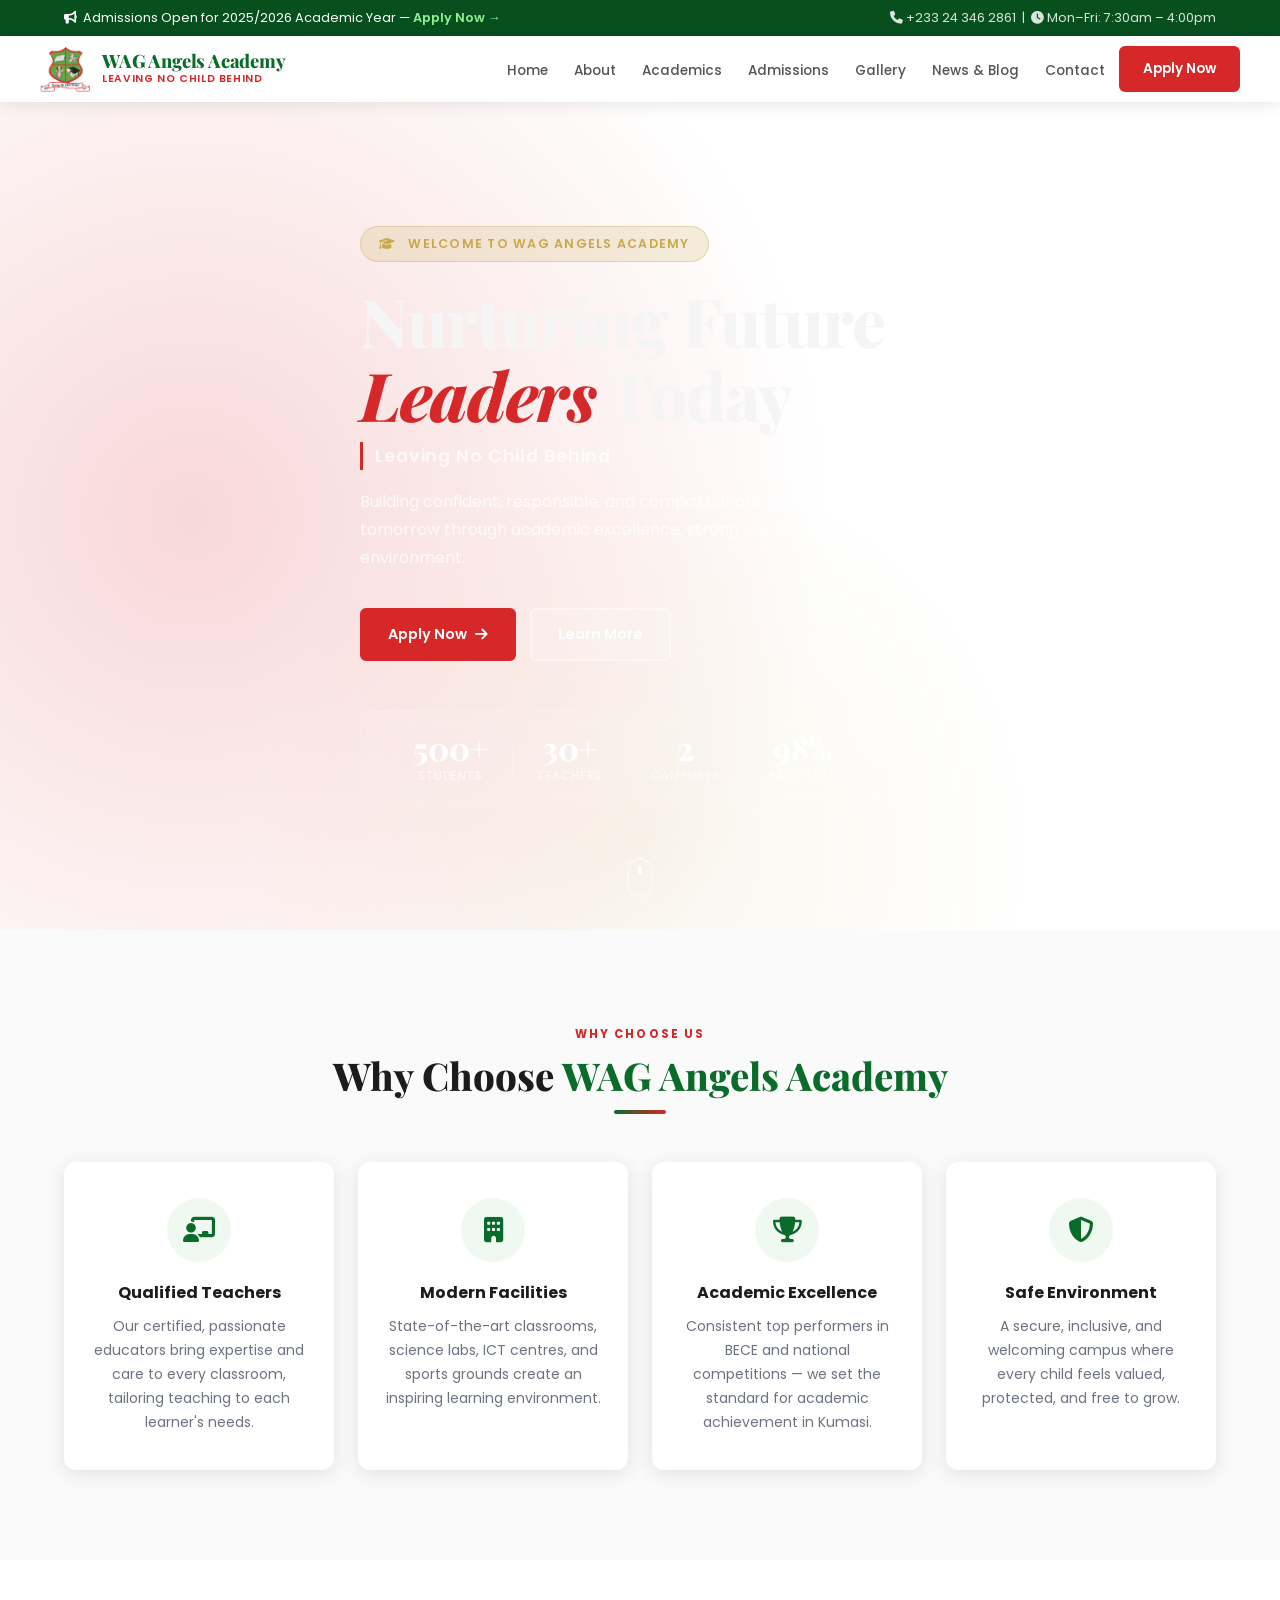
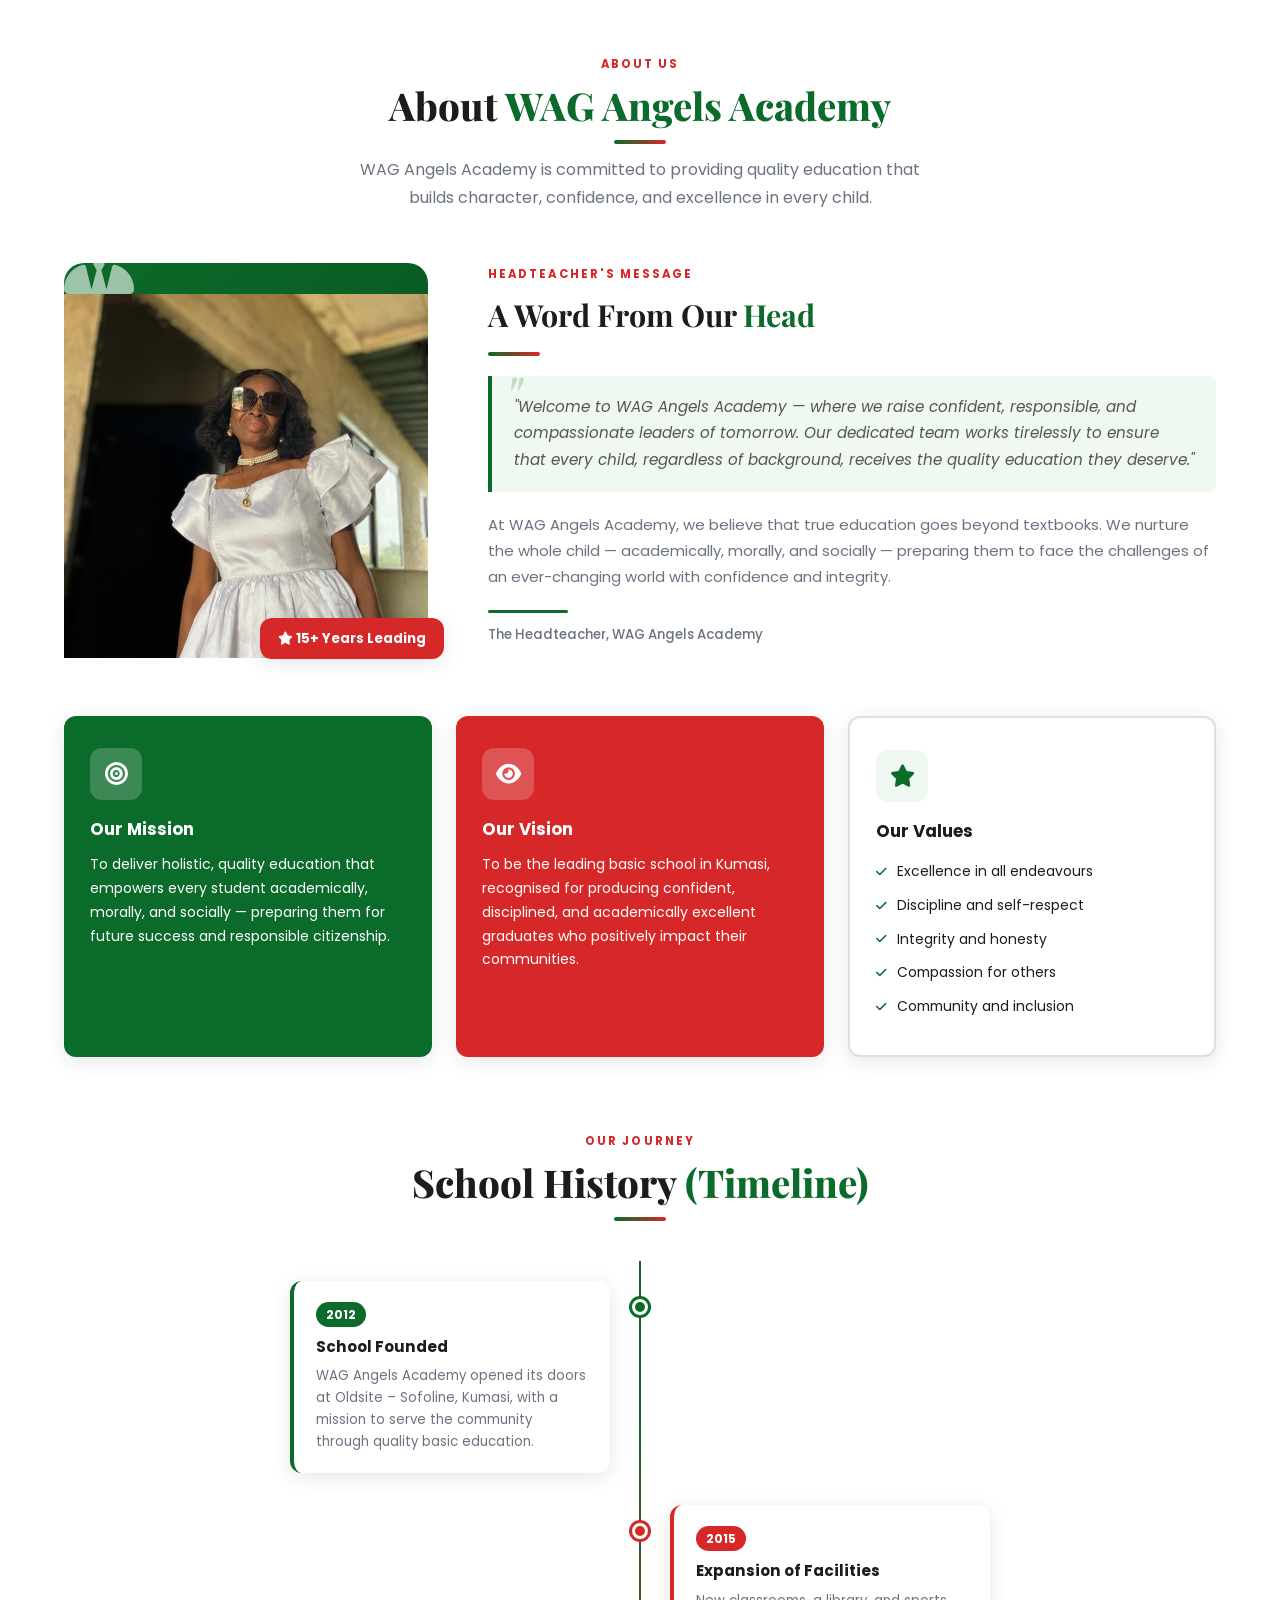
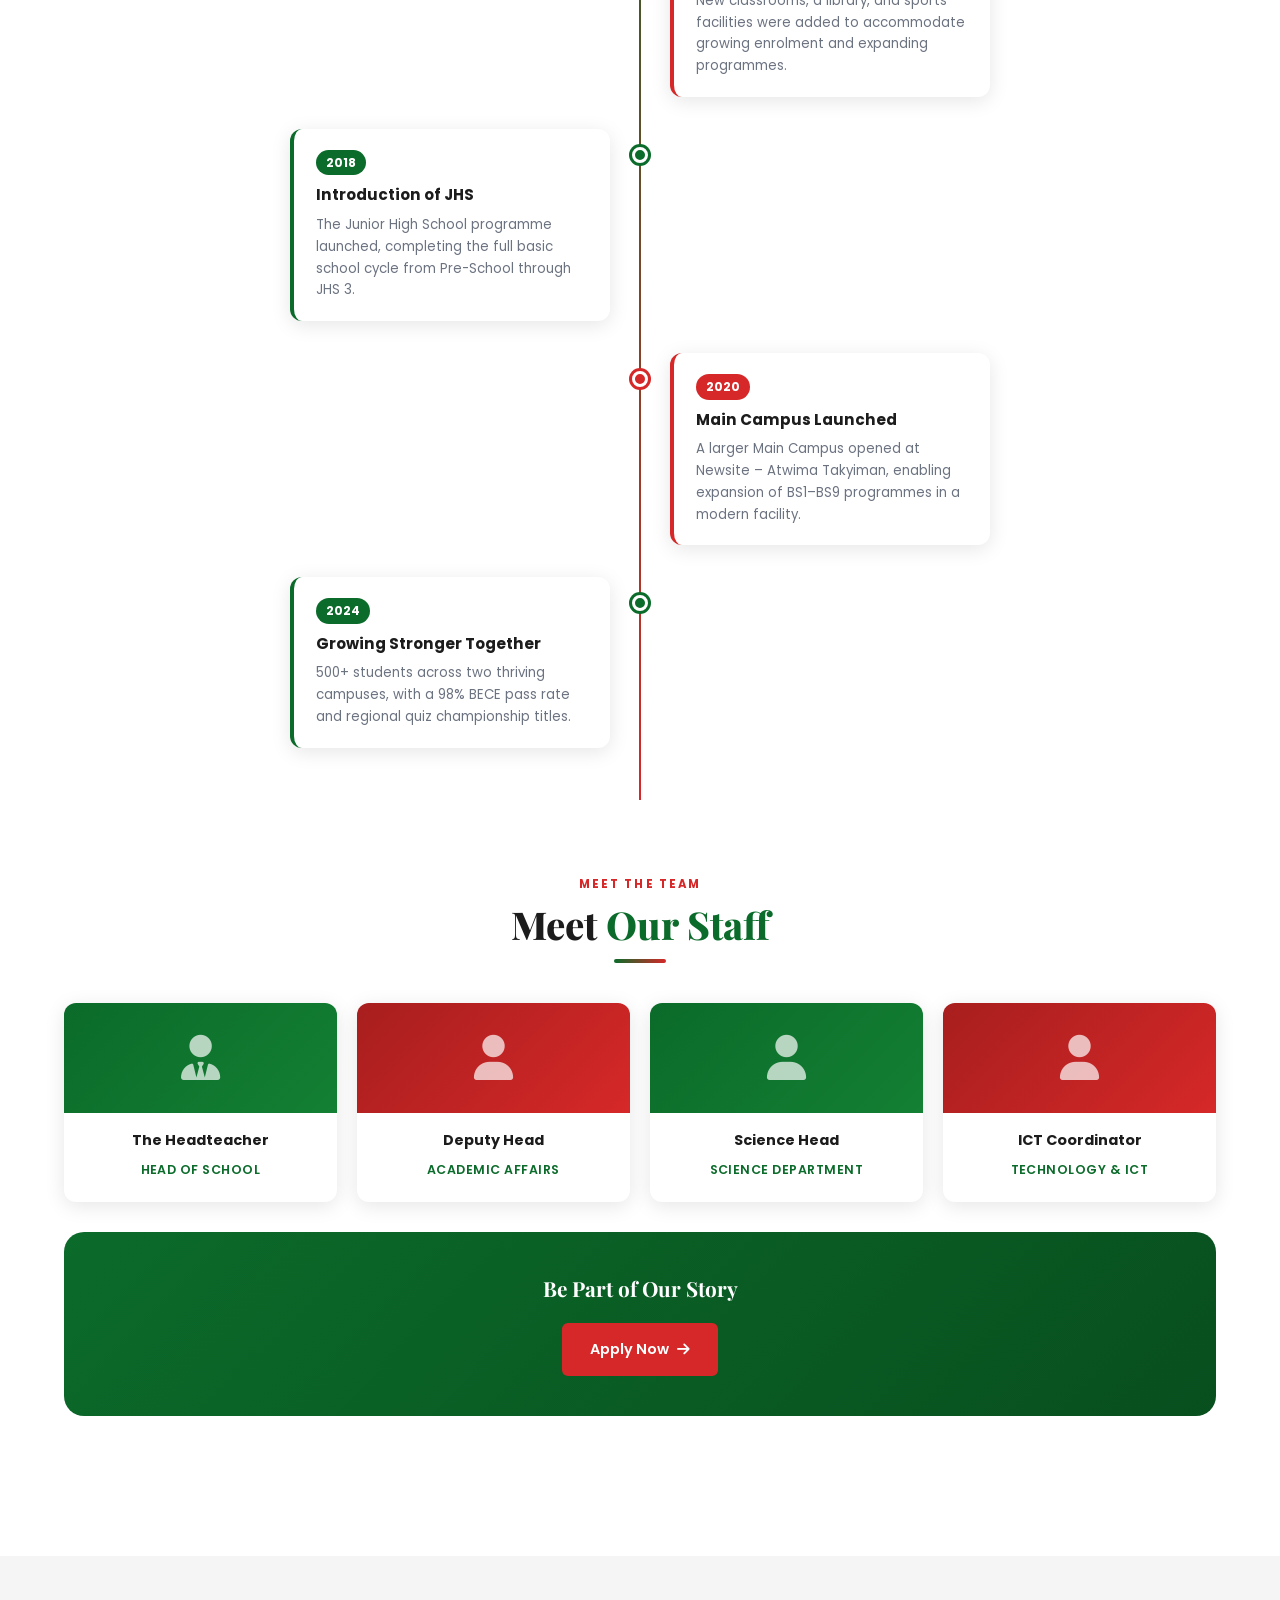
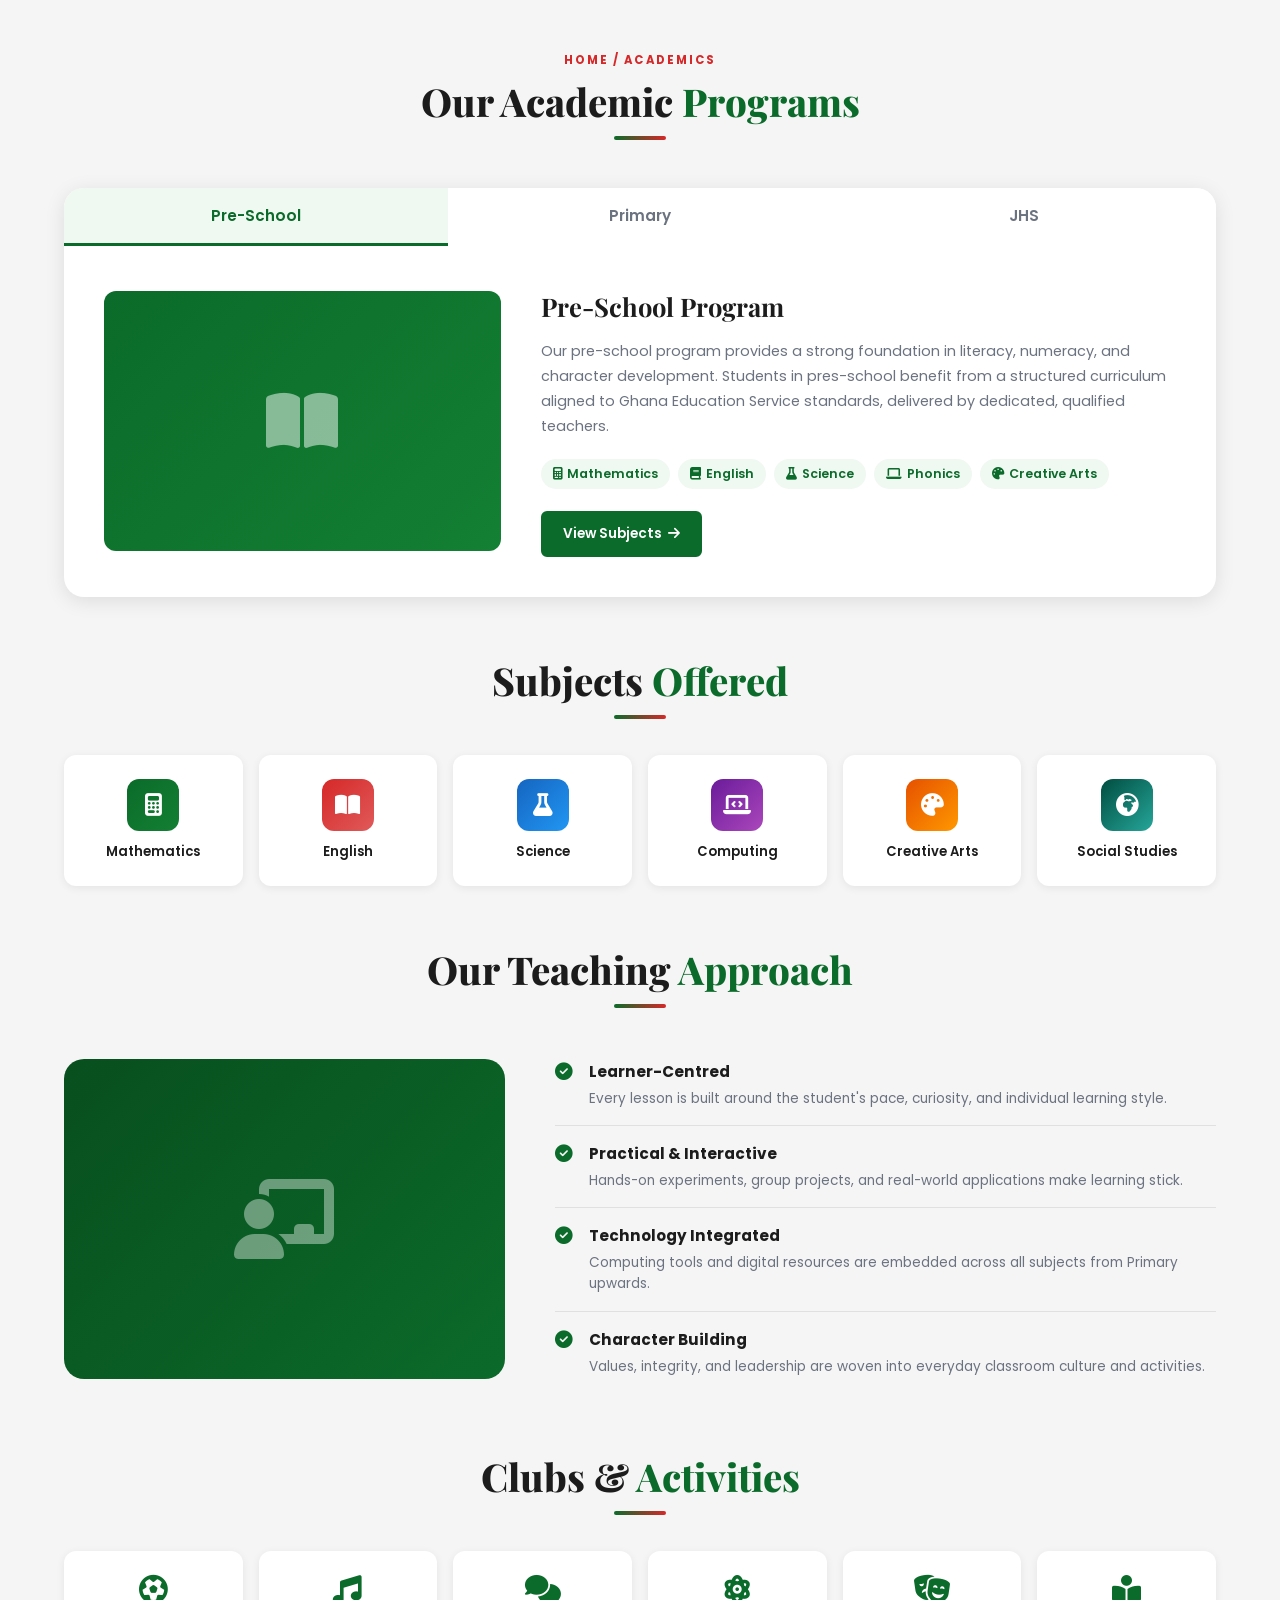
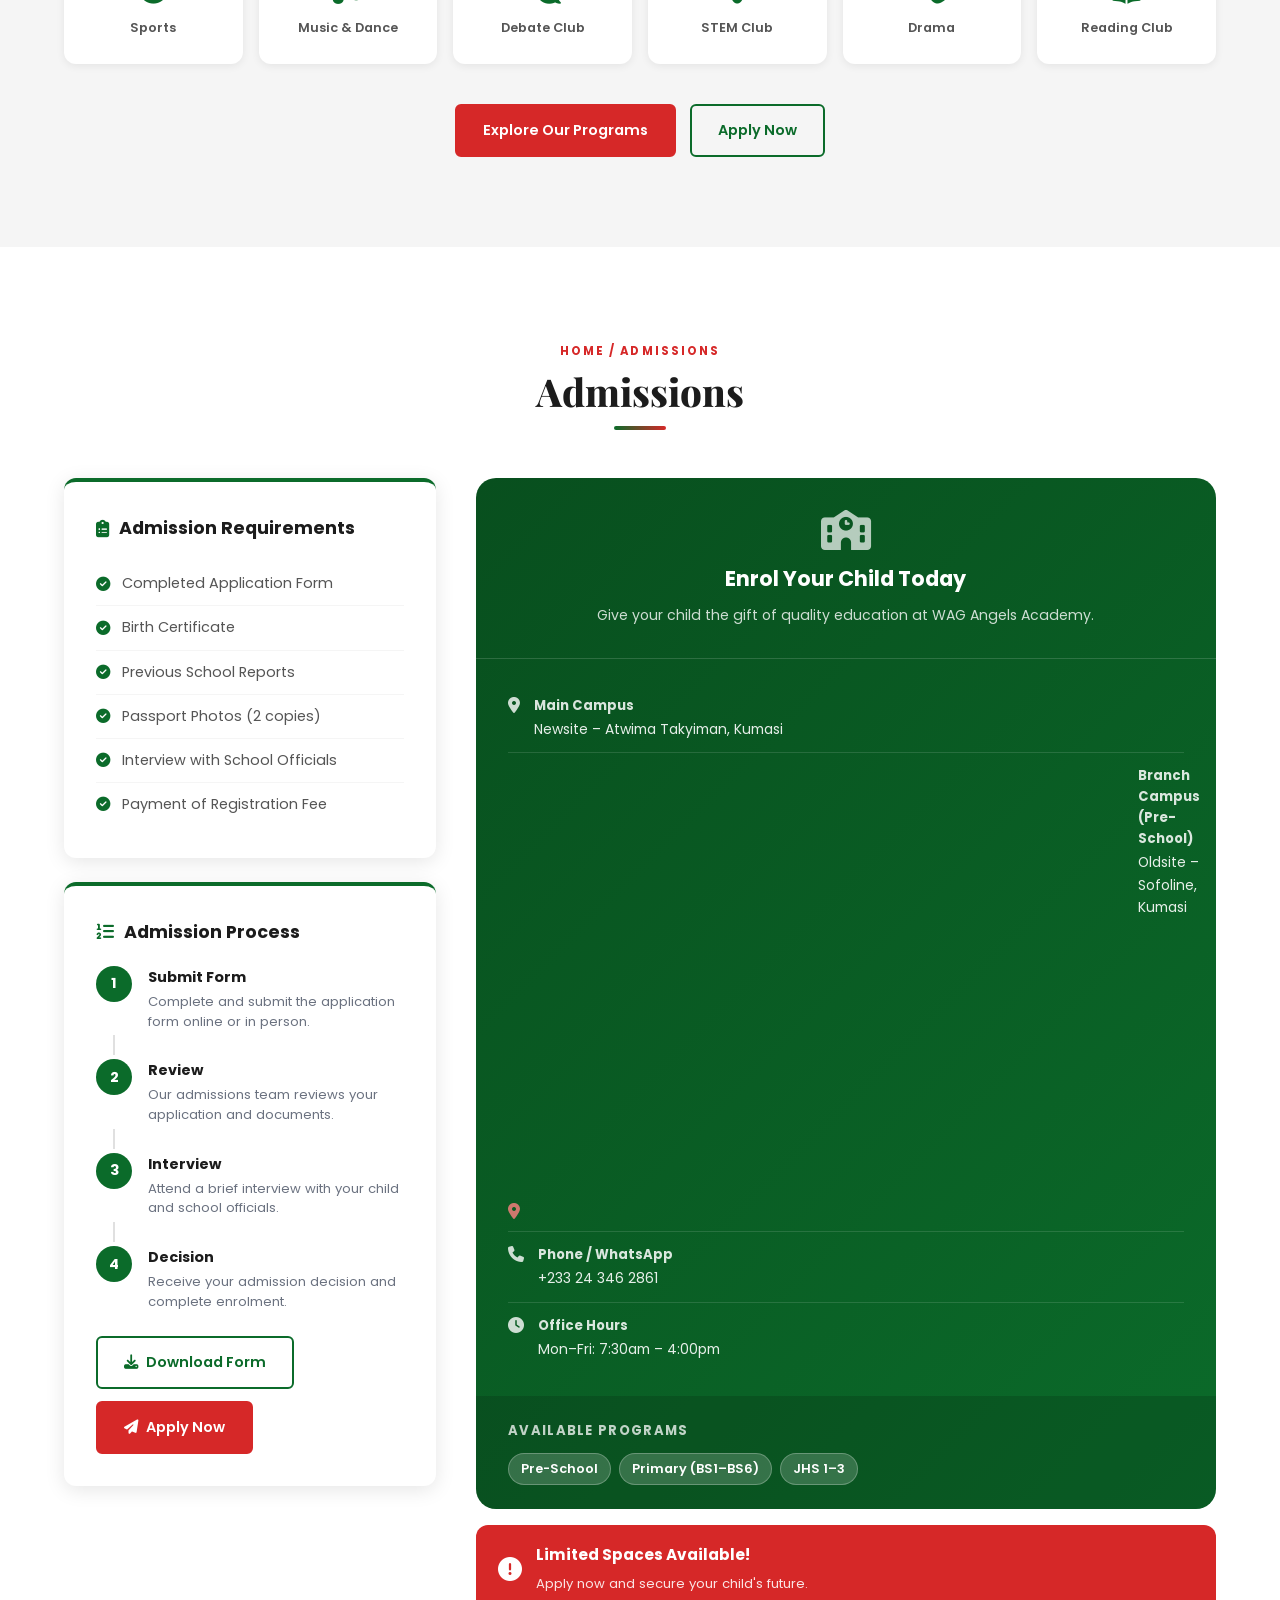
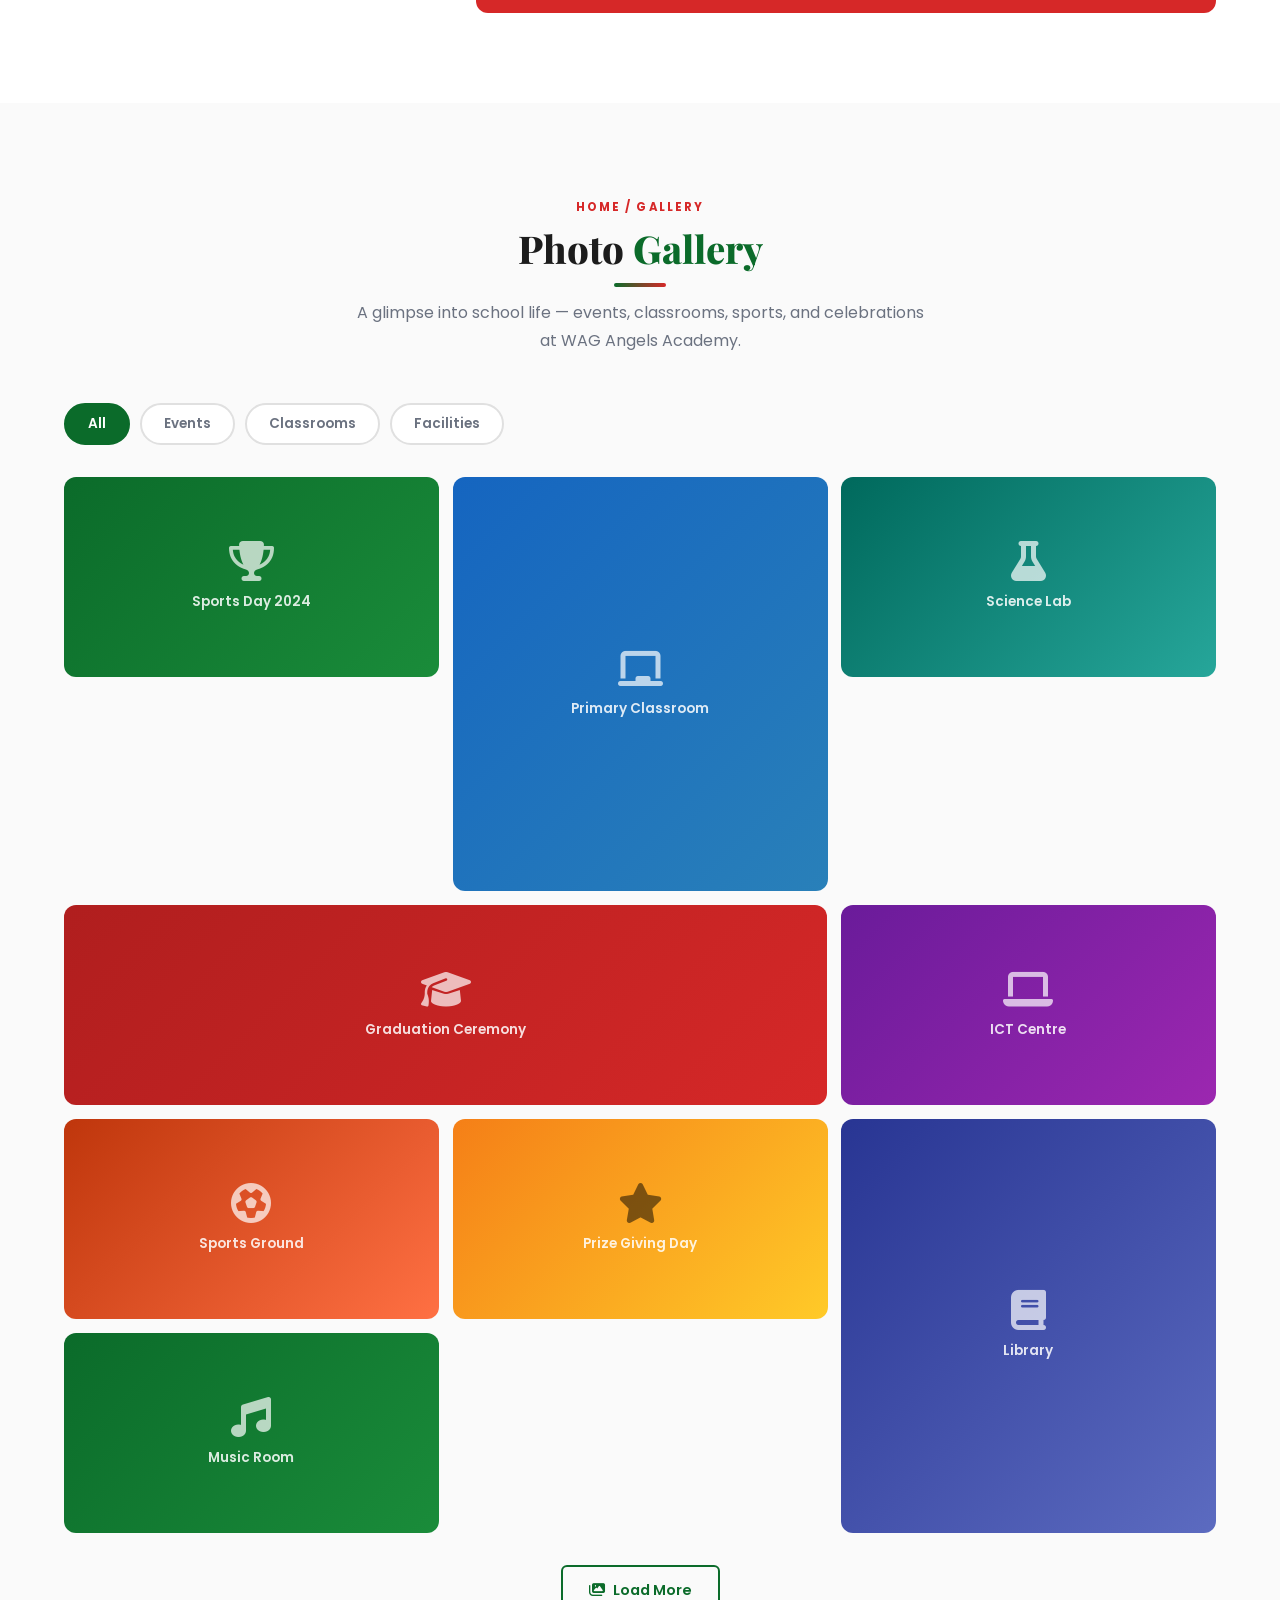
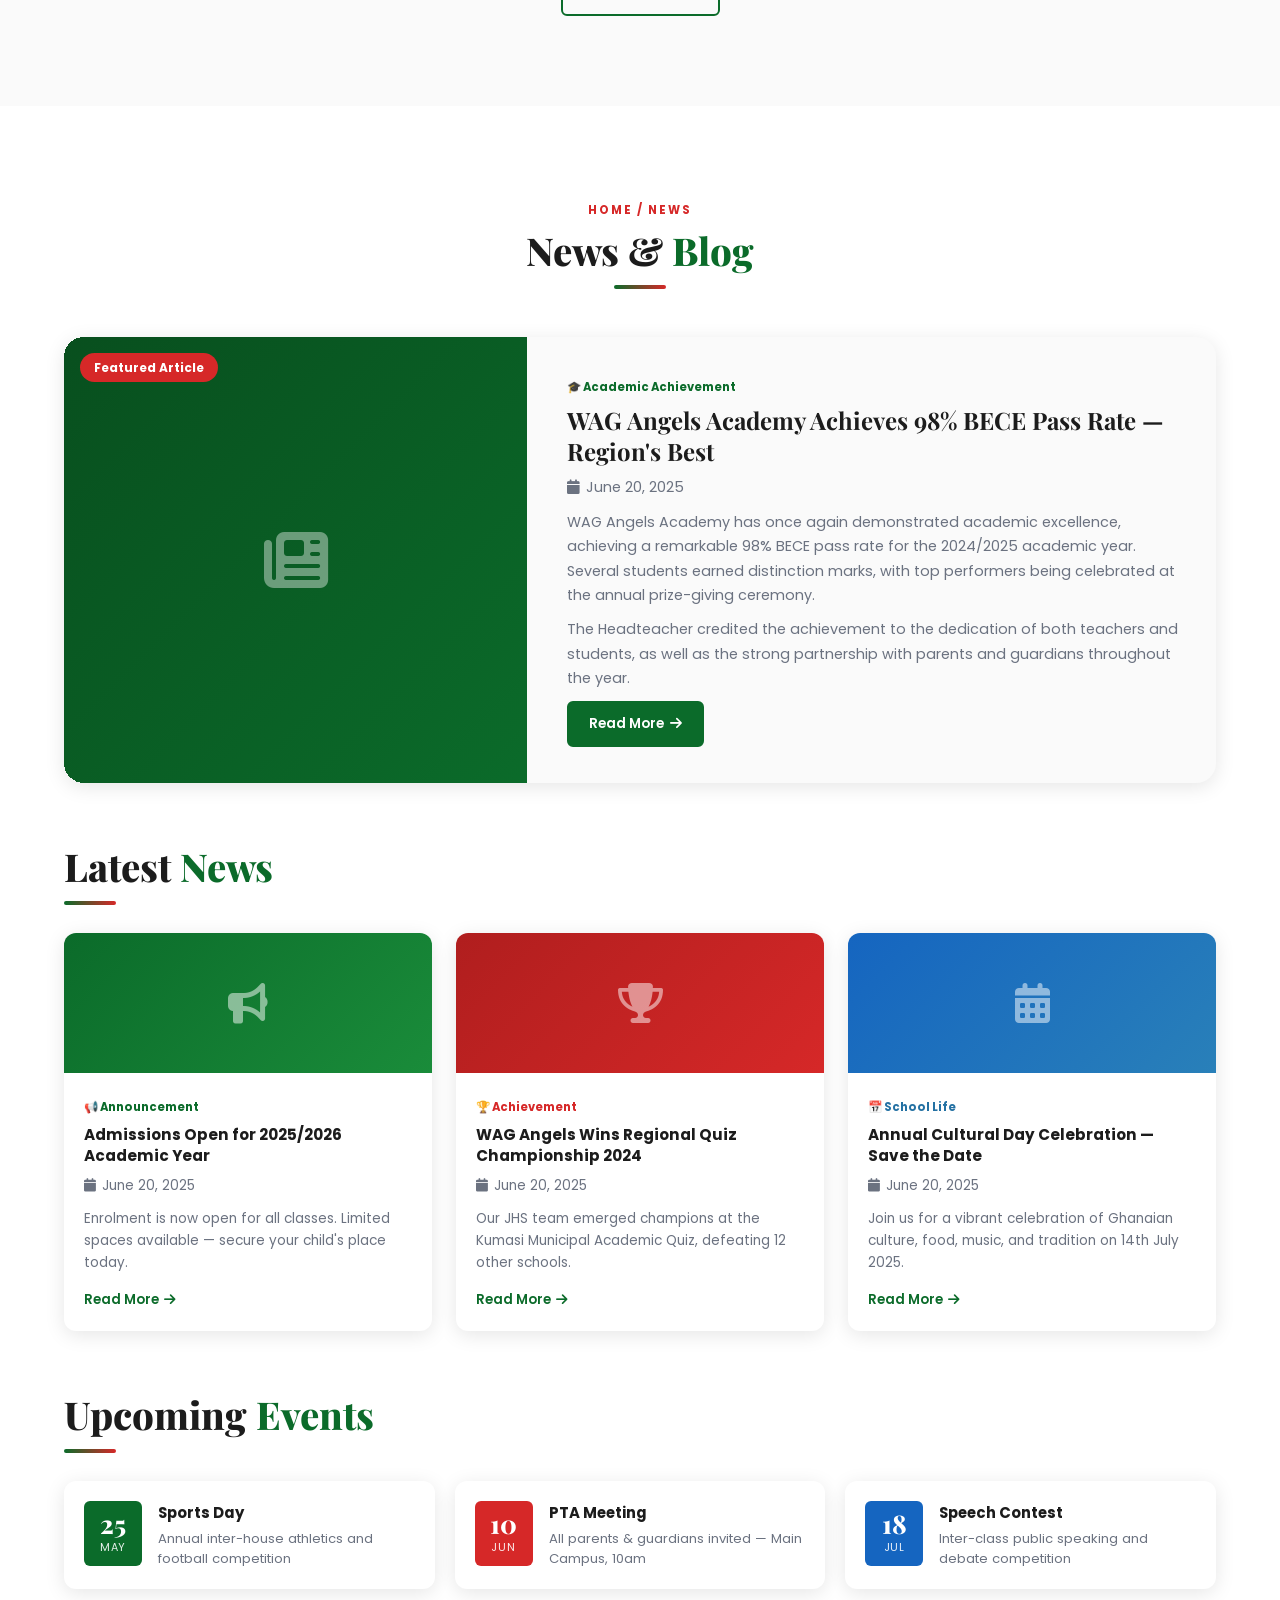
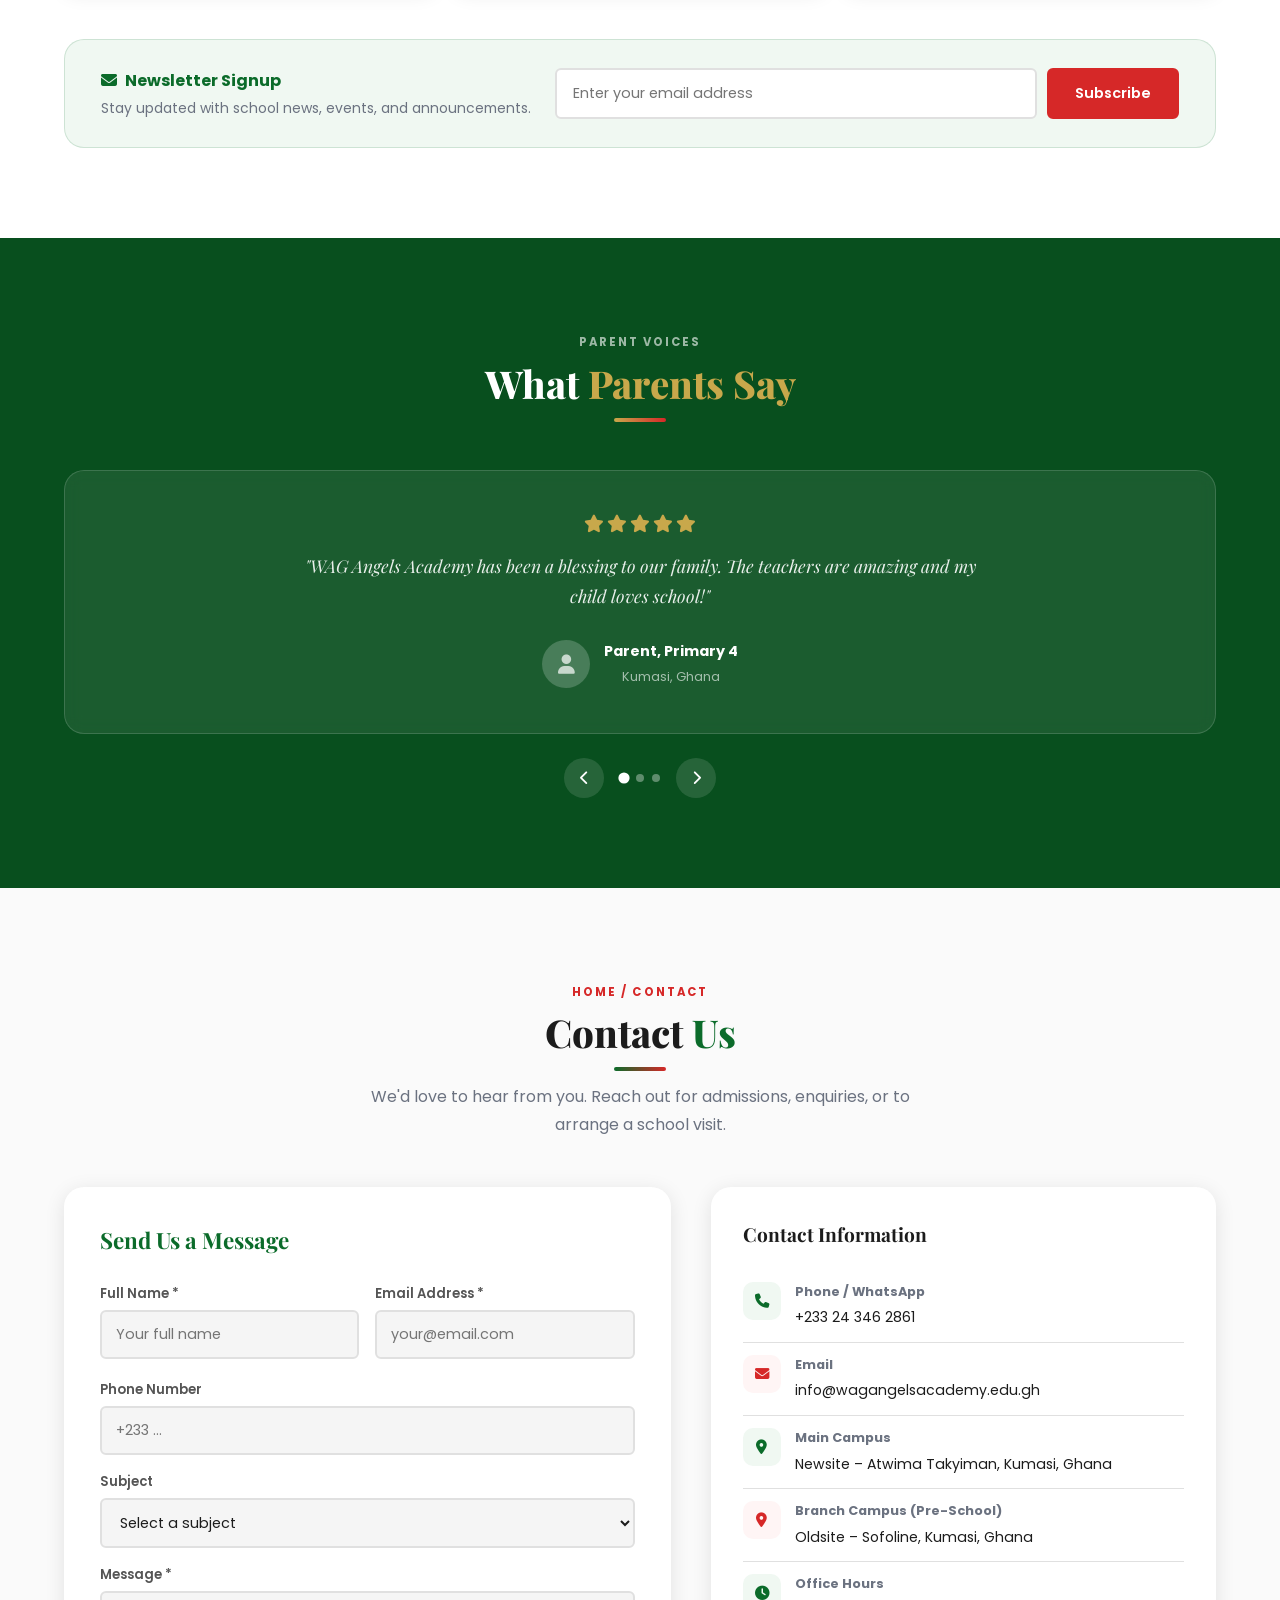
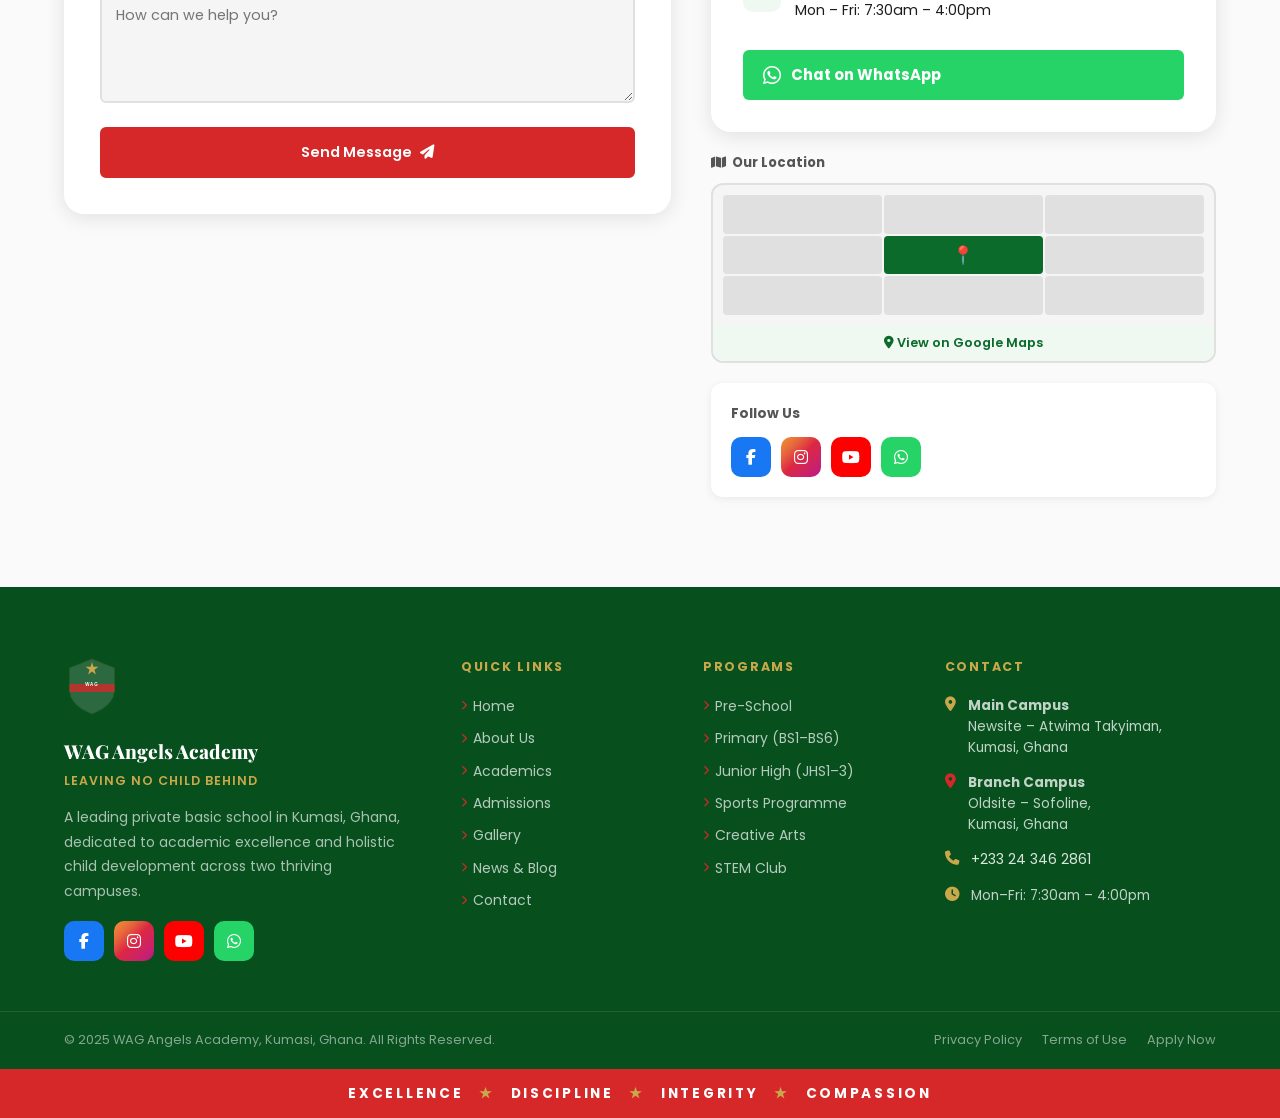
==== index.html @ b5aac41c "Initial commit" ====
<!DOCTYPE html>
<html lang="en">
<head>
    <meta charset="UTF-8" />
    <meta name="viewport" content="width=device-width, initial-scale=1.0" />
    <title>WAG Angels Academy – Leaving No Child Behind</title>
    <link rel="stylesheet" href="assets/styles.css" />
    <link href="https://fonts.googleapis.com/css2?family=Poppins:wght@300;400;500;600;700;800&family=Playfair+Display:wght@700;800&display=swap" rel="stylesheet" />
    <link rel="stylesheet" href="https://cdnjs.cloudflare.com/ajax/libs/font-awesome/6.5.0/css/all.min.css" />
    </head>
    <body>

    <!-- ========== ANNOUNCEMENT BAR ========== -->
    <div class="announcement-bar">
        <div class="container">
        <span><i class="fas fa-bullhorn"></i>&nbsp; Admissions Open for 2025/2026 Academic Year — <a href="#admissions">Apply Now →</a></span>
        <span class="ann-right"><i class="fas fa-phone"></i> +233 24 346 2861 &nbsp;|&nbsp; <i class="fas fa-clock"></i> Mon–Fri: 7:30am – 4:00pm</span>
        </div>
    </div>

    <!-- ========== NAVBAR ========== -->
    <nav class="navbar" id="navbar">
        <div class="container nav-inner">

        <a href="#home" class="nav-brand">
            <!-- SVG CREST -->
            <img src="assets/media/LOGO1-removebg-preview.png" alt="wag_logo" width="50">
            <div class="brand-text">
            <span class="brand-name">WAG Angels Academy</span>
            <span class="brand-motto">Leaving No Child Behind</span>
            </div>
        </a>

        <ul class="nav-links" id="navLinks">
            <li><a href="#home" class="nav-link active">Home</a></li>
            <li><a href="#about" class="nav-link">About</a></li>
            <li><a href="#academics" class="nav-link">Academics</a></li>
            <li><a href="#admissions" class="nav-link">Admissions</a></li>
            <li><a href="#gallery" class="nav-link">Gallery</a></li>
            <li><a href="#news" class="nav-link">News &amp; Blog</a></li>
            <li><a href="#contact" class="nav-link">Contact</a></li>
            <li><a href="#admissions" class="btn btn-apply">Apply Now</a></li>
        </ul>

        <button class="hamburger" id="hamburger" aria-label="Toggle menu" aria-expanded="false">
            <span></span><span></span><span></span>
        </button>
        </div>
    </nav>

    <!-- ========== HERO ========== -->
    <section id="home" class="hero">
        <div class="hero-overlay"></div>
        <div class="hero-bg-pattern"></div>
        <div class="container hero-content reveal">
        <span class="hero-eyebrow"><i class="fas fa-graduation-cap"></i> &nbsp;Welcome to WAG Angels Academy</span>
        <div class="overlay"></div>
        <h1 class="hero-title">Nurturing Future<br><span class="hero-highlight">Leaders</span> Today</h1>
        <p class="hero-sub">Leaving No Child Behind</p>
        <p class="hero-desc">Building confident, responsible, and compassionate leaders of tomorrow through academic excellence, strong values, and a nurturing environment.</p>
        <div class="hero-btns">
            <a href="#admissions" class="btn btn-primary">Apply Now <i class="fas fa-arrow-right"></i></a>
            <a href="#about" class="btn btn-ghost">Learn More</a>
        </div>
        <div class="hero-stats">
            <div class="h-stat"><span class="h-num">500+</span><span class="h-lbl">Students</span></div>
            <div class="h-stat-div"></div>
            <div class="h-stat"><span class="h-num">30+</span><span class="h-lbl">Teachers</span></div>
            <div class="h-stat-div"></div>
            <div class="h-stat"><span class="h-num">2</span><span class="h-lbl">Campuses</span></div>
            <div class="h-stat-div"></div>
            <div class="h-stat"><span class="h-num">98%</span><span class="h-lbl">Pass Rate</span></div>
        </div>
        </div>
        <div class="hero-scroll-hint"><span></span></div>
    </section>

    <!-- ========== WHY CHOOSE US ========== -->
    <section class="why-section section-pad" id="why">
        <div class="container">
        <div class="section-header center reveal">
            <span class="eyebrow">Why Choose Us</span>
            <h2 class="section-title">Why Choose <span>WAG Angels Academy</span></h2>
            <div class="title-bar"></div>
        </div>
        <div class="why-grid">
            <div class="why-card reveal">
            <div class="why-icon"><i class="fas fa-chalkboard-teacher"></i></div>
            <h3>Qualified Teachers</h3>
            <p>Our certified, passionate educators bring expertise and care to every classroom, tailoring teaching to each learner's needs.</p>
            </div>
            <div class="why-card reveal">
            <div class="why-icon"><i class="fas fa-building"></i></div>
            <h3>Modern Facilities</h3>
            <p>State-of-the-art classrooms, science labs, ICT centres, and sports grounds create an inspiring learning environment.</p>
            </div>
            <div class="why-card reveal">
            <div class="why-icon"><i class="fas fa-trophy"></i></div>
            <h3>Academic Excellence</h3>
            <p>Consistent top performers in BECE and national competitions — we set the standard for academic achievement in Kumasi.</p>
            </div>
            <div class="why-card reveal">
            <div class="why-icon"><i class="fas fa-shield-alt"></i></div>
            <h3>Safe Environment</h3>
            <p>A secure, inclusive, and welcoming campus where every child feels valued, protected, and free to grow.</p>
            </div>
        </div>
        </div>
    </section>

    <!-- ========== ABOUT ========== -->
    <section id="about" class="about-section section-pad">
        <div class="container">
        <div class="section-header center reveal">
            <span class="eyebrow">About Us</span>
            <h2 class="section-title">About <span>WAG Angels Academy</span></h2>
            <div class="title-bar"></div>
            <p class="section-desc">WAG Angels Academy is committed to providing quality education that builds character, confidence, and excellence in every child.</p>
        </div>

        <!-- Headteacher Message -->
        <div class="headteacher-block reveal">
            <div class="ht-image-col">
            <div class="ht-img-wrap">
                <div class="ht-img-placeholder">
                <i class="fas fa-user-tie"><img src="assets/media/HAED.jpeg" alt=""></i>
                <span>Headteacher</span>
                </div>
                <div class="ht-badge"><i class="fas fa-star"></i> 15+ Years Leading</div>
            </div>
            </div>
            <div class="ht-text-col">
            <span class="eyebrow">Headteacher's Message</span>
            <h3>A Word From Our <span>Head</span></h3>
            <div class="title-bar left"></div>
            <blockquote class="ht-quote">
                "Welcome to WAG Angels Academy — where we raise confident, responsible, and compassionate leaders of tomorrow. Our dedicated team works tirelessly to ensure that every child, regardless of background, receives the quality education they deserve."
            </blockquote>
            <p>At WAG Angels Academy, we believe that true education goes beyond textbooks. We nurture the whole child — academically, morally, and socially — preparing them to face the challenges of an ever-changing world with confidence and integrity.</p>
            <div class="ht-sig">
                <div class="ht-sig-line"></div>
                <span>The Headteacher, WAG Angels Academy</span>
            </div>
            </div>
        </div>

        <!-- Mission Vision Values -->
        <div class="mvv-grid reveal">
            <div class="mvv-card mission">
            <div class="mvv-icon"><i class="fas fa-bullseye"></i></div>
            <h4>Our Mission</h4>
            <p>To deliver holistic, quality education that empowers every student academically, morally, and socially — preparing them for future success and responsible citizenship.</p>
            </div>
            <div class="mvv-card vision">
            <div class="mvv-icon"><i class="fas fa-eye"></i></div>
            <h4>Our Vision</h4>
            <p>To be the leading basic school in Kumasi, recognised for producing confident, disciplined, and academically excellent graduates who positively impact their communities.</p>
            </div>
            <div class="mvv-card values">
            <div class="mvv-icon"><i class="fas fa-star"></i></div>
            <h4>Our Values</h4>
            <ul class="values-list">
                <li><i class="fas fa-check"></i> Excellence in all endeavours</li>
                <li><i class="fas fa-check"></i> Discipline and self-respect</li>
                <li><i class="fas fa-check"></i> Integrity and honesty</li>
                <li><i class="fas fa-check"></i> Compassion for others</li>
                <li><i class="fas fa-check"></i> Community and inclusion</li>
            </ul>
            </div>
        </div>

        <!-- School History Timeline -->
        <div class="history-block reveal">
            <div class="section-header center" style="margin-bottom:40px;">
            <span class="eyebrow">Our Journey</span>
            <h3 class="section-title">School History <span>(Timeline)</span></h3>
            <div class="title-bar"></div>
            </div>
            <div class="timeline">
            <div class="tl-item left">
                <div class="tl-dot"></div>
                <div class="tl-card">
                <span class="tl-year">2012</span>
                <h5>School Founded</h5>
                <p>WAG Angels Academy opened its doors at Oldsite – Sofoline, Kumasi, with a mission to serve the community through quality basic education.</p>
                </div>
            </div>
            <div class="tl-item right">
                <div class="tl-dot"></div>
                <div class="tl-card">
                <span class="tl-year">2015</span>
                <h5>Expansion of Facilities</h5>
                <p>New classrooms, a library, and sports facilities were added to accommodate growing enrolment and expanding programmes.</p>
                </div>
            </div>
            <div class="tl-item left">
                <div class="tl-dot"></div>
                <div class="tl-card">
                <span class="tl-year">2018</span>
                <h5>Introduction of JHS</h5>
                <p>The Junior High School programme launched, completing the full basic school cycle from Pre-School through JHS 3.</p>
                </div>
            </div>
            <div class="tl-item right">
                <div class="tl-dot"></div>
                <div class="tl-card">
                <span class="tl-year">2020</span>
                <h5>Main Campus Launched</h5>
                <p>A larger Main Campus opened at Newsite – Atwima Takyiman, enabling expansion of BS1–BS9 programmes in a modern facility.</p>
                </div>
            </div>
            <div class="tl-item left">
                <div class="tl-dot"></div>
                <div class="tl-card">
                <span class="tl-year">2024</span>
                <h5>Growing Stronger Together</h5>
                <p>500+ students across two thriving campuses, with a 98% BECE pass rate and regional quiz championship titles.</p>
                </div>
            </div>
            </div>
        </div>

        <!-- Our Staff -->
        <div class="staff-block reveal">
            <div class="section-header center" style="margin-bottom:40px;">
            <span class="eyebrow">Meet the Team</span>
            <h3 class="section-title">Meet <span>Our Staff</span></h3>
            <div class="title-bar"></div>
            </div>
            <div class="staff-grid">
            <div class="staff-card">
                <div class="staff-avatar"><i class="fas fa-user-tie"></i></div>
                <div class="staff-info">
                <h5>The Headteacher</h5>
                <span>Head of School</span>
                </div>
            </div>
            <div class="staff-card">
                <div class="staff-avatar female"><i class="fas fa-user"></i></div>
                <div class="staff-info">
                <h5>Deputy Head</h5>
                <span>Academic Affairs</span>
                </div>
            </div>
            <div class="staff-card">
                <div class="staff-avatar"><i class="fas fa-user"></i></div>
                <div class="staff-info">
                <h5>Science Head</h5>
                <span>Science Department</span>
                </div>
            </div>
            <div class="staff-card">
                <div class="staff-avatar female"><i class="fas fa-user"></i></div>
                <div class="staff-info">
                <h5>ICT Coordinator</h5>
                <span>Technology &amp; ICT</span>
                </div>
            </div>
            </div>
            <div class="about-cta reveal">
            <p>Be Part of Our Story</p>
            <a href="#admissions" class="btn btn-primary">Apply Now <i class="fas fa-arrow-right"></i></a>
            </div>
        </div>
        </div>
    </section>

    <!-- ========== ACADEMICS ========== -->
    <section id="academics" class="academics-section section-pad">
        <div class="container">
        <div class="section-header center reveal">
            <span class="eyebrow">Home / Academics</span>
            <h2 class="section-title">Our Academic <span>Programs</span></h2>
            <div class="title-bar"></div>
        </div>

        <!-- Program Tabs -->
        <div class="program-tabs reveal">
            <div class="tab-btns">
            <button class="tab-btn active" data-tab="primary">Pre-School</button>
            <button class="tab-btn" data-tab="jhs">Primary</button>
            <button class="tab-btn" data-tab="shs">JHS</button>
            </div>
            <div class="tab-panels">
            <div class="tab-panel active" id="tab-primary">
                <div class="tab-layout">
                <div class="tab-img-col">
                    <div class="tab-img-placeholder"><i class="fas fa-book-open"></i></div>
                </div>
                <div class="tab-content-col">
                    <h3>Pre-School Program</h3>
                    <p class="tab-desc">Our pre-school program provides a strong foundation in literacy, numeracy, and character development. Students in pres-school benefit from a structured curriculum aligned to Ghana Education Service standards, delivered by dedicated, qualified teachers.</p>
                    <div class="subjects-mini">
                    <span><i class="fas fa-calculator"></i> Mathematics</span>
                    <span><i class="fas fa-book"></i> English</span>
                    <span><i class="fas fa-flask"></i> Science</span>
                    <span><i class="fas fa-laptop"></i> Phonics</span>
                    <span><i class="fas fa-palette"></i> Creative Arts</span>
                    </div>
                    <a href="#admissions" class="btn btn-primary-sm">View Subjects <i class="fas fa-arrow-right"></i></a>
                </div>
                </div>
            </div>
            <div class="tab-panel" id="tab-jhs">
                <div class="tab-layout">
                <div class="tab-img-col">
                    <div class="tab-img-placeholder jhs"><i class="fas fa-graduation-cap"></i></div>
                </div>
                <div class="tab-content-col">
                    <h3>Primary Program</h3>
                    <p class="tab-desc">Our primary program provides a strong foundation in literacy, numeracy, and character development. Students in Basic 1–6 benefit from a structured curriculum aligned to Ghana Education Service standards, delivered by dedicated, qualified teachers.</p>
                    <div class="subjects-mini">
                    <span><i class="fas fa-calculator"></i> Mathematics</span>
                    <span><i class="fas fa-book"></i> English</span>
                    <span><i class="fas fa-flask"></i> Science</span>
                    <span><i class="fas fa-laptop"></i> Computing</span>
                    <span><i class="fas fa-landmark"></i> Phonics</span>
                    <span><i class="fas fa-language"></i> Ghanaian Language</span>
                    </div>
                    <a href="#admissions" class="btn btn-primary-sm">View Subjects <i class="fas fa-arrow-right"></i></a>
                </div>
                </div>
            </div>
            <div class="tab-panel" id="tab-shs">
                <div class="tab-layout">
                <div class="tab-img-col">
                    <div class="tab-img-placeholder shs"><i class="fas fa-university"></i></div>
                </div>
                <div class="tab-content-col">
                    <h3>JHS Program</h3>
                    <p class="tab-desc">Our Junior High School programme prepares students in JHS 1–3 for the Basic Education Certificate Examination (BECE). With experienced teachers, science lab practicals, and robust revision support, we consistently achieve a 98% pass rate.</p>
                    <div class="subjects-mini">
                    <span><i class="fas fa-calculator"></i> Mathematics</span>
                    <span><i class="fas fa-book"></i> English</span>
                    <span><i class="fas fa-flask"></i> Integrated Science</span>
                    <span><i class="fas fa-laptop"></i> Computing</span>
                    <span><i class="fas fa-landmark"></i> Social Studies</span>
                    <span><i class="fas fa-language"></i> Ghanaian Language</span>
                    </div>
                    <a href="#admissions" class="btn btn-primary-sm">Learn More <i class="fas fa-arrow-right"></i></a>
                </div>
                </div>
            </div>
            </div>
        </div>

        <!-- Subjects Grid -->
        <div class="subjects-section reveal">
            <div class="section-header center" style="margin:60px 0 36px;">
            <h3 class="section-title">Subjects <span>Offered</span></h3>
            <div class="title-bar"></div>
            </div>
            <div class="subjects-grid">
            <div class="subject-card">
                <div class="subj-icon math"><i class="fas fa-calculator"></i></div>
                <h5>Mathematics</h5>
            </div>
            <div class="subject-card">
                <div class="subj-icon eng"><i class="fas fa-book-open"></i></div>
                <h5>English</h5>
            </div>
            <div class="subject-card">
                <div class="subj-icon sci"><i class="fas fa-flask"></i></div>
                <h5>Science</h5>
            </div>
            <div class="subject-card">
                <div class="subj-icon ict"><i class="fas fa-laptop-code"></i></div>
                <h5>Computing</h5>
            </div>
            <div class="subject-card">
                <div class="subj-icon art"><i class="fas fa-palette"></i></div>
                <h5>Creative Arts</h5>
            </div>
            <div class="subject-card">
                <div class="subj-icon soc"><i class="fas fa-globe-africa"></i></div>
                <h5>Social Studies</h5>
            </div>
            </div>
        </div>

        <!-- Teaching Approach -->
        <div class="teaching-block reveal">
            <div class="section-header center" style="margin:60px 0 36px;">
            <h3 class="section-title">Our Teaching <span>Approach</span></h3>
            <div class="title-bar"></div>
            </div>
            <div class="approach-layout">
            <div class="approach-img-col">
                <div class="approach-img-placeholder"><i class="fas fa-chalkboard-teacher"></i></div>
            </div>
            <div class="approach-list-col">
                <ul class="approach-list">
                <li><i class="fas fa-check-circle"></i><div><strong>Learner-Centred</strong><p>Every lesson is built around the student's pace, curiosity, and individual learning style.</p></div></li>
                <li><i class="fas fa-check-circle"></i><div><strong>Practical &amp; Interactive</strong><p>Hands-on experiments, group projects, and real-world applications make learning stick.</p></div></li>
                <li><i class="fas fa-check-circle"></i><div><strong>Technology Integrated</strong><p>Computing tools and digital resources are embedded across all subjects from Primary upwards.</p></div></li>
                <li><i class="fas fa-check-circle"></i><div><strong>Character Building</strong><p>Values, integrity, and leadership are woven into everyday classroom culture and activities.</p></div></li>
                </ul>
            </div>
            </div>
        </div>

        <!-- Clubs & Activities -->
        <div class="clubs-block reveal">
            <div class="section-header center" style="margin:60px 0 36px;">
            <h3 class="section-title">Clubs &amp; <span>Activities</span></h3>
            <div class="title-bar"></div>
            </div>
            <div class="clubs-grid">
            <div class="club-card"><i class="fas fa-futbol"></i><span>Sports</span></div>
            <div class="club-card"><i class="fas fa-music"></i><span>Music &amp; Dance</span></div>
            <div class="club-card"><i class="fas fa-comments"></i><span>Debate Club</span></div>
            <div class="club-card"><i class="fas fa-atom"></i><span>STEM Club</span></div>
            <div class="club-card"><i class="fas fa-theater-masks"></i><span>Drama</span></div>
            <div class="club-card"><i class="fas fa-book-reader"></i><span>Reading Club</span></div>
            </div>
            <div class="academics-cta reveal">
            <a href="#admissions" class="btn btn-primary">Explore Our Programs</a>
            <a href="#admissions" class="btn btn-outline-green">Apply Now</a>
            </div>
        </div>
        </div>
    </section>

    <!-- ========== ADMISSIONS ========== -->
    <section id="admissions" class="admissions-section section-pad">
        <div class="container">
        <div class="section-header center reveal">
            <span class="eyebrow">Home / Admissions</span>
            <h2 class="section-title">Admissions</h2>
            <div class="title-bar"></div>
        </div>
        <div class="admissions-layout">
            <div class="adm-left reveal">

            <!-- Requirements -->
            <div class="adm-card">
                <h3><i class="fas fa-clipboard-list"></i> Admission Requirements</h3>
                <ul class="req-list">
                <li><i class="fas fa-check-circle"></i> Completed Application Form</li>
                <li><i class="fas fa-check-circle"></i> Birth Certificate</li>
                <li><i class="fas fa-check-circle"></i> Previous School Reports</li>
                <li><i class="fas fa-check-circle"></i> Passport Photos (2 copies)</li>
                <li><i class="fas fa-check-circle"></i> Interview with School Officials</li>
                <li><i class="fas fa-check-circle"></i> Payment of Registration Fee</li>
                </ul>
            </div>

            <!-- Process Steps -->
            <div class="adm-card">
                <h3><i class="fas fa-list-ol"></i> Admission Process</h3>
                <div class="process-steps">
                <div class="step">
                    <div class="step-num">1</div>
                    <div class="step-info"><strong>Submit Form</strong><p>Complete and submit the application form online or in person.</p></div>
                </div>
                <div class="step-connector"></div>
                <div class="step">
                    <div class="step-num">2</div>
                    <div class="step-info"><strong>Review</strong><p>Our admissions team reviews your application and documents.</p></div>
                </div>
                <div class="step-connector"></div>
                <div class="step">
                    <div class="step-num">3</div>
                    <div class="step-info"><strong>Interview</strong><p>Attend a brief interview with your child and school officials.</p></div>
                </div>
                <div class="step-connector"></div>
                <div class="step">
                    <div class="step-num">4</div>
                    <div class="step-info"><strong>Decision</strong><p>Receive your admission decision and complete enrolment.</p></div>
                </div>
                </div>
                <div class="adm-btns">
                <a href="#contact" class="btn btn-outline-green"><i class="fas fa-download"></i> Download Form</a>
                <a href="#contact" class="btn btn-primary"><i class="fas fa-paper-plane"></i> Apply Now</a>
                </div>
            </div>
            </div>

            <div class="adm-right reveal">
            <div class="adm-info-card">
                <div class="adm-info-header">
                <i class="fas fa-school"></i>
                <h3>Enrol Your Child Today</h3>
                <p>Give your child the gift of quality education at WAG Angels Academy.</p>
                </div>
                <div class="adm-details">
                <div class="adm-detail-item">
                    <i class="fas fa-map-marker-alt"></i>
                    <div>
                    <strong>Main Campus</strong>
                    <span>Newsite – Atwima Takyiman, Kumasi</span>
                    </div>
                </div>
                <div class="adm-detail-item">
                    <i class="fas fa-map-marker-alt red">
                        <iframe src="https://www.google.com/maps/embed?pb=!1m18!1m12!1m3!1d3962.543988419548!2d-1.6573135264344356!3d6.7032565932923545!2m3!1f0!2f0!3f0!3m2!1i1024!2i768!4f13.1!3m3!1m2!1s0xfdb974631ba6e31%3A0xd7dd93be14901a59!2sWAG%20ANGEL'S%20ACADEMY%20(Old%20Site)!5e0!3m2!1sen!2sgh!4v1786103499901!5m2!1sen!2sgh" width="600" height="450" style="border:0;" allowfullscreen="" loading="lazy" referrerpolicy="strict-origin-when-cross-origin"></iframe>
                    </i>
                    <div>
                    <strong>Branch Campus (Pre-School)</strong>
                    <span>Oldsite – Sofoline, Kumasi</span>
                    </div>
                </div>
                <div class="adm-detail-item">
                    <i class="fas fa-phone"></i>
                    <div>
                    <strong>Phone / WhatsApp</strong>
                    <a href="tel:+233243462861">+233 24 346 2861</a>
                    </div>
                </div>
                <div class="adm-detail-item">
                    <i class="fas fa-clock"></i>
                    <div>
                    <strong>Office Hours</strong>
                    <span>Mon–Fri: 7:30am – 4:00pm</span>
                    </div>
                </div>
                </div>
                <div class="adm-levels">
                <h4>Available Programs</h4>
                <div class="level-tags">
                    <span>Pre-School</span>
                    <span>Primary (BS1–BS6)</span>
                    <span>JHS 1–3</span>
                </div>
                </div>
            </div>
            <div class="adm-banner">
                <i class="fas fa-exclamation-circle"></i>
                <div>
                <strong>Limited Spaces Available!</strong>
                <span>Apply now and secure your child's future.</span>
                </div>
            </div>
            </div>
        </div>
        </div>
    </section>

    <!-- ========== GALLERY ========== -->
    <section id="gallery" class="gallery-section section-pad">
        <div class="container">
        <div class="section-header center reveal">
            <span class="eyebrow">Home / Gallery</span>
            <h2 class="section-title">Photo <span>Gallery</span></h2>
            <div class="title-bar"></div>
            <p class="section-desc">A glimpse into school life — events, classrooms, sports, and celebrations at WAG Angels Academy.</p>
        </div>

        <div class="gallery-filters reveal">
            <button class="gal-btn active" data-filter="all">All</button>
            <button class="gal-btn" data-filter="events">Events</button>
            <button class="gal-btn" data-filter="classrooms">Classrooms</button>
            <button class="gal-btn" data-filter="facilities">Facilities</button>
        </div>

        <div class="gallery-grid" id="galleryGrid">
            <div class="gal-item" data-category="events">
            <div class="gal-img green-tile"><i class="fas fa-trophy"></i><span>Sports Day 2024</span></div>
            <div class="gal-overlay"><i class="fas fa-search-plus"></i></div>
            </div>
            <div class="gal-item tall" data-category="classrooms">
            <div class="gal-img blue-tile"><i class="fas fa-chalkboard"></i><span>Primary Classroom</span></div>
            <div class="gal-overlay"><i class="fas fa-search-plus"></i></div>
            </div>
            <div class="gal-item" data-category="facilities">
            <div class="gal-img teal-tile"><i class="fas fa-flask"></i><span>Science Lab</span></div>
            <div class="gal-overlay"><i class="fas fa-search-plus"></i></div>
            </div>
            <div class="gal-item wide" data-category="events">
            <div class="gal-img red-tile"><i class="fas fa-graduation-cap"></i><span>Graduation Ceremony</span></div>
            <div class="gal-overlay"><i class="fas fa-search-plus"></i></div>
            </div>
            <div class="gal-item" data-category="classrooms">
            <div class="gal-img purple-tile"><i class="fas fa-laptop"></i><span>ICT Centre</span></div>
            <div class="gal-overlay"><i class="fas fa-search-plus"></i></div>
            </div>
            <div class="gal-item" data-category="facilities">
            <div class="gal-img orange-tile"><i class="fas fa-futbol"></i><span>Sports Ground</span></div>
            <div class="gal-overlay"><i class="fas fa-search-plus"></i></div>
            </div>
            <div class="gal-item" data-category="events">
            <div class="gal-img yellow-tile"><i class="fas fa-star"></i><span>Prize Giving Day</span></div>
            <div class="gal-overlay"><i class="fas fa-search-plus"></i></div>
            </div>
            <div class="gal-item tall" data-category="classrooms">
            <div class="gal-img indigo-tile"><i class="fas fa-book"></i><span>Library</span></div>
            <div class="gal-overlay"><i class="fas fa-search-plus"></i></div>
            </div>
            <div class="gal-item" data-category="facilities">
            <div class="gal-img green-tile"><i class="fas fa-music"></i><span>Music Room</span></div>
            <div class="gal-overlay"><i class="fas fa-search-plus"></i></div>
            </div>
        </div>

        <div class="gallery-load reveal">
            <button class="btn btn-outline-green" id="loadMore"><i class="fas fa-images"></i> Load More</button>
        </div>
        </div>
    </section>

    <!-- Lightbox -->
    <div class="lightbox" id="lightbox">
        <button class="lb-close" id="lbClose"><i class="fas fa-times"></i></button>
        <div class="lb-content">
        <div class="lb-img-wrap" id="lbImgWrap"></div>
        </div>
    </div>

    <!-- ========== NEWS & BLOG ========== -->
    <section id="news" class="news-section section-pad">
        <div class="container">
        <div class="section-header center reveal">
            <span class="eyebrow">Home / News</span>
            <h2 class="section-title">News &amp; <span>Blog</span></h2>
            <div class="title-bar"></div>
        </div>

        <!-- Featured Article -->
        <div class="featured-article reveal">
            <div class="fa-image-col">
            <div class="fa-img-placeholder"><i class="fas fa-newspaper"></i></div>
            <span class="fa-badge">Featured Article</span>
            </div>
            <div class="fa-content-col">
            <span class="news-tag">🎓 Academic Achievement</span>
            <h3>WAG Angels Academy Achieves 98% BECE Pass Rate — Region's Best</h3>
            <p class="fa-date"><i class="fas fa-calendar"></i> June 20, 2025</p>
            <p>WAG Angels Academy has once again demonstrated academic excellence, achieving a remarkable 98% BECE pass rate for the 2024/2025 academic year. Several students earned distinction marks, with top performers being celebrated at the annual prize-giving ceremony.</p>
            <p>The Headteacher credited the achievement to the dedication of both teachers and students, as well as the strong partnership with parents and guardians throughout the year.</p>
            <a href="#" class="btn btn-primary-sm">Read More <i class="fas fa-arrow-right"></i></a>
            </div>
        </div>

        <!-- Latest News Cards -->
        <div class="section-header" style="margin:50px 0 28px;">
            <h3 class="section-title">Latest <span>News</span></h3>
            <div class="title-bar left"></div>
        </div>
        <div class="news-grid reveal">
            <div class="news-card">
            <div class="nc-img green-tile"><i class="fas fa-bullhorn"></i></div>
            <div class="nc-body">
                <span class="news-tag">📢 Announcement</span>
                <h4>Admissions Open for 2025/2026 Academic Year</h4>
                <p class="nc-date"><i class="fas fa-calendar"></i> June 20, 2025</p>
                <p>Enrolment is now open for all classes. Limited spaces available — secure your child's place today.</p>
                <a href="#admissions" class="nc-link">Read More <i class="fas fa-arrow-right"></i></a>
            </div>
            </div>
            <div class="news-card">
            <div class="nc-img red-tile"><i class="fas fa-trophy"></i></div>
            <div class="nc-body">
                <span class="news-tag" style="color:var(--red);">🏆 Achievement</span>
                <h4>WAG Angels Wins Regional Quiz Championship 2024</h4>
                <p class="nc-date"><i class="fas fa-calendar"></i> June 20, 2025</p>
                <p>Our JHS team emerged champions at the Kumasi Municipal Academic Quiz, defeating 12 other schools.</p>
                <a href="#" class="nc-link">Read More <i class="fas fa-arrow-right"></i></a>
            </div>
            </div>
            <div class="news-card">
            <div class="nc-img blue-tile"><i class="fas fa-calendar-alt"></i></div>
            <div class="nc-body">
                <span class="news-tag" style="color:#2471a3;">📅 School Life</span>
                <h4>Annual Cultural Day Celebration — Save the Date</h4>
                <p class="nc-date"><i class="fas fa-calendar"></i> June 20, 2025</p>
                <p>Join us for a vibrant celebration of Ghanaian culture, food, music, and tradition on 14th July 2025.</p>
                <a href="#" class="nc-link">Read More <i class="fas fa-arrow-right"></i></a>
            </div>
            </div>
        </div>

        <!-- Upcoming Events -->
        <div class="events-block reveal">
            <div class="section-header" style="margin:50px 0 28px;">
            <h3 class="section-title">Upcoming <span>Events</span></h3>
            <div class="title-bar left"></div>
            </div>
            <div class="events-row">
            <div class="event-card">
                <div class="ev-date"><span class="ev-day">25</span><span class="ev-mon">MAY</span></div>
                <div class="ev-info"><strong>Sports Day</strong><p>Annual inter-house athletics and football competition</p></div>
            </div>
            <div class="event-card">
                <div class="ev-date red-date"><span class="ev-day">10</span><span class="ev-mon">JUN</span></div>
                <div class="ev-info"><strong>PTA Meeting</strong><p>All parents &amp; guardians invited — Main Campus, 10am</p></div>
            </div>
            <div class="event-card">
                <div class="ev-date blue-date"><span class="ev-day">18</span><span class="ev-mon">JUL</span></div>
                <div class="ev-info"><strong>Speech Contest</strong><p>Inter-class public speaking and debate competition</p></div>
            </div>
            </div>
        </div>

        <!-- Newsletter -->
        <div class="newsletter-block reveal">
            <div class="nl-inner">
            <div class="nl-text">
                <h4><i class="fas fa-envelope"></i> Newsletter Signup</h4>
                <p>Stay updated with school news, events, and announcements.</p>
            </div>
            <div class="nl-form">
                <input type="email" id="nlEmail" placeholder="Enter your email address" />
                <button class="btn btn-primary" onclick="handleNewsletter()">Subscribe</button>
            </div>
            </div>
        </div>
        </div>
    </section>

    <!-- ========== TESTIMONIALS ========== -->
    <section class="testimonials-section section-pad">
        <div class="container">
        <div class="section-header center reveal">
            <span class="eyebrow">Parent Voices</span>
            <h2 class="section-title">What <span>Parents Say</span></h2>
            <div class="title-bar"></div>
        </div>
        <div class="testimonials-slider" id="testimonialsSlider">
            <div class="testi-track" id="testiTrack">
            <div class="testi-card">
                <div class="testi-stars"><i class="fas fa-star"></i><i class="fas fa-star"></i><i class="fas fa-star"></i><i class="fas fa-star"></i><i class="fas fa-star"></i></div>
                <p class="testi-text">"WAG Angels Academy has been a blessing to our family. The teachers are amazing and my child loves school!"</p>
                <div class="testi-author"><div class="testi-avatar"><i class="fas fa-user"></i></div><div><strong>Parent, Primary 4</strong><span>Kumasi, Ghana</span></div></div>
            </div>
            <div class="testi-card">
                <div class="testi-stars"><i class="fas fa-star"></i><i class="fas fa-star"></i><i class="fas fa-star"></i><i class="fas fa-star"></i><i class="fas fa-star"></i></div>
                <p class="testi-text">"The academic standards here are exceptional. My daughter passed her BECE with distinction — we are so proud!"</p>
                <div class="testi-author"><div class="testi-avatar"><i class="fas fa-user"></i></div><div><strong>Parent, JHS Graduate</strong><span>Atwima Takyiman</span></div></div>
            </div>
            <div class="testi-card">
                <div class="testi-stars"><i class="fas fa-star"></i><i class="fas fa-star"></i><i class="fas fa-star"></i><i class="fas fa-star"></i><i class="fas fa-star-half-alt"></i></div>
                <p class="testi-text">"The values instilled in my son — discipline, respect, and hard work — have made a visible difference in his life."</p>
                <div class="testi-author"><div class="testi-avatar"><i class="fas fa-user"></i></div><div><strong>Parent, JHS 2</strong><span>Sofoline, Kumasi</span></div></div>
            </div>
            </div>
            <div class="testi-controls">
            <button class="testi-prev" id="testiPrev"><i class="fas fa-chevron-left"></i></button>
            <div class="testi-dots" id="testiDots">
                <span class="dot active"></span>
                <span class="dot"></span>
                <span class="dot"></span>
            </div>
            <button class="testi-next" id="testiNext"><i class="fas fa-chevron-right"></i></button>
            </div>
        </div>
        </div>
    </section>

    <!-- ========== CONTACT ========== -->
    <section id="contact" class="contact-section section-pad">
        <div class="container">
        <div class="section-header center reveal">
            <span class="eyebrow">Home / Contact</span>
            <h2 class="section-title">Contact <span>Us</span></h2>
            <div class="title-bar"></div>
            <p class="section-desc">We'd love to hear from you. Reach out for admissions, enquiries, or to arrange a school visit.</p>
        </div>

        <div class="contact-layout">
            <div class="contact-form-col reveal">
            <div class="contact-card">
                <h3>Send Us a Message</h3>
                <form id="contactForm" onsubmit="handleContact(event)" novalidate>
                <div class="form-row">
                    <div class="form-group">
                    <label for="cName">Full Name *</label>
                    <input type="text" id="cName" placeholder="Your full name" required />
                    <span class="err" id="errName"></span>
                    </div>
                    <div class="form-group">
                    <label for="cEmail">Email Address *</label>
                    <input type="email" id="cEmail" placeholder="your@email.com" required />
                    <span class="err" id="errEmail"></span>
                    </div>
                </div>
                <div class="form-group">
                    <label for="cPhone">Phone Number</label>
                    <input type="tel" id="cPhone" placeholder="+233 ..." />
                </div>
                <div class="form-group">
                    <label for="cSubject">Subject</label>
                    <select id="cSubject">
                    <option value="">Select a subject</option>
                    <option>Admissions / Enrolment</option>
                    <option>General Enquiry</option>
                    <option>Fee Structure</option>
                    <option>Book a School Visit</option>
                    <option>Other</option>
                    </select>
                </div>
                <div class="form-group">
                    <label for="cMsg">Message *</label>
                    <textarea id="cMsg" rows="4" placeholder="How can we help you?" required></textarea>
                    <span class="err" id="errMsg"></span>
                </div>
                <button type="submit" class="btn btn-primary full-w">Send Message <i class="fas fa-paper-plane"></i></button>
                </form>
                <div class="form-success" id="formSuccess">
                <i class="fas fa-check-circle"></i>
                <p>Thank you! We've received your message and will be in touch shortly.</p>
                </div>
            </div>
            </div>

            <div class="contact-info-col reveal">
            <div class="contact-info-card">
                <h3>Contact Information</h3>
                <div class="ci-item">
                <div class="ci-icon"><i class="fas fa-phone"></i></div>
                <div><strong>Phone / WhatsApp</strong><a href="tel:+233243462861">+233 24 346 2861</a></div>
                </div>
                <div class="ci-item">
                <div class="ci-icon red-ci"><i class="fas fa-envelope"></i></div>
                <div><strong>Email</strong><a href="mailto:info@wagangelsacademy.edu.gh">info@wagangelsacademy.edu.gh</a></div>
                </div>
                <div class="ci-item">
                <div class="ci-icon"><i class="fas fa-map-marker-alt"></i></div>
                <div>
                    <strong>Main Campus</strong>
                    <span>Newsite – Atwima Takyiman, Kumasi, Ghana</span>
                </div>
                </div>
                <div class="ci-item">
                <div class="ci-icon red-ci"><i class="fas fa-map-marker-alt"></i></div>
                <div>
                    <strong>Branch Campus (Pre-School)</strong>
                    <span>Oldsite – Sofoline, Kumasi, Ghana</span>
                </div>
                </div>
                <div class="ci-item">
                <div class="ci-icon"><i class="fas fa-clock"></i></div>
                <div><strong>Office Hours</strong><span>Mon – Fri: 7:30am – 4:00pm</span></div>
                </div>

                <a href="https://wa.me/233243462861" class="whatsapp-btn" target="_blank" rel="noopener">
                <i class="fab fa-whatsapp"></i> Chat on WhatsApp
                </a>
            </div>

            <!-- Map Placeholder -->
            <div class="map-block">
                <div class="our-location-label"><i class="fas fa-map"></i> Our Location</div>
                <a href="https://maps.google.com/?q=Atwima+Takyiman+Kumasi+Ghana" target="_blank" class="map-placeholder">
                <div class="map-grid">
                    <div></div><div></div><div></div>
                    <div></div><div class="map-center-dot"></div><div></div>
                    <div></div><div></div><div></div>
                </div>
                <div class="map-label"><i class="fas fa-map-marker-alt"></i> View on Google Maps</div>
                </a>
            </div>

            <!-- Social Media -->
            <div class="social-block">
                <strong>Follow Us</strong>
                <div class="social-icons">
                <a href="#" class="soc-icon fb" aria-label="Facebook"><i class="fab fa-facebook-f"></i></a>
                <a href="#" class="soc-icon ig" aria-label="Instagram"><i class="fab fa-instagram"></i></a>
                <a href="#" class="soc-icon yt" aria-label="YouTube"><i class="fab fa-youtube"></i></a>
                <a href="https://wa.me/233243462861" class="soc-icon wa" aria-label="WhatsApp"><i class="fab fa-whatsapp"></i></a>
                </div>
            </div>
            </div>
        </div>
        </div>
    </section>

    <!-- ========== FOOTER ========== -->
    <footer class="footer">
        <div class="footer-main">
        <div class="container footer-grid">
            <div class="footer-brand">
            <svg class="crest footer-crest" viewBox="0 0 110 120" xmlns="http://www.w3.org/2000/svg">
                <path d="M55 4 L100 22 L100 66 Q100 96 55 114 Q10 96 10 66 L10 22 Z" fill="#ffffff" opacity="0.15" stroke="#c8a84b" stroke-width="2"/>
                <path d="M10 54 L100 54 L100 70 L10 70 Z" fill="#D62828" opacity="0.8"/>
                <polygon points="55,10 57.8,19.6 67.8,19.6 59.9,25.4 62.7,35 55,29.2 47.3,35 50.1,25.4 42.2,19.6 52.2,19.6" fill="#c8a84b"/>
                <text x="55" y="58" text-anchor="middle" fill="#fff" font-size="9" font-weight="bold" font-family="sans-serif" letter-spacing="2">WAG</text>
            </svg>
            <h4>WAG Angels Academy</h4>
            <p class="footer-motto">Leaving No Child Behind</p>
            <p class="footer-desc">A leading private basic school in Kumasi, Ghana, dedicated to academic excellence and holistic child development across two thriving campuses.</p>
            <div class="footer-social">
                <a href="#" class="soc-icon fb"><i class="fab fa-facebook-f"></i></a>
                <a href="#" class="soc-icon ig"><i class="fab fa-instagram"></i></a>
                <a href="#" class="soc-icon yt"><i class="fab fa-youtube"></i></a>
                <a href="https://wa.me/233243462861" class="soc-icon wa"><i class="fab fa-whatsapp"></i></a>
            </div>
            </div>

            <div class="footer-col">
            <h5>Quick Links</h5>
            <ul>
                <li><a href="#home"><i class="fas fa-chevron-right"></i> Home</a></li>
                <li><a href="#about"><i class="fas fa-chevron-right"></i> About Us</a></li>
                <li><a href="#academics"><i class="fas fa-chevron-right"></i> Academics</a></li>
                <li><a href="#admissions"><i class="fas fa-chevron-right"></i> Admissions</a></li>
                <li><a href="#gallery"><i class="fas fa-chevron-right"></i> Gallery</a></li>
                <li><a href="#news"><i class="fas fa-chevron-right"></i> News &amp; Blog</a></li>
                <li><a href="#contact"><i class="fas fa-chevron-right"></i> Contact</a></li>
            </ul>
            </div>

            <div class="footer-col">
            <h5>Programs</h5>
            <ul>
                <li><a href="#academics"><i class="fas fa-chevron-right"></i> Pre-School</a></li>
                <li><a href="#academics"><i class="fas fa-chevron-right"></i> Primary (BS1–BS6)</a></li>
                <li><a href="#academics"><i class="fas fa-chevron-right"></i> Junior High (JHS1–3)</a></li>
                <li><a href="#academics"><i class="fas fa-chevron-right"></i> Sports Programme</a></li>
                <li><a href="#academics"><i class="fas fa-chevron-right"></i> Creative Arts</a></li>
                <li><a href="#academics"><i class="fas fa-chevron-right"></i> STEM Club</a></li>
            </ul>
            </div>

            <div class="footer-col">
            <h5>Contact</h5>
            <div class="footer-contact">
                <div class="fc-item"><i class="fas fa-map-marker-alt"></i><span><strong>Main Campus</strong><br>Newsite – Atwima Takyiman,<br>Kumasi, Ghana</span></div>
                <div class="fc-item"><i class="fas fa-map-marker-alt red-fc"></i><span><strong>Branch Campus</strong><br>Oldsite – Sofoline,<br>Kumasi, Ghana</span></div>
                <div class="fc-item"><i class="fas fa-phone"></i><a href="tel:+233243462861">+233 24 346 2861</a></div>
                <div class="fc-item"><i class="fas fa-clock"></i><span>Mon–Fri: 7:30am – 4:00pm</span></div>
            </div>
            </div>
        </div>
        </div>

        <div class="footer-divider"></div>

        <div class="footer-bottom">
        <div class="container footer-bottom-inner">
            <p>© 2025 WAG Angels Academy, Kumasi, Ghana. All Rights Reserved.</p>
            <div class="footer-bottom-links">
            <a href="#">Privacy Policy</a>
            <a href="#">Terms of Use</a>
            <a href="#admissions">Apply Now</a>
            </div>
        </div>
        </div>

        <div class="footer-values">
        Excellence <span>★</span> Discipline <span>★</span> Integrity <span>★</span> Compassion
        </div>
    </footer>

    <!-- Back to Top -->
    <button class="back-to-top" id="backToTop" aria-label="Back to top">
        <i class="fas fa-chevron-up"></i>
    </button>

    <script src="assets/script.js"></script>
</body>
</html>
---- assets/styles.css ----
/* ============================================================
    WAG ANGELS ACADEMY — style.css
    Brand: Green #0B6B2A | Red #D62828 | White #FFFFFF
    ============================================================ */

    /* ---- CSS CUSTOM PROPERTIES ---- */
    :root {
    --green:       #0B6B2A;
    --green-dk:    #084f1e;
    --green-lt:    #138033;
    --green-bg:    #f0f8f2;
    --red:         #D62828;
    --red-dk:      #a81e1e;
    --red-bg:      #fff5f5;
    --gold:        #c8a84b;
    --white:       #FFFFFF;
    --off-white:   #FAFAFA;
    --gray:        #F5F5F5;
    --gray-mid:    #E0E0E0;
    --gray-dk:     #555555;
    --text:        #1C1C1C;
    --muted:       #6B7280;
    --shadow-sm:   0 2px 8px rgba(0,0,0,.07);
    --shadow:      0 4px 20px rgba(0,0,0,.10);
    --shadow-lg:   0 8px 40px rgba(0,0,0,.14);
    --shadow-xl:   0 16px 60px rgba(0,0,0,.18);
    --radius-sm:   6px;
    --radius:      12px;
    --radius-lg:   20px;
    --radius-xl:   28px;
    --tr:          0.3s ease;
    --tr-fast:     0.18s ease;
    }

    /* ---- RESET & BASE ---- */
    *, *::before, *::after {
        box-sizing: border-box; 
        margin: 0; 
        padding: 0; }
    html { 
        scroll-behavior: smooth; 
        font-size: 16px; }
    body {
    font-family: 'Poppins', sans-serif;
    color: var(--text);
    background: var(--white);
    overflow-x: hidden;
    line-height: 1.6;
    }
    img { 
        max-width: 100%; 
        display: block; }
    a { 
        text-decoration: none; 
        color: inherit; }
    ul { 
        list-style: none; 
    }
    button { cursor: pointer; border: none; background: none; font-family: inherit; }
    input, textarea, select { font-family: inherit; }

    /* ---- CONTAINER ---- */
    .container {
    max-width: 1200px;
    margin: 0 auto;
    padding: 0 24px;
    }

    /* ---- SECTION PADDING ---- */
    .section-pad { padding: 90px 0; }

    /* ---- SECTION HEADER ---- */
    .section-header { margin-bottom: 48px; }
    .section-header.center { text-align: center; }

    .eyebrow {
    display: inline-block;
    font-size: 0.72rem;
    font-weight: 700;
    letter-spacing: 0.18em;
    text-transform: uppercase;
    color: var(--red);
    margin-bottom: 8px;
    }

    .section-title {
    font-family: 'Playfair Display', serif;
    font-size: clamp(1.75rem, 3vw, 2.5rem);
    font-weight: 800;
    color: var(--text);
    line-height: 1.2;
    margin-bottom: 8px;
    }
    .section-title span { color: var(--green); }

    .section-desc {
    color: var(--muted);
    font-size: 1rem;
    max-width: 580px;
    line-height: 1.75;
    }
    .center .section-desc { margin: 0 auto; }

    .title-bar {
    width: 52px;
    height: 4px;
    background: linear-gradient(to right, var(--green), var(--red));
    border-radius: 2px;
    margin: 12px auto;
    }
    .title-bar.left { margin: 12px 0; }

    /* ---- BUTTONS ---- */
    .btn {
    display: inline-flex;
    align-items: center;
    gap: 8px;
    padding: 13px 26px;
    border-radius: var(--radius-sm);
    font-weight: 600;
    font-size: 0.9rem;
    transition: all var(--tr);
    white-space: nowrap;
    cursor: pointer;
    }
    .btn-primary {
    background: var(--red);
    color: var(--white);
    border: 2px solid var(--red);
    }
    .btn-primary:hover {
    background: var(--red-dk);
    border-color: var(--red-dk);
    transform: translateY(-2px);
    box-shadow: 0 6px 20px rgba(214,40,40,.35);
    }
    .btn-ghost {
    background: rgba(255,255,255,0.12);
    color: var(--white);
    border: 2px solid rgba(255,255,255,0.45);
    backdrop-filter: blur(4px);
    }
    .btn-ghost:hover {
    background: rgba(255,255,255,0.22);
    border-color: var(--white);
    }
    .btn-outline-green {
    background: transparent;
    color: var(--green);
    border: 2px solid var(--green);
    }
    .btn-outline-green:hover {
    background: var(--green);
    color: var(--white);
    }
    .btn-primary-sm {
    display: inline-flex;
    align-items: center;
    gap: 6px;
    padding: 10px 20px;
    background: var(--green);
    color: var(--white);
    border: 2px solid var(--green);
    border-radius: var(--radius-sm);
    font-weight: 600;
    font-size: 0.85rem;
    transition: all var(--tr);
    }
    .btn-primary-sm:hover {
    background: var(--green-dk);
    border-color: var(--green-dk);
    transform: translateY(-2px);
    }
    .btn.btn-apply {
    background: var(--red);
    color: var(--white);
    border: 2px solid var(--red);
    padding: 10px 22px;
    font-size: 0.85rem;
    }
    .btn.btn-apply:hover { background: var(--red-dk); }
    .full-w { width: 100%; justify-content: center; }

    /* ============================================================
    ANNOUNCEMENT BAR
    ============================================================ */
    .announcement-bar {
    background: var(--green-dk);
    color: var(--white);
    padding: 8px 0;
    font-size: 0.8rem;
    }
    .announcement-bar .container {
    display: flex;
    justify-content: space-between;
    align-items: center;
    gap: 12px;
    flex-wrap: wrap;
    }
    .announcement-bar a { color: #90ee90; font-weight: 600; }
    .ann-right { opacity: 0.85; }

    /* ============================================================
    NAVBAR
    ============================================================ */
    .navbar {
    position: sticky;
    top: 0;
    z-index: 1000;
    background: var(--white);
    box-shadow: 0 2px 16px rgba(0,0,0,.10);
    transition: box-shadow var(--tr);
    }
    .navbar.scrolled { box-shadow: 0 4px 24px rgba(0,0,0,.14); }

    .nav-inner {
    display: flex;
    align-items: center;
    justify-content: space-between;
    padding: 10px 0;
    gap: 16px;
    }

    .nav-brand {
    display: flex;
    align-items: center;
    gap: 12px;
    flex-shrink: 0;
    }
    .crest { width: 58px; height: 63px; }
    .brand-text { display: flex; flex-direction: column; }
    .brand-name {
    font-family: 'Playfair Display', serif;
    font-size: 1.15rem;
    font-weight: 800;
    color: var(--green);
    line-height: 1.15;
    letter-spacing: -0.01em;
    }
    .brand-motto {
    font-size: 0.66rem;
    color: var(--red);
    font-weight: 600;
    letter-spacing: 0.06em;
    text-transform: uppercase;
    }

    .nav-links {
    display: flex;
    align-items: center;
    gap: 2px;
    flex-wrap: wrap;
    }
    .nav-link {
    padding: 9px 12px;
    border-radius: var(--radius-sm);
    font-size: 0.85rem;
    font-weight: 500;
    color: var(--gray-dk);
    transition: background var(--tr), color var(--tr);
    white-space: nowrap;
    }
    .nav-link:hover, .nav-link.active {
    color: var(--green);
    background: var(--green-bg);
    }

    /* Hamburger */
    .hamburger {
    display: none;
    flex-direction: column;
    gap: 5px;
    padding: 8px;
    border-radius: var(--radius-sm);
    }
    .hamburger span {
    display: block;
    width: 22px;
    height: 2px;
    background: var(--green);
    border-radius: 2px;
    transition: transform var(--tr), opacity var(--tr);
    }
    .hamburger.open span:nth-child(1) { transform: translateY(7px) rotate(45deg); }
    .hamburger.open span:nth-child(2) { opacity: 0; }
    .hamburger.open span:nth-child(3) { transform: translateY(-7px) rotate(-45deg); }

    /* Mobile nav overlay */
    @media (max-width: 900px) {
    .hamburger { display: flex; }
    .nav-links {
        position: fixed;
    top: 0;
    right: -100%;
    width: 280px;
    height: 100vh;
    background: var(--white);
    flex-direction: column;
    align-items: flex-start;
    padding: 80px 24px 24px;
    box-shadow: -4px 0 24px rgba(0,0,0,.15);
    transition: right var(--tr);
    gap: 4px;
    z-index: 999;
    overflow-y: auto;
}
    .nav-links.open { right: 0; }
    .nav-link { width: 100%; font-size: 1rem; padding: 12px 16px; }
    .btn.btn-apply { width: 100%; justify-content: center; margin-top: 8px; }
    }

    /* ============================================================
    HERO
    ============================================================ */
    .hero {
    position: relative;
    min-height: 92vh;
    display: flex;
    align-items: center;
    overflow: hidden;
    background-color: var(--green-dk);
    background: url('assets/media/LOGO.jpg') center/cover no-repeat, fixed;
    background-blend-mode: overlay;
    }

    .hero-bg-pattern {
    position: absolute;
    inset: 0;
    background-image:
        radial-gradient(circle at 15% 50%, rgba(214,40,40,0.18) 0%, transparent 55%),
        radial-gradient(circle at 85% 20%, rgba(255,255,255,0.06) 0%, transparent 50%),
        radial-gradient(circle at 50% 90%, rgba(200,168,75,0.10) 0%, transparent 40%);
    pointer-events: none;
    }
    .hero-overlay { position: absolute; inset: 0; pointer-events: none; }

    .hero-content {
    position: relative;
    z-index: 2;
    padding: 80px 0;
    max-width: 760px;
    }

    .hero-eyebrow {
    display: inline-flex;
    align-items: center;
    gap: 8px;
    background: rgba(200,168,75,0.18);
    border: 1px solid rgba(200,168,75,0.35);
    color: var(--gold);
    font-size: 0.78rem;
    font-weight: 600;
    letter-spacing: 0.1em;
    text-transform: uppercase;
    padding: 7px 18px;
    border-radius: 100px;
    margin-bottom: 22px;
    backdrop-filter: blur(4px);
    }

    .hero-title {
    font-family: 'Playfair Display', serif;
    font-size: clamp(2.5rem, 5.5vw, 4.2rem);
    font-weight: 800;
    color: var(--white);
    line-height: 1.1;
    margin-bottom: 10px;
    letter-spacing: -0.02em;
    color: var(--gray);
    }
    .hero-highlight {
    color: var(--red);
    font-style: italic;
    }

    .hero-sub {
    display: inline-block;
    font-size: 1.1rem;
    font-weight: 600;
    color: rgba(255,255,255,0.75);
    letter-spacing: 0.05em;
    margin-bottom: 18px;
    border-left: 3px solid var(--red);
    padding-left: 12px;
    }

    .hero-desc {
    font-size: 1rem;
    color: rgba(255,255,255,0.8);
    max-width: 560px;
    line-height: 1.75;
    margin-bottom: 36px;
    }

    .hero-btns { display: flex; gap: 14px; flex-wrap: wrap; margin-bottom: 50px; }

    .hero-stats {
    display: flex;
    align-items: center;
    gap: 0;
    flex-wrap: wrap;
    background: rgba(255,255,255,0.08);
    border: 1px solid rgba(255,255,255,0.14);
    border-radius: var(--radius);
    padding: 20px 28px;
    backdrop-filter: blur(8px);
    width: fit-content;
    }
    .h-stat { text-align: center; padding: 0 24px; }
    .h-num {
    display: block;
    font-family: 'Playfair Display', serif;
    font-size: 2rem;
    font-weight: 800;
    color: var(--white);
    line-height: 1;
    }
    .h-lbl {
    display: block;
    font-size: 0.72rem;
    color: rgba(255,255,255,0.65);
    text-transform: uppercase;
    letter-spacing: 0.08em;
    margin-top: 3px;
    }
    .h-stat-div {
    width: 1px;
    height: 40px;
    background: rgba(255,255,255,0.18);
    }

.hero-scroll-hint {
    position: absolute;
    bottom: 32px;
    left: 50%;
    transform: translateX(-50%);
    z-index: 2;
    }
    .hero-scroll-hint span {
    display: block;
    width: 26px;
    height: 40px;
    border: 2px solid rgba(255,255,255,0.4);
    border-radius: 13px;
    position: relative;
    }
    .hero-scroll-hint span::after {
    content: '';
    position: absolute;
    top: 6px;
    left: 50%;
    transform: translateX(-50%);
    width: 4px;
    height: 8px;
    background: var(--white);
    border-radius: 2px;
    animation: scroll-bounce 1.6s ease infinite;
    }
    @keyframes scroll-bounce {
    0%, 100% { top: 6px; opacity: 1; }
    50% { top: 18px; opacity: 0.4; }
    }

    /* ============================================================
    WHY CHOOSE US
    ============================================================ */
    .why-section { background: var(--off-white); }
    .why-grid {
    display: grid;
    grid-template-columns: repeat(4, 1fr);
    gap: 24px;
    }
    .why-card {
    background: var(--white);
    border-radius: var(--radius);
    padding: 36px 24px;
    box-shadow: var(--shadow);
    text-align: center;
    transition: transform var(--tr), box-shadow var(--tr);
    position: relative;
    overflow: hidden;
    }
    .why-card::before {
    content: '';
    position: absolute;
    bottom: 0; left: 0; right: 0;
    height: 4px;
    background: linear-gradient(to right, var(--green), var(--red));
    transform: scaleX(0);
    transform-origin: left;
    transition: transform var(--tr);
    }
    .why-card:hover::before { transform: scaleX(1); }
    .why-card:hover {
    transform: translateY(-8px);
    box-shadow: var(--shadow-lg);
    }
    .why-icon {
    width: 64px;
    height: 64px;
    border-radius: 50%;
    background: var(--green-bg);
    color: var(--green);
    display: flex;
    align-items: center;
    justify-content: center;
    font-size: 1.6rem;
    margin: 0 auto 18px;
    transition: background var(--tr), color var(--tr);
    }
    .why-card:hover .why-icon {
    background: var(--green);
    color: var(--white);
    }
    .why-card h3 {
    font-size: 1rem;
    font-weight: 700;
    margin-bottom: 10px;
    color: var(--text);
    }
    .why-card p { font-size: 0.875rem; color: var(--muted); line-height: 1.7; }

    /* ============================================================
    ABOUT
    ============================================================ */
    .about-section { background: var(--white); }

    /* Headteacher block */
    .headteacher-block {
    display: grid;
    grid-template-columns: 1fr 2fr;
    gap: 60px;
    align-items: center;
    margin-bottom: 70px;
    }
    .ht-img-wrap { position: relative; }
    .ht-img-placeholder {
    background: linear-gradient(135deg, var(--green), var(--green-dk));
    border-radius: var(--radius-lg);
    height: 380px;
    display: flex;
    flex-direction: column;
    align-items: center;
    justify-content: center;
    color: rgba(255,255,255,0.6);
    font-size: 5rem;
    gap: 12px;
    }
    .ht-img-placeholder span { font-size: 0.9rem; font-weight: 500; letter-spacing: 0.05em; color: rgba(255,255,255,0.5); }
    .ht-badge {
    position: absolute;
    bottom: -16px;
    right: -16px;
    background: var(--red);
    color: var(--white);
    padding: 10px 18px;
    border-radius: var(--radius);
    font-size: 0.82rem;
    font-weight: 700;
    box-shadow: var(--shadow);
    }
    .ht-text-col h3 {
    font-family: 'Playfair Display', serif;
    font-size: 1.9rem;
    font-weight: 700;
    margin-bottom: 6px;
    color: var(--text);
    }
    .ht-text-col h3 span { color: var(--green); }
    .ht-quote {
    background: var(--green-bg);
    border-left: 4px solid var(--green);
    border-radius: 0 var(--radius-sm) var(--radius-sm) 0;
    padding: 18px 22px;
    margin: 20px 0;
    font-size: 0.95rem;
    font-style: italic;
    color: var(--gray-dk);
    line-height: 1.75;
    position: relative;
    }
    .ht-quote::before {
    content: '"';
    font-family: 'Playfair Display', serif;
    font-size: 4rem;
    color: var(--green);
    opacity: 0.2;
    position: absolute;
    top: -10px;
    left: 10px;
    line-height: 1;
    }
    .ht-text-col p { color: var(--muted); line-height: 1.75; font-size: 0.93rem; }
    .ht-sig { margin-top: 20px; }
    .ht-sig-line {
    width: 80px;
    height: 3px;
    background: var(--green);
    border-radius: 2px;
    margin-bottom: 8px;
    }
    .ht-sig span { font-size: 0.83rem; color: var(--muted); font-weight: 500; }

    /* MVV grid */
    .mvv-grid {
    display: grid;
    grid-template-columns: repeat(3, 1fr);
    gap: 24px;
    margin-bottom: 70px;
    }
    .mvv-card {
    border-radius: var(--radius);
    padding: 32px 26px;
    box-shadow: var(--shadow);
    transition: transform var(--tr), box-shadow var(--tr);
    }
    .mvv-card:hover {
    transform: translateY(-6px);
    box-shadow: var(--shadow-lg);
    }
    .mvv-card.mission { background: var(--green); color: var(--white); }
    .mvv-card.vision  { background: var(--red);   color: var(--white); }
    .mvv-card.values  { background: var(--white); border: 2px solid var(--gray-mid); }
    .mvv-icon {
    width: 52px; height: 52px;
    border-radius: 12px;
    background: rgba(255,255,255,0.2);
    display: flex; align-items: center; justify-content: center;
    font-size: 1.4rem;
    margin-bottom: 16px;
    color: var(--white);
    }
    .mvv-card.values .mvv-icon { background: var(--green-bg); color: var(--green); }
    .mvv-card h4 { font-size: 1.05rem; font-weight: 700; margin-bottom: 10px; }
    .mvv-card p, .mvv-card li { font-size: 0.875rem; line-height: 1.7; }
    .mvv-card.values h4, .mvv-card.values li { color: var(--text); }
    .mvv-card.values p { color: var(--muted); }
    .values-list { list-style: none; }
    .values-list li { display: flex; align-items: center; gap: 10px; padding: 5px 0; font-size: 0.87rem; color: var(--gray-dk); }
    .values-list li i { color: var(--green); font-size: 0.75rem; }

    /* Timeline */
    .history-block { margin-bottom: 70px; }
    .timeline { position: relative; padding: 20px 0; }
    .timeline::before {
    content: '';
    position: absolute;
    left: 50%;
    top: 0; bottom: 0;
    width: 2px;
    background: linear-gradient(to bottom, var(--green), var(--red));
    transform: translateX(-50%);
    }
    .tl-item {
    display: flex;
    justify-content: flex-end;
    padding: 0 calc(50% + 30px) 32px 0;
    position: relative;
    }
    .tl-item.right {
    justify-content: flex-start;
    padding: 0 0 32px calc(50% + 30px);
    }
    .tl-dot {
    position: absolute;
    left: 50%;
    top: 18px;
    width: 16px; height: 16px;
    border-radius: 50%;
    background: var(--green);
    border: 3px solid var(--white);
    box-shadow: 0 0 0 3px var(--green);
    transform: translateX(-50%);
    z-index: 2;
    }
    .tl-item.right .tl-dot { background: var(--red); box-shadow: 0 0 0 3px var(--red); }
    .tl-card {
    background: var(--white);
    border-radius: var(--radius);
    padding: 20px 22px;
    box-shadow: var(--shadow);
    max-width: 320px;
    width: 100%;
    border-left: 4px solid var(--green);
    transition: transform var(--tr);
    }
    .tl-item.right .tl-card { border-left-color: var(--red); }
    .tl-card:hover { transform: translateY(-3px); }
    .tl-year {
    display: inline-block;
    background: var(--green);
    color: var(--white);
    font-size: 0.75rem;
    font-weight: 700;
    padding: 3px 10px;
    border-radius: 100px;
    margin-bottom: 8px;
    }
    .tl-item.right .tl-year { background: var(--red); }
    .tl-card h5 { font-size: 0.95rem; font-weight: 700; margin-bottom: 6px; color: var(--text); }
    .tl-card p { font-size: 0.83rem; color: var(--muted); line-height: 1.65; }

    /* Staff */
    .staff-block { margin-bottom: 50px; }
    .staff-grid {
    display: grid;
    grid-template-columns: repeat(4, 1fr);
    gap: 20px;
    }
    .staff-card {
    background: var(--white);
    border-radius: var(--radius);
    overflow: hidden;
    box-shadow: var(--shadow);
    text-align: center;
    transition: transform var(--tr), box-shadow var(--tr);
    }
    .staff-card:hover { transform: translateY(-5px); box-shadow: var(--shadow-lg); }
    .staff-avatar {
    height: 110px;
    background: linear-gradient(135deg, var(--green), var(--green-lt));
    color: rgba(255,255,255,0.7);
    display: flex;
    align-items: center;
    justify-content: center;
    font-size: 2.8rem;
    }
    .staff-avatar.female { background: linear-gradient(135deg, var(--red-dk), var(--red)); }
    .staff-info { padding: 16px 12px 20px; }
    .staff-info h5 { font-size: 0.9rem; font-weight: 700; color: var(--text); margin-bottom: 4px; }
    .staff-info span { font-size: 0.78rem; color: var(--green); font-weight: 600; text-transform: uppercase; letter-spacing: 0.04em; }

    .about-cta {
    text-align: center;
    padding: 40px;
    background: linear-gradient(135deg, var(--green), var(--green-dk));
    border-radius: var(--radius-lg);
    color: var(--white);
    margin-top: 30px;
    }
    .about-cta p {
    font-size: 1.3rem;
    font-weight: 700;
    margin-bottom: 18px;
    font-family: 'Playfair Display', serif;
    }

    /* ============================================================
    ACADEMICS
    ============================================================ */
    .academics-section { background: var(--gray); }

    /* Tabs */
    .program-tabs {
    background: var(--white);
    border-radius: var(--radius-lg);
    box-shadow: var(--shadow);
    overflow: hidden;
    margin-bottom: 60px;
    }
    .tab-btns {
    display: flex;
    border-bottom: 2px solid var(--gray);
    }
    .tab-btn {
    flex: 1;
    padding: 16px;
    font-size: 0.95rem;
    font-weight: 600;
    color: var(--muted);
    background: var(--white);
    border-bottom: 3px solid transparent;
    margin-bottom: -2px;
    transition: color var(--tr), border-color var(--tr), background var(--tr);
    }
    .tab-btn:hover { color: var(--green); background: var(--green-bg); }
    .tab-btn.active {
    color: var(--green);
    border-bottom-color: var(--green);
    background: var(--green-bg);
    }
    .tab-panel { display: none; padding: 40px; }
    .tab-panel.active { display: block; }
    .tab-layout {
    display: grid;
    grid-template-columns: 1fr 1.6fr;
    gap: 40px;
    align-items: center;
    }
    .tab-img-placeholder {
    height: 260px;
    background: linear-gradient(135deg, var(--green), var(--green-lt));
    border-radius: var(--radius);
    display: flex;
    align-items: center;
    justify-content: center;
    font-size: 4rem;
    color: rgba(255,255,255,0.5);
    }
    .tab-img-placeholder.jhs { background: linear-gradient(135deg, var(--red-dk), var(--red)); }
    .tab-img-placeholder.shs { background: linear-gradient(135deg, #1a5276, #2980b9); }
    .tab-content-col h3 {
    font-family: 'Playfair Display', serif;
    font-size: 1.6rem;
    font-weight: 700;
    margin-bottom: 12px;
    color: var(--text);
    }
    .tab-desc { font-size: 0.9rem; color: var(--muted); line-height: 1.75; margin-bottom: 20px; }
    .subjects-mini {
    display: flex;
    flex-wrap: wrap;
    gap: 8px;
    margin-bottom: 22px;
    }
    .subjects-mini span {
    background: var(--green-bg);
    color: var(--green);
    padding: 5px 12px;
    border-radius: 100px;
    font-size: 0.78rem;
    font-weight: 600;
    display: flex;
    align-items: center;
    gap: 5px;
    }

    /* Subjects Grid */
    .subjects-grid {
    display: grid;
    grid-template-columns: repeat(6, 1fr);
    gap: 16px;
    }
    .subject-card {
    background: var(--white);
    border-radius: var(--radius);
    padding: 24px 12px;
    text-align: center;
    box-shadow: var(--shadow-sm);
    transition: transform var(--tr), box-shadow var(--tr);
    }
    .subject-card:hover { transform: translateY(-4px); box-shadow: var(--shadow); }
    .subj-icon {
    width: 52px; height: 52px;
    border-radius: 12px;
    display: flex; align-items: center; justify-content: center;
    font-size: 1.4rem;
    margin: 0 auto 10px;
    color: var(--white);
    }
    .subj-icon.math   { background: linear-gradient(135deg, #0B6B2A, #138033); }
    .subj-icon.eng    { background: linear-gradient(135deg, #D62828, #e05a5a); }
    .subj-icon.sci    { background: linear-gradient(135deg, #1565c0, #2196f3); }
    .subj-icon.ict    { background: linear-gradient(135deg, #6a1b9a, #ab47bc); }
    .subj-icon.art    { background: linear-gradient(135deg, #e65100, #ff9800); }
    .subj-icon.soc    { background: linear-gradient(135deg, #004d40, #26a69a); }
    .subject-card h5 { font-size: 0.82rem; font-weight: 600; color: var(--text); }

    /* Teaching Approach */
    .teaching-block { }
    .approach-layout {
    display: grid;
    grid-template-columns: 1fr 1.5fr;
    gap: 50px;
    align-items: center;
    }
    .approach-img-placeholder {
    height: 320px;
    background: linear-gradient(135deg, var(--green-dk), var(--green));
    border-radius: var(--radius-lg);
    display: flex;
    align-items: center;
    justify-content: center;
    font-size: 5rem;
    color: rgba(255,255,255,0.4);
    }
    .approach-list { list-style: none; }
    .approach-list li {
    display: flex;
    align-items: flex-start;
    gap: 16px;
    padding: 16px 0;
    border-bottom: 1px solid var(--gray-mid);
    }
    .approach-list li:last-child { border-bottom: none; }
    .approach-list li > i {
    color: var(--green);
    font-size: 1.1rem;
    margin-top: 3px;
    flex-shrink: 0;
    }
    .approach-list li div strong { display: block; font-size: 0.95rem; color: var(--text); margin-bottom: 3px; }
    .approach-list li div p { font-size: 0.85rem; color: var(--muted); line-height: 1.6; }

    /* Clubs */
    .clubs-grid {
    display: grid;
    grid-template-columns: repeat(6, 1fr);
    gap: 16px;
    margin-bottom: 40px;
    }
    .club-card {
    background: var(--white);
    border-radius: var(--radius);
    padding: 24px 12px;
    text-align: center;
    box-shadow: var(--shadow-sm);
    transition: transform var(--tr), box-shadow var(--tr);
    cursor: pointer;
    }
    .club-card:hover { transform: translateY(-4px); box-shadow: var(--shadow); }
    .club-card i {
    display: block;
    font-size: 1.8rem;
    color: var(--green);
    margin-bottom: 10px;
    }
    .club-card span { font-size: 0.8rem; font-weight: 600; color: var(--gray-dk); }
    .academics-cta {
    display: flex;
    gap: 14px;
    justify-content: center;
    flex-wrap: wrap;
    }

    /* ============================================================
    ADMISSIONS
    ============================================================ */
    .admissions-section { background: var(--white); }
    .admissions-layout {
    display: grid;
    grid-template-columns: 1.4fr 1fr;
    gap: 40px;
    align-items: start;
    }
    .adm-card {
    background: var(--white);
    border-radius: var(--radius);
    padding: 32px;
    box-shadow: var(--shadow);
    margin-bottom: 24px;
    border-top: 4px solid var(--green);
    }
    .adm-card h3 {
    font-size: 1.1rem;
    font-weight: 700;
    color: var(--text);
    margin-bottom: 20px;
    display: flex;
    align-items: center;
    gap: 10px;
    }
    .adm-card h3 i { color: var(--green); }
    .req-list { list-style: none; }
    .req-list li {
    display: flex;
    align-items: center;
    gap: 12px;
    padding: 10px 0;
    border-bottom: 1px solid var(--gray);
    font-size: 0.9rem;
    color: var(--gray-dk);
    }
    .req-list li:last-child { border-bottom: none; }
    .req-list li i { color: var(--green); }

    /* Process Steps */
    .process-steps { margin-bottom: 24px; }
    .step {
    display: flex;
    align-items: flex-start;
    gap: 16px;
    margin-bottom: 4px;
    }
    .step-num {
    width: 36px; height: 36px;
    border-radius: 50%;
    background: var(--green);
    color: var(--white);
    display: flex; align-items: center; justify-content: center;
    font-size: 0.9rem;
    font-weight: 700;
    flex-shrink: 0;
    }
    .step-info strong { display: block; font-size: 0.9rem; color: var(--text); margin-bottom: 3px; }
    .step-info p { font-size: 0.82rem; color: var(--muted); line-height: 1.5; }
    .step-connector {
    width: 2px;
    height: 20px;
    background: var(--gray-mid);
    margin-left: 17px;
    margin-bottom: 4px;
    }
    .adm-btns { display: flex; gap: 12px; flex-wrap: wrap; margin-top: 4px; }

    /* Admissions right column */
    .adm-info-card {
    background: linear-gradient(135deg, var(--green-dk), var(--green));
    border-radius: var(--radius-lg);
    color: var(--white);
    overflow: hidden;
    margin-bottom: 16px;
    }
    .adm-info-header {
    padding: 32px;
    border-bottom: 1px solid rgba(255,255,255,0.15);
    text-align: center;
    }
    .adm-info-header i { font-size: 2.5rem; opacity: 0.7; margin-bottom: 12px; display: block; }
    .adm-info-header h3 { font-size: 1.3rem; font-weight: 700; margin-bottom: 8px; }
    .adm-info-header p { font-size: 0.88rem; opacity: 0.8; }
    .adm-details { padding: 24px 32px; }
    .adm-detail-item {
    display: flex;
    gap: 14px;
    padding: 12px 0;
    border-bottom: 1px solid rgba(255,255,255,0.12);
    font-size: 0.87rem;
    }
    .adm-detail-item:last-child { border-bottom: none; }
    .adm-detail-item i { font-size: 1rem; opacity: 0.8; margin-top: 2px; flex-shrink: 0; }
    .adm-detail-item i.red { color: #ff8080; }
    .adm-detail-item strong { display: block; font-size: 0.82rem; opacity: 0.85; margin-bottom: 2px; }
    .adm-detail-item span, .adm-detail-item a { opacity: 0.9; line-height: 1.5; color: var(--white); }
    .adm-levels { padding: 24px 32px; background: rgba(0,0,0,0.15); }
    .adm-levels h4 { font-size: 0.82rem; text-transform: uppercase; letter-spacing: 0.1em; opacity: 0.75; margin-bottom: 12px; }
    .level-tags { display: flex; flex-wrap: wrap; gap: 8px; }
    .level-tags span {
    background: rgba(255,255,255,0.18);
    border: 1px solid rgba(255,255,255,0.25);
    padding: 5px 12px;
    border-radius: 100px;
    font-size: 0.8rem;
    font-weight: 600;
    }
    .adm-banner {
    background: var(--red);
    border-radius: var(--radius);
    padding: 18px 22px;
    display: flex;
    align-items: center;
    gap: 14px;
    color: var(--white);
    }
    .adm-banner i { font-size: 1.5rem; flex-shrink: 0; }
    .adm-banner strong { display: block; font-size: 0.95rem; margin-bottom: 2px; }
    .adm-banner span { font-size: 0.82rem; opacity: 0.88; }

    /* ============================================================
    GALLERY
    ============================================================ */
    .gallery-section { background: var(--off-white); }
    .gallery-filters {
    display: flex;
    gap: 10px;
    flex-wrap: wrap;
    margin-bottom: 32px;
    }
    .gal-btn {
    padding: 9px 22px;
    border-radius: 100px;
    border: 2px solid var(--gray-mid);
    background: var(--white);
    font-size: 0.85rem;
    font-weight: 600;
    color: var(--muted);
    transition: all var(--tr);
    }
    .gal-btn:hover, .gal-btn.active {
    background: var(--green);
    border-color: var(--green);
    color: var(--white);
    }

    .gallery-grid {
    display: grid;
    grid-template-columns: repeat(3, 1fr);
    grid-auto-rows: 200px;
    gap: 14px;
    }
    .gal-item {
    border-radius: var(--radius);
    overflow: hidden;
    position: relative;
    cursor: pointer;
    transition: opacity var(--tr), transform var(--tr);
    }
    .gal-item.tall { grid-row: span 2; }
    .gal-item.wide { grid-column: span 2; }
    .gal-item.hidden { display: none; }

    .gal-img {
    width: 100%;
    height: 100%;
    display: flex;
    flex-direction: column;
    align-items: center;
    justify-content: center;
    gap: 10px;
    font-size: 2.5rem;
    color: rgba(255,255,255,0.7);
    transition: transform var(--tr);
    }
    .gal-img span { font-size: 0.85rem; font-weight: 600; color: rgba(255,255,255,0.85); }
    .gal-item:hover .gal-img { transform: scale(1.05); }

    .green-tile  { background: linear-gradient(135deg, #0B6B2A, #1a8c3a); }
    .red-tile    { background: linear-gradient(135deg, #b01e1e, #D62828); }
    .blue-tile   { background: linear-gradient(135deg, #1565c0, #2980b9); }
    .teal-tile   { background: linear-gradient(135deg, #00695c, #26a69a); }
    .purple-tile { background: linear-gradient(135deg, #6a1b9a, #9c27b0); }
    .orange-tile { background: linear-gradient(135deg, #bf360c, #ff7043); }
    .yellow-tile { background: linear-gradient(135deg, #f57f17, #ffca28); color: rgba(0,0,0,0.5) !important; }
    .indigo-tile { background: linear-gradient(135deg, #283593, #5c6bc0); }

    .gal-overlay {
    position: absolute;
    inset: 0;
    background: rgba(0,0,0,0.5);
    display: flex;
    align-items: center;
    justify-content: center;
    color: var(--white);
    font-size: 1.8rem;
    opacity: 0;
    transition: opacity var(--tr);
    border-radius: var(--radius);
    }
    .gal-item:hover .gal-overlay { opacity: 1; }

    .gallery-load { text-align: center; margin-top: 32px; }

    /* Lightbox */
    .lightbox {
    position: fixed;
    inset: 0;
    background: rgba(0,0,0,0.9);
    z-index: 2000;
    display: none;
    align-items: center;
    justify-content: center;
    }
    .lightbox.open { display: flex; }
    .lb-close {
    position: absolute;
    top: 20px;
    right: 20px;
    color: var(--white);
    font-size: 1.5rem;
    padding: 8px 12px;
    border-radius: var(--radius-sm);
    background: rgba(255,255,255,0.12);
    transition: background var(--tr);
    }
    .lb-close:hover { background: var(--red); }
    .lb-content {
    max-width: 80vw;
    max-height: 80vh;
    width: 600px;
    background: var(--white);
    border-radius: var(--radius-lg);
    overflow: hidden;
    }
    .lb-img-wrap {
    width: 100%;
    height: 400px;
    display: flex;
    align-items: center;
    justify-content: center;
    font-size: 5rem;
    color: rgba(255,255,255,0.5);
    }

    /* ============================================================
    NEWS & BLOG
    ============================================================ */
    .news-section { background: var(--white); }

    /* Featured Article */
    .featured-article {
    display: grid;
    grid-template-columns: 1fr 1.4fr;
    gap: 40px;
    align-items: center;
    background: var(--off-white);
    border-radius: var(--radius-lg);
    overflow: hidden;
    margin-bottom: 60px;
    box-shadow: var(--shadow);
    }
    .fa-image-col { position: relative; height: 100%; min-height: 300px; }
    .fa-img-placeholder {
    width: 100%;
    height: 100%;
    min-height: 300px;
    background: linear-gradient(135deg, var(--green-dk), var(--green));
    display: flex;
    align-items: center;
    justify-content: center;
    font-size: 4rem;
    color: rgba(255,255,255,0.4);
    }
    .fa-badge {
    position: absolute;
    top: 16px;
    left: 16px;
    background: var(--red);
    color: var(--white);
    padding: 5px 14px;
    border-radius: 100px;
    font-size: 0.75rem;
    font-weight: 700;
    }
    .fa-content-col { padding: 36px 36px 36px 0; }
    .news-tag {
    display: inline-block;
    font-size: 0.72rem;
    font-weight: 700;
    color: var(--green);
    margin-bottom: 8px;
    }
    .fa-content-col h3 {
    font-family: 'Playfair Display', serif;
    font-size: 1.5rem;
    font-weight: 700;
    color: var(--text);
    margin-bottom: 8px;
    line-height: 1.3;
    }
    .fa-date { font-size: 0.8rem; color: var(--muted); margin-bottom: 14px; display: flex; align-items: center; gap: 6px; }
    .fa-content-col p { font-size: 0.9rem; color: var(--muted); line-height: 1.7; margin-bottom: 10px; }

    /* News grid */
    .news-grid {
    display: grid;
    grid-template-columns: repeat(3, 1fr);
    gap: 24px;
    margin-bottom: 60px;
    }
    .news-card {
    background: var(--white);
    border-radius: var(--radius);
    box-shadow: var(--shadow);
    overflow: hidden;
    transition: transform var(--tr), box-shadow var(--tr);
    }
    .news-card:hover { transform: translateY(-5px); box-shadow: var(--shadow-lg); }
    .nc-img {
    height: 140px;
    display: flex;
    align-items: center;
    justify-content: center;
    font-size: 2.5rem;
    color: rgba(255,255,255,0.5);
    }
    .nc-body { padding: 20px; }
    .nc-date { font-size: 0.78rem; color: var(--muted); margin-bottom: 8px; display: flex; align-items: center; gap: 6px; }
    .nc-body h4 { font-size: 0.95rem; font-weight: 700; color: var(--text); margin-bottom: 8px; line-height: 1.4; }
    .nc-body p { font-size: 0.85rem; color: var(--muted); line-height: 1.6; margin-bottom: 12px; }
    .nc-link { font-size: 0.82rem; color: var(--green); font-weight: 600; display: inline-flex; align-items: center; gap: 5px; transition: gap var(--tr); }
    .nc-link:hover { gap: 8px; }

    /* Events */
    .events-row {
    display: grid;
    grid-template-columns: repeat(3, 1fr);
    gap: 20px;
    margin-bottom: 50px;
    }
    .event-card {
    display: flex;
    align-items: flex-start;
    gap: 16px;
    background: var(--white);
    border-radius: var(--radius);
    padding: 20px;
    box-shadow: var(--shadow);
    transition: transform var(--tr);
    }
    .event-card:hover { transform: translateX(4px); }
    .ev-date {
    background: var(--green);
    color: var(--white);
    border-radius: var(--radius-sm);
    padding: 10px 14px;
    text-align: center;
    flex-shrink: 0;
    min-width: 58px;
    }
    .ev-date.red-date { background: var(--red); }
    .ev-date.blue-date { background: #1565c0; }
    .ev-day { display: block; font-family: 'Playfair Display', serif; font-size: 1.6rem; font-weight: 800; line-height: 1; }
    .ev-mon { display: block; font-size: 0.68rem; text-transform: uppercase; letter-spacing: 0.08em; opacity: 0.9; margin-top: 2px; }
    .ev-info strong { display: block; font-size: 0.93rem; font-weight: 700; color: var(--text); margin-bottom: 4px; }
    .ev-info p { font-size: 0.82rem; color: var(--muted); line-height: 1.5; }

    /* Newsletter */
    .newsletter-block { background: var(--green-bg); border-radius: var(--radius-lg); border: 1px solid rgba(11,107,42,0.15); }
    .nl-inner {
    display: flex;
    align-items: center;
    justify-content: space-between;
    gap: 24px;
    padding: 28px 36px;
    flex-wrap: wrap;
    }
    .nl-text h4 { font-size: 1rem; font-weight: 700; color: var(--green); margin-bottom: 4px; display: flex; align-items: center; gap: 8px; }
    .nl-text p { font-size: 0.87rem; color: var(--muted); }
    .nl-form {
    display: flex;
    gap: 10px;
    flex: 1;
    min-width: 280px;
    }
    .nl-form input {
    flex: 1;
    padding: 12px 16px;
    border: 2px solid var(--gray-mid);
    border-radius: var(--radius-sm);
    font-size: 0.9rem;
    outline: none;
    transition: border-color var(--tr);
    background: var(--white);
    }
    .nl-form input:focus { border-color: var(--green); }

    /* ============================================================
    TESTIMONIALS
    ============================================================ */
    .testimonials-section { background: var(--green-dk); }
    .testimonials-section .section-title { color: var(--white); }
    .testimonials-section .section-title span { color: var(--gold); }
    .testimonials-section .eyebrow { color: rgba(255,255,255,0.6); }
    .testimonials-section .title-bar { background: linear-gradient(to right, var(--gold), var(--red)); }
    .testimonials-slider { position: relative; overflow: hidden; }
    .testi-track {
    display: flex;
    transition: transform 0.5s cubic-bezier(.4,0,.2,1);
    }
    .testi-card {
    min-width: 100%;
    background: rgba(255,255,255,0.08);
    border: 1px solid rgba(255,255,255,0.15);
    border-radius: var(--radius-lg);
    padding: 44px 48px;
    text-align: center;
    backdrop-filter: blur(8px);
    }
    .testi-stars { color: var(--gold); font-size: 1.1rem; margin-bottom: 18px; display: flex; justify-content: center; gap: 3px; }
    .testi-text {
    font-size: 1.1rem;
    color: rgba(255,255,255,0.9);
    font-style: italic;
    line-height: 1.75;
    max-width: 700px;
    margin: 0 auto 28px;
    font-family: 'Playfair Display', serif;
    }
    .testi-author { display: flex; align-items: center; justify-content: center; gap: 14px; }
    .testi-avatar {
    width: 48px; height: 48px;
    border-radius: 50%;
    background: rgba(255,255,255,0.2);
    display: flex; align-items: center; justify-content: center;
    color: rgba(255,255,255,0.7);
    font-size: 1.2rem;
    }
    .testi-author strong { display: block; color: var(--white); font-size: 0.9rem; }
    .testi-author span { font-size: 0.8rem; color: rgba(255,255,255,0.6); }
    .testi-controls {
    display: flex;
    align-items: center;
    justify-content: center;
    gap: 16px;
    margin-top: 24px;
    }
    .testi-prev, .testi-next {
    width: 40px; height: 40px;
    border-radius: 50%;
    background: rgba(255,255,255,0.12);
    color: var(--white);
    font-size: 0.9rem;
    display: flex; align-items: center; justify-content: center;
    transition: background var(--tr);
    }
    .testi-prev:hover, .testi-next:hover { background: var(--red); }
    .testi-dots { display: flex; gap: 8px; }
    .dot {
    width: 8px; height: 8px;
    border-radius: 50%;
    background: rgba(255,255,255,0.35);
    transition: background var(--tr), transform var(--tr);
    cursor: pointer;
    }
    .dot.active { background: var(--white); transform: scale(1.4); }

    /* ============================================================
    CONTACT
    ============================================================ */
    .contact-section { background: var(--off-white); }
    .contact-layout {
    display: grid;
    grid-template-columns: 1.2fr 1fr;
    gap: 40px;
    align-items: start;
    }
    .contact-card {
    background: var(--white);
    border-radius: var(--radius-lg);
    padding: 36px;
    box-shadow: var(--shadow);
    }
    .contact-card h3 {
    font-family: 'Playfair Display', serif;
    font-size: 1.4rem;
    font-weight: 700;
    color: var(--green);
    margin-bottom: 24px;
    }
    .form-row { display: grid; grid-template-columns: 1fr 1fr; gap: 16px; }
    .form-group { margin-bottom: 16px; }
    .form-group label { display: block; font-size: 0.82rem; font-weight: 600; color: var(--gray-dk); margin-bottom: 6px; }
    .form-group input,
    .form-group select,
    .form-group textarea {
    width: 100%;
    padding: 12px 14px;
    border: 2px solid var(--gray-mid);
    border-radius: var(--radius-sm);
    font-size: 0.9rem;
    color: var(--text);
    background: var(--gray);
    outline: none;
    transition: border-color var(--tr), background var(--tr);
    }
    .form-group input:focus,
    .form-group select:focus,
    .form-group textarea:focus {
    border-color: var(--green);
    background: var(--white);
    }
    .form-group input.error,
    .form-group textarea.error { border-color: var(--red); }
    .err { font-size: 0.75rem; color: var(--red); margin-top: 4px; display: block; }
    .form-group textarea { resize: vertical; }
    .form-success {
    display: none;
    text-align: center;
    padding: 24px;
    background: var(--green-bg);
    border-radius: var(--radius);
    border: 1px solid rgba(11,107,42,0.2);
    margin-top: 16px;
    }
    .form-success i { font-size: 2rem; color: var(--green); margin-bottom: 10px; display: block; }
    .form-success p { font-size: 0.9rem; color: var(--green); font-weight: 500; }

    /* Contact info */
    .contact-info-card {
    background: var(--white);
    border-radius: var(--radius-lg);
    padding: 32px;
    box-shadow: var(--shadow);
    margin-bottom: 20px;
    }
    .contact-info-card h3 {
    font-family: 'Playfair Display', serif;
    font-size: 1.2rem;
    color: var(--text);
    margin-bottom: 20px;
    }
    .ci-item {
    display: flex;
    gap: 14px;
    padding: 12px 0;
    border-bottom: 1px solid var(--gray-mid);
    }
    .ci-item:last-of-type { border-bottom: none; margin-bottom: 16px; }
    .ci-icon {
    width: 38px; height: 38px;
    border-radius: 10px;
    background: var(--green-bg);
    color: var(--green);
    display: flex; align-items: center; justify-content: center;
    flex-shrink: 0;
    font-size: 0.9rem;
    }
    .ci-icon.red-ci { background: var(--red-bg); color: var(--red); }
    .ci-item strong { display: block; font-size: 0.8rem; color: var(--muted); margin-bottom: 2px; }
    .ci-item span, .ci-item a { font-size: 0.88rem; color: var(--text); line-height: 1.5; }
    .ci-item a:hover { color: var(--green); }

    .whatsapp-btn {
    display: flex;
    align-items: center;
    gap: 10px;
    background: #25D366;
    color: var(--white);
    padding: 13px 20px;
    border-radius: var(--radius-sm);
    font-weight: 700;
    font-size: 0.93rem;
    transition: opacity var(--tr), transform var(--tr);
    }
    .whatsapp-btn i { font-size: 1.3rem; }
    .whatsapp-btn:hover { opacity: 0.9; transform: translateY(-2px); }

    /* Map */
    .map-block { margin-bottom: 20px; }
    .our-location-label {
    font-size: 0.82rem;
    font-weight: 700;
    color: var(--gray-dk);
    margin-bottom: 10px;
    display: flex;
    align-items: center;
    gap: 6px;
    }
    .map-placeholder {
    display: block;
    border-radius: var(--radius);
    overflow: hidden;
    border: 2px solid var(--gray-mid);
    cursor: pointer;
    transition: border-color var(--tr), transform var(--tr);
    background: var(--gray);
    height: 180px;
    position: relative;
    }
    .map-placeholder:hover { border-color: var(--green); transform: translateY(-2px); }
    .map-grid {
    display: grid;
    grid-template-columns: repeat(3, 1fr);
    grid-template-rows: repeat(3, 1fr);
    width: 100%;
    height: 140px;
    gap: 2px;
    padding: 10px;
    }
    .map-grid div { background: var(--gray-mid); border-radius: 4px; }
    .map-center-dot {
    background: var(--green) !important;
    position: relative;
    }
    .map-center-dot::after {
    content: '📍';
    position: absolute;
    inset: 0;
    display: flex;
    align-items: center;
    justify-content: center;
    font-size: 1.1rem;
    }
    .map-label {
    text-align: center;
    padding: 8px;
    font-size: 0.8rem;
    font-weight: 600;
    color: var(--green);
    background: var(--green-bg);
    }

    /* Social */
    .social-block { background: var(--white); border-radius: var(--radius); padding: 20px; box-shadow: var(--shadow-sm); }
    .social-block strong { font-size: 0.85rem; color: var(--gray-dk); display: block; margin-bottom: 12px; }
    .social-icons { display: flex; gap: 10px; }
    .soc-icon {
    width: 40px; height: 40px;
    border-radius: 10px;
    display: flex;
    align-items: center;
    justify-content: center;
    color: var(--white);
    font-size: 1rem;
    transition: transform var(--tr), opacity var(--tr);
    }
    .soc-icon:hover { transform: translateY(-3px); opacity: 0.9; }
    .soc-icon.fb { background: #1877f2; }
    .soc-icon.ig { background: linear-gradient(135deg, #f09433, #e6683c, #dc2743, #cc2366, #bc1888); }
    .soc-icon.yt { background: #ff0000; }
    .soc-icon.wa { background: #25D366; }

    /* ============================================================
    FOOTER
    ============================================================ */
    .footer { background: var(--green-dk); color: var(--white); }
    .footer-main { padding: 70px 0 50px; }
    .footer-grid {
    display: grid;
    grid-template-columns: 1.8fr 1fr 1fr 1.4fr;
    gap: 48px;
    }
    .footer-brand { }
    .footer-crest { width: 56px; height: 60px; margin-bottom: 12px; }
    .footer-brand h4 {
    font-family: 'Playfair Display', serif;
    font-size: 1.2rem;
    font-weight: 800;
    color: var(--white);
    margin-bottom: 4px;
    }
    .footer-motto { color: var(--gold); font-size: 0.78rem; font-weight: 600; letter-spacing: 0.08em; text-transform: uppercase; margin-bottom: 14px; }
    .footer-desc { font-size: 0.875rem; color: rgba(255,255,255,0.65); line-height: 1.75; margin-bottom: 18px; }
    .footer-social { display: flex; gap: 10px; }
    .footer-col h5 {
    font-size: 0.78rem;
    text-transform: uppercase;
    letter-spacing: 0.14em;
    color: var(--gold);
    font-weight: 700;
    margin-bottom: 18px;
    }
    .footer-col ul li { margin-bottom: 10px; }
    .footer-col a {
    color: rgba(255,255,255,0.7);
    font-size: 0.875rem;
    transition: color var(--tr), padding-left var(--tr);
    display: flex;
    align-items: center;
    gap: 6px;
    }
    .footer-col a i { font-size: 0.6rem; color: var(--red); }
    .footer-col a:hover { color: var(--white); padding-left: 4px; }
    .footer-contact { }
    .fc-item {
    display: flex;
    gap: 12px;
    margin-bottom: 14px;
    font-size: 0.85rem;
    color: rgba(255,255,255,0.75);
    line-height: 1.55;
    }
    .fc-item i { font-size: 0.9rem; margin-top: 2px; flex-shrink: 0; color: var(--gold); }
    .fc-item i.red-fc { color: var(--red); }
    .fc-item a { color: rgba(255,255,255,0.85); transition: color var(--tr); }
    .fc-item a:hover { color: var(--white); }
    .footer-divider { height: 1px; background: rgba(255,255,255,0.1); }
    .footer-bottom { padding: 18px 0; }
    .footer-bottom-inner {
    display: flex;
    align-items: center;
    justify-content: space-between;
    flex-wrap: wrap;
    gap: 12px;
    }
    .footer-bottom-inner p { font-size: 0.8rem; color: rgba(255,255,255,0.5); }
    .footer-bottom-links { display: flex; gap: 20px; }
    .footer-bottom-links a { color: rgba(255,255,255,0.5); font-size: 0.8rem; transition: color var(--tr); }
    .footer-bottom-links a:hover { color: var(--white); }
    .footer-values {
    background: var(--red);
    text-align: center;
    padding: 14px;
    font-size: 0.85rem;
    font-weight: 700;
    letter-spacing: 0.2em;
    text-transform: uppercase;
    color: var(--white);
    }
    .footer-values span { color: var(--gold); margin: 0 10px; }

    /* ============================================================
    BACK TO TOP
    ============================================================ */
    .back-to-top {
    position: fixed;
    bottom: 28px;
    right: 28px;
    width: 44px;
    height: 44px;
    border-radius: 50%;
    background: var(--green);
    color: var(--white);
    font-size: 1rem;
    display: flex;
    align-items: center;
    justify-content: center;
    box-shadow: var(--shadow-lg);
    z-index: 800;
    opacity: 0;
    pointer-events: none;
    transition: opacity var(--tr), transform var(--tr);
    }
    .back-to-top.show { opacity: 1; pointer-events: auto; }
    .back-to-top:hover { transform: translateY(-3px); background: var(--green-dk); }

    /* ============================================================
    SCROLL REVEAL
    ============================================================ */
    .reveal {
    opacity: 0;
    transform: translateY(28px);
    transition: opacity 0.65s ease, transform 0.65s ease;
    }
    .reveal.visible {
    opacity: 1;
    transform: translateY(0);
    }

    /* ============================================================
    RESPONSIVE — TABLET (max 1024px)
    ============================================================ */
    @media (max-width: 1024px) {
    .why-grid { grid-template-columns: repeat(2, 1fr); }
    .headteacher-block { grid-template-columns: 1fr; gap: 36px; }
    .ht-img-placeholder { height: 260px; }
    .mvv-grid { grid-template-columns: 1fr; }
    .timeline::before { left: 20px; }
    .tl-item, .tl-item.right { padding: 0 0 28px 54px; justify-content: flex-start; }
    .tl-dot { left: 20px; }
    .staff-grid { grid-template-columns: repeat(2, 1fr); }
    .subjects-grid { grid-template-columns: repeat(3, 1fr); }
    .clubs-grid { grid-template-columns: repeat(3, 1fr); }
    .admissions-layout { grid-template-columns: 1fr; }
    .tab-layout { grid-template-columns: 1fr; }
    .tab-img-placeholder { height: 200px; }
    .approach-layout { grid-template-columns: 1fr; }
    .featured-article { grid-template-columns: 1fr; }
    .fa-content-col { padding: 28px; }
    .news-grid { grid-template-columns: repeat(2, 1fr); }
    .events-row { grid-template-columns: 1fr; gap: 12px; }
    .contact-layout { grid-template-columns: 1fr; }
    .footer-grid { grid-template-columns: 1fr 1fr; gap: 32px; }
    .gallery-grid { grid-template-columns: repeat(2, 1fr); }
    .gal-item.wide { grid-column: span 1; }
    }

    /* ============================================================
    RESPONSIVE — MOBILE (max 640px)
    ============================================================ */
    @media (max-width: 640px) {
    .section-pad { padding: 60px 0; }
    .hero-content { padding: 60px 0; }
    .hero-stats { flex-direction: column; gap: 16px; padding: 20px; }
    .h-stat-div { width: 40px; height: 1px; background: rgba(255,255,255,0.18); }
    .why-grid { grid-template-columns: 1fr; }
    .mvv-grid { grid-template-columns: 1fr; }
    .staff-grid { grid-template-columns: 1fr 1fr; }
    .subjects-grid { grid-template-columns: repeat(2, 1fr); }
    .clubs-grid { grid-template-columns: repeat(2, 1fr); }
    .gallery-grid { grid-template-columns: 1fr; }
    .gal-item.tall { grid-row: span 1; }
    .news-grid { grid-template-columns: 1fr; }
    .footer-grid { grid-template-columns: 1fr; }
    .form-row { grid-template-columns: 1fr; }
    .hero-btns { flex-direction: column; }
    .testi-card { padding: 28px 20px; }
    .nl-inner { flex-direction: column; align-items: flex-start; }
    .nl-form { min-width: unset; width: 100%; }
    .announcement-bar .ann-right { display: none; }
    .adm-btns { flex-direction: column; }
    .academics-cta { flex-direction: column; align-items: center; }
    .hero-stats { width: 100%; }
    .tab-btns { flex-direction: column; }
    }

    /* ============================================================
    ACCESSIBILITY — REDUCED MOTION
    ============================================================ */
    @media (prefers-reduced-motion: reduce) {
    *, *::before, *::after { transition: none !important; animation: none !important; }
    .reveal { opacity: 1; transform: none; }
    }
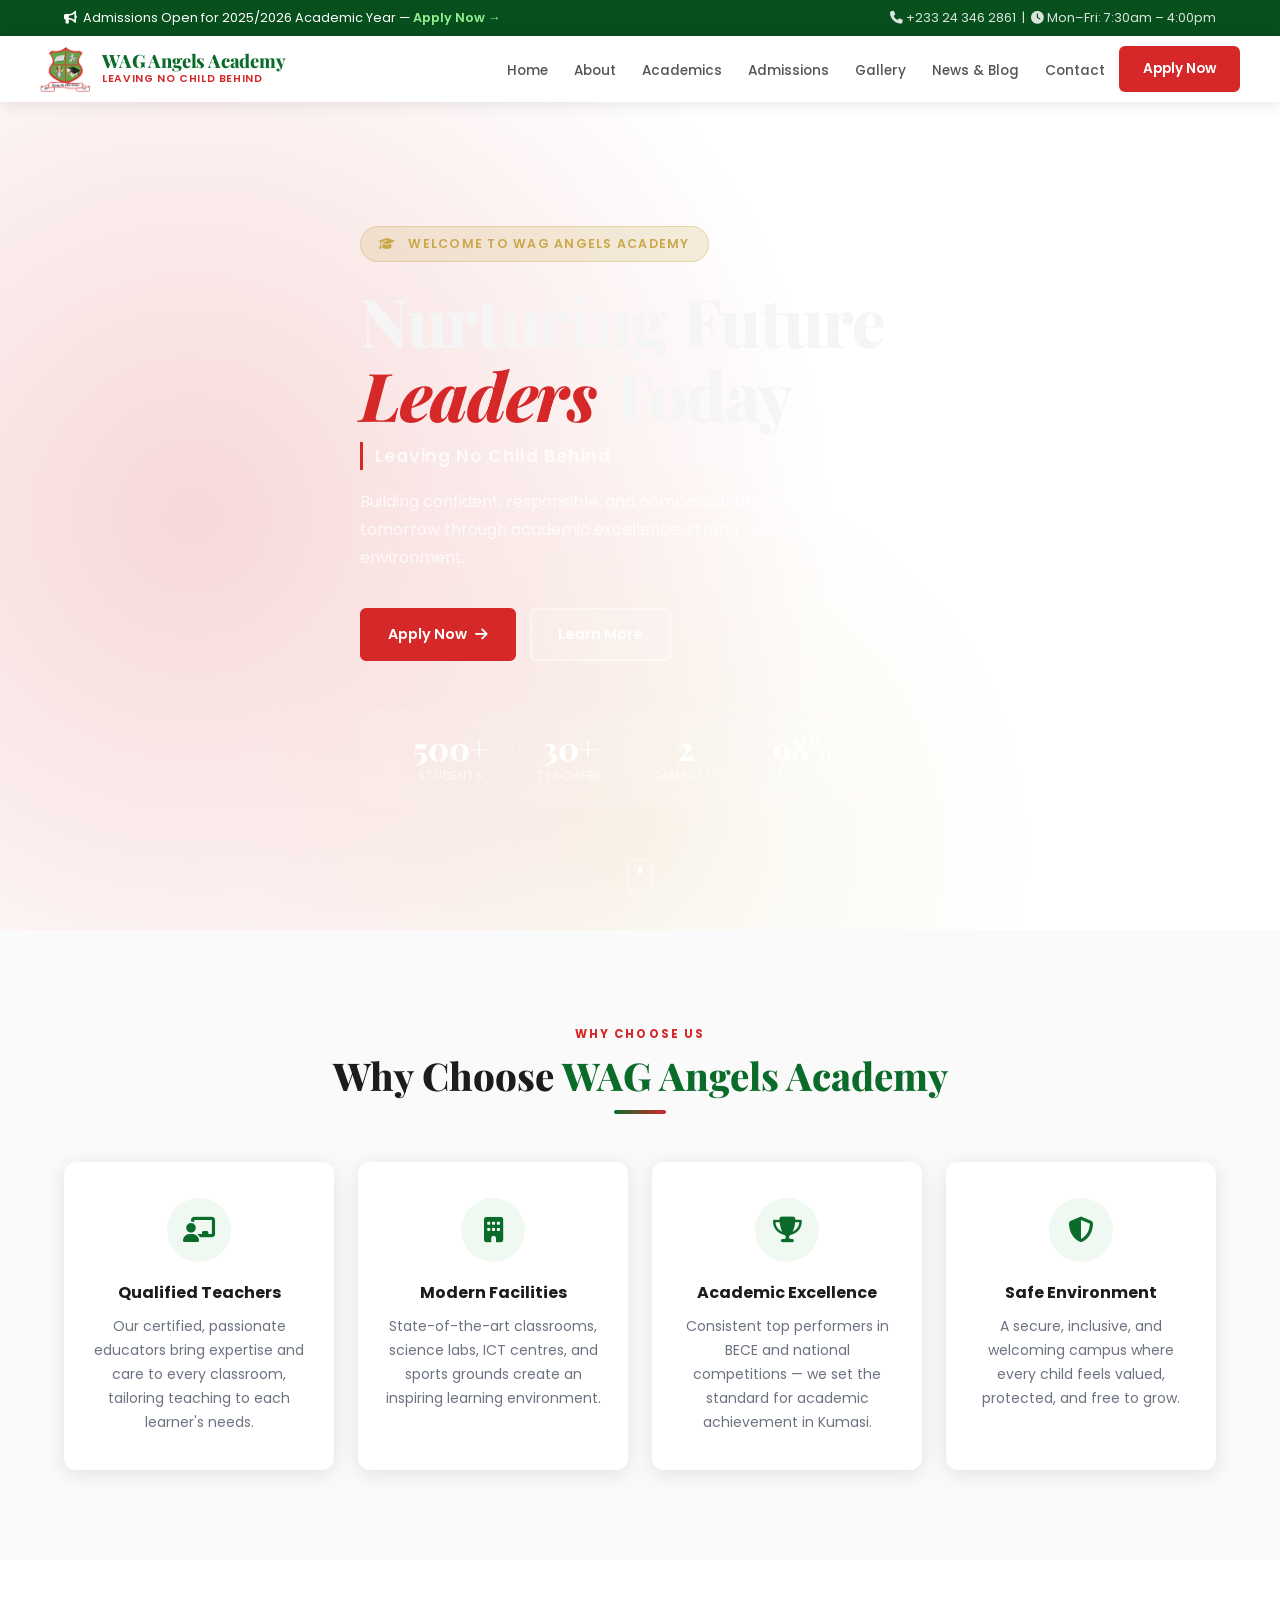
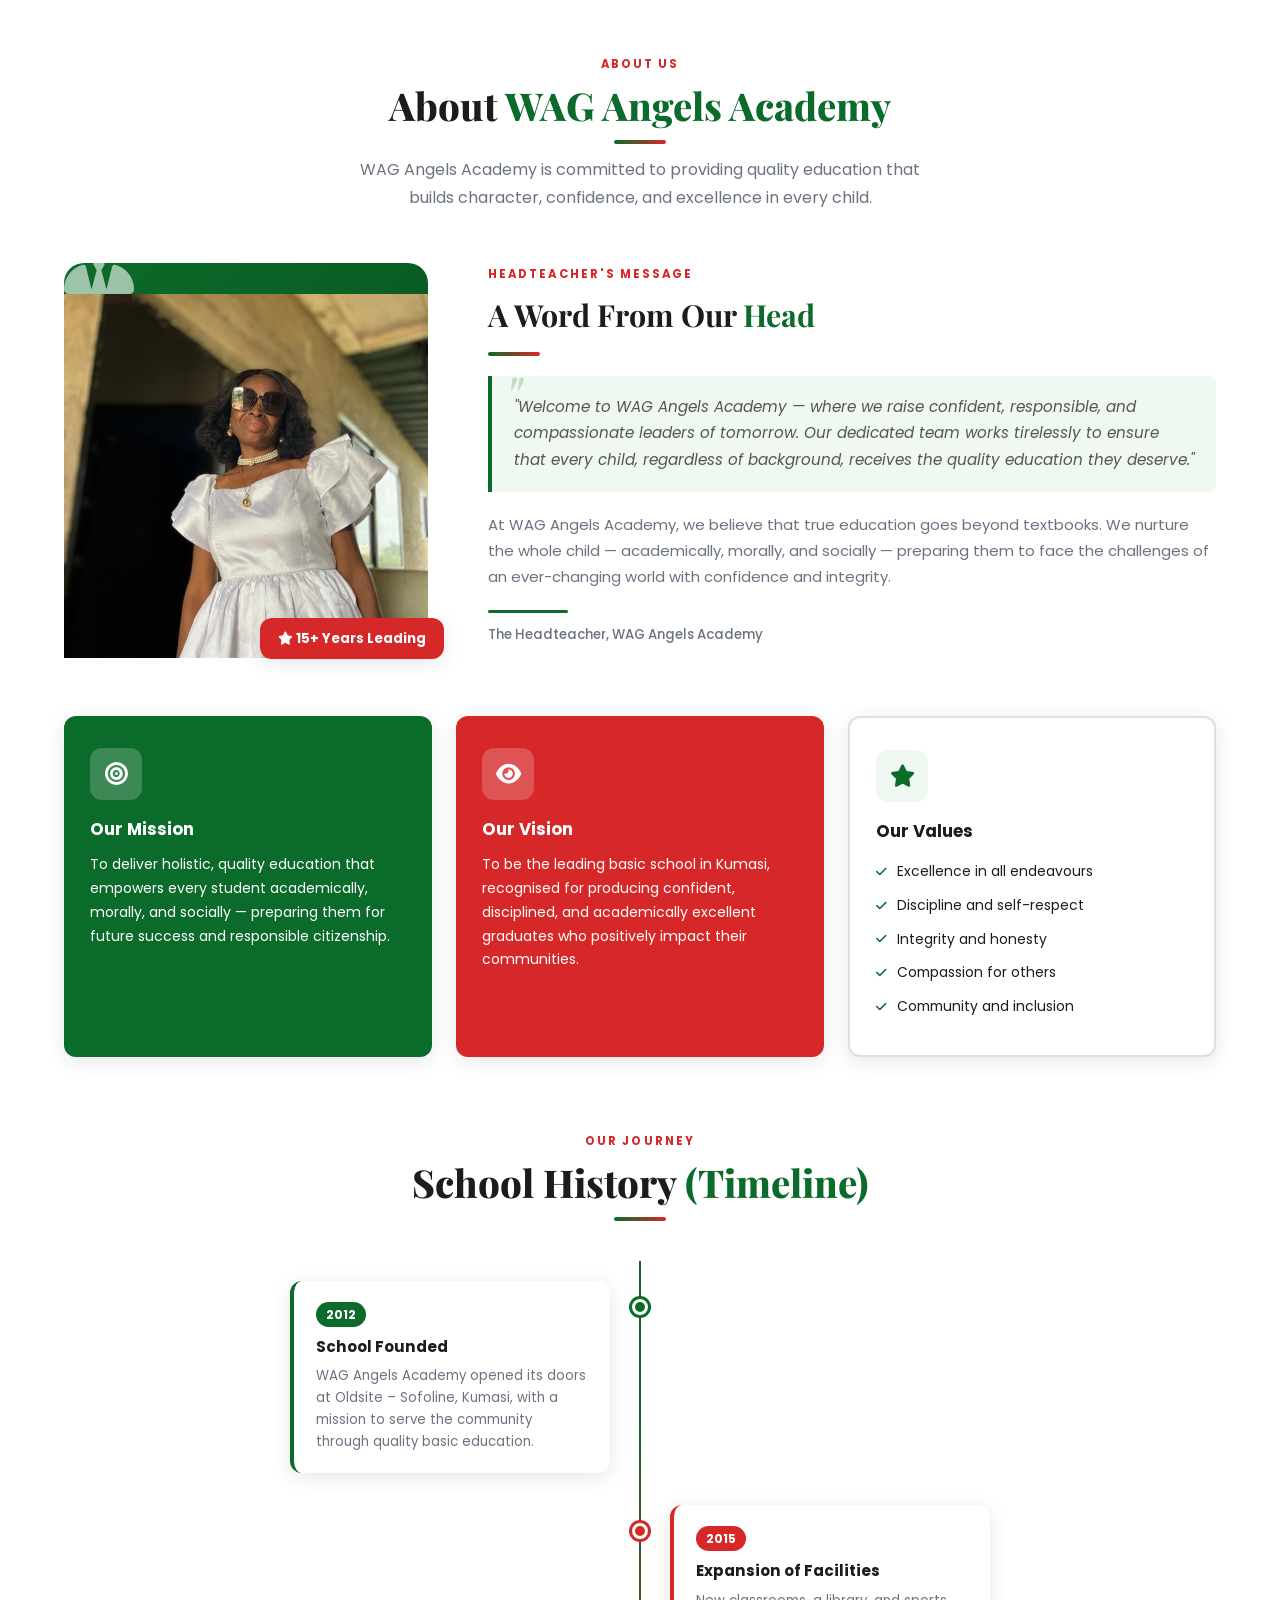
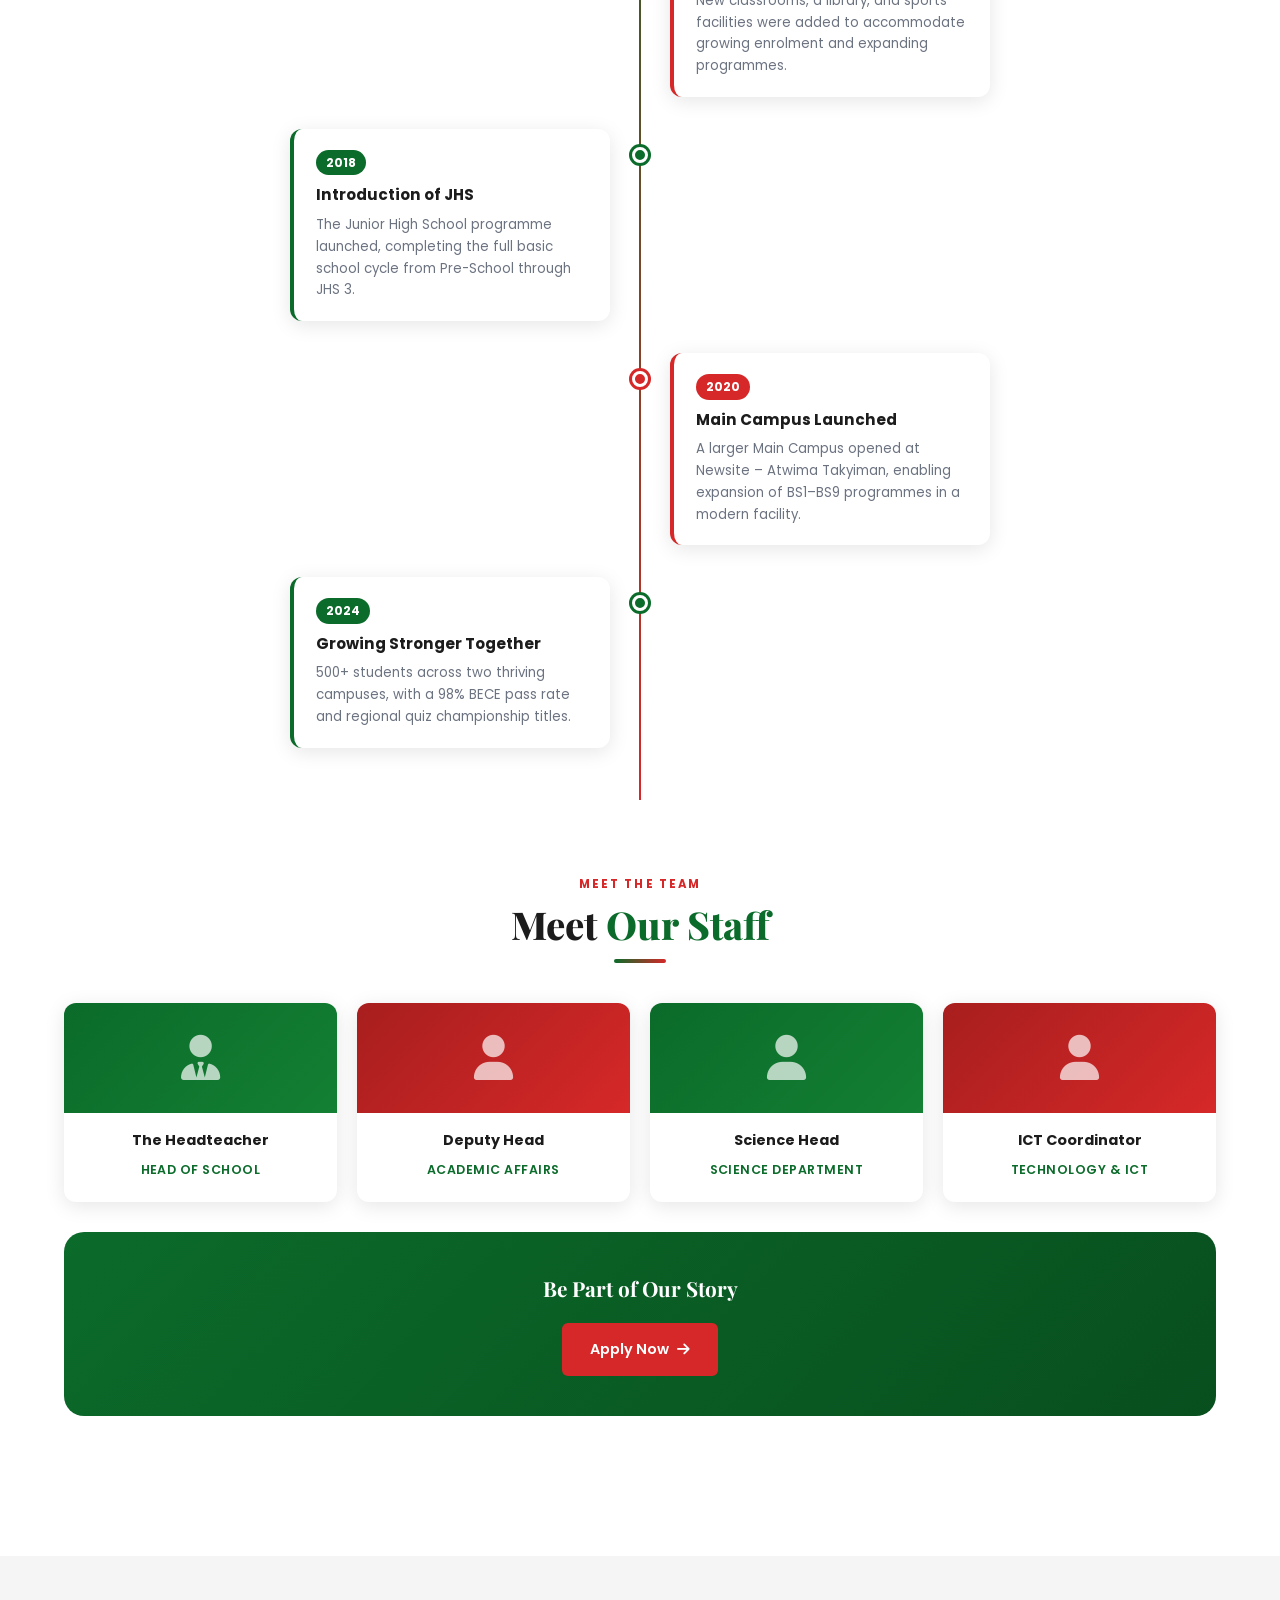
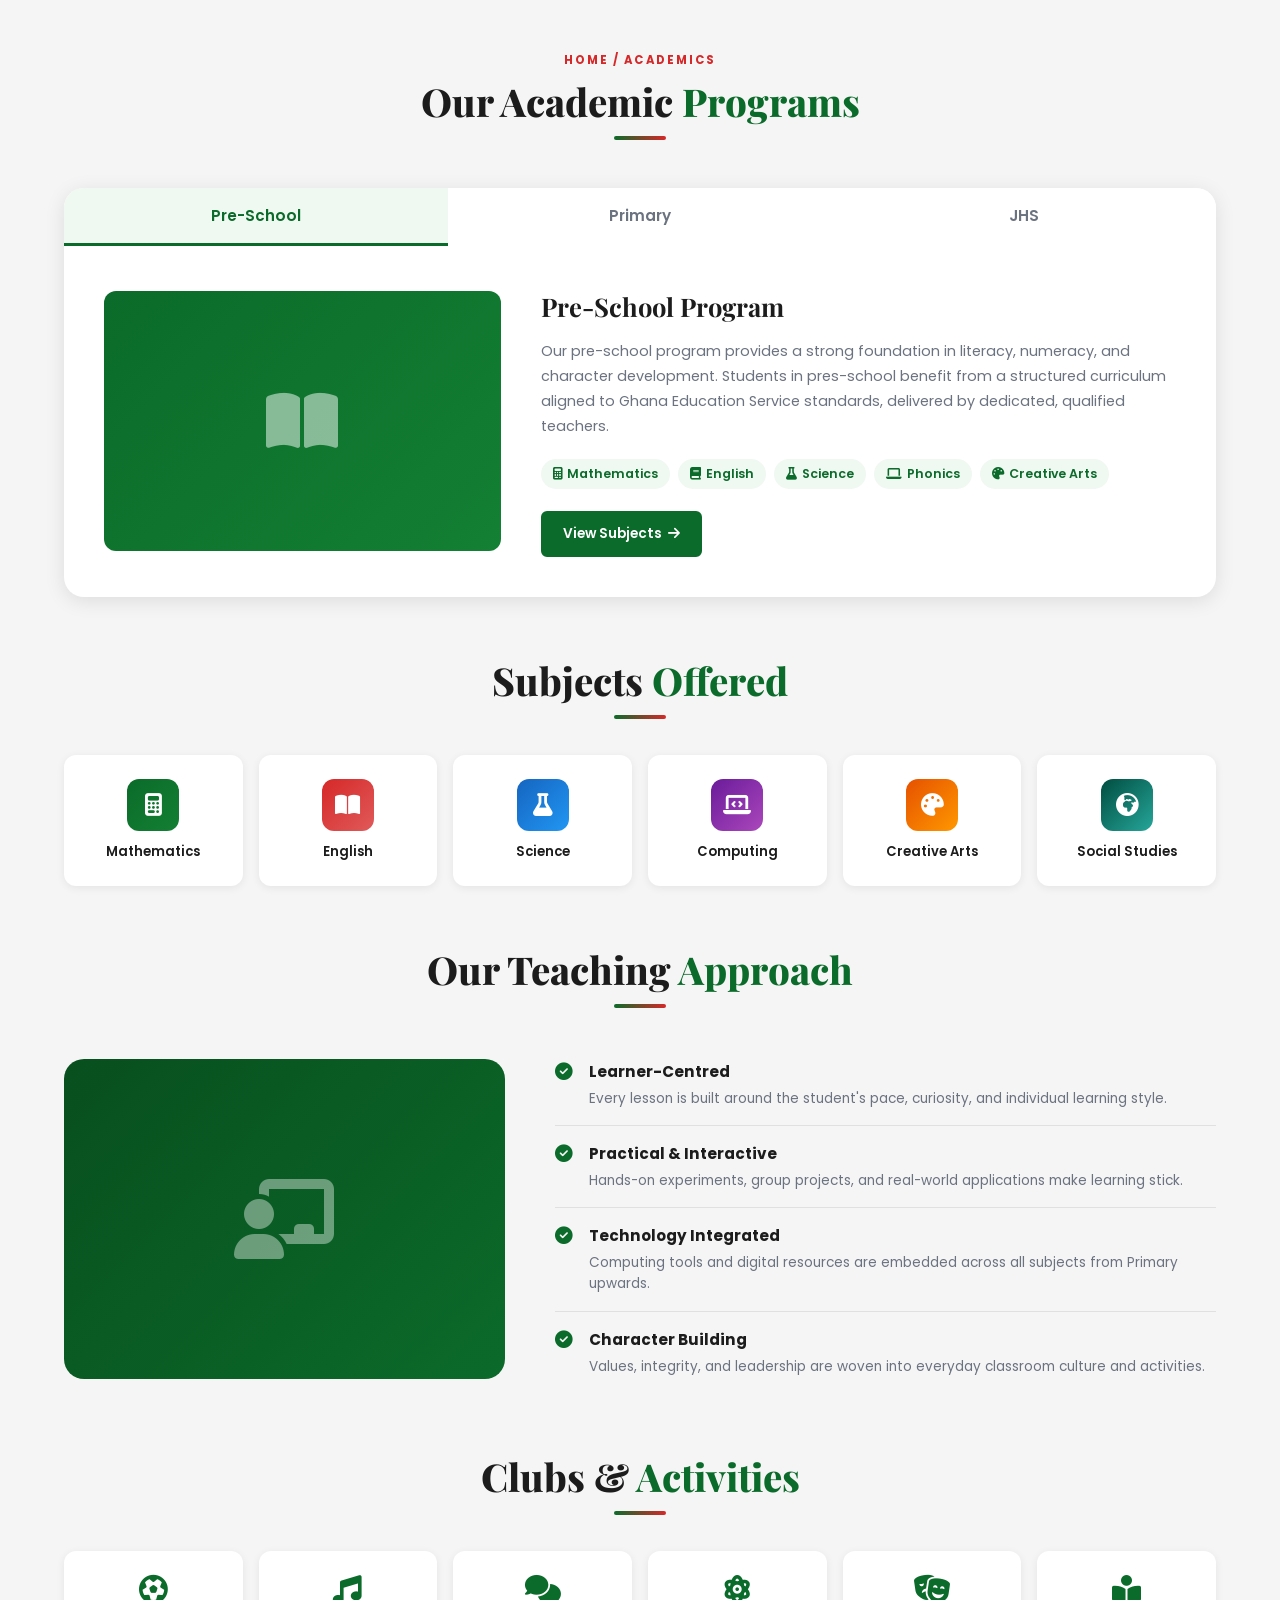
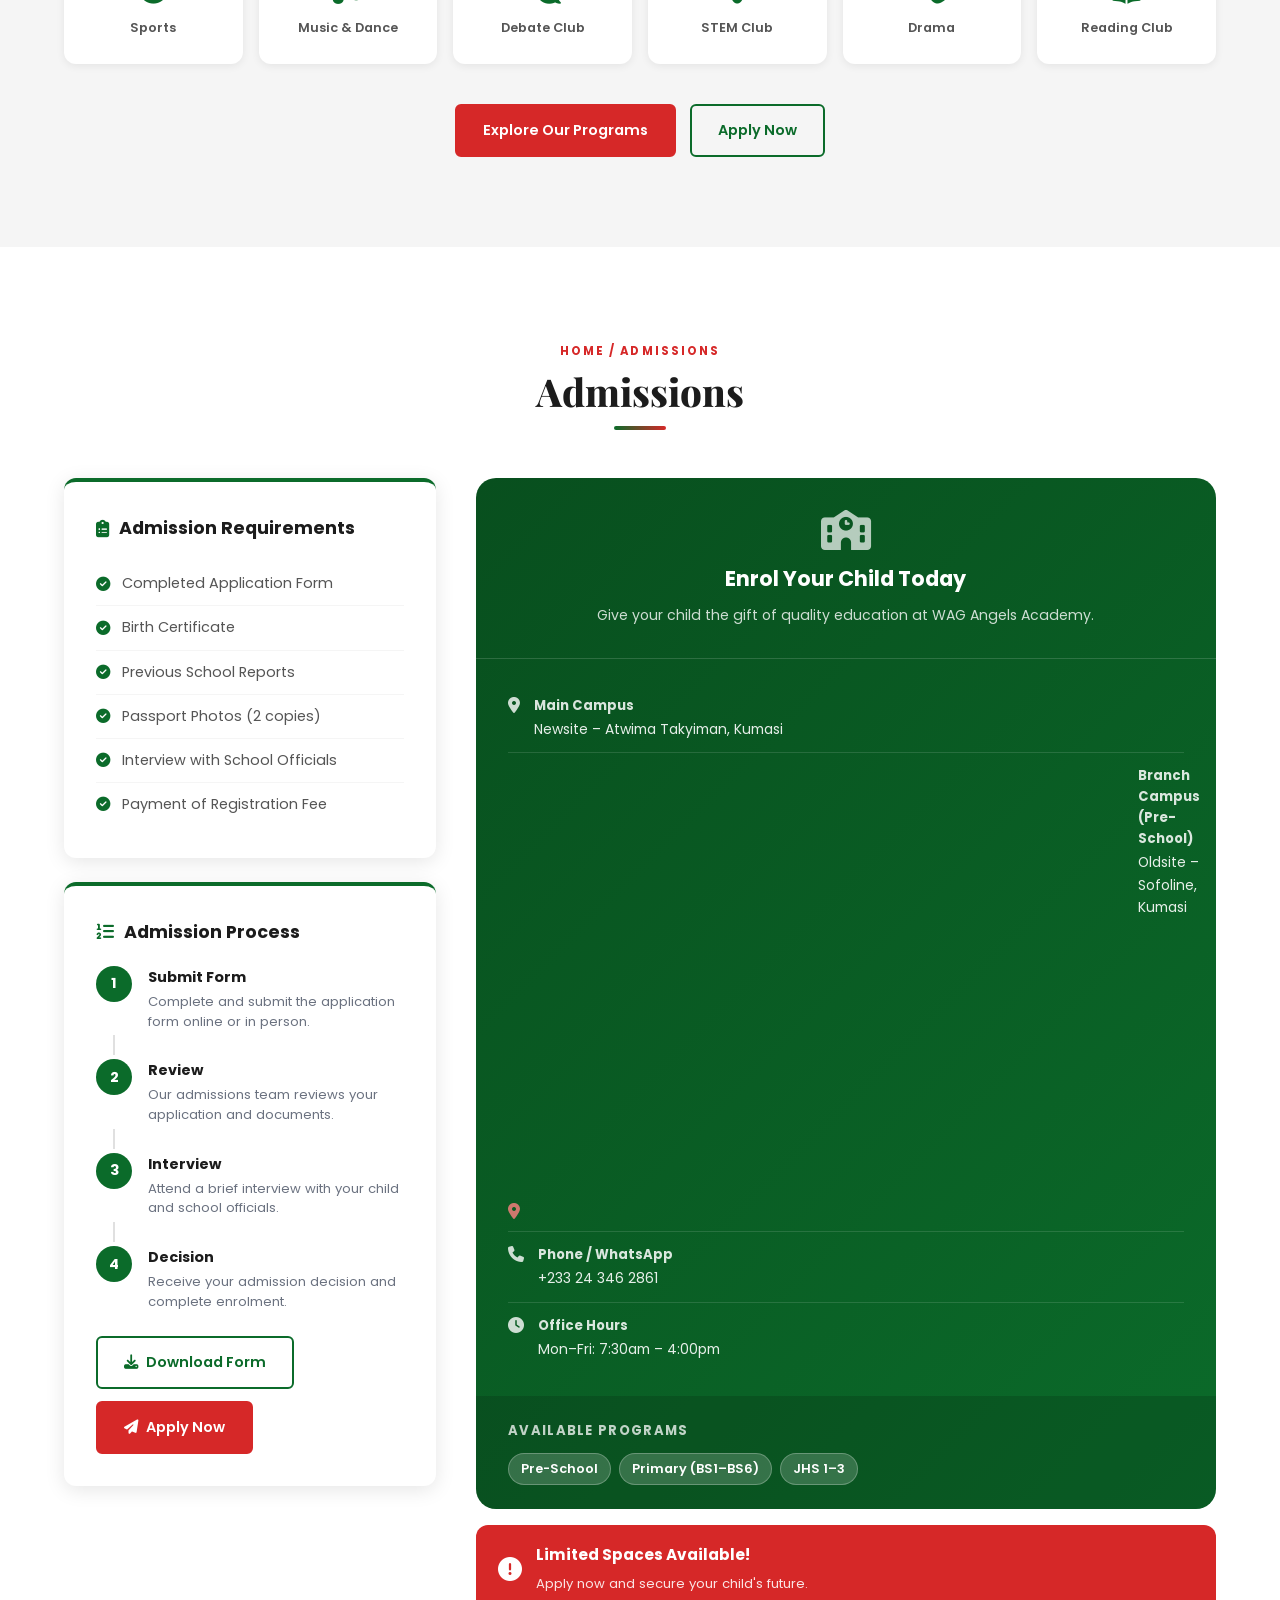
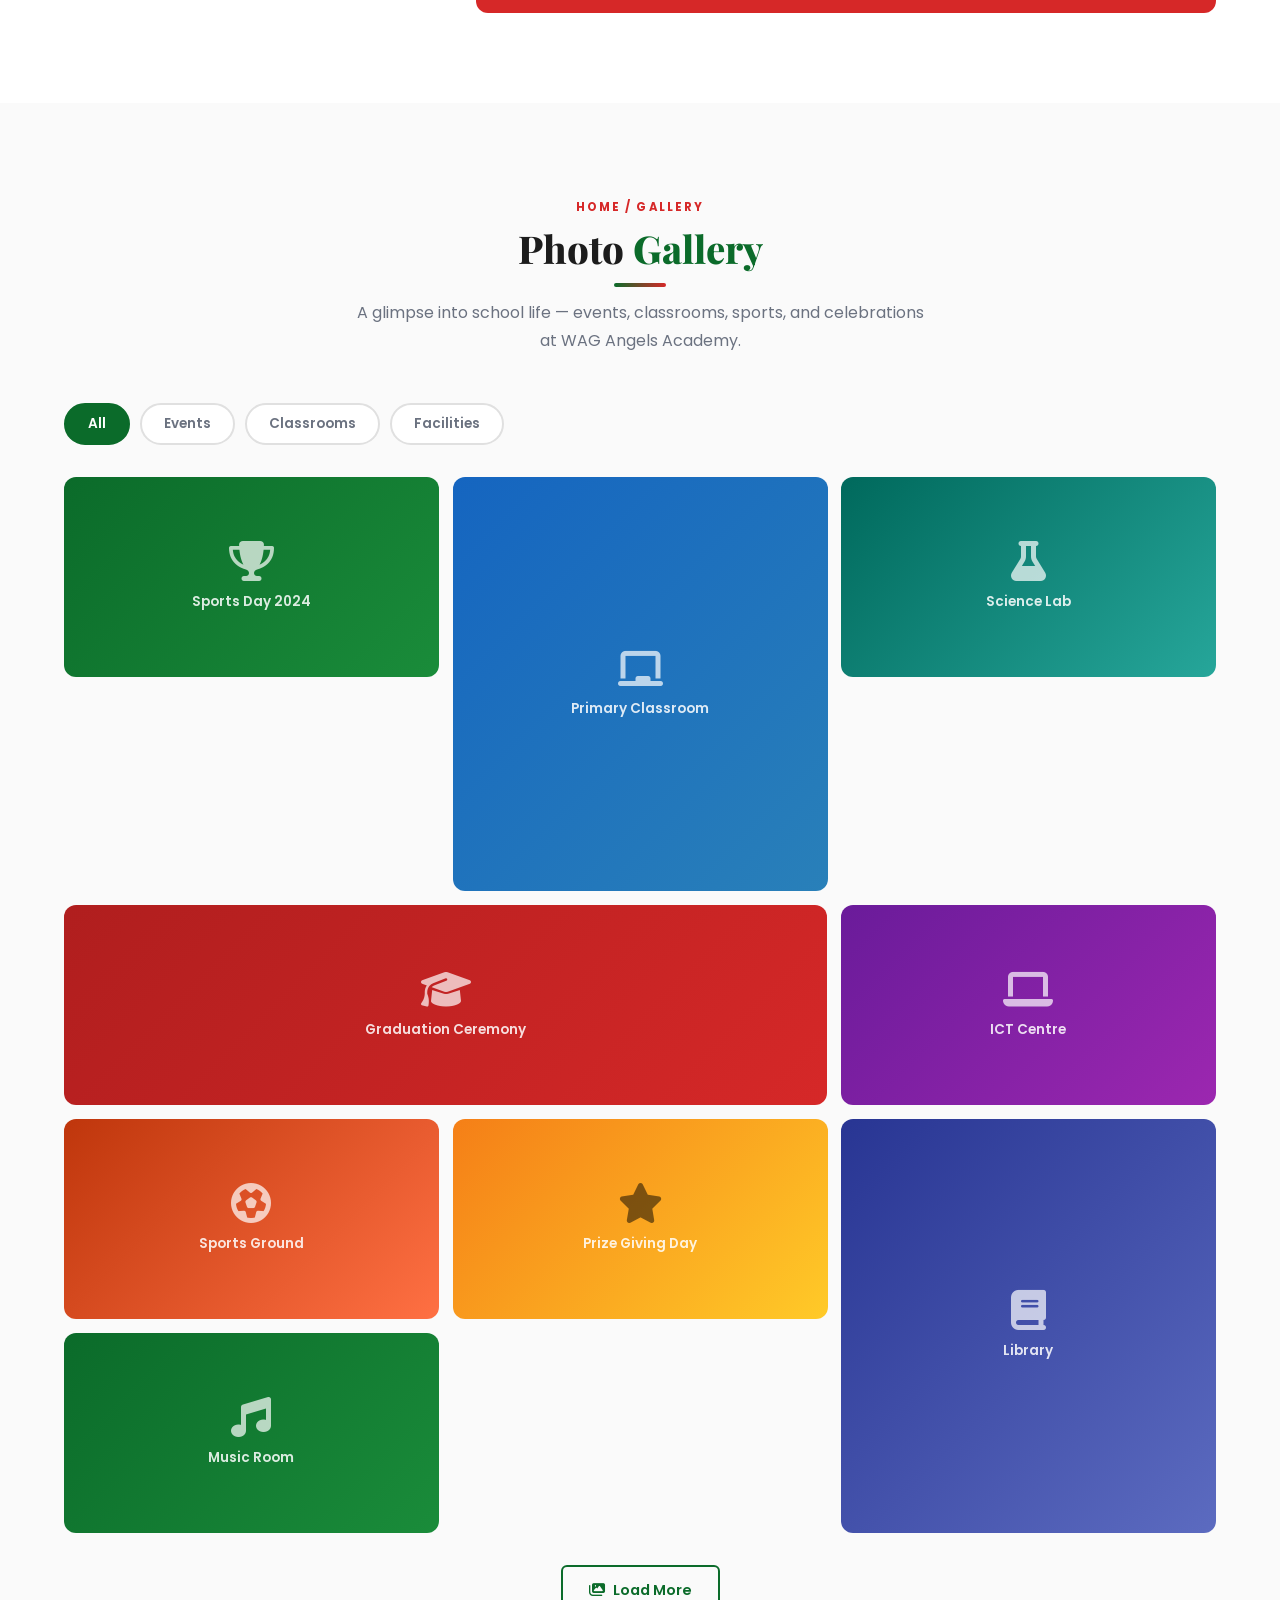
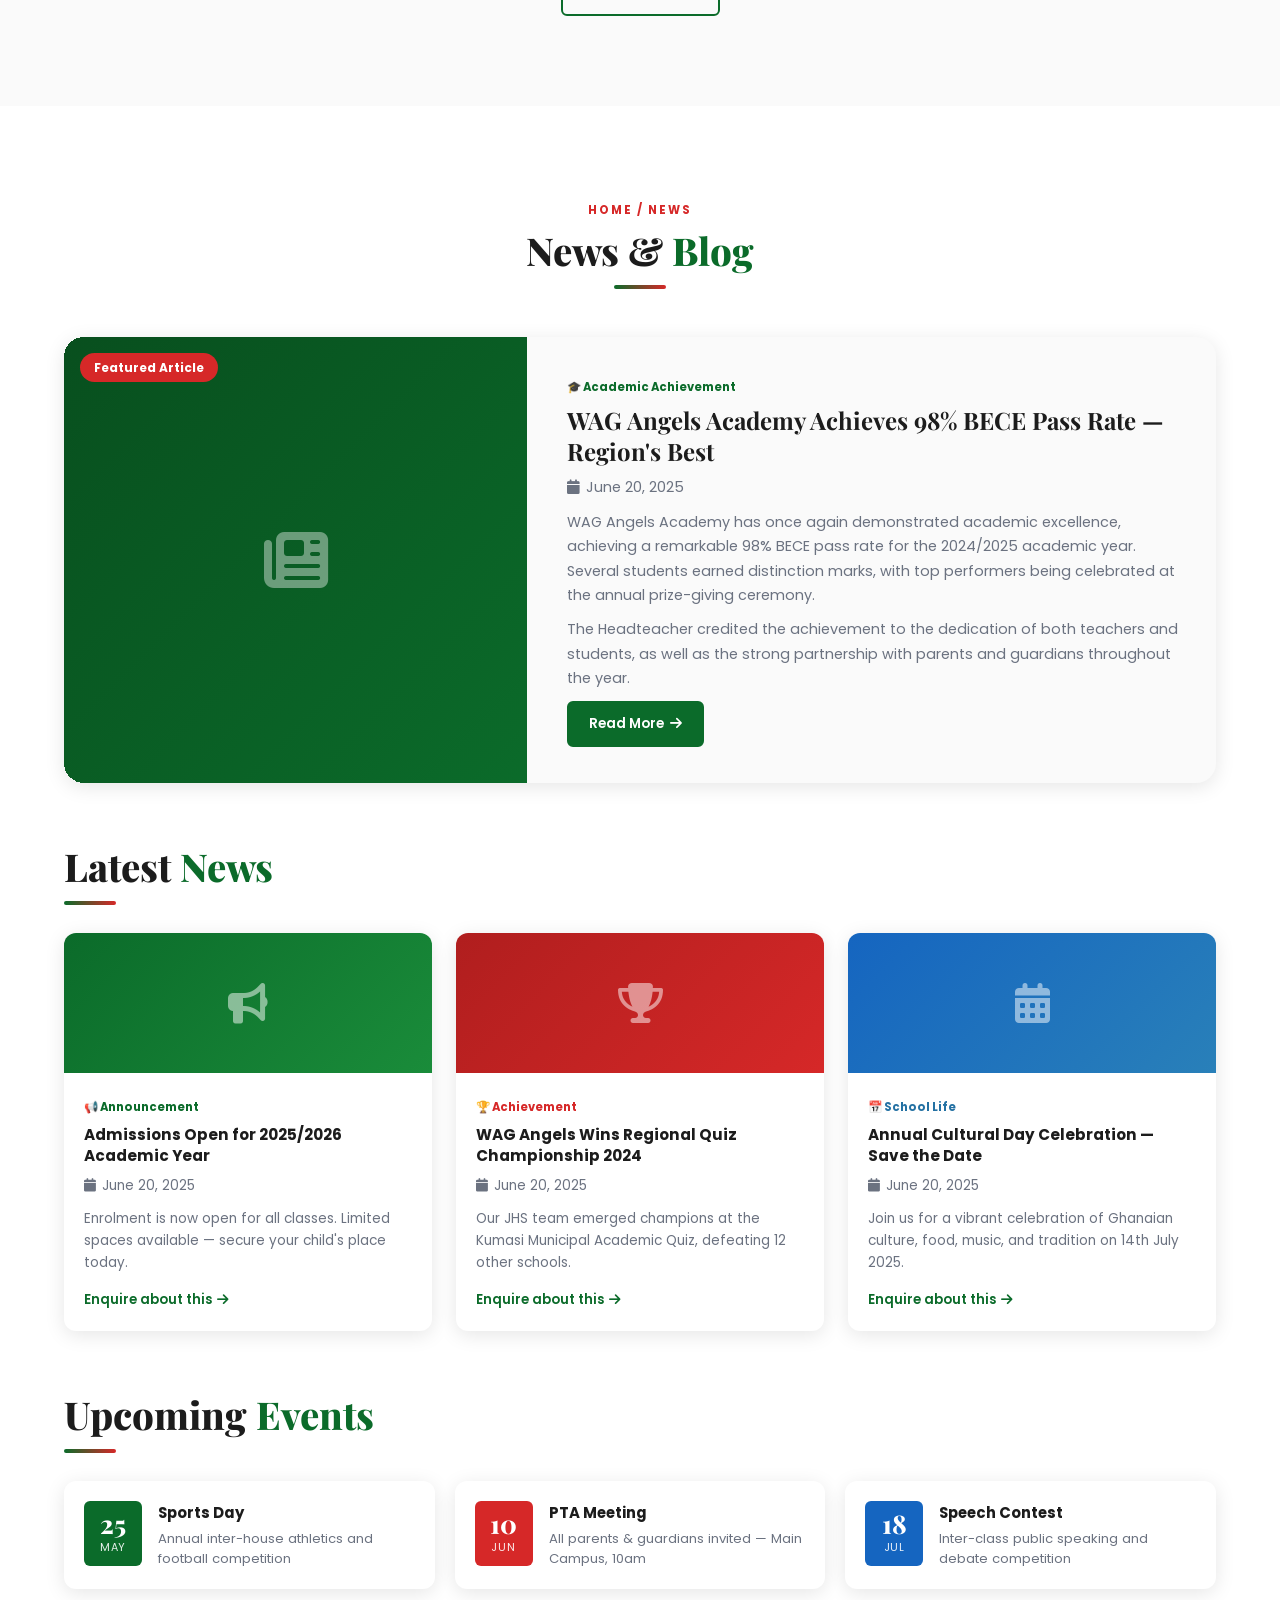
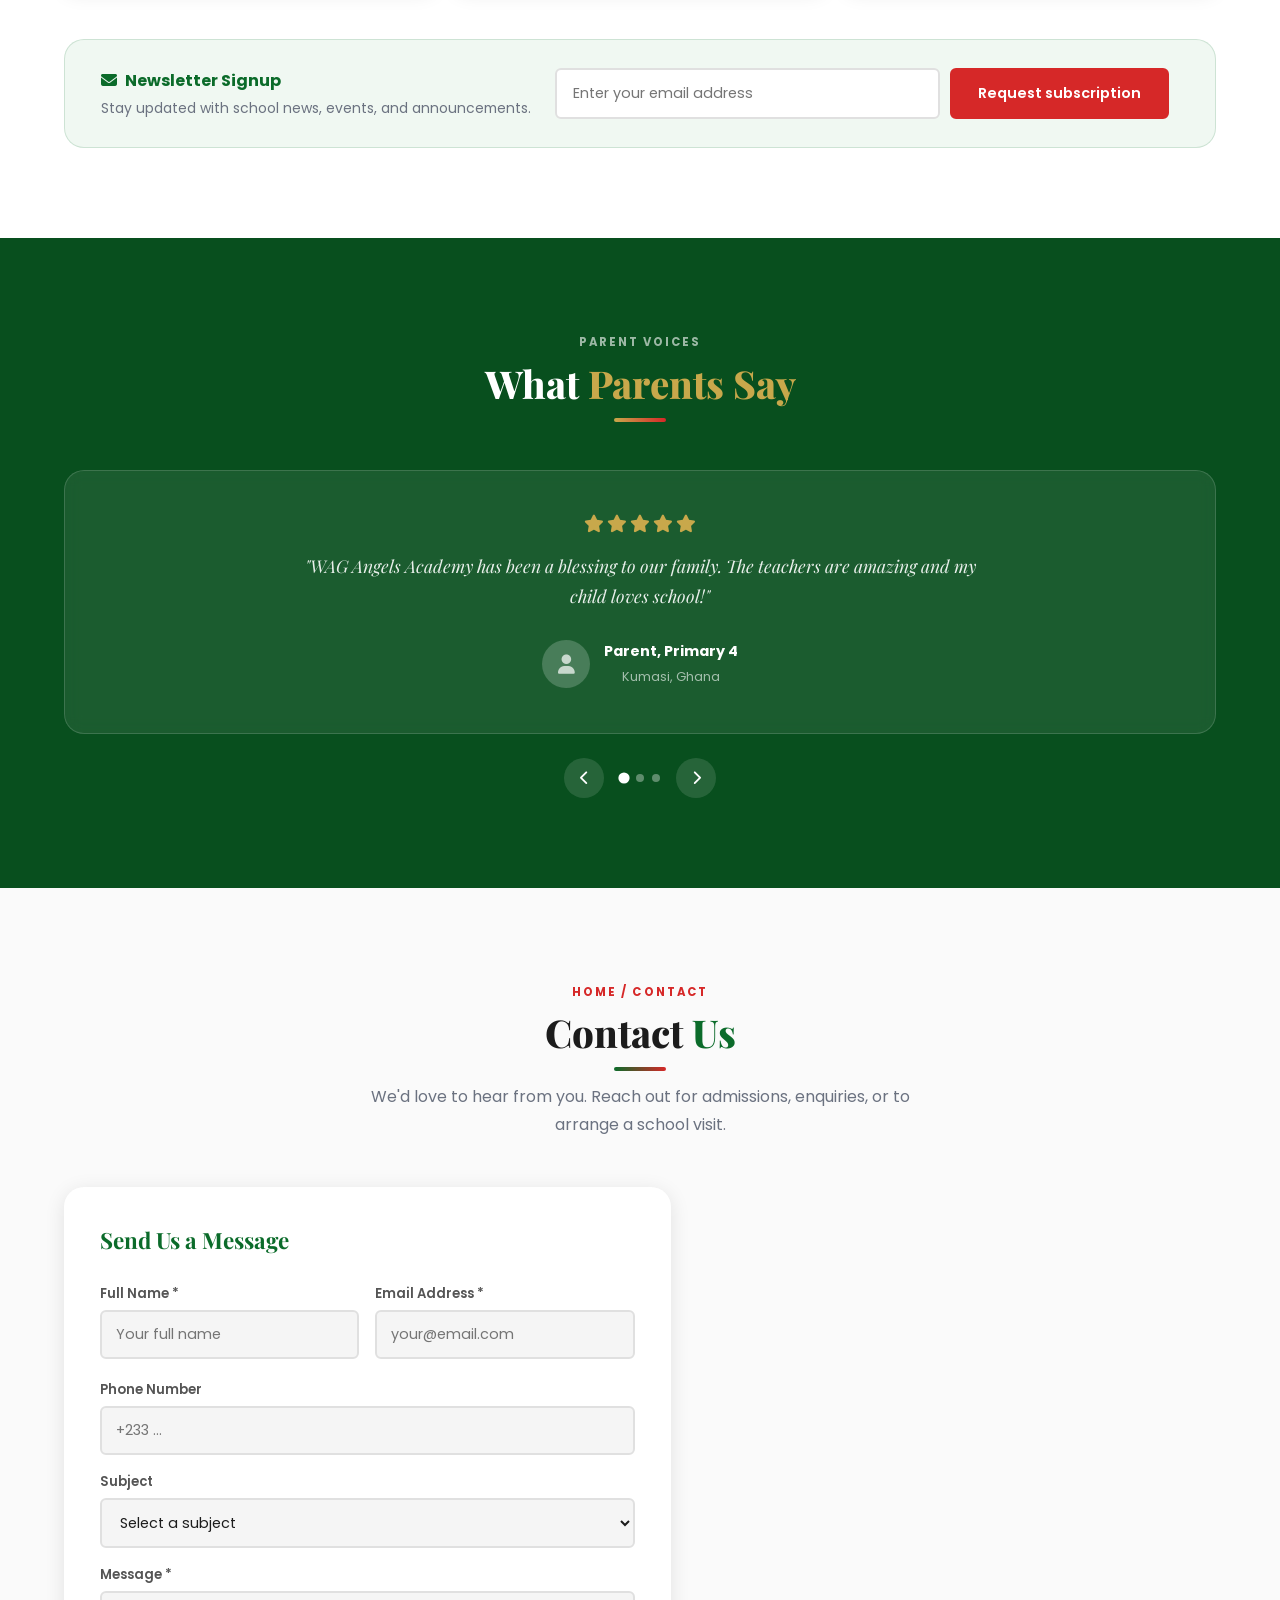
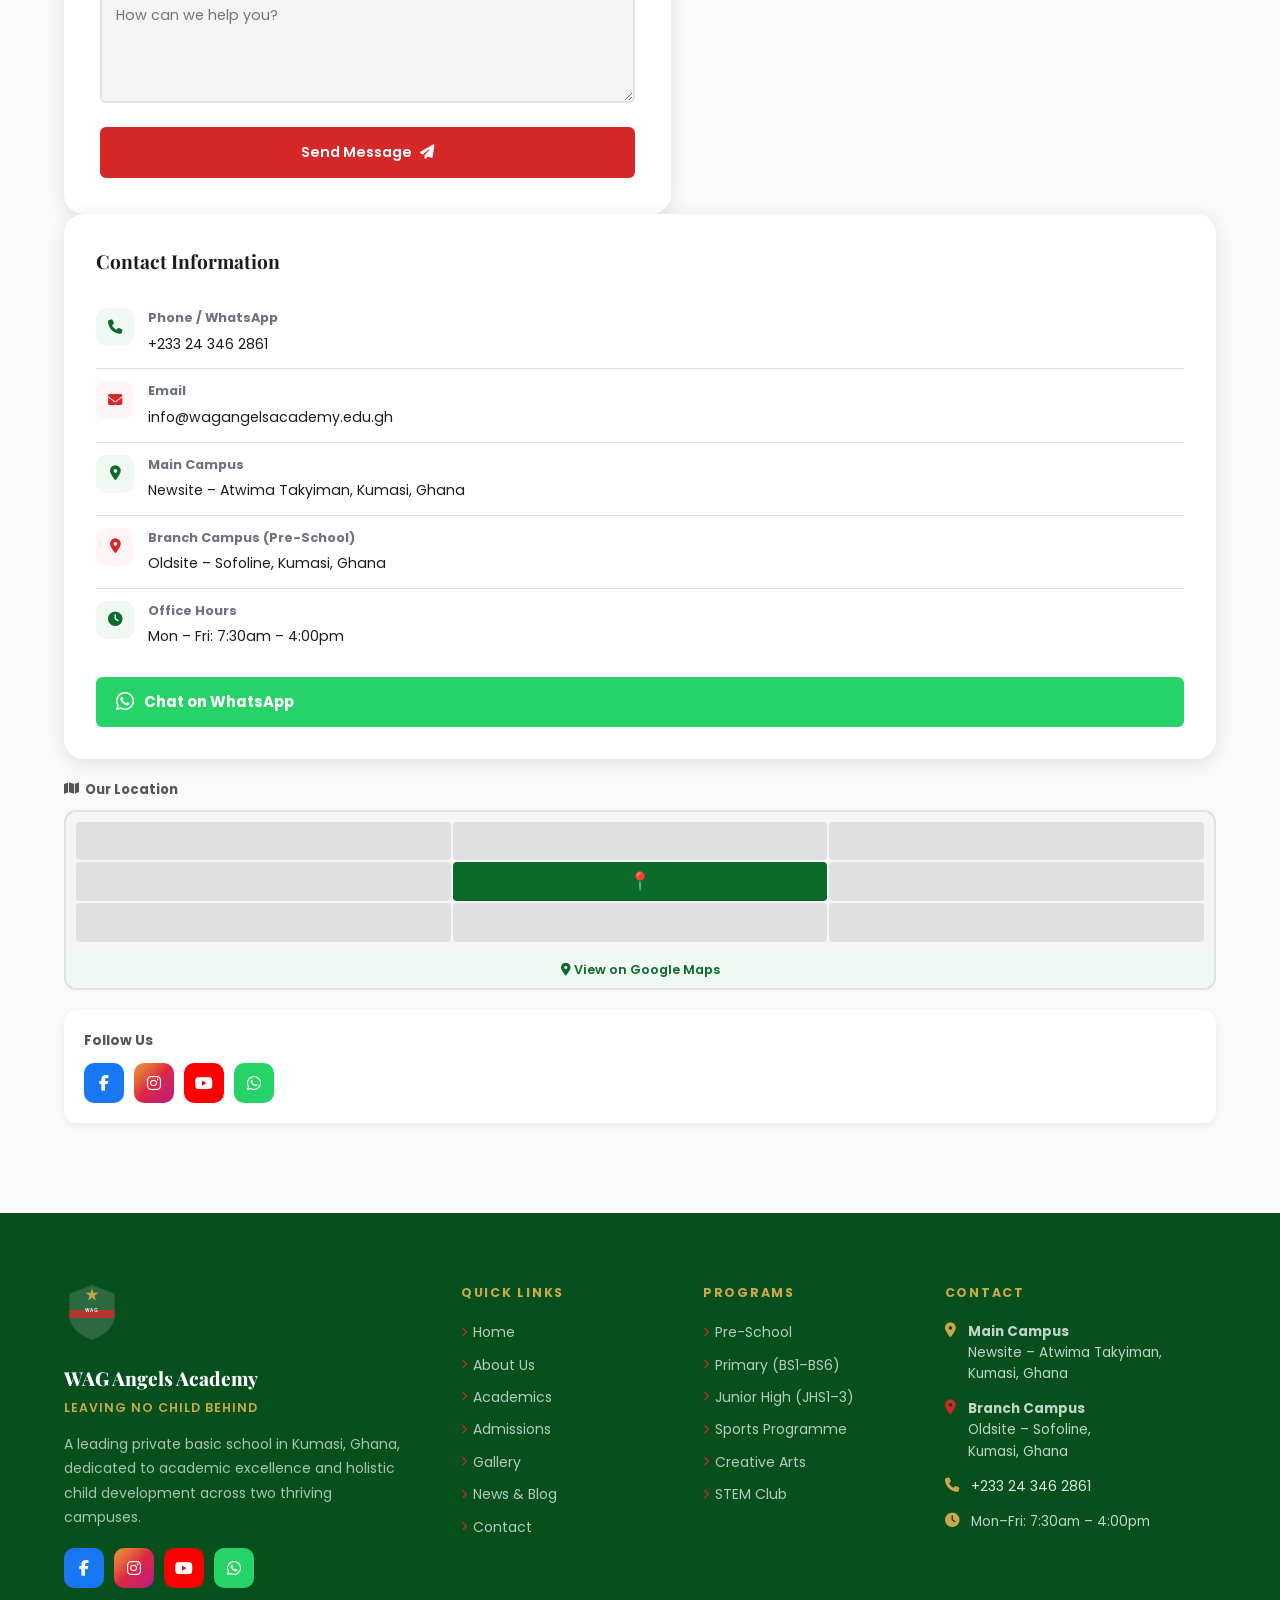
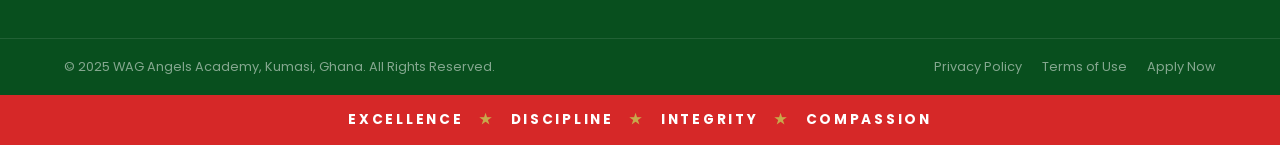
==== commit f6ba4070: "Make static forms and news links honest" ====
--- a/index.html
+++ b/index.html
@@ -644,7 +644,7 @@
                 <h4>Admissions Open for 2025/2026 Academic Year</h4>
                 <p class="nc-date"><i class="fas fa-calendar"></i> June 20, 2025</p>
                 <p>Enrolment is now open for all classes. Limited spaces available — secure your child's place today.</p>
-                <a href="#admissions" class="nc-link">Read More <i class="fas fa-arrow-right"></i></a>
+                <a href="#contact" class="nc-link">Enquire about this <i class="fas fa-arrow-right"></i></a>
             </div>
             </div>
             <div class="news-card">
@@ -654,7 +654,7 @@
                 <h4>WAG Angels Wins Regional Quiz Championship 2024</h4>
                 <p class="nc-date"><i class="fas fa-calendar"></i> June 20, 2025</p>
                 <p>Our JHS team emerged champions at the Kumasi Municipal Academic Quiz, defeating 12 other schools.</p>
-                <a href="#" class="nc-link">Read More <i class="fas fa-arrow-right"></i></a>
+                <a href="#contact" class="nc-link">Enquire about this <i class="fas fa-arrow-right"></i></a>
             </div>
             </div>
             <div class="news-card">
@@ -664,7 +664,7 @@
                 <h4>Annual Cultural Day Celebration — Save the Date</h4>
                 <p class="nc-date"><i class="fas fa-calendar"></i> June 20, 2025</p>
                 <p>Join us for a vibrant celebration of Ghanaian culture, food, music, and tradition on 14th July 2025.</p>
-                <a href="#" class="nc-link">Read More <i class="fas fa-arrow-right"></i></a>
+                <a href="#contact" class="nc-link">Enquire about this <i class="fas fa-arrow-right"></i></a>
             </div>
             </div>
         </div>
@@ -699,8 +699,11 @@
                 <p>Stay updated with school news, events, and announcements.</p>
             </div>
             <div class="nl-form">
-                <input type="email" id="nlEmail" placeholder="Enter your email address" />
-                <button class="btn btn-primary" onclick="handleNewsletter()">Subscribe</button>
+                <form class="nl-form" id="newsletterForm" onsubmit="handleNewsletter(event)" novalidate>
+                    <input type="email" id="nlEmail" placeholder="Enter your email address" aria-label="Email address for newsletter request" required />
+                    <button type="submit" class="btn btn-primary">Request subscription</button>
+                    <p id="newsletterFeedback" class="form-feedback" role="status" aria-live="polite"></p>
+                </form>
             </div>
             </div>
         </div>
@@ -795,10 +798,7 @@
                 </div>
                 <button type="submit" class="btn btn-primary full-w">Send Message <i class="fas fa-paper-plane"></i></button>
                 </form>
-                <div class="form-success" id="formSuccess">
-                <i class="fas fa-check-circle"></i>
-                <p>Thank you! We've received your message and will be in touch shortly.</p>
-                </div>
+                <div class="form-success" id="formSuccess" role="status" aria-live="polite"></div>                </div>
             </div>
             </div>
 
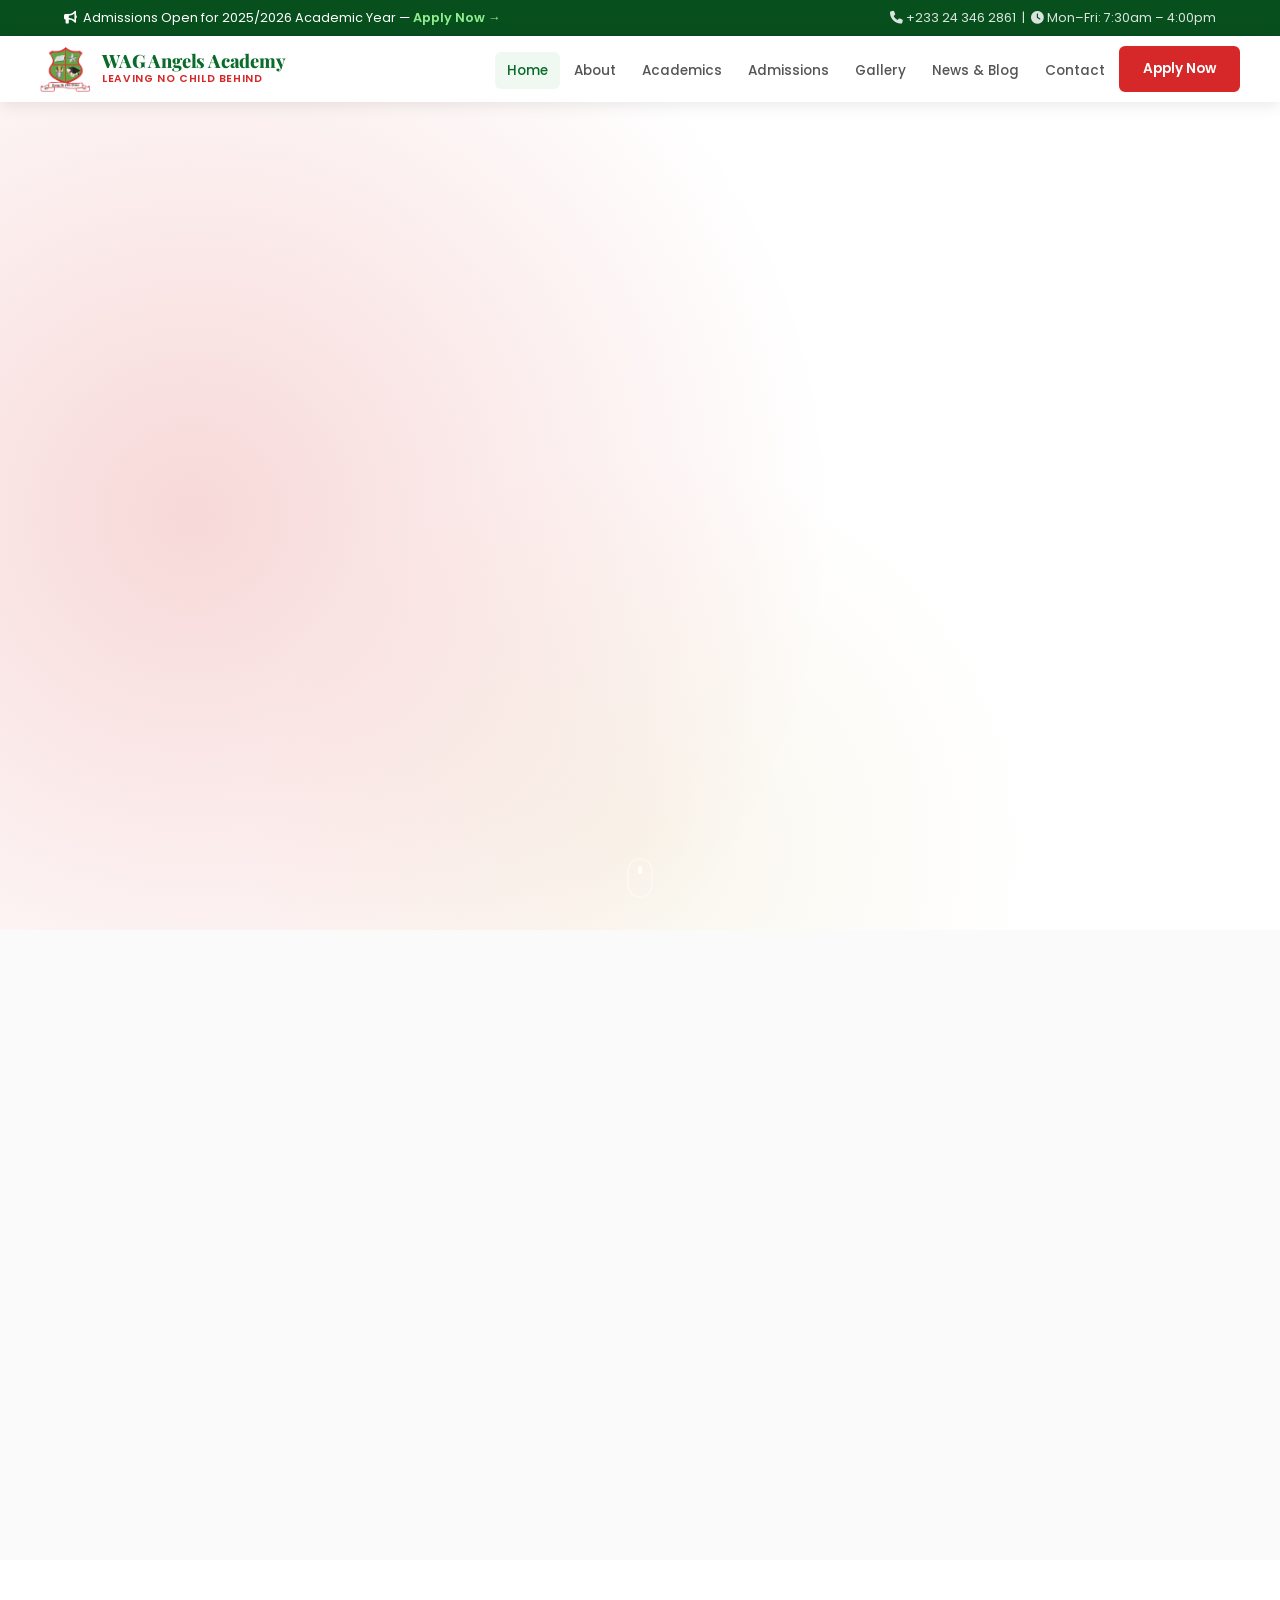
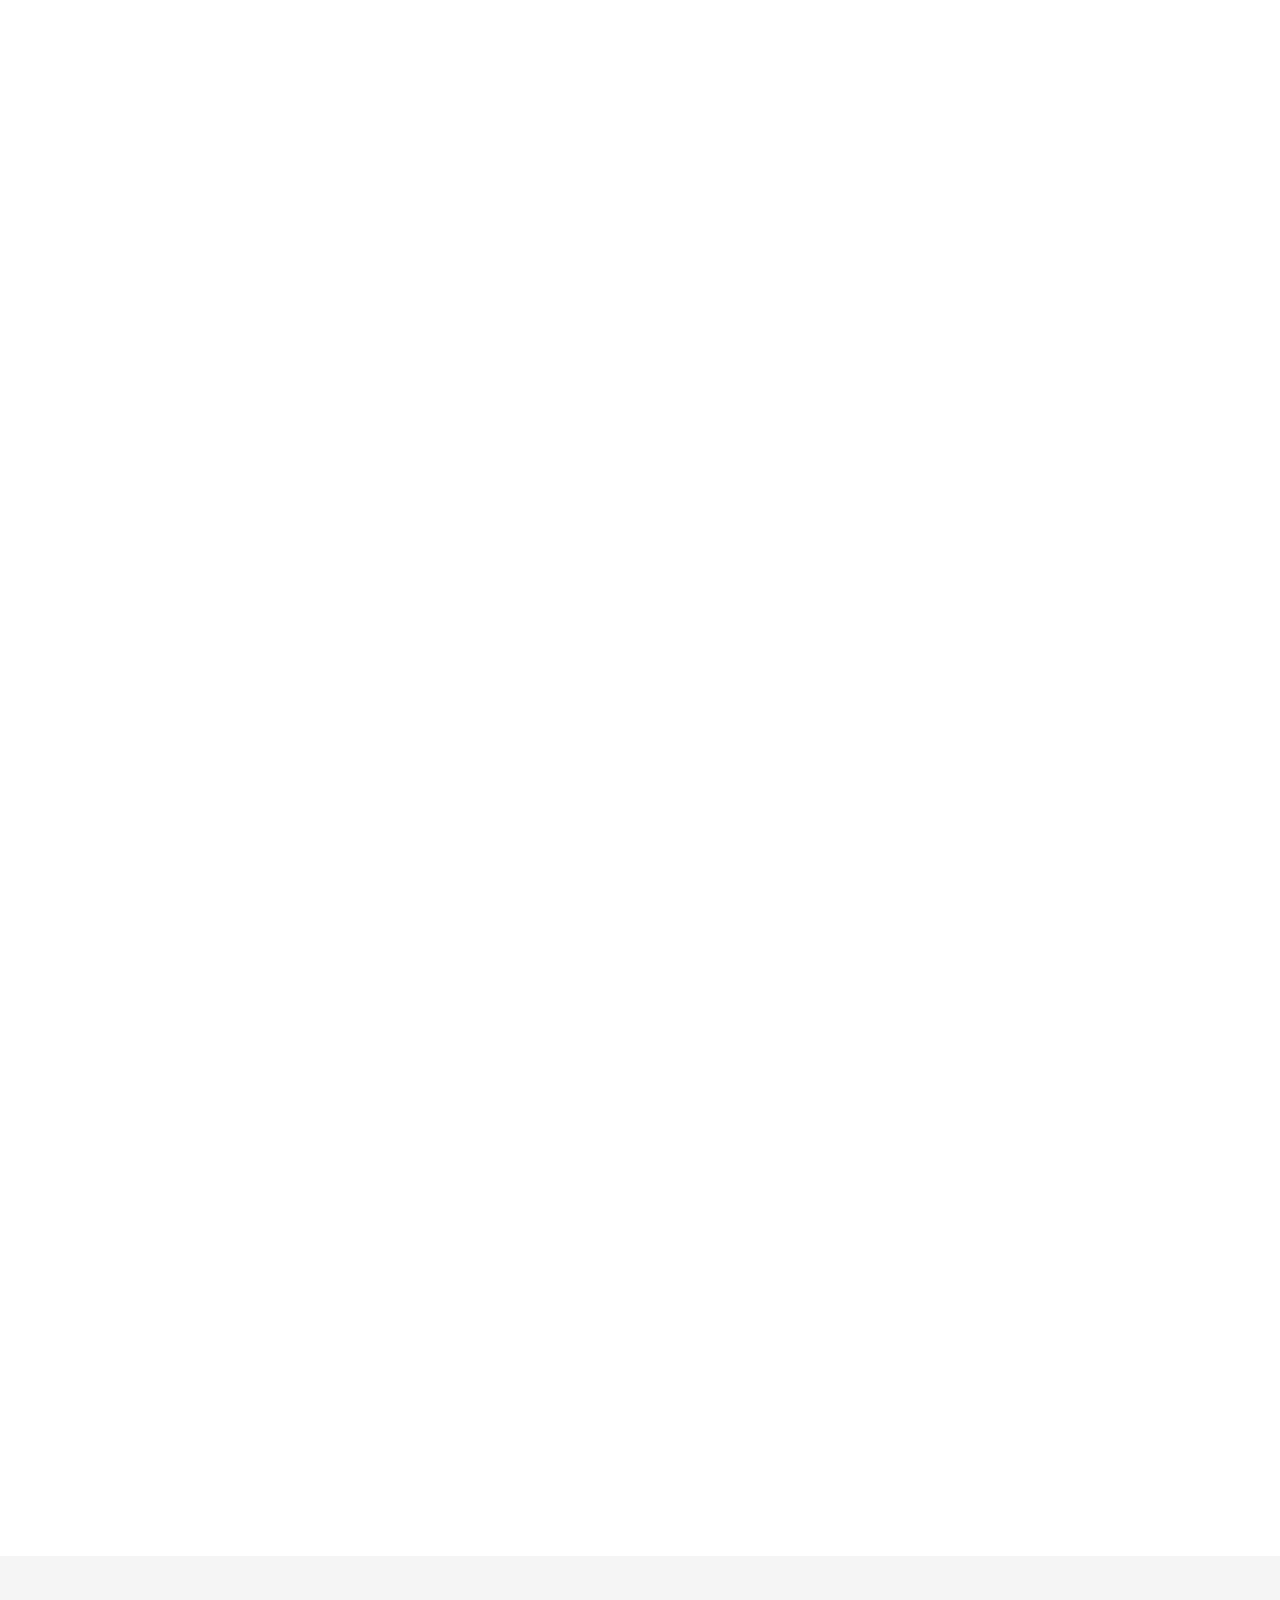
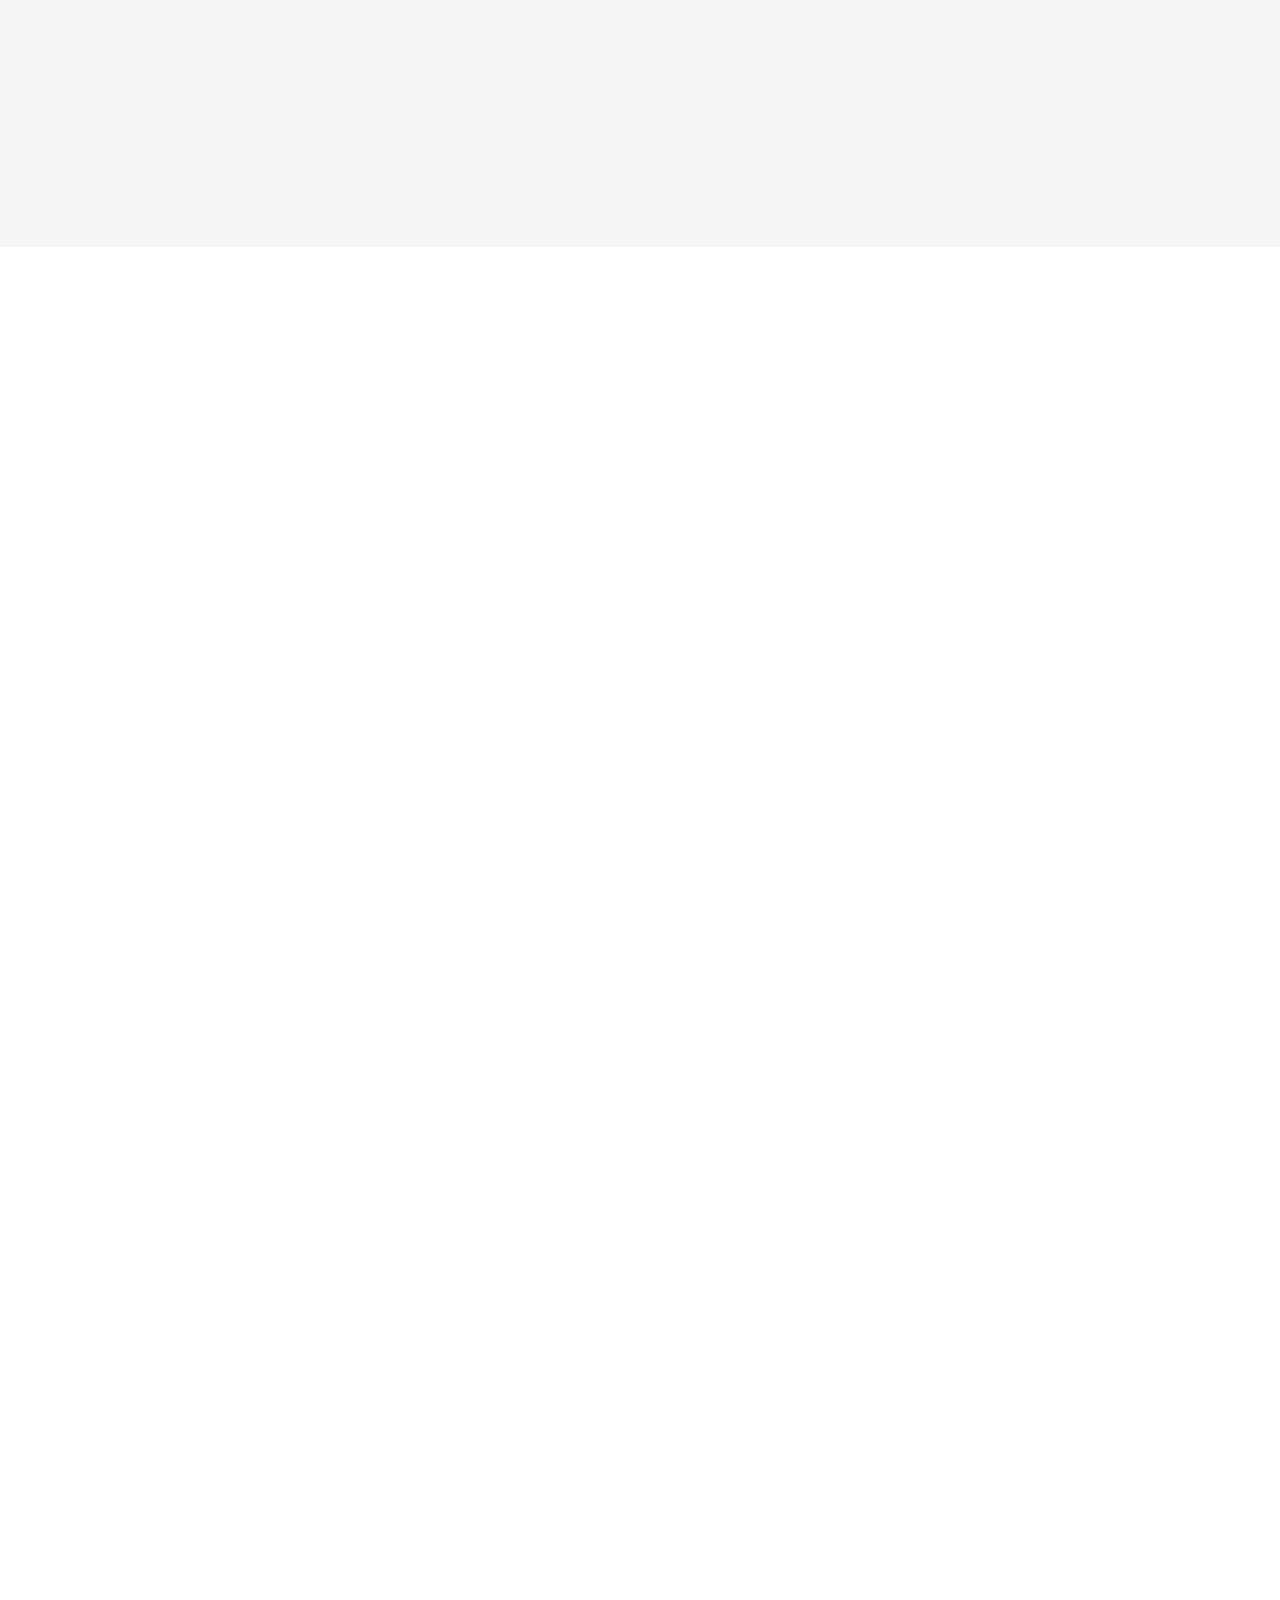
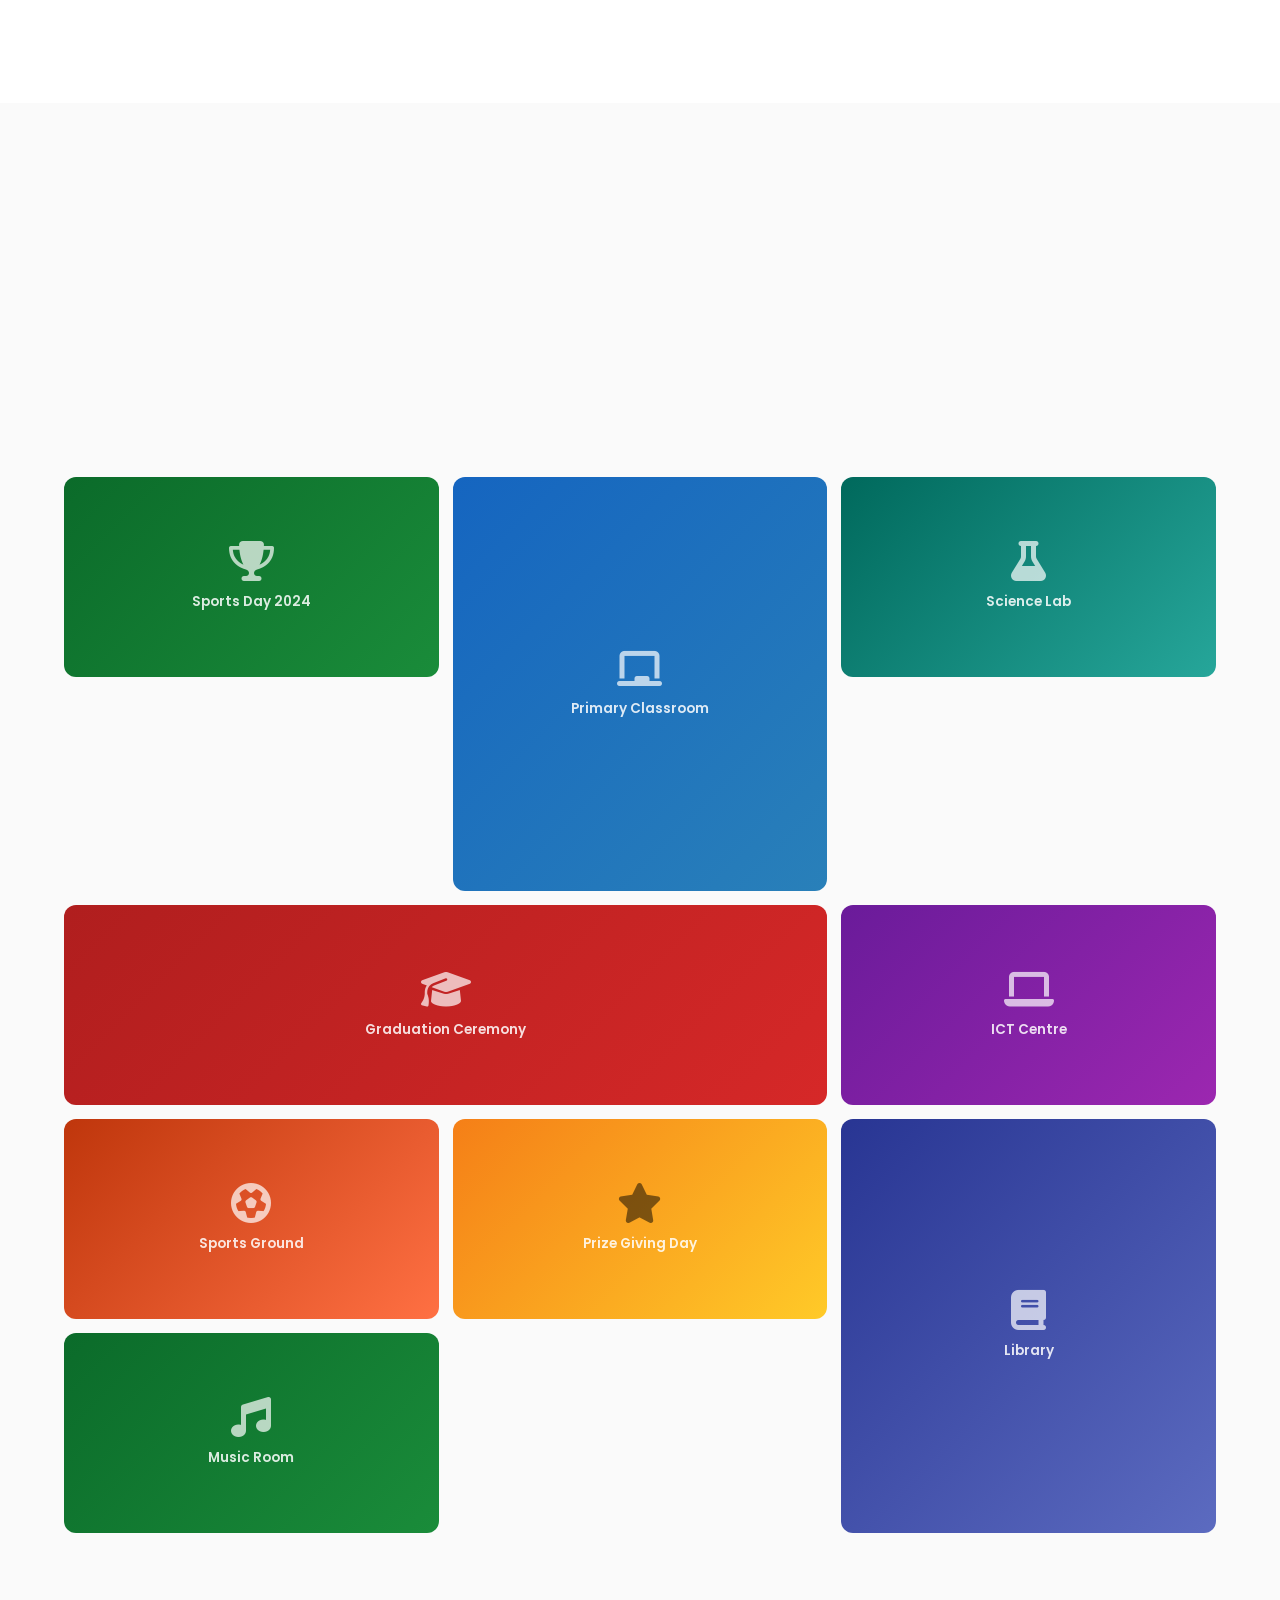
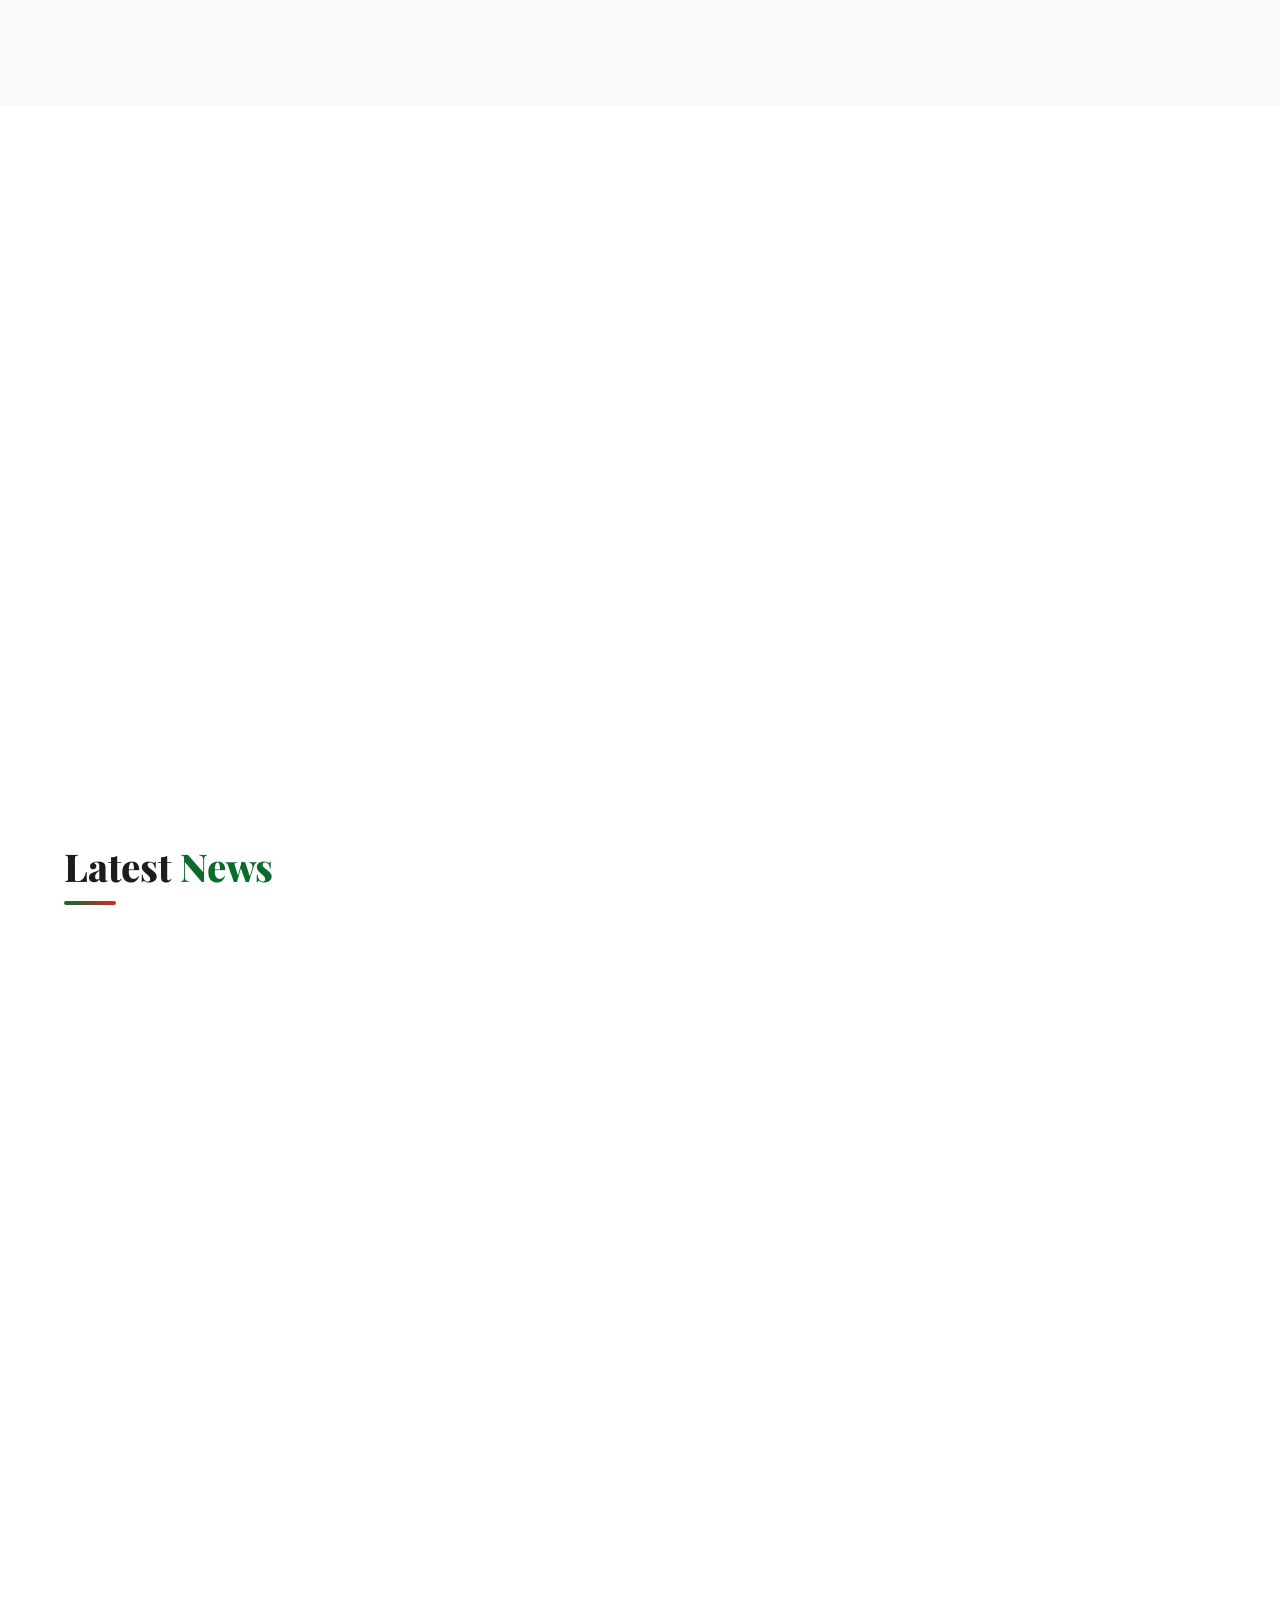
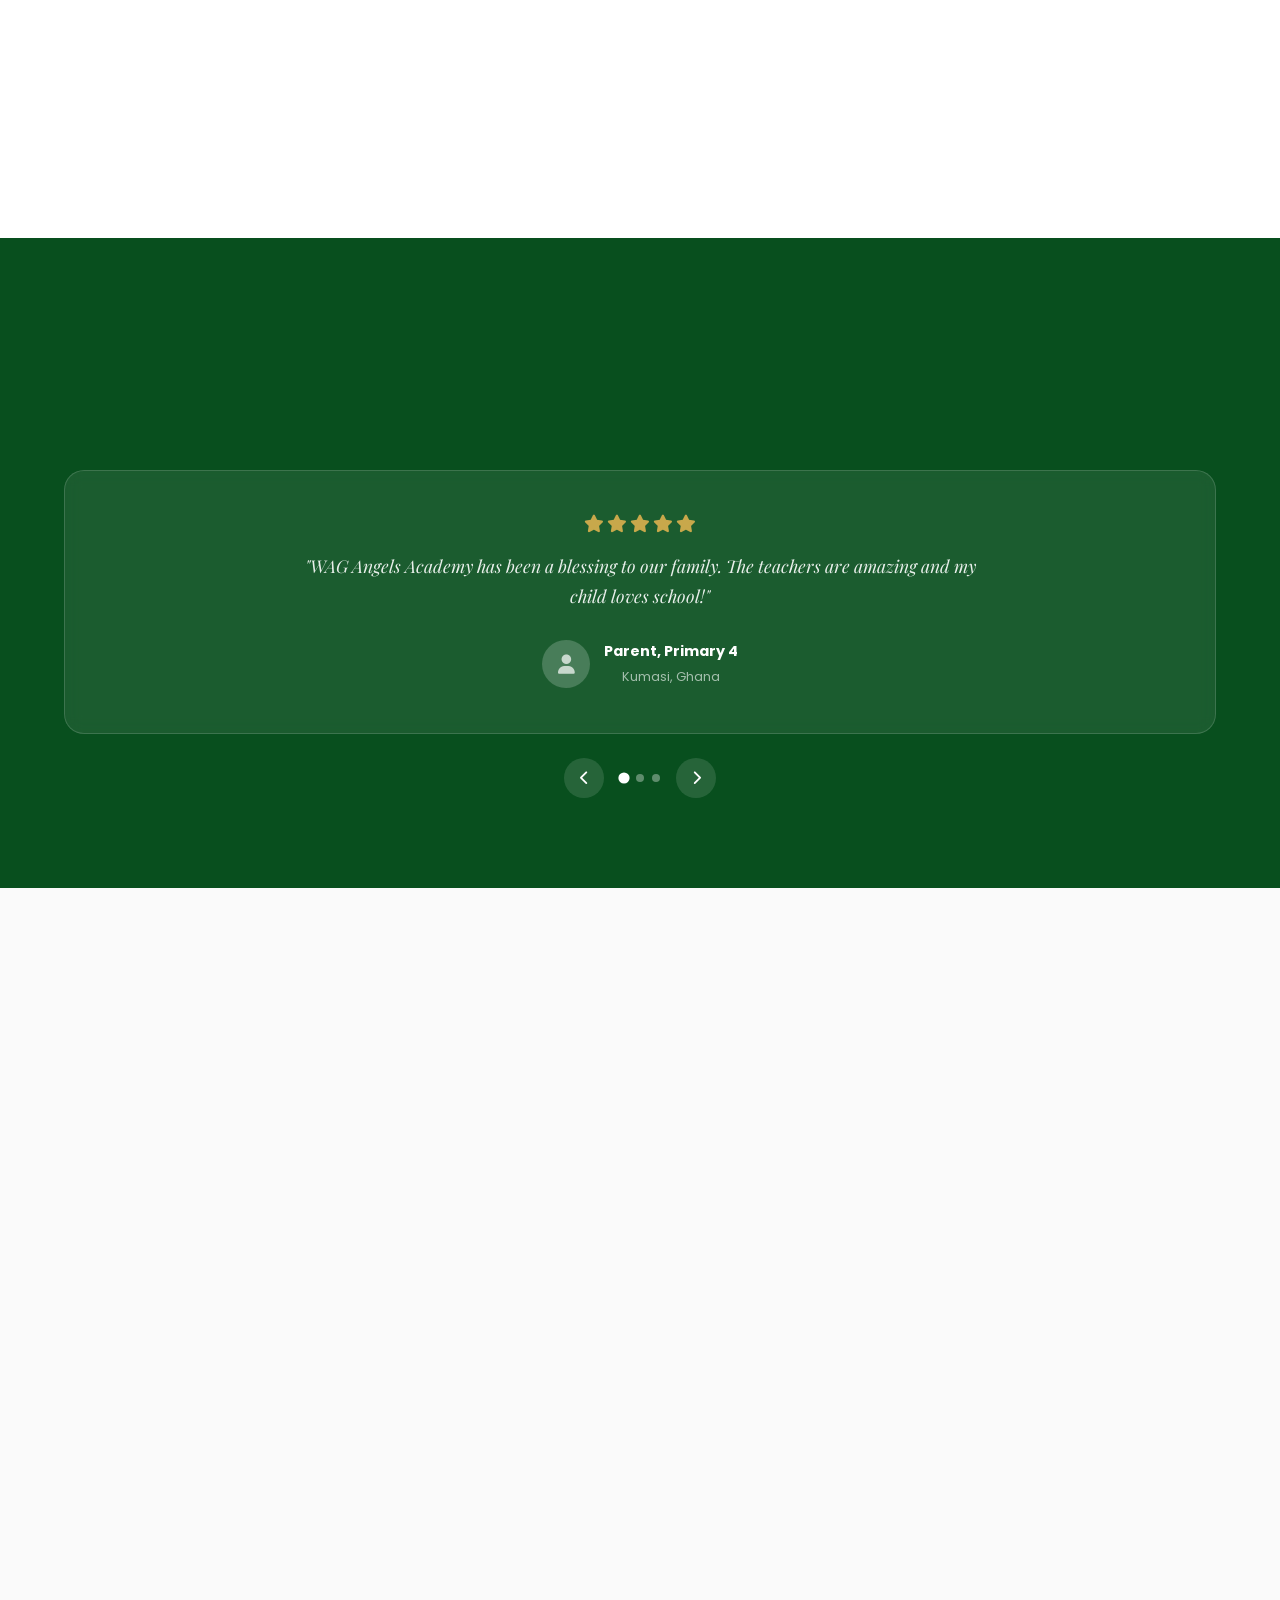
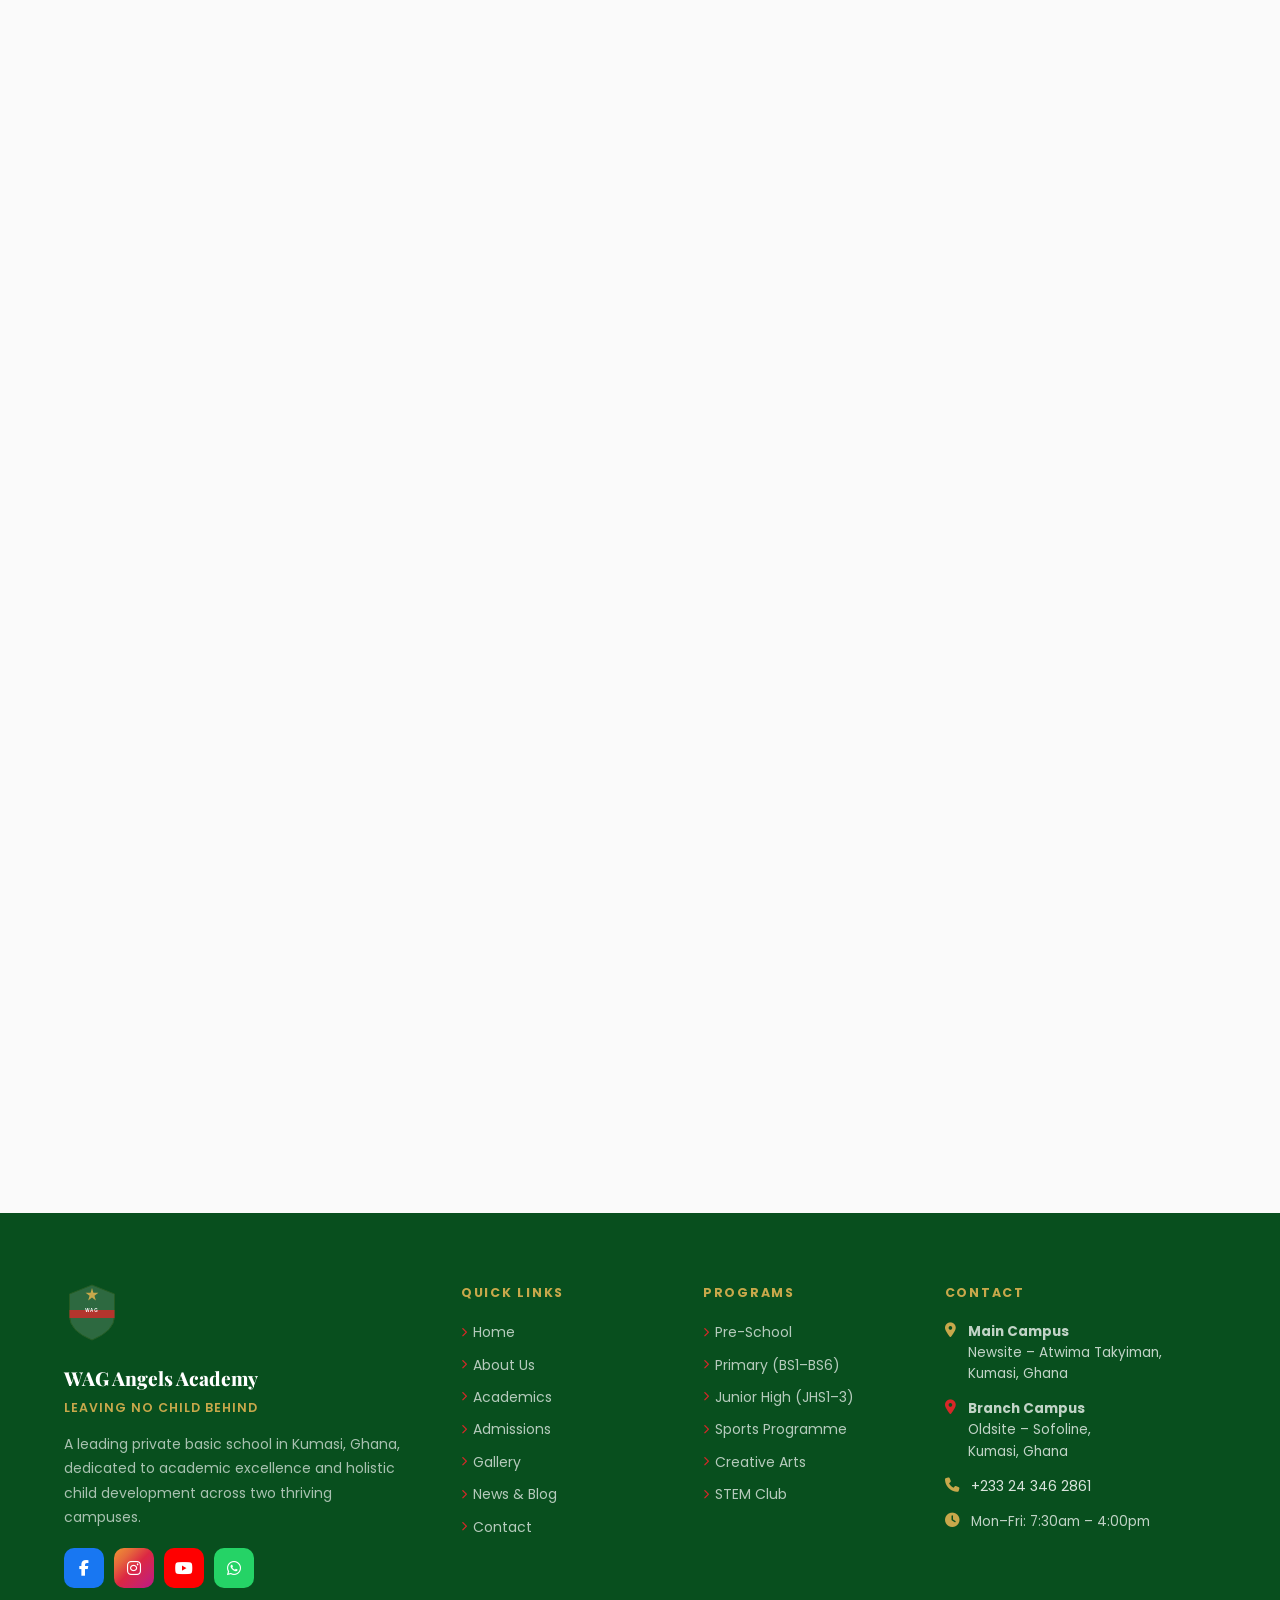
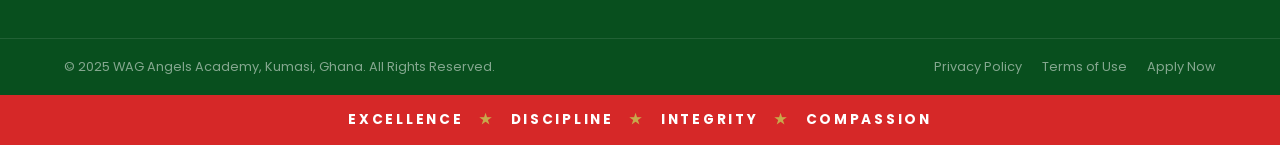
==== commit f82f9c64: "Fix contact form markup formatting" ====
--- a/index.html
+++ b/index.html
@@ -798,7 +798,8 @@
                 </div>
                 <button type="submit" class="btn btn-primary full-w">Send Message <i class="fas fa-paper-plane"></i></button>
                 </form>
-                <div class="form-success" id="formSuccess" role="status" aria-live="polite"></div>                </div>
+                <div class="form-success" id="formSuccess" role="status" aria-live="polite"></div>
+                </div>
             </div>
             </div>
 
--- a/assets/styles.css
+++ b/assets/styles.css
@@ -1760,4 +1760,14 @@
     @media (prefers-reduced-motion: reduce) {
     *, *::before, *::after { transition: none !important; animation: none !important; }
     .reveal { opacity: 1; transform: none; }
-    }+    }
+
+/* Form delivery feedback */
+.form-feedback {
+  flex-basis: 100%;
+  margin: 0;
+  color: var(--muted);
+  font-size: 0.82rem;
+  line-height: 1.5;
+}
+#nlEmail[aria-invalid="true"] { border-color: var(--red); }
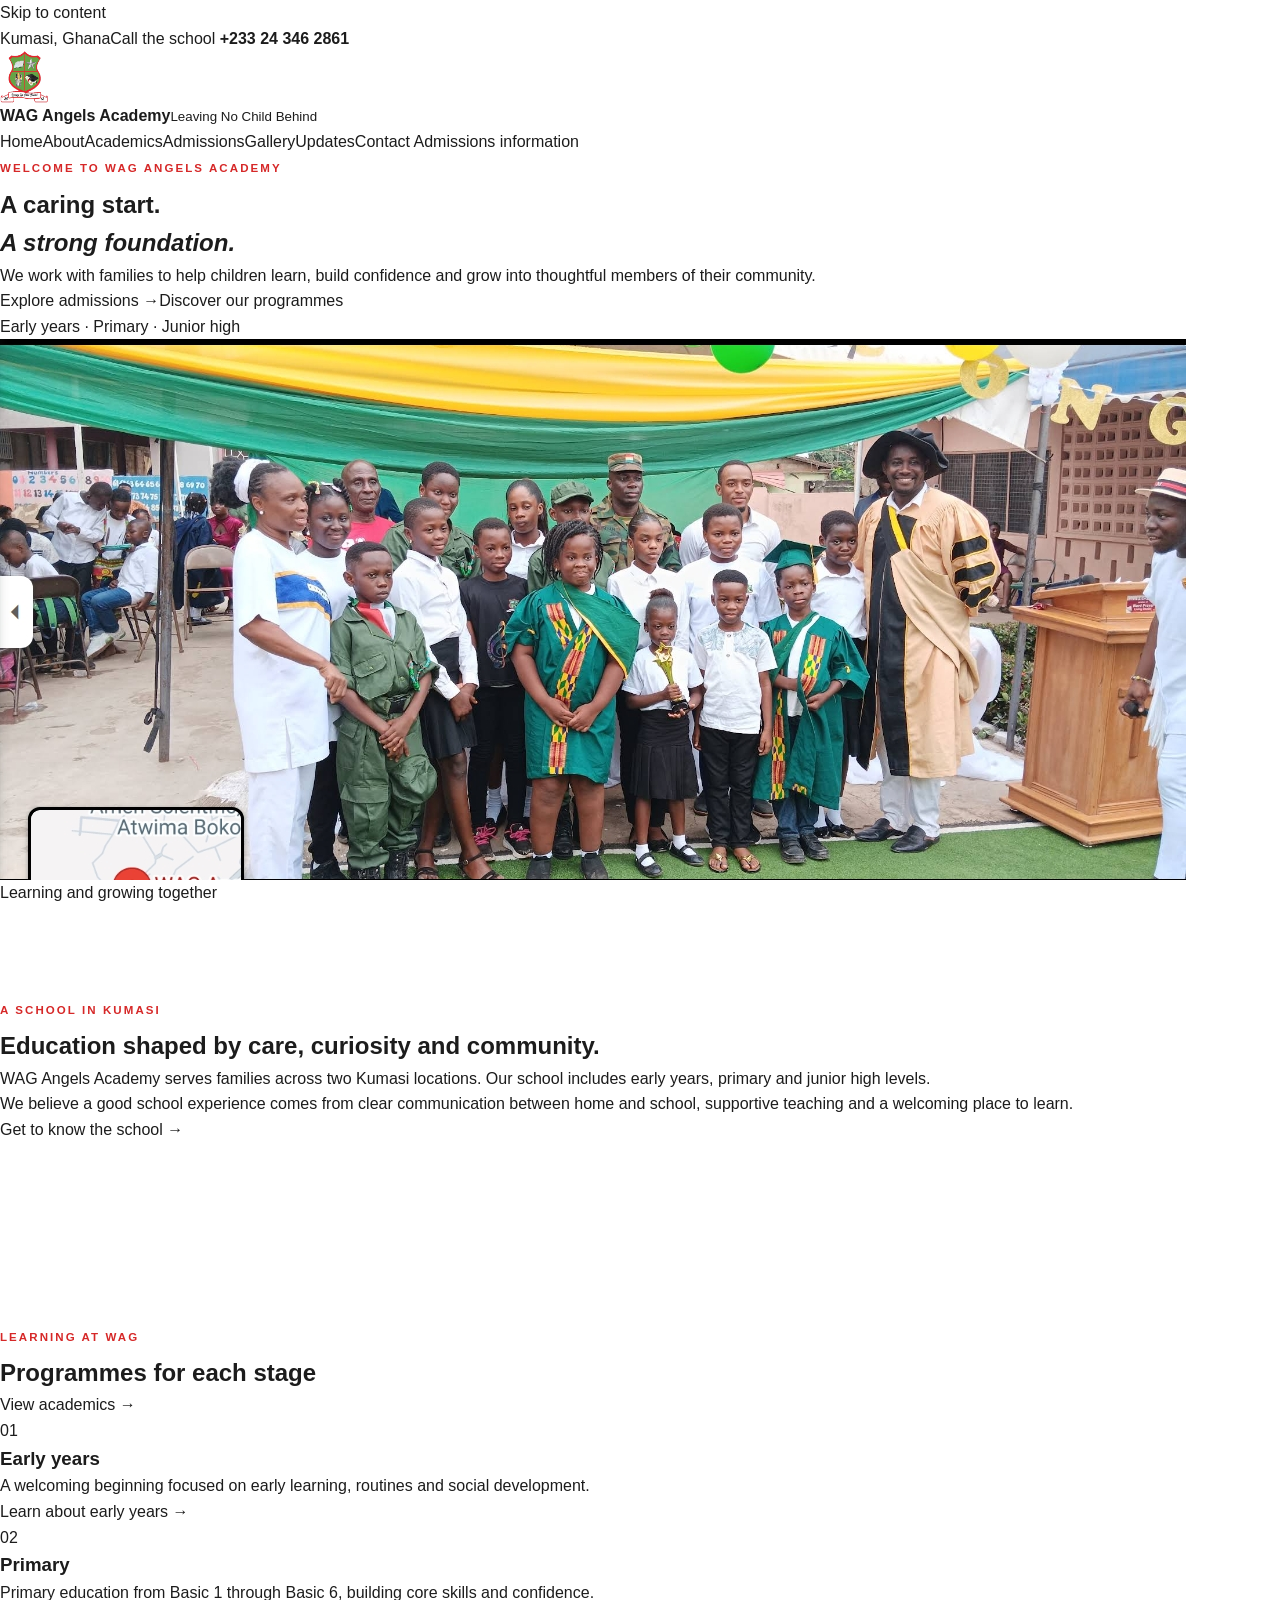
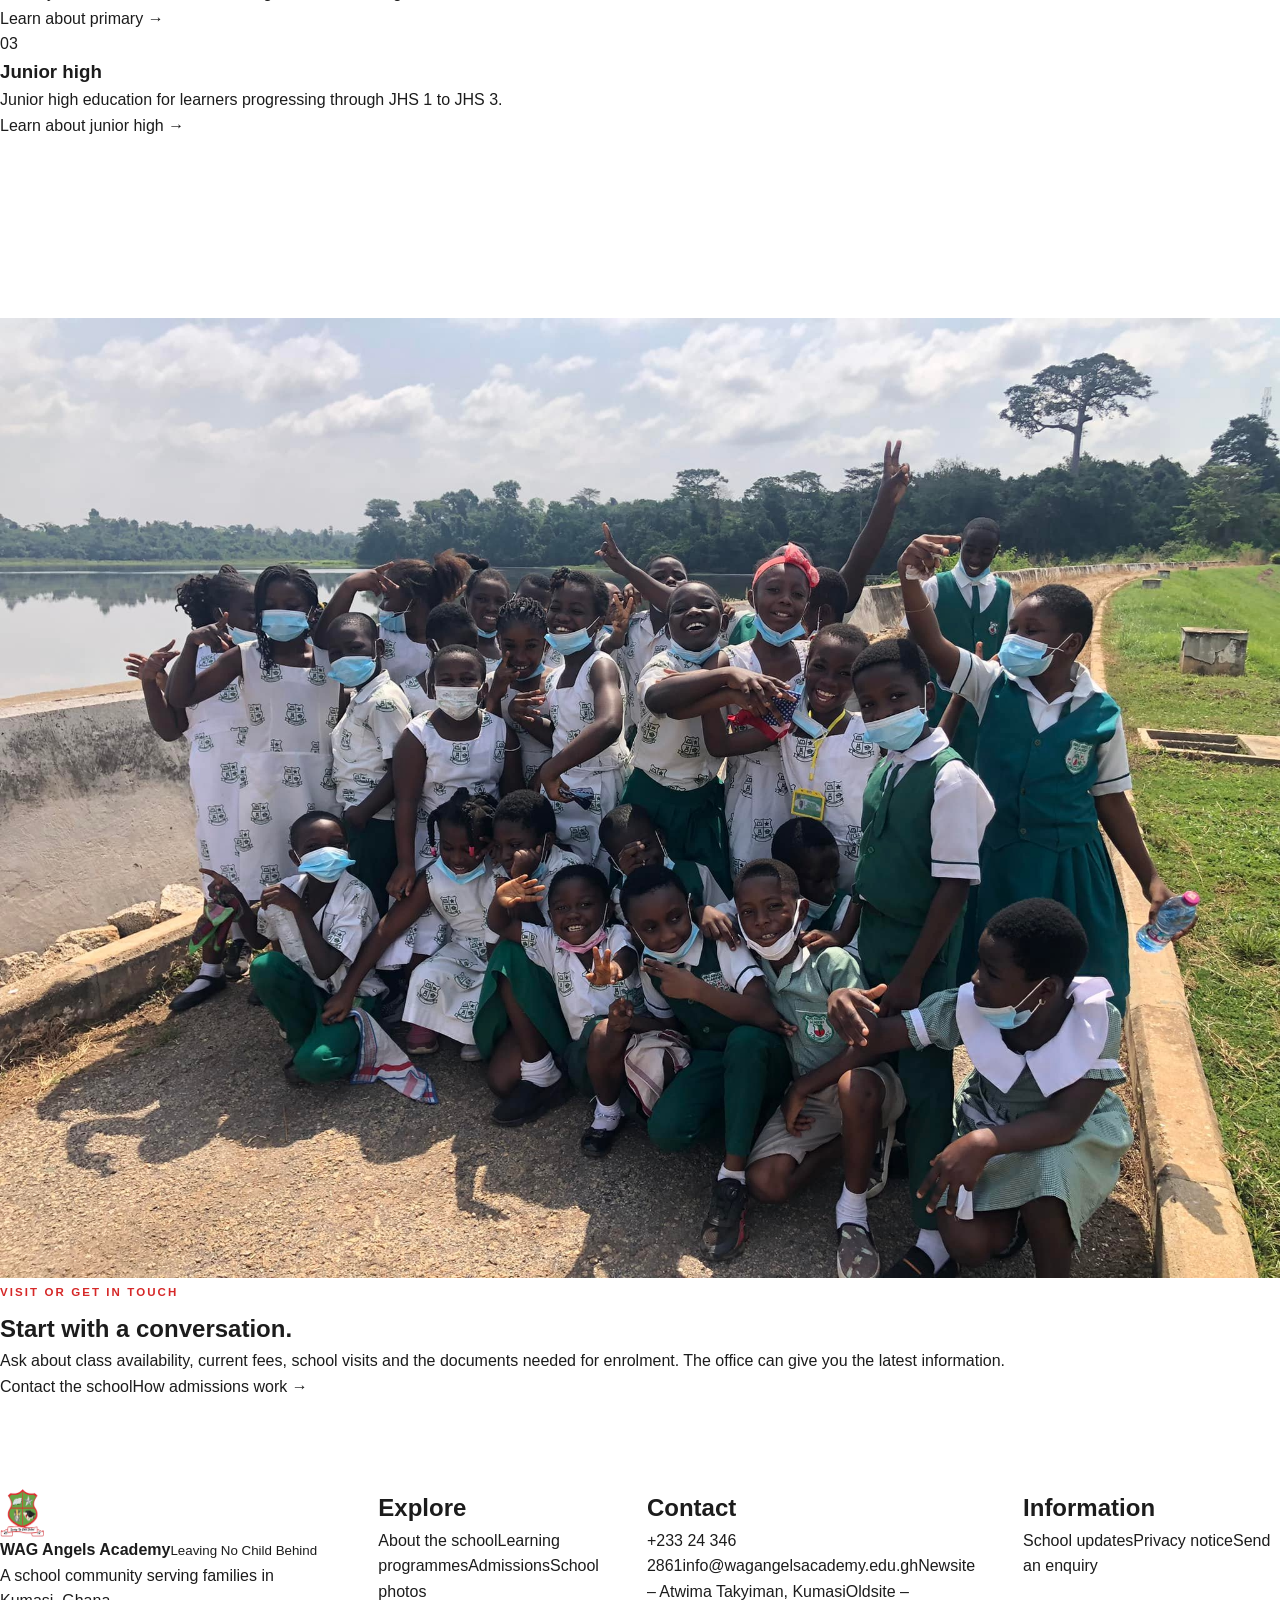
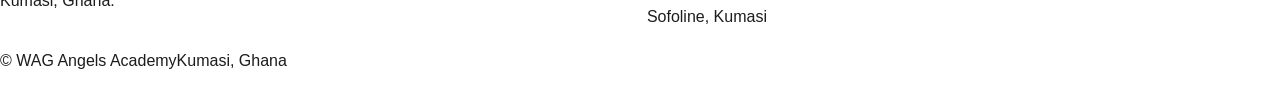
==== commit 472f9a85: "Redesign academy site and add professional pages" ====
--- a/index.html
+++ b/index.html
@@ -1,953 +1,54 @@
-<!DOCTYPE html>
+<!doctype html>
 <html lang="en">
 <head>
-    <meta charset="UTF-8" />
-    <meta name="viewport" content="width=device-width, initial-scale=1.0" />
-    <title>WAG Angels Academy – Leaving No Child Behind</title>
-    <link rel="stylesheet" href="assets/styles.css" />
-    <link href="https://fonts.googleapis.com/css2?family=Poppins:wght@300;400;500;600;700;800&family=Playfair+Display:wght@700;800&display=swap" rel="stylesheet" />
-    <link rel="stylesheet" href="https://cdnjs.cloudflare.com/ajax/libs/font-awesome/6.5.0/css/all.min.css" />
-    </head>
-    <body>
-
-    <!-- ========== ANNOUNCEMENT BAR ========== -->
-    <div class="announcement-bar">
-        <div class="container">
-        <span><i class="fas fa-bullhorn"></i>&nbsp; Admissions Open for 2025/2026 Academic Year — <a href="#admissions">Apply Now →</a></span>
-        <span class="ann-right"><i class="fas fa-phone"></i> +233 24 346 2861 &nbsp;|&nbsp; <i class="fas fa-clock"></i> Mon–Fri: 7:30am – 4:00pm</span>
-        </div>
+  <meta charset="utf-8">
+  <meta name="viewport" content="width=device-width, initial-scale=1">
+  <meta name="theme-color" content="#17483f">
+  <meta name="description" content="Meet WAG Angels Academy, a school community in Kumasi offering early years, primary and junior high education.">
+  <title>A place to learn and grow | WAG Angels Academy</title>
+  <link rel="icon" href="assets/media/LOGO1-removebg-preview.png">
+  <link rel="stylesheet" href="assets/styles.css">
+  <script src="assets/script.js" defer></script>
+</head>
+<body>
+  <a class="skip-link" href="#main">Skip to content</a>
+  <div class="topline"><div class="wrap topline-inner"><span>Kumasi, Ghana</span><a href="tel:+233243462861">Call the school <strong>+233 24 346 2861</strong></a></div></div>
+  <header class="site-header">
+    <div class="wrap header-inner">
+      <a class="brand" href="index.html" aria-label="WAG Angels Academy home">
+        <img src="assets/media/LOGO1-removebg-preview.png" alt="" width="48" height="52">
+        <span><strong>WAG Angels Academy</strong><small>Leaving No Child Behind</small></span>
+      </a>
+      <button class="menu-toggle" type="button" aria-expanded="false" aria-controls="site-nav" aria-label="Open navigation"><span></span><span></span><span></span></button>
+      <nav class="site-nav" id="site-nav" aria-label="Main navigation">
+        <a href="index.html" aria-current="page">Home</a><a href="about.html" >About</a><a href="academics.html" >Academics</a><a href="admissions.html" >Admissions</a><a href="gallery.html" >Gallery</a><a href="news.html" >Updates</a><a href="contact.html" >Contact</a>
+        <a class="nav-cta" href="admissions.html">Admissions information</a>
+      </nav>
     </div>
-
-    <!-- ========== NAVBAR ========== -->
-    <nav class="navbar" id="navbar">
-        <div class="container nav-inner">
-
-        <a href="#home" class="nav-brand">
-            <!-- SVG CREST -->
-            <img src="assets/media/LOGO1-removebg-preview.png" alt="wag_logo" width="50">
-            <div class="brand-text">
-            <span class="brand-name">WAG Angels Academy</span>
-            <span class="brand-motto">Leaving No Child Behind</span>
-            </div>
-        </a>
-
-        <ul class="nav-links" id="navLinks">
-            <li><a href="#home" class="nav-link active">Home</a></li>
-            <li><a href="#about" class="nav-link">About</a></li>
-            <li><a href="#academics" class="nav-link">Academics</a></li>
-            <li><a href="#admissions" class="nav-link">Admissions</a></li>
-            <li><a href="#gallery" class="nav-link">Gallery</a></li>
-            <li><a href="#news" class="nav-link">News &amp; Blog</a></li>
-            <li><a href="#contact" class="nav-link">Contact</a></li>
-            <li><a href="#admissions" class="btn btn-apply">Apply Now</a></li>
-        </ul>
-
-        <button class="hamburger" id="hamburger" aria-label="Toggle menu" aria-expanded="false">
-            <span></span><span></span><span></span>
-        </button>
-        </div>
-    </nav>
-
-    <!-- ========== HERO ========== -->
-    <section id="home" class="hero">
-        <div class="hero-overlay"></div>
-        <div class="hero-bg-pattern"></div>
-        <div class="container hero-content reveal">
-        <span class="hero-eyebrow"><i class="fas fa-graduation-cap"></i> &nbsp;Welcome to WAG Angels Academy</span>
-        <div class="overlay"></div>
-        <h1 class="hero-title">Nurturing Future<br><span class="hero-highlight">Leaders</span> Today</h1>
-        <p class="hero-sub">Leaving No Child Behind</p>
-        <p class="hero-desc">Building confident, responsible, and compassionate leaders of tomorrow through academic excellence, strong values, and a nurturing environment.</p>
-        <div class="hero-btns">
-            <a href="#admissions" class="btn btn-primary">Apply Now <i class="fas fa-arrow-right"></i></a>
-            <a href="#about" class="btn btn-ghost">Learn More</a>
-        </div>
-        <div class="hero-stats">
-            <div class="h-stat"><span class="h-num">500+</span><span class="h-lbl">Students</span></div>
-            <div class="h-stat-div"></div>
-            <div class="h-stat"><span class="h-num">30+</span><span class="h-lbl">Teachers</span></div>
-            <div class="h-stat-div"></div>
-            <div class="h-stat"><span class="h-num">2</span><span class="h-lbl">Campuses</span></div>
-            <div class="h-stat-div"></div>
-            <div class="h-stat"><span class="h-num">98%</span><span class="h-lbl">Pass Rate</span></div>
-        </div>
-        </div>
-        <div class="hero-scroll-hint"><span></span></div>
+  </header>
+  <main id="main">
+    <section class="home-hero">
+      <div class="wrap hero-grid">
+        <div class="hero-copy"><p class="eyebrow">Welcome to WAG Angels Academy</p><h1>A caring start.<br><em>A strong foundation.</em></h1><p class="lead">We work with families to help children learn, build confidence and grow into thoughtful members of their community.</p><div class="actions"><a class="button button-primary" href="admissions.html">Explore admissions <span aria-hidden="true">→</span></a><a class="text-link" href="academics.html">Discover our programmes</a></div><p class="hero-note">Early years · Primary · Junior high</p></div>
+        <figure class="hero-photo"><img src="assets/media/GRADUATION%20PIC.jpeg" alt="A school graduation gathering"><figcaption>Learning and growing together</figcaption></figure>
+      </div>
     </section>
-
-    <!-- ========== WHY CHOOSE US ========== -->
-    <section class="why-section section-pad" id="why">
-        <div class="container">
-        <div class="section-header center reveal">
-            <span class="eyebrow">Why Choose Us</span>
-            <h2 class="section-title">Why Choose <span>WAG Angels Academy</span></h2>
-            <div class="title-bar"></div>
-        </div>
-        <div class="why-grid">
-            <div class="why-card reveal">
-            <div class="why-icon"><i class="fas fa-chalkboard-teacher"></i></div>
-            <h3>Qualified Teachers</h3>
-            <p>Our certified, passionate educators bring expertise and care to every classroom, tailoring teaching to each learner's needs.</p>
-            </div>
-            <div class="why-card reveal">
-            <div class="why-icon"><i class="fas fa-building"></i></div>
-            <h3>Modern Facilities</h3>
-            <p>State-of-the-art classrooms, science labs, ICT centres, and sports grounds create an inspiring learning environment.</p>
-            </div>
-            <div class="why-card reveal">
-            <div class="why-icon"><i class="fas fa-trophy"></i></div>
-            <h3>Academic Excellence</h3>
-            <p>Consistent top performers in BECE and national competitions — we set the standard for academic achievement in Kumasi.</p>
-            </div>
-            <div class="why-card reveal">
-            <div class="why-icon"><i class="fas fa-shield-alt"></i></div>
-            <h3>Safe Environment</h3>
-            <p>A secure, inclusive, and welcoming campus where every child feels valued, protected, and free to grow.</p>
-            </div>
-        </div>
-        </div>
-    </section>
-
-    <!-- ========== ABOUT ========== -->
-    <section id="about" class="about-section section-pad">
-        <div class="container">
-        <div class="section-header center reveal">
-            <span class="eyebrow">About Us</span>
-            <h2 class="section-title">About <span>WAG Angels Academy</span></h2>
-            <div class="title-bar"></div>
-            <p class="section-desc">WAG Angels Academy is committed to providing quality education that builds character, confidence, and excellence in every child.</p>
-        </div>
-
-        <!-- Headteacher Message -->
-        <div class="headteacher-block reveal">
-            <div class="ht-image-col">
-            <div class="ht-img-wrap">
-                <div class="ht-img-placeholder">
-                <i class="fas fa-user-tie"><img src="assets/media/HAED.jpeg" alt=""></i>
-                <span>Headteacher</span>
-                </div>
-                <div class="ht-badge"><i class="fas fa-star"></i> 15+ Years Leading</div>
-            </div>
-            </div>
-            <div class="ht-text-col">
-            <span class="eyebrow">Headteacher's Message</span>
-            <h3>A Word From Our <span>Head</span></h3>
-            <div class="title-bar left"></div>
-            <blockquote class="ht-quote">
-                "Welcome to WAG Angels Academy — where we raise confident, responsible, and compassionate leaders of tomorrow. Our dedicated team works tirelessly to ensure that every child, regardless of background, receives the quality education they deserve."
-            </blockquote>
-            <p>At WAG Angels Academy, we believe that true education goes beyond textbooks. We nurture the whole child — academically, morally, and socially — preparing them to face the challenges of an ever-changing world with confidence and integrity.</p>
-            <div class="ht-sig">
-                <div class="ht-sig-line"></div>
-                <span>The Headteacher, WAG Angels Academy</span>
-            </div>
-            </div>
-        </div>
-
-        <!-- Mission Vision Values -->
-        <div class="mvv-grid reveal">
-            <div class="mvv-card mission">
-            <div class="mvv-icon"><i class="fas fa-bullseye"></i></div>
-            <h4>Our Mission</h4>
-            <p>To deliver holistic, quality education that empowers every student academically, morally, and socially — preparing them for future success and responsible citizenship.</p>
-            </div>
-            <div class="mvv-card vision">
-            <div class="mvv-icon"><i class="fas fa-eye"></i></div>
-            <h4>Our Vision</h4>
-            <p>To be the leading basic school in Kumasi, recognised for producing confident, disciplined, and academically excellent graduates who positively impact their communities.</p>
-            </div>
-            <div class="mvv-card values">
-            <div class="mvv-icon"><i class="fas fa-star"></i></div>
-            <h4>Our Values</h4>
-            <ul class="values-list">
-                <li><i class="fas fa-check"></i> Excellence in all endeavours</li>
-                <li><i class="fas fa-check"></i> Discipline and self-respect</li>
-                <li><i class="fas fa-check"></i> Integrity and honesty</li>
-                <li><i class="fas fa-check"></i> Compassion for others</li>
-                <li><i class="fas fa-check"></i> Community and inclusion</li>
-            </ul>
-            </div>
-        </div>
-
-        <!-- School History Timeline -->
-        <div class="history-block reveal">
-            <div class="section-header center" style="margin-bottom:40px;">
-            <span class="eyebrow">Our Journey</span>
-            <h3 class="section-title">School History <span>(Timeline)</span></h3>
-            <div class="title-bar"></div>
-            </div>
-            <div class="timeline">
-            <div class="tl-item left">
-                <div class="tl-dot"></div>
-                <div class="tl-card">
-                <span class="tl-year">2012</span>
-                <h5>School Founded</h5>
-                <p>WAG Angels Academy opened its doors at Oldsite – Sofoline, Kumasi, with a mission to serve the community through quality basic education.</p>
-                </div>
-            </div>
-            <div class="tl-item right">
-                <div class="tl-dot"></div>
-                <div class="tl-card">
-                <span class="tl-year">2015</span>
-                <h5>Expansion of Facilities</h5>
-                <p>New classrooms, a library, and sports facilities were added to accommodate growing enrolment and expanding programmes.</p>
-                </div>
-            </div>
-            <div class="tl-item left">
-                <div class="tl-dot"></div>
-                <div class="tl-card">
-                <span class="tl-year">2018</span>
-                <h5>Introduction of JHS</h5>
-                <p>The Junior High School programme launched, completing the full basic school cycle from Pre-School through JHS 3.</p>
-                </div>
-            </div>
-            <div class="tl-item right">
-                <div class="tl-dot"></div>
-                <div class="tl-card">
-                <span class="tl-year">2020</span>
-                <h5>Main Campus Launched</h5>
-                <p>A larger Main Campus opened at Newsite – Atwima Takyiman, enabling expansion of BS1–BS9 programmes in a modern facility.</p>
-                </div>
-            </div>
-            <div class="tl-item left">
-                <div class="tl-dot"></div>
-                <div class="tl-card">
-                <span class="tl-year">2024</span>
-                <h5>Growing Stronger Together</h5>
-                <p>500+ students across two thriving campuses, with a 98% BECE pass rate and regional quiz championship titles.</p>
-                </div>
-            </div>
-            </div>
-        </div>
-
-        <!-- Our Staff -->
-        <div class="staff-block reveal">
-            <div class="section-header center" style="margin-bottom:40px;">
-            <span class="eyebrow">Meet the Team</span>
-            <h3 class="section-title">Meet <span>Our Staff</span></h3>
-            <div class="title-bar"></div>
-            </div>
-            <div class="staff-grid">
-            <div class="staff-card">
-                <div class="staff-avatar"><i class="fas fa-user-tie"></i></div>
-                <div class="staff-info">
-                <h5>The Headteacher</h5>
-                <span>Head of School</span>
-                </div>
-            </div>
-            <div class="staff-card">
-                <div class="staff-avatar female"><i class="fas fa-user"></i></div>
-                <div class="staff-info">
-                <h5>Deputy Head</h5>
-                <span>Academic Affairs</span>
-                </div>
-            </div>
-            <div class="staff-card">
-                <div class="staff-avatar"><i class="fas fa-user"></i></div>
-                <div class="staff-info">
-                <h5>Science Head</h5>
-                <span>Science Department</span>
-                </div>
-            </div>
-            <div class="staff-card">
-                <div class="staff-avatar female"><i class="fas fa-user"></i></div>
-                <div class="staff-info">
-                <h5>ICT Coordinator</h5>
-                <span>Technology &amp; ICT</span>
-                </div>
-            </div>
-            </div>
-            <div class="about-cta reveal">
-            <p>Be Part of Our Story</p>
-            <a href="#admissions" class="btn btn-primary">Apply Now <i class="fas fa-arrow-right"></i></a>
-            </div>
-        </div>
-        </div>
-    </section>
-
-    <!-- ========== ACADEMICS ========== -->
-    <section id="academics" class="academics-section section-pad">
-        <div class="container">
-        <div class="section-header center reveal">
-            <span class="eyebrow">Home / Academics</span>
-            <h2 class="section-title">Our Academic <span>Programs</span></h2>
-            <div class="title-bar"></div>
-        </div>
-
-        <!-- Program Tabs -->
-        <div class="program-tabs reveal">
-            <div class="tab-btns">
-            <button class="tab-btn active" data-tab="primary">Pre-School</button>
-            <button class="tab-btn" data-tab="jhs">Primary</button>
-            <button class="tab-btn" data-tab="shs">JHS</button>
-            </div>
-            <div class="tab-panels">
-            <div class="tab-panel active" id="tab-primary">
-                <div class="tab-layout">
-                <div class="tab-img-col">
-                    <div class="tab-img-placeholder"><i class="fas fa-book-open"></i></div>
-                </div>
-                <div class="tab-content-col">
-                    <h3>Pre-School Program</h3>
-                    <p class="tab-desc">Our pre-school program provides a strong foundation in literacy, numeracy, and character development. Students in pres-school benefit from a structured curriculum aligned to Ghana Education Service standards, delivered by dedicated, qualified teachers.</p>
-                    <div class="subjects-mini">
-                    <span><i class="fas fa-calculator"></i> Mathematics</span>
-                    <span><i class="fas fa-book"></i> English</span>
-                    <span><i class="fas fa-flask"></i> Science</span>
-                    <span><i class="fas fa-laptop"></i> Phonics</span>
-                    <span><i class="fas fa-palette"></i> Creative Arts</span>
-                    </div>
-                    <a href="#admissions" class="btn btn-primary-sm">View Subjects <i class="fas fa-arrow-right"></i></a>
-                </div>
-                </div>
-            </div>
-            <div class="tab-panel" id="tab-jhs">
-                <div class="tab-layout">
-                <div class="tab-img-col">
-                    <div class="tab-img-placeholder jhs"><i class="fas fa-graduation-cap"></i></div>
-                </div>
-                <div class="tab-content-col">
-                    <h3>Primary Program</h3>
-                    <p class="tab-desc">Our primary program provides a strong foundation in literacy, numeracy, and character development. Students in Basic 1–6 benefit from a structured curriculum aligned to Ghana Education Service standards, delivered by dedicated, qualified teachers.</p>
-                    <div class="subjects-mini">
-                    <span><i class="fas fa-calculator"></i> Mathematics</span>
-                    <span><i class="fas fa-book"></i> English</span>
-                    <span><i class="fas fa-flask"></i> Science</span>
-                    <span><i class="fas fa-laptop"></i> Computing</span>
-                    <span><i class="fas fa-landmark"></i> Phonics</span>
-                    <span><i class="fas fa-language"></i> Ghanaian Language</span>
-                    </div>
-                    <a href="#admissions" class="btn btn-primary-sm">View Subjects <i class="fas fa-arrow-right"></i></a>
-                </div>
-                </div>
-            </div>
-            <div class="tab-panel" id="tab-shs">
-                <div class="tab-layout">
-                <div class="tab-img-col">
-                    <div class="tab-img-placeholder shs"><i class="fas fa-university"></i></div>
-                </div>
-                <div class="tab-content-col">
-                    <h3>JHS Program</h3>
-                    <p class="tab-desc">Our Junior High School programme prepares students in JHS 1–3 for the Basic Education Certificate Examination (BECE). With experienced teachers, science lab practicals, and robust revision support, we consistently achieve a 98% pass rate.</p>
-                    <div class="subjects-mini">
-                    <span><i class="fas fa-calculator"></i> Mathematics</span>
-                    <span><i class="fas fa-book"></i> English</span>
-                    <span><i class="fas fa-flask"></i> Integrated Science</span>
-                    <span><i class="fas fa-laptop"></i> Computing</span>
-                    <span><i class="fas fa-landmark"></i> Social Studies</span>
-                    <span><i class="fas fa-language"></i> Ghanaian Language</span>
-                    </div>
-                    <a href="#admissions" class="btn btn-primary-sm">Learn More <i class="fas fa-arrow-right"></i></a>
-                </div>
-                </div>
-            </div>
-            </div>
-        </div>
-
-        <!-- Subjects Grid -->
-        <div class="subjects-section reveal">
-            <div class="section-header center" style="margin:60px 0 36px;">
-            <h3 class="section-title">Subjects <span>Offered</span></h3>
-            <div class="title-bar"></div>
-            </div>
-            <div class="subjects-grid">
-            <div class="subject-card">
-                <div class="subj-icon math"><i class="fas fa-calculator"></i></div>
-                <h5>Mathematics</h5>
-            </div>
-            <div class="subject-card">
-                <div class="subj-icon eng"><i class="fas fa-book-open"></i></div>
-                <h5>English</h5>
-            </div>
-            <div class="subject-card">
-                <div class="subj-icon sci"><i class="fas fa-flask"></i></div>
-                <h5>Science</h5>
-            </div>
-            <div class="subject-card">
-                <div class="subj-icon ict"><i class="fas fa-laptop-code"></i></div>
-                <h5>Computing</h5>
-            </div>
-            <div class="subject-card">
-                <div class="subj-icon art"><i class="fas fa-palette"></i></div>
-                <h5>Creative Arts</h5>
-            </div>
-            <div class="subject-card">
-                <div class="subj-icon soc"><i class="fas fa-globe-africa"></i></div>
-                <h5>Social Studies</h5>
-            </div>
-            </div>
-        </div>
-
-        <!-- Teaching Approach -->
-        <div class="teaching-block reveal">
-            <div class="section-header center" style="margin:60px 0 36px;">
-            <h3 class="section-title">Our Teaching <span>Approach</span></h3>
-            <div class="title-bar"></div>
-            </div>
-            <div class="approach-layout">
-            <div class="approach-img-col">
-                <div class="approach-img-placeholder"><i class="fas fa-chalkboard-teacher"></i></div>
-            </div>
-            <div class="approach-list-col">
-                <ul class="approach-list">
-                <li><i class="fas fa-check-circle"></i><div><strong>Learner-Centred</strong><p>Every lesson is built around the student's pace, curiosity, and individual learning style.</p></div></li>
-                <li><i class="fas fa-check-circle"></i><div><strong>Practical &amp; Interactive</strong><p>Hands-on experiments, group projects, and real-world applications make learning stick.</p></div></li>
-                <li><i class="fas fa-check-circle"></i><div><strong>Technology Integrated</strong><p>Computing tools and digital resources are embedded across all subjects from Primary upwards.</p></div></li>
-                <li><i class="fas fa-check-circle"></i><div><strong>Character Building</strong><p>Values, integrity, and leadership are woven into everyday classroom culture and activities.</p></div></li>
-                </ul>
-            </div>
-            </div>
-        </div>
-
-        <!-- Clubs & Activities -->
-        <div class="clubs-block reveal">
-            <div class="section-header center" style="margin:60px 0 36px;">
-            <h3 class="section-title">Clubs &amp; <span>Activities</span></h3>
-            <div class="title-bar"></div>
-            </div>
-            <div class="clubs-grid">
-            <div class="club-card"><i class="fas fa-futbol"></i><span>Sports</span></div>
-            <div class="club-card"><i class="fas fa-music"></i><span>Music &amp; Dance</span></div>
-            <div class="club-card"><i class="fas fa-comments"></i><span>Debate Club</span></div>
-            <div class="club-card"><i class="fas fa-atom"></i><span>STEM Club</span></div>
-            <div class="club-card"><i class="fas fa-theater-masks"></i><span>Drama</span></div>
-            <div class="club-card"><i class="fas fa-book-reader"></i><span>Reading Club</span></div>
-            </div>
-            <div class="academics-cta reveal">
-            <a href="#admissions" class="btn btn-primary">Explore Our Programs</a>
-            <a href="#admissions" class="btn btn-outline-green">Apply Now</a>
-            </div>
-        </div>
-        </div>
-    </section>
-
-    <!-- ========== ADMISSIONS ========== -->
-    <section id="admissions" class="admissions-section section-pad">
-        <div class="container">
-        <div class="section-header center reveal">
-            <span class="eyebrow">Home / Admissions</span>
-            <h2 class="section-title">Admissions</h2>
-            <div class="title-bar"></div>
-        </div>
-        <div class="admissions-layout">
-            <div class="adm-left reveal">
-
-            <!-- Requirements -->
-            <div class="adm-card">
-                <h3><i class="fas fa-clipboard-list"></i> Admission Requirements</h3>
-                <ul class="req-list">
-                <li><i class="fas fa-check-circle"></i> Completed Application Form</li>
-                <li><i class="fas fa-check-circle"></i> Birth Certificate</li>
-                <li><i class="fas fa-check-circle"></i> Previous School Reports</li>
-                <li><i class="fas fa-check-circle"></i> Passport Photos (2 copies)</li>
-                <li><i class="fas fa-check-circle"></i> Interview with School Officials</li>
-                <li><i class="fas fa-check-circle"></i> Payment of Registration Fee</li>
-                </ul>
-            </div>
-
-            <!-- Process Steps -->
-            <div class="adm-card">
-                <h3><i class="fas fa-list-ol"></i> Admission Process</h3>
-                <div class="process-steps">
-                <div class="step">
-                    <div class="step-num">1</div>
-                    <div class="step-info"><strong>Submit Form</strong><p>Complete and submit the application form online or in person.</p></div>
-                </div>
-                <div class="step-connector"></div>
-                <div class="step">
-                    <div class="step-num">2</div>
-                    <div class="step-info"><strong>Review</strong><p>Our admissions team reviews your application and documents.</p></div>
-                </div>
-                <div class="step-connector"></div>
-                <div class="step">
-                    <div class="step-num">3</div>
-                    <div class="step-info"><strong>Interview</strong><p>Attend a brief interview with your child and school officials.</p></div>
-                </div>
-                <div class="step-connector"></div>
-                <div class="step">
-                    <div class="step-num">4</div>
-                    <div class="step-info"><strong>Decision</strong><p>Receive your admission decision and complete enrolment.</p></div>
-                </div>
-                </div>
-                <div class="adm-btns">
-                <a href="#contact" class="btn btn-outline-green"><i class="fas fa-download"></i> Download Form</a>
-                <a href="#contact" class="btn btn-primary"><i class="fas fa-paper-plane"></i> Apply Now</a>
-                </div>
-            </div>
-            </div>
-
-            <div class="adm-right reveal">
-            <div class="adm-info-card">
-                <div class="adm-info-header">
-                <i class="fas fa-school"></i>
-                <h3>Enrol Your Child Today</h3>
-                <p>Give your child the gift of quality education at WAG Angels Academy.</p>
-                </div>
-                <div class="adm-details">
-                <div class="adm-detail-item">
-                    <i class="fas fa-map-marker-alt"></i>
-                    <div>
-                    <strong>Main Campus</strong>
-                    <span>Newsite – Atwima Takyiman, Kumasi</span>
-                    </div>
-                </div>
-                <div class="adm-detail-item">
-                    <i class="fas fa-map-marker-alt red">
-                        <iframe src="https://www.google.com/maps/embed?pb=!1m18!1m12!1m3!1d3962.543988419548!2d-1.6573135264344356!3d6.7032565932923545!2m3!1f0!2f0!3f0!3m2!1i1024!2i768!4f13.1!3m3!1m2!1s0xfdb974631ba6e31%3A0xd7dd93be14901a59!2sWAG%20ANGEL'S%20ACADEMY%20(Old%20Site)!5e0!3m2!1sen!2sgh!4v1786103499901!5m2!1sen!2sgh" width="600" height="450" style="border:0;" allowfullscreen="" loading="lazy" referrerpolicy="strict-origin-when-cross-origin"></iframe>
-                    </i>
-                    <div>
-                    <strong>Branch Campus (Pre-School)</strong>
-                    <span>Oldsite – Sofoline, Kumasi</span>
-                    </div>
-                </div>
-                <div class="adm-detail-item">
-                    <i class="fas fa-phone"></i>
-                    <div>
-                    <strong>Phone / WhatsApp</strong>
-                    <a href="tel:+233243462861">+233 24 346 2861</a>
-                    </div>
-                </div>
-                <div class="adm-detail-item">
-                    <i class="fas fa-clock"></i>
-                    <div>
-                    <strong>Office Hours</strong>
-                    <span>Mon–Fri: 7:30am – 4:00pm</span>
-                    </div>
-                </div>
-                </div>
-                <div class="adm-levels">
-                <h4>Available Programs</h4>
-                <div class="level-tags">
-                    <span>Pre-School</span>
-                    <span>Primary (BS1–BS6)</span>
-                    <span>JHS 1–3</span>
-                </div>
-                </div>
-            </div>
-            <div class="adm-banner">
-                <i class="fas fa-exclamation-circle"></i>
-                <div>
-                <strong>Limited Spaces Available!</strong>
-                <span>Apply now and secure your child's future.</span>
-                </div>
-            </div>
-            </div>
-        </div>
-        </div>
-    </section>
-
-    <!-- ========== GALLERY ========== -->
-    <section id="gallery" class="gallery-section section-pad">
-        <div class="container">
-        <div class="section-header center reveal">
-            <span class="eyebrow">Home / Gallery</span>
-            <h2 class="section-title">Photo <span>Gallery</span></h2>
-            <div class="title-bar"></div>
-            <p class="section-desc">A glimpse into school life — events, classrooms, sports, and celebrations at WAG Angels Academy.</p>
-        </div>
-
-        <div class="gallery-filters reveal">
-            <button class="gal-btn active" data-filter="all">All</button>
-            <button class="gal-btn" data-filter="events">Events</button>
-            <button class="gal-btn" data-filter="classrooms">Classrooms</button>
-            <button class="gal-btn" data-filter="facilities">Facilities</button>
-        </div>
-
-        <div class="gallery-grid" id="galleryGrid">
-            <div class="gal-item" data-category="events">
-            <div class="gal-img green-tile"><i class="fas fa-trophy"></i><span>Sports Day 2024</span></div>
-            <div class="gal-overlay"><i class="fas fa-search-plus"></i></div>
-            </div>
-            <div class="gal-item tall" data-category="classrooms">
-            <div class="gal-img blue-tile"><i class="fas fa-chalkboard"></i><span>Primary Classroom</span></div>
-            <div class="gal-overlay"><i class="fas fa-search-plus"></i></div>
-            </div>
-            <div class="gal-item" data-category="facilities">
-            <div class="gal-img teal-tile"><i class="fas fa-flask"></i><span>Science Lab</span></div>
-            <div class="gal-overlay"><i class="fas fa-search-plus"></i></div>
-            </div>
-            <div class="gal-item wide" data-category="events">
-            <div class="gal-img red-tile"><i class="fas fa-graduation-cap"></i><span>Graduation Ceremony</span></div>
-            <div class="gal-overlay"><i class="fas fa-search-plus"></i></div>
-            </div>
-            <div class="gal-item" data-category="classrooms">
-            <div class="gal-img purple-tile"><i class="fas fa-laptop"></i><span>ICT Centre</span></div>
-            <div class="gal-overlay"><i class="fas fa-search-plus"></i></div>
-            </div>
-            <div class="gal-item" data-category="facilities">
-            <div class="gal-img orange-tile"><i class="fas fa-futbol"></i><span>Sports Ground</span></div>
-            <div class="gal-overlay"><i class="fas fa-search-plus"></i></div>
-            </div>
-            <div class="gal-item" data-category="events">
-            <div class="gal-img yellow-tile"><i class="fas fa-star"></i><span>Prize Giving Day</span></div>
-            <div class="gal-overlay"><i class="fas fa-search-plus"></i></div>
-            </div>
-            <div class="gal-item tall" data-category="classrooms">
-            <div class="gal-img indigo-tile"><i class="fas fa-book"></i><span>Library</span></div>
-            <div class="gal-overlay"><i class="fas fa-search-plus"></i></div>
-            </div>
-            <div class="gal-item" data-category="facilities">
-            <div class="gal-img green-tile"><i class="fas fa-music"></i><span>Music Room</span></div>
-            <div class="gal-overlay"><i class="fas fa-search-plus"></i></div>
-            </div>
-        </div>
-
-        <div class="gallery-load reveal">
-            <button class="btn btn-outline-green" id="loadMore"><i class="fas fa-images"></i> Load More</button>
-        </div>
-        </div>
-    </section>
-
-    <!-- Lightbox -->
-    <div class="lightbox" id="lightbox">
-        <button class="lb-close" id="lbClose"><i class="fas fa-times"></i></button>
-        <div class="lb-content">
-        <div class="lb-img-wrap" id="lbImgWrap"></div>
-        </div>
+    <section class="intro-section section-pad"><div class="wrap intro-grid"><div><p class="eyebrow">A school in Kumasi</p><h2>Education shaped by care, curiosity and community.</h2></div><div><p>WAG Angels Academy serves families across two Kumasi locations. Our school includes early years, primary and junior high levels.</p><p>We believe a good school experience comes from clear communication between home and school, supportive teaching and a welcoming place to learn.</p><a class="text-link" href="about.html">Get to know the school <span aria-hidden="true">→</span></a></div></div></section>
+    <section class="section-pad soft-section"><div class="wrap"><div class="section-heading"><div><p class="eyebrow">Learning at WAG</p><h2>Programmes for each stage</h2></div><a class="text-link" href="academics.html">View academics <span aria-hidden="true">→</span></a></div><div class="cards three">
+      <article class="info-card"><span class="card-index">01</span><h3>Early years</h3><p>A welcoming beginning focused on early learning, routines and social development.</p><a href="academics.html#early-years">Learn about early years <span aria-hidden="true">→</span></a></article>
+      <article class="info-card"><span class="card-index">02</span><h3>Primary</h3><p>Primary education from Basic 1 through Basic 6, building core skills and confidence.</p><a href="academics.html#primary">Learn about primary <span aria-hidden="true">→</span></a></article>
+      <article class="info-card"><span class="card-index">03</span><h3>Junior high</h3><p>Junior high education for learners progressing through JHS 1 to JHS 3.</p><a href="academics.html#junior-high">Learn about junior high <span aria-hidden="true">→</span></a></article>
+    </div></div></section>
+    <section class="section-pad"><div class="wrap campus-row"><div class="campus-photo"><img src="assets/media/exc.jpg" alt="A moment from school life" loading="lazy"></div><div><p class="eyebrow">Visit or get in touch</p><h2>Start with a conversation.</h2><p>Ask about class availability, current fees, school visits and the documents needed for enrolment. The office can give you the latest information.</p><div class="actions"><a class="button button-primary" href="contact.html">Contact the school</a><a class="text-link" href="admissions.html">How admissions work <span aria-hidden="true">→</span></a></div></div></div></section>
+  </main>
+  <footer class="site-footer">
+    <div class="wrap footer-grid">
+      <div class="footer-about"><a class="brand brand-footer" href="index.html"><img src="assets/media/LOGO1-removebg-preview.png" alt="" width="44" height="48"><span><strong>WAG Angels Academy</strong><small>Leaving No Child Behind</small></span></a><p>A school community serving families in Kumasi, Ghana.</p></div>
+      <div><h2>Explore</h2><a href="about.html">About the school</a><a href="academics.html">Learning programmes</a><a href="admissions.html">Admissions</a><a href="gallery.html">School photos</a></div>
+      <div><h2>Contact</h2><a href="tel:+233243462861">+233 24 346 2861</a><a href="mailto:info@wagangelsacademy.edu.gh">info@wagangelsacademy.edu.gh</a><span>Newsite – Atwima Takyiman, Kumasi</span><span>Oldsite – Sofoline, Kumasi</span></div>
+      <div><h2>Information</h2><a href="news.html">School updates</a><a href="privacy.html">Privacy notice</a><a href="contact.html">Send an enquiry</a></div>
     </div>
-
-    <!-- ========== NEWS & BLOG ========== -->
-    <section id="news" class="news-section section-pad">
-        <div class="container">
-        <div class="section-header center reveal">
-            <span class="eyebrow">Home / News</span>
-            <h2 class="section-title">News &amp; <span>Blog</span></h2>
-            <div class="title-bar"></div>
-        </div>
-
-        <!-- Featured Article -->
-        <div class="featured-article reveal">
-            <div class="fa-image-col">
-            <div class="fa-img-placeholder"><i class="fas fa-newspaper"></i></div>
-            <span class="fa-badge">Featured Article</span>
-            </div>
-            <div class="fa-content-col">
-            <span class="news-tag">🎓 Academic Achievement</span>
-            <h3>WAG Angels Academy Achieves 98% BECE Pass Rate — Region's Best</h3>
-            <p class="fa-date"><i class="fas fa-calendar"></i> June 20, 2025</p>
-            <p>WAG Angels Academy has once again demonstrated academic excellence, achieving a remarkable 98% BECE pass rate for the 2024/2025 academic year. Several students earned distinction marks, with top performers being celebrated at the annual prize-giving ceremony.</p>
-            <p>The Headteacher credited the achievement to the dedication of both teachers and students, as well as the strong partnership with parents and guardians throughout the year.</p>
-            <a href="#" class="btn btn-primary-sm">Read More <i class="fas fa-arrow-right"></i></a>
-            </div>
-        </div>
-
-        <!-- Latest News Cards -->
-        <div class="section-header" style="margin:50px 0 28px;">
-            <h3 class="section-title">Latest <span>News</span></h3>
-            <div class="title-bar left"></div>
-        </div>
-        <div class="news-grid reveal">
-            <div class="news-card">
-            <div class="nc-img green-tile"><i class="fas fa-bullhorn"></i></div>
-            <div class="nc-body">
-                <span class="news-tag">📢 Announcement</span>
-                <h4>Admissions Open for 2025/2026 Academic Year</h4>
-                <p class="nc-date"><i class="fas fa-calendar"></i> June 20, 2025</p>
-                <p>Enrolment is now open for all classes. Limited spaces available — secure your child's place today.</p>
-                <a href="#contact" class="nc-link">Enquire about this <i class="fas fa-arrow-right"></i></a>
-            </div>
-            </div>
-            <div class="news-card">
-            <div class="nc-img red-tile"><i class="fas fa-trophy"></i></div>
-            <div class="nc-body">
-                <span class="news-tag" style="color:var(--red);">🏆 Achievement</span>
-                <h4>WAG Angels Wins Regional Quiz Championship 2024</h4>
-                <p class="nc-date"><i class="fas fa-calendar"></i> June 20, 2025</p>
-                <p>Our JHS team emerged champions at the Kumasi Municipal Academic Quiz, defeating 12 other schools.</p>
-                <a href="#contact" class="nc-link">Enquire about this <i class="fas fa-arrow-right"></i></a>
-            </div>
-            </div>
-            <div class="news-card">
-            <div class="nc-img blue-tile"><i class="fas fa-calendar-alt"></i></div>
-            <div class="nc-body">
-                <span class="news-tag" style="color:#2471a3;">📅 School Life</span>
-                <h4>Annual Cultural Day Celebration — Save the Date</h4>
-                <p class="nc-date"><i class="fas fa-calendar"></i> June 20, 2025</p>
-                <p>Join us for a vibrant celebration of Ghanaian culture, food, music, and tradition on 14th July 2025.</p>
-                <a href="#contact" class="nc-link">Enquire about this <i class="fas fa-arrow-right"></i></a>
-            </div>
-            </div>
-        </div>
-
-        <!-- Upcoming Events -->
-        <div class="events-block reveal">
-            <div class="section-header" style="margin:50px 0 28px;">
-            <h3 class="section-title">Upcoming <span>Events</span></h3>
-            <div class="title-bar left"></div>
-            </div>
-            <div class="events-row">
-            <div class="event-card">
-                <div class="ev-date"><span class="ev-day">25</span><span class="ev-mon">MAY</span></div>
-                <div class="ev-info"><strong>Sports Day</strong><p>Annual inter-house athletics and football competition</p></div>
-            </div>
-            <div class="event-card">
-                <div class="ev-date red-date"><span class="ev-day">10</span><span class="ev-mon">JUN</span></div>
-                <div class="ev-info"><strong>PTA Meeting</strong><p>All parents &amp; guardians invited — Main Campus, 10am</p></div>
-            </div>
-            <div class="event-card">
-                <div class="ev-date blue-date"><span class="ev-day">18</span><span class="ev-mon">JUL</span></div>
-                <div class="ev-info"><strong>Speech Contest</strong><p>Inter-class public speaking and debate competition</p></div>
-            </div>
-            </div>
-        </div>
-
-        <!-- Newsletter -->
-        <div class="newsletter-block reveal">
-            <div class="nl-inner">
-            <div class="nl-text">
-                <h4><i class="fas fa-envelope"></i> Newsletter Signup</h4>
-                <p>Stay updated with school news, events, and announcements.</p>
-            </div>
-            <div class="nl-form">
-                <form class="nl-form" id="newsletterForm" onsubmit="handleNewsletter(event)" novalidate>
-                    <input type="email" id="nlEmail" placeholder="Enter your email address" aria-label="Email address for newsletter request" required />
-                    <button type="submit" class="btn btn-primary">Request subscription</button>
-                    <p id="newsletterFeedback" class="form-feedback" role="status" aria-live="polite"></p>
-                </form>
-            </div>
-            </div>
-        </div>
-        </div>
-    </section>
-
-    <!-- ========== TESTIMONIALS ========== -->
-    <section class="testimonials-section section-pad">
-        <div class="container">
-        <div class="section-header center reveal">
-            <span class="eyebrow">Parent Voices</span>
-            <h2 class="section-title">What <span>Parents Say</span></h2>
-            <div class="title-bar"></div>
-        </div>
-        <div class="testimonials-slider" id="testimonialsSlider">
-            <div class="testi-track" id="testiTrack">
-            <div class="testi-card">
-                <div class="testi-stars"><i class="fas fa-star"></i><i class="fas fa-star"></i><i class="fas fa-star"></i><i class="fas fa-star"></i><i class="fas fa-star"></i></div>
-                <p class="testi-text">"WAG Angels Academy has been a blessing to our family. The teachers are amazing and my child loves school!"</p>
-                <div class="testi-author"><div class="testi-avatar"><i class="fas fa-user"></i></div><div><strong>Parent, Primary 4</strong><span>Kumasi, Ghana</span></div></div>
-            </div>
-            <div class="testi-card">
-                <div class="testi-stars"><i class="fas fa-star"></i><i class="fas fa-star"></i><i class="fas fa-star"></i><i class="fas fa-star"></i><i class="fas fa-star"></i></div>
-                <p class="testi-text">"The academic standards here are exceptional. My daughter passed her BECE with distinction — we are so proud!"</p>
-                <div class="testi-author"><div class="testi-avatar"><i class="fas fa-user"></i></div><div><strong>Parent, JHS Graduate</strong><span>Atwima Takyiman</span></div></div>
-            </div>
-            <div class="testi-card">
-                <div class="testi-stars"><i class="fas fa-star"></i><i class="fas fa-star"></i><i class="fas fa-star"></i><i class="fas fa-star"></i><i class="fas fa-star-half-alt"></i></div>
-                <p class="testi-text">"The values instilled in my son — discipline, respect, and hard work — have made a visible difference in his life."</p>
-                <div class="testi-author"><div class="testi-avatar"><i class="fas fa-user"></i></div><div><strong>Parent, JHS 2</strong><span>Sofoline, Kumasi</span></div></div>
-            </div>
-            </div>
-            <div class="testi-controls">
-            <button class="testi-prev" id="testiPrev"><i class="fas fa-chevron-left"></i></button>
-            <div class="testi-dots" id="testiDots">
-                <span class="dot active"></span>
-                <span class="dot"></span>
-                <span class="dot"></span>
-            </div>
-            <button class="testi-next" id="testiNext"><i class="fas fa-chevron-right"></i></button>
-            </div>
-        </div>
-        </div>
-    </section>
-
-    <!-- ========== CONTACT ========== -->
-    <section id="contact" class="contact-section section-pad">
-        <div class="container">
-        <div class="section-header center reveal">
-            <span class="eyebrow">Home / Contact</span>
-            <h2 class="section-title">Contact <span>Us</span></h2>
-            <div class="title-bar"></div>
-            <p class="section-desc">We'd love to hear from you. Reach out for admissions, enquiries, or to arrange a school visit.</p>
-        </div>
-
-        <div class="contact-layout">
-            <div class="contact-form-col reveal">
-            <div class="contact-card">
-                <h3>Send Us a Message</h3>
-                <form id="contactForm" onsubmit="handleContact(event)" novalidate>
-                <div class="form-row">
-                    <div class="form-group">
-                    <label for="cName">Full Name *</label>
-                    <input type="text" id="cName" placeholder="Your full name" required />
-                    <span class="err" id="errName"></span>
-                    </div>
-                    <div class="form-group">
-                    <label for="cEmail">Email Address *</label>
-                    <input type="email" id="cEmail" placeholder="your@email.com" required />
-                    <span class="err" id="errEmail"></span>
-                    </div>
-                </div>
-                <div class="form-group">
-                    <label for="cPhone">Phone Number</label>
-                    <input type="tel" id="cPhone" placeholder="+233 ..." />
-                </div>
-                <div class="form-group">
-                    <label for="cSubject">Subject</label>
-                    <select id="cSubject">
-                    <option value="">Select a subject</option>
-                    <option>Admissions / Enrolment</option>
-                    <option>General Enquiry</option>
-                    <option>Fee Structure</option>
-                    <option>Book a School Visit</option>
-                    <option>Other</option>
-                    </select>
-                </div>
-                <div class="form-group">
-                    <label for="cMsg">Message *</label>
-                    <textarea id="cMsg" rows="4" placeholder="How can we help you?" required></textarea>
-                    <span class="err" id="errMsg"></span>
-                </div>
-                <button type="submit" class="btn btn-primary full-w">Send Message <i class="fas fa-paper-plane"></i></button>
-                </form>
-                <div class="form-success" id="formSuccess" role="status" aria-live="polite"></div>
-                </div>
-            </div>
-            </div>
-
-            <div class="contact-info-col reveal">
-            <div class="contact-info-card">
-                <h3>Contact Information</h3>
-                <div class="ci-item">
-                <div class="ci-icon"><i class="fas fa-phone"></i></div>
-                <div><strong>Phone / WhatsApp</strong><a href="tel:+233243462861">+233 24 346 2861</a></div>
-                </div>
-                <div class="ci-item">
-                <div class="ci-icon red-ci"><i class="fas fa-envelope"></i></div>
-                <div><strong>Email</strong><a href="mailto:info@wagangelsacademy.edu.gh">info@wagangelsacademy.edu.gh</a></div>
-                </div>
-                <div class="ci-item">
-                <div class="ci-icon"><i class="fas fa-map-marker-alt"></i></div>
-                <div>
-                    <strong>Main Campus</strong>
-                    <span>Newsite – Atwima Takyiman, Kumasi, Ghana</span>
-                </div>
-                </div>
-                <div class="ci-item">
-                <div class="ci-icon red-ci"><i class="fas fa-map-marker-alt"></i></div>
-                <div>
-                    <strong>Branch Campus (Pre-School)</strong>
-                    <span>Oldsite – Sofoline, Kumasi, Ghana</span>
-                </div>
-                </div>
-                <div class="ci-item">
-                <div class="ci-icon"><i class="fas fa-clock"></i></div>
-                <div><strong>Office Hours</strong><span>Mon – Fri: 7:30am – 4:00pm</span></div>
-                </div>
-
-                <a href="https://wa.me/233243462861" class="whatsapp-btn" target="_blank" rel="noopener">
-                <i class="fab fa-whatsapp"></i> Chat on WhatsApp
-                </a>
-            </div>
-
-            <!-- Map Placeholder -->
-            <div class="map-block">
-                <div class="our-location-label"><i class="fas fa-map"></i> Our Location</div>
-                <a href="https://maps.google.com/?q=Atwima+Takyiman+Kumasi+Ghana" target="_blank" class="map-placeholder">
-                <div class="map-grid">
-                    <div></div><div></div><div></div>
-                    <div></div><div class="map-center-dot"></div><div></div>
-                    <div></div><div></div><div></div>
-                </div>
-                <div class="map-label"><i class="fas fa-map-marker-alt"></i> View on Google Maps</div>
-                </a>
-            </div>
-
-            <!-- Social Media -->
-            <div class="social-block">
-                <strong>Follow Us</strong>
-                <div class="social-icons">
-                <a href="#" class="soc-icon fb" aria-label="Facebook"><i class="fab fa-facebook-f"></i></a>
-                <a href="#" class="soc-icon ig" aria-label="Instagram"><i class="fab fa-instagram"></i></a>
-                <a href="#" class="soc-icon yt" aria-label="YouTube"><i class="fab fa-youtube"></i></a>
-                <a href="https://wa.me/233243462861" class="soc-icon wa" aria-label="WhatsApp"><i class="fab fa-whatsapp"></i></a>
-                </div>
-            </div>
-            </div>
-        </div>
-        </div>
-    </section>
-
-    <!-- ========== FOOTER ========== -->
-    <footer class="footer">
-        <div class="footer-main">
-        <div class="container footer-grid">
-            <div class="footer-brand">
-            <svg class="crest footer-crest" viewBox="0 0 110 120" xmlns="http://www.w3.org/2000/svg">
-                <path d="M55 4 L100 22 L100 66 Q100 96 55 114 Q10 96 10 66 L10 22 Z" fill="#ffffff" opacity="0.15" stroke="#c8a84b" stroke-width="2"/>
-                <path d="M10 54 L100 54 L100 70 L10 70 Z" fill="#D62828" opacity="0.8"/>
-                <polygon points="55,10 57.8,19.6 67.8,19.6 59.9,25.4 62.7,35 55,29.2 47.3,35 50.1,25.4 42.2,19.6 52.2,19.6" fill="#c8a84b"/>
-                <text x="55" y="58" text-anchor="middle" fill="#fff" font-size="9" font-weight="bold" font-family="sans-serif" letter-spacing="2">WAG</text>
-            </svg>
-            <h4>WAG Angels Academy</h4>
-            <p class="footer-motto">Leaving No Child Behind</p>
-            <p class="footer-desc">A leading private basic school in Kumasi, Ghana, dedicated to academic excellence and holistic child development across two thriving campuses.</p>
-            <div class="footer-social">
-                <a href="#" class="soc-icon fb"><i class="fab fa-facebook-f"></i></a>
-                <a href="#" class="soc-icon ig"><i class="fab fa-instagram"></i></a>
-                <a href="#" class="soc-icon yt"><i class="fab fa-youtube"></i></a>
-                <a href="https://wa.me/233243462861" class="soc-icon wa"><i class="fab fa-whatsapp"></i></a>
-            </div>
-            </div>
-
-            <div class="footer-col">
-            <h5>Quick Links</h5>
-            <ul>
-                <li><a href="#home"><i class="fas fa-chevron-right"></i> Home</a></li>
-                <li><a href="#about"><i class="fas fa-chevron-right"></i> About Us</a></li>
-                <li><a href="#academics"><i class="fas fa-chevron-right"></i> Academics</a></li>
-                <li><a href="#admissions"><i class="fas fa-chevron-right"></i> Admissions</a></li>
-                <li><a href="#gallery"><i class="fas fa-chevron-right"></i> Gallery</a></li>
-                <li><a href="#news"><i class="fas fa-chevron-right"></i> News &amp; Blog</a></li>
-                <li><a href="#contact"><i class="fas fa-chevron-right"></i> Contact</a></li>
-            </ul>
-            </div>
-
-            <div class="footer-col">
-            <h5>Programs</h5>
-            <ul>
-                <li><a href="#academics"><i class="fas fa-chevron-right"></i> Pre-School</a></li>
-                <li><a href="#academics"><i class="fas fa-chevron-right"></i> Primary (BS1–BS6)</a></li>
-                <li><a href="#academics"><i class="fas fa-chevron-right"></i> Junior High (JHS1–3)</a></li>
-                <li><a href="#academics"><i class="fas fa-chevron-right"></i> Sports Programme</a></li>
-                <li><a href="#academics"><i class="fas fa-chevron-right"></i> Creative Arts</a></li>
-                <li><a href="#academics"><i class="fas fa-chevron-right"></i> STEM Club</a></li>
-            </ul>
-            </div>
-
-            <div class="footer-col">
-            <h5>Contact</h5>
-            <div class="footer-contact">
-                <div class="fc-item"><i class="fas fa-map-marker-alt"></i><span><strong>Main Campus</strong><br>Newsite – Atwima Takyiman,<br>Kumasi, Ghana</span></div>
-                <div class="fc-item"><i class="fas fa-map-marker-alt red-fc"></i><span><strong>Branch Campus</strong><br>Oldsite – Sofoline,<br>Kumasi, Ghana</span></div>
-                <div class="fc-item"><i class="fas fa-phone"></i><a href="tel:+233243462861">+233 24 346 2861</a></div>
-                <div class="fc-item"><i class="fas fa-clock"></i><span>Mon–Fri: 7:30am – 4:00pm</span></div>
-            </div>
-            </div>
-        </div>
-        </div>
-
-        <div class="footer-divider"></div>
-
-        <div class="footer-bottom">
-        <div class="container footer-bottom-inner">
-            <p>© 2025 WAG Angels Academy, Kumasi, Ghana. All Rights Reserved.</p>
-            <div class="footer-bottom-links">
-            <a href="#">Privacy Policy</a>
-            <a href="#">Terms of Use</a>
-            <a href="#admissions">Apply Now</a>
-            </div>
-        </div>
-        </div>
-
-        <div class="footer-values">
-        Excellence <span>★</span> Discipline <span>★</span> Integrity <span>★</span> Compassion
-        </div>
-    </footer>
-
-    <!-- Back to Top -->
-    <button class="back-to-top" id="backToTop" aria-label="Back to top">
-        <i class="fas fa-chevron-up"></i>
-    </button>
-
-    <script src="assets/script.js"></script>
+    <div class="wrap footer-bottom"><span>© <span data-year></span> WAG Angels Academy</span><span>Kumasi, Ghana</span></div>
+  </footer>
 </body>
-</html>+</html>
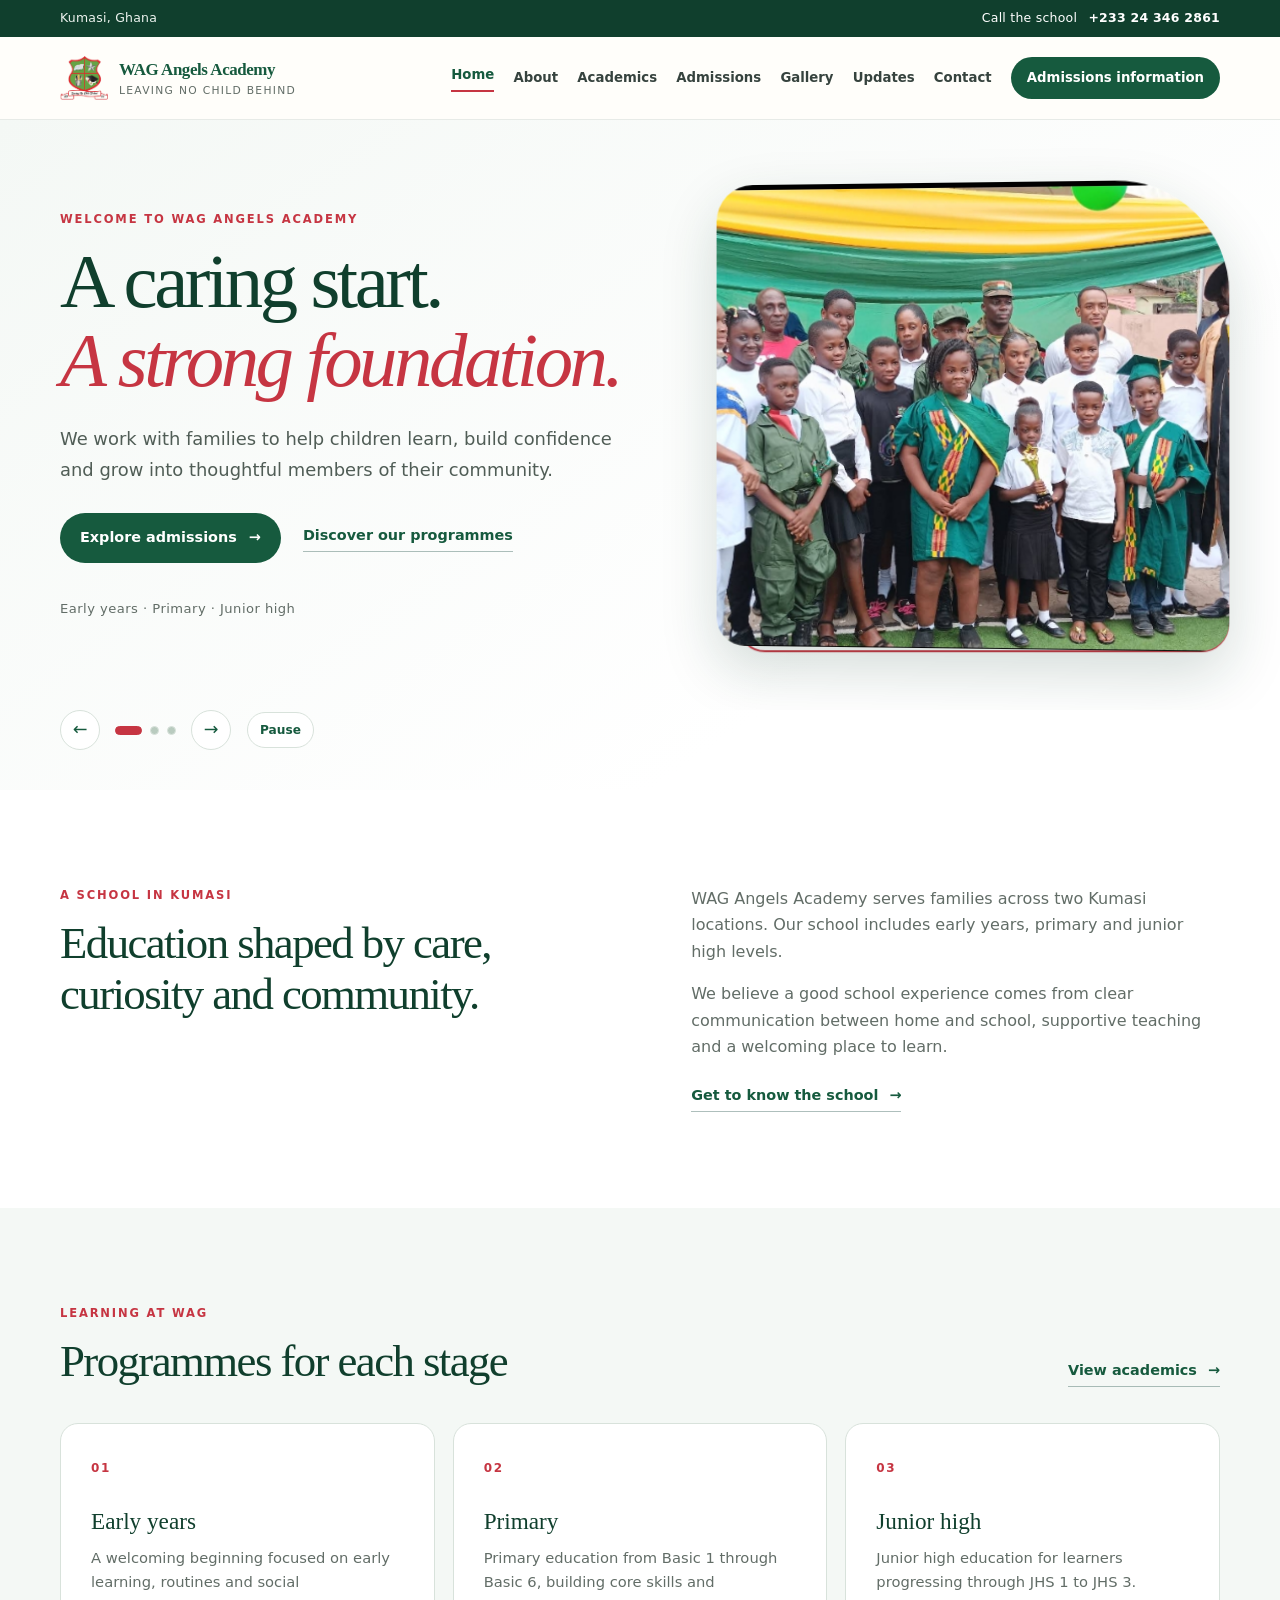
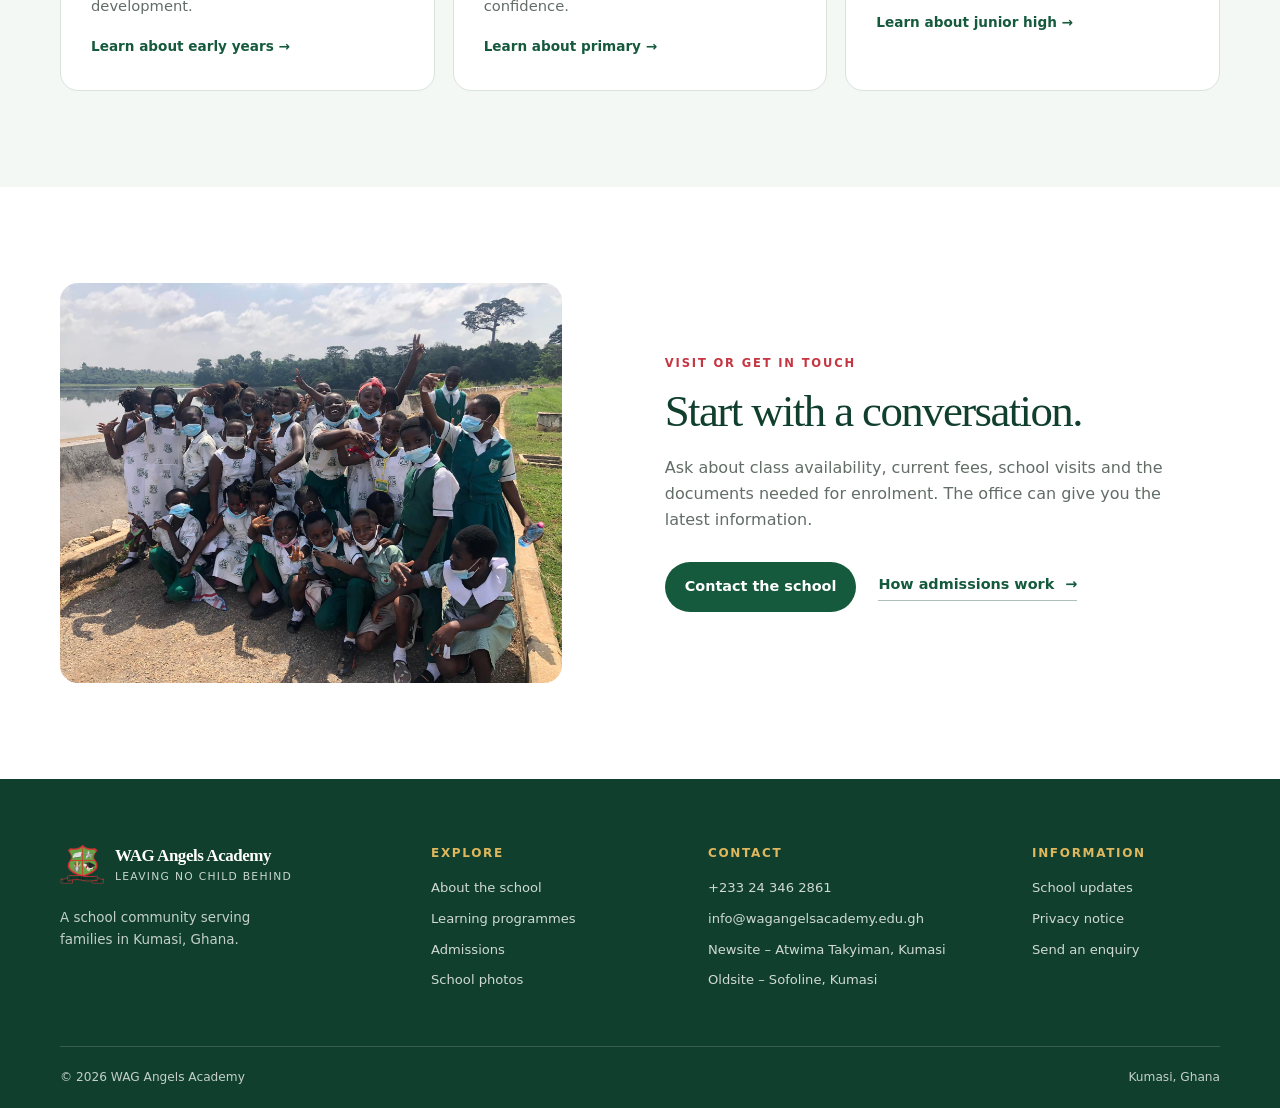
==== commit 61f66738: "Set school color theme" ====
--- a/index.html
+++ b/index.html
@@ -3,7 +3,7 @@
 <head>
   <meta charset="utf-8">
   <meta name="viewport" content="width=device-width, initial-scale=1">
-  <meta name="theme-color" content="#17483f">
+  <meta name="theme-color" content="#165a3e">
   <meta name="description" content="Meet WAG Angels Academy, a school community in Kumasi offering early years, primary and junior high education.">
   <title>A place to learn and grow | WAG Angels Academy</title>
   <link rel="icon" href="assets/media/LOGO1-removebg-preview.png">
--- a/assets/styles.css
+++ b/assets/styles.css
@@ -1,1773 +1,51 @@
-    /* ============================================================
-    WAG ANGELS ACADEMY — style.css
-    Brand: Green #0B6B2A | Red #D62828 | White #FFFFFF
-    ============================================================ */
+:root{--forest:#17483f;--forest-deep:#103a33;--leaf:#dce9df;--cream:#f7f5ef;--paper:#fffefa;--ink:#1e2b27;--muted:#626d67;--line:#d9ded7;--clay:#b45e43;--gold:#dfb75d;--radius:18px;--shadow:0 16px 44px rgba(21,48,39,.10);--wrap:1160px}
+*{box-sizing:border-box}html{scroll-behavior:smooth}body{margin:0;background:var(--paper);color:var(--ink);font-family:Inter,ui-sans-serif,system-ui,-apple-system,"Segoe UI",sans-serif;font-size:16px;line-height:1.65}img{display:block;max-width:100%}a{color:inherit;text-decoration:none}a:hover{color:var(--clay)}button,input,select,textarea{font:inherit}button,a{-webkit-tap-highlight-color:transparent}a:focus-visible,button:focus-visible,input:focus-visible,select:focus-visible,textarea:focus-visible{outline:3px solid var(--gold);outline-offset:3px}.wrap{width:min(var(--wrap),calc(100% - 48px));margin-inline:auto}.narrow{max-width:800px}.skip-link{position:absolute;left:14px;top:-60px;background:#fff;color:var(--ink);padding:10px 14px;z-index:20}.skip-link:focus{top:10px}
+.topline{background:var(--forest-deep);color:#edf3ef;font-size:.78rem;letter-spacing:.02em}.topline-inner{min-height:37px;display:flex;justify-content:space-between;align-items:center}.topline a{color:#fff}.topline strong{font-weight:650;margin-left:7px}
+.site-header{position:sticky;top:0;background:rgba(255,254,250,.96);backdrop-filter:blur(14px);z-index:10;border-bottom:1px solid rgba(23,72,63,.10)}.header-inner{min-height:82px;display:flex;align-items:center;justify-content:space-between;gap:24px}.brand{display:flex;align-items:center;gap:11px;flex-shrink:0}.brand img{object-fit:contain}.brand strong,.brand small{display:block;line-height:1.25}.brand strong{font-family:Georgia,"Times New Roman",serif;color:var(--forest);font-size:1.06rem;letter-spacing:-.025em}.brand small{font-size:.67rem;letter-spacing:.12em;text-transform:uppercase;color:var(--muted);margin-top:4px}.site-nav{display:flex;align-items:center;gap:clamp(12px,1.5vw,24px)}.site-nav>a{font-size:.83rem;font-weight:590;color:#36433e;white-space:nowrap}.site-nav>a[aria-current=page]{color:var(--forest);box-shadow:inset 0 -2px var(--clay);padding-bottom:6px}.site-nav .nav-cta{background:var(--forest);color:white;border-radius:999px;padding:10px 16px}.site-nav .nav-cta:hover{background:var(--forest-deep);color:white}.menu-toggle{display:none}
+.home-hero{background:var(--cream);overflow:hidden}.hero-grid{min-height:590px;display:grid;grid-template-columns:1fr .88fr;align-items:center;gap:clamp(36px,7vw,92px);padding-block:64px}.hero-copy{max-width:590px}.eyebrow{text-transform:uppercase;letter-spacing:.16em;font-size:.72rem;font-weight:750;color:var(--clay);margin:0 0 13px}.hero-copy h1,.page-hero h1{font-family:Georgia,"Times New Roman",serif;color:var(--forest-deep);letter-spacing:-.045em;font-weight:500;line-height:1.03;margin:0}.hero-copy h1{font-size:clamp(3rem,6vw,5.35rem)}.hero-copy h1 em{font-weight:400;color:var(--clay)}.lead{font-size:1.12rem;line-height:1.75;color:#505d56;max-width:690px;margin:22px 0}.actions{display:flex;align-items:center;gap:22px;flex-wrap:wrap;margin-top:28px}.button{border:0;border-radius:999px;padding:13px 20px;display:inline-flex;align-items:center;gap:12px;font-size:.9rem;font-weight:680;cursor:pointer}.button-primary{background:var(--forest);color:#fff}.button-primary:hover{background:var(--forest-deep);color:#fff;transform:translateY(-1px)}.text-link{font-weight:670;font-size:.9rem;color:var(--forest);border-bottom:1px solid rgba(23,72,63,.35);padding-bottom:3px}.text-link span{padding-left:6px}.hero-note{margin:35px 0 0;color:var(--muted);font-size:.82rem;letter-spacing:.035em}.hero-photo{margin:0;position:relative}.hero-photo img{width:100%;height:425px;object-fit:cover;object-position:center 35%;border-radius:46% 46% 14px 14px;box-shadow:var(--shadow)}.hero-photo figcaption{position:absolute;bottom:17px;left:17px;background:rgba(16,58,51,.9);color:white;padding:9px 14px;border-radius:999px;font-size:.76rem}
+.section-pad{padding-block:96px}.soft-section{background:var(--cream)}h2,h3,p{margin-top:0}h2{font-family:Georgia,"Times New Roman",serif;font-size:clamp(2rem,3.5vw,3.1rem);line-height:1.14;letter-spacing:-.035em;color:var(--forest-deep);font-weight:500;margin-bottom:18px}h3{font-family:Georgia,"Times New Roman",serif;color:var(--forest-deep);font-size:1.45rem;line-height:1.25;font-weight:500}.intro-grid,.story-grid,.split-callout{display:grid;grid-template-columns:1fr 1fr;gap:clamp(40px,8vw,120px);align-items:start}.intro-grid>div:first-child h2{max-width:510px}.intro-grid>div+div{color:var(--muted);max-width:540px}.intro-grid .text-link{display:inline-block;margin-top:8px}.section-heading{display:flex;align-items:end;justify-content:space-between;gap:32px;margin-bottom:36px}.section-heading h2{margin-bottom:0}.section-intro{max-width:420px;margin:0;color:var(--muted)}
+.cards{display:grid;gap:18px}.cards.three{grid-template-columns:repeat(3,1fr)}.cards.two{grid-template-columns:repeat(2,1fr)}.info-card,.location-card{background:var(--paper);padding:30px;border:1px solid var(--line);border-radius:var(--radius)}.card-index{font-size:.75rem;color:var(--clay);letter-spacing:.14em;font-weight:750}.info-card h3{margin:26px 0 10px}.info-card p,.location-card p{color:var(--muted);font-size:.92rem}.info-card>a,.location-card>a{font-weight:680;color:var(--forest);font-size:.85rem}.campus-row{display:grid;grid-template-columns:.95fr 1.05fr;align-items:center;gap:clamp(40px,8vw,110px)}.campus-photo img{height:400px;width:100%;object-fit:cover;border-radius:var(--radius)}.campus-row>div+div{max-width:520px}.campus-row p:not(.eyebrow){color:var(--muted)}
+.page-hero{background:var(--cream);padding:78px 0 82px}.page-hero .eyebrow{margin-bottom:18px}.page-hero h1{font-size:clamp(2.8rem,5.5vw,4.8rem);max-width:800px}.page-hero .lead{max-width:720px}.story-grid{align-items:start}.story-grid h2{max-width:480px}.prose{color:#56635c}.prose h2{font-size:1.5rem;margin:36px 0 10px}.prose h2:first-child{margin-top:0}.prose a{color:var(--forest);text-decoration:underline;text-underline-offset:3px}.location-label{color:var(--clay);font-size:.73rem;text-transform:uppercase;letter-spacing:.14em;font-weight:750}.location-card h3{margin:14px 0 3px}.photo-callout{display:grid;grid-template-columns:1fr 1fr;gap:clamp(36px,7vw,90px);align-items:center}.photo-callout img{height:380px;width:100%;object-fit:cover;border-radius:var(--radius)}.photo-callout p:not(.eyebrow){color:var(--muted)}.program-list{max-width:1000px}.program-row{display:grid;grid-template-columns:54px 1fr auto;gap:28px;align-items:start;padding:37px 0;border-bottom:1px solid var(--line);scroll-margin-top:110px}.program-row:first-child{border-top:1px solid var(--line)}.program-row h2{font-size:2rem;margin:0 0 12px}.program-row p:not(.eyebrow){max-width:660px;color:var(--muted);margin-bottom:0}.program-number{font-family:Georgia,serif;color:var(--clay);font-size:1.4rem}.program-row>.text-link{margin-top:32px;white-space:nowrap}.split-callout{align-items:center}.split-callout p{color:var(--muted)}.split-callout h2{max-width:540px}.steps{list-style:none;padding:0;margin:0;max-width:890px}.steps li{display:grid;grid-template-columns:70px 1fr;gap:28px;padding:24px 0;border-top:1px solid var(--line)}.steps li>span{font-family:Georgia,serif;color:var(--clay);font-size:1.3rem}.steps h3{margin:0 0 7px}.steps p{color:var(--muted);margin:0;max-width:660px}.admission-contact{display:grid;grid-template-columns:1fr 1fr;align-items:center;gap:60px}.admission-contact>div:first-child p:not(.eyebrow){color:var(--muted)}.contact-card{background:var(--paper);border:1px solid var(--line);border-radius:var(--radius);padding:28px}.contact-line{display:block;padding:15px 0;border-bottom:1px solid var(--line)}.contact-line:first-child{padding-top:0}.contact-line span,.contact-line strong{display:block}.contact-line span{font-size:.77rem;color:var(--muted);margin-bottom:4px}.contact-line strong{color:var(--forest);font-weight:680}.contact-card .text-link{display:inline-block;margin-top:20px}
+.photo-grid{display:grid;grid-template-columns:repeat(2,1fr);gap:24px}.photo-grid figure{margin:0}.photo-grid img{width:100%;height:360px;object-fit:cover;border-radius:var(--radius);background:var(--cream)}.photo-grid figcaption{padding:11px 2px;color:var(--muted);font-size:.85rem}.updates-layout{display:grid;grid-template-columns:1.5fr .7fr;gap:28px;align-items:start}.update-feature{background:var(--cream);padding:clamp(28px,5vw,56px);border-radius:var(--radius)}.update-feature h2{font-size:clamp(1.8rem,3vw,2.6rem)}.update-feature p:not(.eyebrow){color:var(--muted);max-width:620px}.update-side{padding:26px;border:1px solid var(--line);border-radius:var(--radius)}.update-side h2{font-size:1.5rem}.update-side a:not(.text-link){color:var(--forest);font-weight:630}.contact-layout{display:grid;grid-template-columns:.82fr 1.18fr;gap:clamp(32px,6vw,80px);align-items:start}.contact-details h2,.form-panel h2{font-size:2rem}.contact-details .contact-line{padding:18px 0}.form-panel{background:var(--cream);padding:clamp(24px,4vw,42px);border-radius:var(--radius)}.form-panel form{display:grid;gap:9px}.form-panel label{font-size:.82rem;font-weight:680;margin-top:8px}.form-panel input,.form-panel select,.form-panel textarea{width:100%;padding:12px 14px;border:1px solid #cbd4cc;background:white;border-radius:9px;color:var(--ink)}.form-panel textarea{resize:vertical}.form-note,.form-feedback{font-size:.82rem;color:var(--muted)}.form-feedback{min-height:1.4em;margin:2px 0}.form-panel button{justify-self:start}.privacy-copy{max-width:780px}.privacy-copy h2{margin-top:36px}
+.site-footer{background:var(--forest-deep);color:#edf2ed;padding:62px 0 0}.footer-grid{display:grid;grid-template-columns:1.4fr 1fr 1.2fr .8fr;gap:42px;padding-bottom:46px}.brand-footer strong{color:#fff}.brand-footer small{color:#c8d6ce}.footer-about p{color:#c3d0c8;font-size:.84rem;max-width:240px;margin-top:18px}.footer-grid h2{font-family:inherit;font-size:.75rem;letter-spacing:.14em;text-transform:uppercase;color:#dfb75d;font-weight:750;margin:6px 0 17px}.footer-grid>div:not(:first-child)>a,.footer-grid>div:not(:first-child)>span{display:block;color:#d0dad3;font-size:.82rem;margin:9px 0}.footer-grid a:hover{color:#fff}.footer-bottom{border-top:1px solid rgba(255,255,255,.16);min-height:62px;display:flex;align-items:center;justify-content:space-between;color:#c3d0c8;font-size:.76rem}
+@media(max-width:1020px){.site-nav{gap:12px}.site-nav>a{font-size:.77rem}.site-nav .nav-cta{padding:9px 12px}.footer-grid{grid-template-columns:repeat(2,1fr)}}
+@media(max-width:800px){.wrap{width:min(var(--wrap),calc(100% - 36px))}.header-inner{min-height:72px}.menu-toggle{display:flex;width:42px;height:42px;border:1px solid var(--line);background:transparent;border-radius:50%;flex-direction:column;justify-content:center;align-items:center;gap:5px}.menu-toggle span{width:17px;height:2px;background:var(--forest);transition:transform .2s}.menu-toggle[aria-expanded=true] span:first-child{transform:translateY(7px) rotate(45deg)}.menu-toggle[aria-expanded=true] span:nth-child(2){opacity:0}.menu-toggle[aria-expanded=true] span:last-child{transform:translateY(-7px) rotate(-45deg)}.site-nav{display:none;position:absolute;left:0;right:0;top:100%;background:var(--paper);padding:14px 20px 22px;box-shadow:var(--shadow);border-top:1px solid var(--line);align-items:stretch;flex-direction:column;gap:0}.site-nav.is-open{display:flex}.site-nav>a{font-size:.94rem;padding:12px 4px}.site-nav>a[aria-current=page]{box-shadow:none}.site-nav .nav-cta{text-align:center;margin-top:8px}.hero-grid{grid-template-columns:1fr;min-height:auto;padding-block:48px;gap:36px}.hero-copy{max-width:660px}.hero-photo img{height:min(78vw,420px);border-radius:36% 36% 14px 14px}.section-pad{padding-block:70px}.intro-grid,.story-grid,.split-callout,.campus-row,.photo-callout,.admission-contact,.contact-layout,.updates-layout{grid-template-columns:1fr;gap:32px}.intro-grid{gap:16px}.campus-photo img,.photo-callout img{height:min(72vw,380px)}.cards.three{grid-template-columns:1fr}.cards.two{grid-template-columns:1fr}.section-heading{align-items:start;flex-direction:column}.program-row{grid-template-columns:36px 1fr;gap:16px}.program-row>.text-link{grid-column:2;margin-top:8px;justify-self:start}.page-hero{padding:60px 0}.photo-grid img{height:min(65vw,350px)}}
+@media(max-width:520px){.wrap{width:calc(100% - 30px)}.topline-inner{min-height:36px;font-size:.7rem}.topline-inner>span{display:none}.topline-inner{justify-content:center}.brand strong{font-size:.95rem}.brand small{font-size:.6rem}.brand img{width:40px;height:44px}.hero-copy h1{font-size:clamp(2.8rem,13vw,4rem)}.lead{font-size:1rem}.actions{align-items:flex-start;gap:16px;flex-direction:column}.cards .info-card{padding:24px}.photo-grid{grid-template-columns:1fr}.photo-grid img{height:72vw}.steps li{grid-template-columns:42px 1fr;gap:12px}.footer-grid{grid-template-columns:1fr;gap:26px}.footer-bottom{align-items:flex-start;justify-content:center;flex-direction:column;padding-block:16px}.page-hero h1{font-size:2.8rem}}
+@media(prefers-reduced-motion:reduce){*,*::before,*::after{scroll-behavior:auto!important;transition:none!important;animation:none!important}}
 
-    /* ---- CSS CUSTOM PROPERTIES ---- */
-    :root {
-    --green:       #0B6B2A;
-    --green-dk:    #084f1e;
-    --green-lt:    #138033;
-    --green-bg:    #f0f8f2;
-    --red:         #D62828;
-    --red-dk:      #a81e1e;
-    --red-bg:      #fff5f5;
-    --gold:        #c8a84b;
-    --white:       #FFFFFF;
-    --off-white:   #FAFAFA;
-    --gray:        #F5F5F5;
-    --gray-mid:    #E0E0E0;
-    --gray-dk:     #555555;
-    --text:        #1C1C1C;
-    --muted:       #6B7280;
-    --shadow-sm:   0 2px 8px rgba(0,0,0,.07);
-    --shadow:      0 4px 20px rgba(0,0,0,.10);
-    --shadow-lg:   0 8px 40px rgba(0,0,0,.14);
-    --shadow-xl:   0 16px 60px rgba(0,0,0,.18);
-    --radius-sm:   6px;
-    --radius:      12px;
-    --radius-lg:   20px;
-    --radius-xl:   28px;
-    --tr:          0.3s ease;
-    --tr-fast:     0.18s ease;
-    }
 
-    /* ---- RESET & BASE ---- */
-    *, *::before, *::after {
-        box-sizing: border-box; 
-        margin: 0; 
-        padding: 0; }
-    html { 
-        scroll-behavior: smooth; 
-        font-size: 16px; }
-    body {
-    font-family: 'Poppins', sans-serif;
-    color: var(--text);
-    background: var(--white);
-    overflow-x: hidden;
-    line-height: 1.6;
-    }
-    img { 
-        max-width: 100%; 
-        display: block; }
-    a { 
-        text-decoration: none; 
-        color: inherit; }
-    ul { 
-        list-style: none; 
-    }
-    button { cursor: pointer; border: none; background: none; font-family: inherit; }
-    input, textarea, select { font-family: inherit; }
-
-    /* ---- CONTAINER ---- */
-    .container {
-    max-width: 1200px;
-    margin: 0 auto;
-    padding: 0 24px;
-    }
-
-    /* ---- SECTION PADDING ---- */
-    .section-pad { padding: 90px 0; }
-
-    /* ---- SECTION HEADER ---- */
-    .section-header { margin-bottom: 48px; }
-    .section-header.center { text-align: center; }
-
-    .eyebrow {
-    display: inline-block;
-    font-size: 0.72rem;
-    font-weight: 700;
-    letter-spacing: 0.18em;
-    text-transform: uppercase;
-    color: var(--red);
-    margin-bottom: 8px;
-    }
-
-    .section-title {
-    font-family: 'Playfair Display', serif;
-    font-size: clamp(1.75rem, 3vw, 2.5rem);
-    font-weight: 800;
-    color: var(--text);
-    line-height: 1.2;
-    margin-bottom: 8px;
-    }
-    .section-title span { color: var(--green); }
-
-    .section-desc {
-    color: var(--muted);
-    font-size: 1rem;
-    max-width: 580px;
-    line-height: 1.75;
-    }
-    .center .section-desc { margin: 0 auto; }
-
-    .title-bar {
-    width: 52px;
-    height: 4px;
-    background: linear-gradient(to right, var(--green), var(--red));
-    border-radius: 2px;
-    margin: 12px auto;
-    }
-    .title-bar.left { margin: 12px 0; }
-
-    /* ---- BUTTONS ---- */
-    .btn {
-    display: inline-flex;
-    align-items: center;
-    gap: 8px;
-    padding: 13px 26px;
-    border-radius: var(--radius-sm);
-    font-weight: 600;
-    font-size: 0.9rem;
-    transition: all var(--tr);
-    white-space: nowrap;
-    cursor: pointer;
-    }
-    .btn-primary {
-    background: var(--red);
-    color: var(--white);
-    border: 2px solid var(--red);
-    }
-    .btn-primary:hover {
-    background: var(--red-dk);
-    border-color: var(--red-dk);
-    transform: translateY(-2px);
-    box-shadow: 0 6px 20px rgba(214,40,40,.35);
-    }
-    .btn-ghost {
-    background: rgba(255,255,255,0.12);
-    color: var(--white);
-    border: 2px solid rgba(255,255,255,0.45);
-    backdrop-filter: blur(4px);
-    }
-    .btn-ghost:hover {
-    background: rgba(255,255,255,0.22);
-    border-color: var(--white);
-    }
-    .btn-outline-green {
-    background: transparent;
-    color: var(--green);
-    border: 2px solid var(--green);
-    }
-    .btn-outline-green:hover {
-    background: var(--green);
-    color: var(--white);
-    }
-    .btn-primary-sm {
-    display: inline-flex;
-    align-items: center;
-    gap: 6px;
-    padding: 10px 20px;
-    background: var(--green);
-    color: var(--white);
-    border: 2px solid var(--green);
-    border-radius: var(--radius-sm);
-    font-weight: 600;
-    font-size: 0.85rem;
-    transition: all var(--tr);
-    }
-    .btn-primary-sm:hover {
-    background: var(--green-dk);
-    border-color: var(--green-dk);
-    transform: translateY(-2px);
-    }
-    .btn.btn-apply {
-    background: var(--red);
-    color: var(--white);
-    border: 2px solid var(--red);
-    padding: 10px 22px;
-    font-size: 0.85rem;
-    }
-    .btn.btn-apply:hover { background: var(--red-dk); }
-    .full-w { width: 100%; justify-content: center; }
-
-    /* ============================================================
-    ANNOUNCEMENT BAR
-    ============================================================ */
-    .announcement-bar {
-    background: var(--green-dk);
-    color: var(--white);
-    padding: 8px 0;
-    font-size: 0.8rem;
-    }
-    .announcement-bar .container {
-    display: flex;
-    justify-content: space-between;
-    align-items: center;
-    gap: 12px;
-    flex-wrap: wrap;
-    }
-    .announcement-bar a { color: #90ee90; font-weight: 600; }
-    .ann-right { opacity: 0.85; }
-
-    /* ============================================================
-    NAVBAR
-    ============================================================ */
-    .navbar {
-    position: sticky;
-    top: 0;
-    z-index: 1000;
-    background: var(--white);
-    box-shadow: 0 2px 16px rgba(0,0,0,.10);
-    transition: box-shadow var(--tr);
-    }
-    .navbar.scrolled { box-shadow: 0 4px 24px rgba(0,0,0,.14); }
-
-    .nav-inner {
-    display: flex;
-    align-items: center;
-    justify-content: space-between;
-    padding: 10px 0;
-    gap: 16px;
-    }
-
-    .nav-brand {
-    display: flex;
-    align-items: center;
-    gap: 12px;
-    flex-shrink: 0;
-    }
-    .crest { width: 58px; height: 63px; }
-    .brand-text { display: flex; flex-direction: column; }
-    .brand-name {
-    font-family: 'Playfair Display', serif;
-    font-size: 1.15rem;
-    font-weight: 800;
-    color: var(--green);
-    line-height: 1.15;
-    letter-spacing: -0.01em;
-    }
-    .brand-motto {
-    font-size: 0.66rem;
-    color: var(--red);
-    font-weight: 600;
-    letter-spacing: 0.06em;
-    text-transform: uppercase;
-    }
-
-    .nav-links {
-    display: flex;
-    align-items: center;
-    gap: 2px;
-    flex-wrap: wrap;
-    }
-    .nav-link {
-    padding: 9px 12px;
-    border-radius: var(--radius-sm);
-    font-size: 0.85rem;
-    font-weight: 500;
-    color: var(--gray-dk);
-    transition: background var(--tr), color var(--tr);
-    white-space: nowrap;
-    }
-    .nav-link:hover, .nav-link.active {
-    color: var(--green);
-    background: var(--green-bg);
-    }
-
-    /* Hamburger */
-    .hamburger {
-    display: none;
-    flex-direction: column;
-    gap: 5px;
-    padding: 8px;
-    border-radius: var(--radius-sm);
-    }
-    .hamburger span {
-    display: block;
-    width: 22px;
-    height: 2px;
-    background: var(--green);
-    border-radius: 2px;
-    transition: transform var(--tr), opacity var(--tr);
-    }
-    .hamburger.open span:nth-child(1) { transform: translateY(7px) rotate(45deg); }
-    .hamburger.open span:nth-child(2) { opacity: 0; }
-    .hamburger.open span:nth-child(3) { transform: translateY(-7px) rotate(-45deg); }
-
-    /* Mobile nav overlay */
-    @media (max-width: 900px) {
-    .hamburger { display: flex; }
-    .nav-links {
-        position: fixed;
-    top: 0;
-    right: -100%;
-    width: 280px;
-    height: 100vh;
-    background: var(--white);
-    flex-direction: column;
-    align-items: flex-start;
-    padding: 80px 24px 24px;
-    box-shadow: -4px 0 24px rgba(0,0,0,.15);
-    transition: right var(--tr);
-    gap: 4px;
-    z-index: 999;
-    overflow-y: auto;
-}
-    .nav-links.open { right: 0; }
-    .nav-link { width: 100%; font-size: 1rem; padding: 12px 16px; }
-    .btn.btn-apply { width: 100%; justify-content: center; margin-top: 8px; }
-    }
-
-    /* ============================================================
-    HERO
-    ============================================================ */
-    .hero {
-    position: relative;
-    min-height: 92vh;
-    display: flex;
-    align-items: center;
-    overflow: hidden;
-    background-color: var(--green-dk);
-    background: url('assets/media/LOGO.jpg') center/cover no-repeat, fixed;
-    background-blend-mode: overlay;
-    }
-
-    .hero-bg-pattern {
-    position: absolute;
-    inset: 0;
-    background-image:
-        radial-gradient(circle at 15% 50%, rgba(214,40,40,0.18) 0%, transparent 55%),
-        radial-gradient(circle at 85% 20%, rgba(255,255,255,0.06) 0%, transparent 50%),
-        radial-gradient(circle at 50% 90%, rgba(200,168,75,0.10) 0%, transparent 40%);
-    pointer-events: none;
-    }
-    .hero-overlay { position: absolute; inset: 0; pointer-events: none; }
-
-    .hero-content {
-    position: relative;
-    z-index: 2;
-    padding: 80px 0;
-    max-width: 760px;
-    }
-
-    .hero-eyebrow {
-    display: inline-flex;
-    align-items: center;
-    gap: 8px;
-    background: rgba(200,168,75,0.18);
-    border: 1px solid rgba(200,168,75,0.35);
-    color: var(--gold);
-    font-size: 0.78rem;
-    font-weight: 600;
-    letter-spacing: 0.1em;
-    text-transform: uppercase;
-    padding: 7px 18px;
-    border-radius: 100px;
-    margin-bottom: 22px;
-    backdrop-filter: blur(4px);
-    }
-
-    .hero-title {
-    font-family: 'Playfair Display', serif;
-    font-size: clamp(2.5rem, 5.5vw, 4.2rem);
-    font-weight: 800;
-    color: var(--white);
-    line-height: 1.1;
-    margin-bottom: 10px;
-    letter-spacing: -0.02em;
-    color: var(--gray);
-    }
-    .hero-highlight {
-    color: var(--red);
-    font-style: italic;
-    }
-
-    .hero-sub {
-    display: inline-block;
-    font-size: 1.1rem;
-    font-weight: 600;
-    color: rgba(255,255,255,0.75);
-    letter-spacing: 0.05em;
-    margin-bottom: 18px;
-    border-left: 3px solid var(--red);
-    padding-left: 12px;
-    }
-
-    .hero-desc {
-    font-size: 1rem;
-    color: rgba(255,255,255,0.8);
-    max-width: 560px;
-    line-height: 1.75;
-    margin-bottom: 36px;
-    }
-
-    .hero-btns { display: flex; gap: 14px; flex-wrap: wrap; margin-bottom: 50px; }
-
-    .hero-stats {
-    display: flex;
-    align-items: center;
-    gap: 0;
-    flex-wrap: wrap;
-    background: rgba(255,255,255,0.08);
-    border: 1px solid rgba(255,255,255,0.14);
-    border-radius: var(--radius);
-    padding: 20px 28px;
-    backdrop-filter: blur(8px);
-    width: fit-content;
-    }
-    .h-stat { text-align: center; padding: 0 24px; }
-    .h-num {
-    display: block;
-    font-family: 'Playfair Display', serif;
-    font-size: 2rem;
-    font-weight: 800;
-    color: var(--white);
-    line-height: 1;
-    }
-    .h-lbl {
-    display: block;
-    font-size: 0.72rem;
-    color: rgba(255,255,255,0.65);
-    text-transform: uppercase;
-    letter-spacing: 0.08em;
-    margin-top: 3px;
-    }
-    .h-stat-div {
-    width: 1px;
-    height: 40px;
-    background: rgba(255,255,255,0.18);
-    }
-
-.hero-scroll-hint {
-    position: absolute;
-    bottom: 32px;
-    left: 50%;
-    transform: translateX(-50%);
-    z-index: 2;
-    }
-    .hero-scroll-hint span {
-    display: block;
-    width: 26px;
-    height: 40px;
-    border: 2px solid rgba(255,255,255,0.4);
-    border-radius: 13px;
-    position: relative;
-    }
-    .hero-scroll-hint span::after {
-    content: '';
-    position: absolute;
-    top: 6px;
-    left: 50%;
-    transform: translateX(-50%);
-    width: 4px;
-    height: 8px;
-    background: var(--white);
-    border-radius: 2px;
-    animation: scroll-bounce 1.6s ease infinite;
-    }
-    @keyframes scroll-bounce {
-    0%, 100% { top: 6px; opacity: 1; }
-    50% { top: 18px; opacity: 0.4; }
-    }
-
-    /* ============================================================
-    WHY CHOOSE US
-    ============================================================ */
-    .why-section { background: var(--off-white); }
-    .why-grid {
-    display: grid;
-    grid-template-columns: repeat(4, 1fr);
-    gap: 24px;
-    }
-    .why-card {
-    background: var(--white);
-    border-radius: var(--radius);
-    padding: 36px 24px;
-    box-shadow: var(--shadow);
-    text-align: center;
-    transition: transform var(--tr), box-shadow var(--tr);
-    position: relative;
-    overflow: hidden;
-    }
-    .why-card::before {
-    content: '';
-    position: absolute;
-    bottom: 0; left: 0; right: 0;
-    height: 4px;
-    background: linear-gradient(to right, var(--green), var(--red));
-    transform: scaleX(0);
-    transform-origin: left;
-    transition: transform var(--tr);
-    }
-    .why-card:hover::before { transform: scaleX(1); }
-    .why-card:hover {
-    transform: translateY(-8px);
-    box-shadow: var(--shadow-lg);
-    }
-    .why-icon {
-    width: 64px;
-    height: 64px;
-    border-radius: 50%;
-    background: var(--green-bg);
-    color: var(--green);
-    display: flex;
-    align-items: center;
-    justify-content: center;
-    font-size: 1.6rem;
-    margin: 0 auto 18px;
-    transition: background var(--tr), color var(--tr);
-    }
-    .why-card:hover .why-icon {
-    background: var(--green);
-    color: var(--white);
-    }
-    .why-card h3 {
-    font-size: 1rem;
-    font-weight: 700;
-    margin-bottom: 10px;
-    color: var(--text);
-    }
-    .why-card p { font-size: 0.875rem; color: var(--muted); line-height: 1.7; }
-
-    /* ============================================================
-    ABOUT
-    ============================================================ */
-    .about-section { background: var(--white); }
-
-    /* Headteacher block */
-    .headteacher-block {
-    display: grid;
-    grid-template-columns: 1fr 2fr;
-    gap: 60px;
-    align-items: center;
-    margin-bottom: 70px;
-    }
-    .ht-img-wrap { position: relative; }
-    .ht-img-placeholder {
-    background: linear-gradient(135deg, var(--green), var(--green-dk));
-    border-radius: var(--radius-lg);
-    height: 380px;
-    display: flex;
-    flex-direction: column;
-    align-items: center;
-    justify-content: center;
-    color: rgba(255,255,255,0.6);
-    font-size: 5rem;
-    gap: 12px;
-    }
-    .ht-img-placeholder span { font-size: 0.9rem; font-weight: 500; letter-spacing: 0.05em; color: rgba(255,255,255,0.5); }
-    .ht-badge {
-    position: absolute;
-    bottom: -16px;
-    right: -16px;
-    background: var(--red);
-    color: var(--white);
-    padding: 10px 18px;
-    border-radius: var(--radius);
-    font-size: 0.82rem;
-    font-weight: 700;
-    box-shadow: var(--shadow);
-    }
-    .ht-text-col h3 {
-    font-family: 'Playfair Display', serif;
-    font-size: 1.9rem;
-    font-weight: 700;
-    margin-bottom: 6px;
-    color: var(--text);
-    }
-    .ht-text-col h3 span { color: var(--green); }
-    .ht-quote {
-    background: var(--green-bg);
-    border-left: 4px solid var(--green);
-    border-radius: 0 var(--radius-sm) var(--radius-sm) 0;
-    padding: 18px 22px;
-    margin: 20px 0;
-    font-size: 0.95rem;
-    font-style: italic;
-    color: var(--gray-dk);
-    line-height: 1.75;
-    position: relative;
-    }
-    .ht-quote::before {
-    content: '"';
-    font-family: 'Playfair Display', serif;
-    font-size: 4rem;
-    color: var(--green);
-    opacity: 0.2;
-    position: absolute;
-    top: -10px;
-    left: 10px;
-    line-height: 1;
-    }
-    .ht-text-col p { color: var(--muted); line-height: 1.75; font-size: 0.93rem; }
-    .ht-sig { margin-top: 20px; }
-    .ht-sig-line {
-    width: 80px;
-    height: 3px;
-    background: var(--green);
-    border-radius: 2px;
-    margin-bottom: 8px;
-    }
-    .ht-sig span { font-size: 0.83rem; color: var(--muted); font-weight: 500; }
-
-    /* MVV grid */
-    .mvv-grid {
-    display: grid;
-    grid-template-columns: repeat(3, 1fr);
-    gap: 24px;
-    margin-bottom: 70px;
-    }
-    .mvv-card {
-    border-radius: var(--radius);
-    padding: 32px 26px;
-    box-shadow: var(--shadow);
-    transition: transform var(--tr), box-shadow var(--tr);
-    }
-    .mvv-card:hover {
-    transform: translateY(-6px);
-    box-shadow: var(--shadow-lg);
-    }
-    .mvv-card.mission { background: var(--green); color: var(--white); }
-    .mvv-card.vision  { background: var(--red);   color: var(--white); }
-    .mvv-card.values  { background: var(--white); border: 2px solid var(--gray-mid); }
-    .mvv-icon {
-    width: 52px; height: 52px;
-    border-radius: 12px;
-    background: rgba(255,255,255,0.2);
-    display: flex; align-items: center; justify-content: center;
-    font-size: 1.4rem;
-    margin-bottom: 16px;
-    color: var(--white);
-    }
-    .mvv-card.values .mvv-icon { background: var(--green-bg); color: var(--green); }
-    .mvv-card h4 { font-size: 1.05rem; font-weight: 700; margin-bottom: 10px; }
-    .mvv-card p, .mvv-card li { font-size: 0.875rem; line-height: 1.7; }
-    .mvv-card.values h4, .mvv-card.values li { color: var(--text); }
-    .mvv-card.values p { color: var(--muted); }
-    .values-list { list-style: none; }
-    .values-list li { display: flex; align-items: center; gap: 10px; padding: 5px 0; font-size: 0.87rem; color: var(--gray-dk); }
-    .values-list li i { color: var(--green); font-size: 0.75rem; }
-
-    /* Timeline */
-    .history-block { margin-bottom: 70px; }
-    .timeline { position: relative; padding: 20px 0; }
-    .timeline::before {
-    content: '';
-    position: absolute;
-    left: 50%;
-    top: 0; bottom: 0;
-    width: 2px;
-    background: linear-gradient(to bottom, var(--green), var(--red));
-    transform: translateX(-50%);
-    }
-    .tl-item {
-    display: flex;
-    justify-content: flex-end;
-    padding: 0 calc(50% + 30px) 32px 0;
-    position: relative;
-    }
-    .tl-item.right {
-    justify-content: flex-start;
-    padding: 0 0 32px calc(50% + 30px);
-    }
-    .tl-dot {
-    position: absolute;
-    left: 50%;
-    top: 18px;
-    width: 16px; height: 16px;
-    border-radius: 50%;
-    background: var(--green);
-    border: 3px solid var(--white);
-    box-shadow: 0 0 0 3px var(--green);
-    transform: translateX(-50%);
-    z-index: 2;
-    }
-    .tl-item.right .tl-dot { background: var(--red); box-shadow: 0 0 0 3px var(--red); }
-    .tl-card {
-    background: var(--white);
-    border-radius: var(--radius);
-    padding: 20px 22px;
-    box-shadow: var(--shadow);
-    max-width: 320px;
-    width: 100%;
-    border-left: 4px solid var(--green);
-    transition: transform var(--tr);
-    }
-    .tl-item.right .tl-card { border-left-color: var(--red); }
-    .tl-card:hover { transform: translateY(-3px); }
-    .tl-year {
-    display: inline-block;
-    background: var(--green);
-    color: var(--white);
-    font-size: 0.75rem;
-    font-weight: 700;
-    padding: 3px 10px;
-    border-radius: 100px;
-    margin-bottom: 8px;
-    }
-    .tl-item.right .tl-year { background: var(--red); }
-    .tl-card h5 { font-size: 0.95rem; font-weight: 700; margin-bottom: 6px; color: var(--text); }
-    .tl-card p { font-size: 0.83rem; color: var(--muted); line-height: 1.65; }
-
-    /* Staff */
-    .staff-block { margin-bottom: 50px; }
-    .staff-grid {
-    display: grid;
-    grid-template-columns: repeat(4, 1fr);
-    gap: 20px;
-    }
-    .staff-card {
-    background: var(--white);
-    border-radius: var(--radius);
-    overflow: hidden;
-    box-shadow: var(--shadow);
-    text-align: center;
-    transition: transform var(--tr), box-shadow var(--tr);
-    }
-    .staff-card:hover { transform: translateY(-5px); box-shadow: var(--shadow-lg); }
-    .staff-avatar {
-    height: 110px;
-    background: linear-gradient(135deg, var(--green), var(--green-lt));
-    color: rgba(255,255,255,0.7);
-    display: flex;
-    align-items: center;
-    justify-content: center;
-    font-size: 2.8rem;
-    }
-    .staff-avatar.female { background: linear-gradient(135deg, var(--red-dk), var(--red)); }
-    .staff-info { padding: 16px 12px 20px; }
-    .staff-info h5 { font-size: 0.9rem; font-weight: 700; color: var(--text); margin-bottom: 4px; }
-    .staff-info span { font-size: 0.78rem; color: var(--green); font-weight: 600; text-transform: uppercase; letter-spacing: 0.04em; }
-
-    .about-cta {
-    text-align: center;
-    padding: 40px;
-    background: linear-gradient(135deg, var(--green), var(--green-dk));
-    border-radius: var(--radius-lg);
-    color: var(--white);
-    margin-top: 30px;
-    }
-    .about-cta p {
-    font-size: 1.3rem;
-    font-weight: 700;
-    margin-bottom: 18px;
-    font-family: 'Playfair Display', serif;
-    }
-
-    /* ============================================================
-    ACADEMICS
-    ============================================================ */
-    .academics-section { background: var(--gray); }
-
-    /* Tabs */
-    .program-tabs {
-    background: var(--white);
-    border-radius: var(--radius-lg);
-    box-shadow: var(--shadow);
-    overflow: hidden;
-    margin-bottom: 60px;
-    }
-    .tab-btns {
-    display: flex;
-    border-bottom: 2px solid var(--gray);
-    }
-    .tab-btn {
-    flex: 1;
-    padding: 16px;
-    font-size: 0.95rem;
-    font-weight: 600;
-    color: var(--muted);
-    background: var(--white);
-    border-bottom: 3px solid transparent;
-    margin-bottom: -2px;
-    transition: color var(--tr), border-color var(--tr), background var(--tr);
-    }
-    .tab-btn:hover { color: var(--green); background: var(--green-bg); }
-    .tab-btn.active {
-    color: var(--green);
-    border-bottom-color: var(--green);
-    background: var(--green-bg);
-    }
-    .tab-panel { display: none; padding: 40px; }
-    .tab-panel.active { display: block; }
-    .tab-layout {
-    display: grid;
-    grid-template-columns: 1fr 1.6fr;
-    gap: 40px;
-    align-items: center;
-    }
-    .tab-img-placeholder {
-    height: 260px;
-    background: linear-gradient(135deg, var(--green), var(--green-lt));
-    border-radius: var(--radius);
-    display: flex;
-    align-items: center;
-    justify-content: center;
-    font-size: 4rem;
-    color: rgba(255,255,255,0.5);
-    }
-    .tab-img-placeholder.jhs { background: linear-gradient(135deg, var(--red-dk), var(--red)); }
-    .tab-img-placeholder.shs { background: linear-gradient(135deg, #1a5276, #2980b9); }
-    .tab-content-col h3 {
-    font-family: 'Playfair Display', serif;
-    font-size: 1.6rem;
-    font-weight: 700;
-    margin-bottom: 12px;
-    color: var(--text);
-    }
-    .tab-desc { font-size: 0.9rem; color: var(--muted); line-height: 1.75; margin-bottom: 20px; }
-    .subjects-mini {
-    display: flex;
-    flex-wrap: wrap;
-    gap: 8px;
-    margin-bottom: 22px;
-    }
-    .subjects-mini span {
-    background: var(--green-bg);
-    color: var(--green);
-    padding: 5px 12px;
-    border-radius: 100px;
-    font-size: 0.78rem;
-    font-weight: 600;
-    display: flex;
-    align-items: center;
-    gap: 5px;
-    }
-
-    /* Subjects Grid */
-    .subjects-grid {
-    display: grid;
-    grid-template-columns: repeat(6, 1fr);
-    gap: 16px;
-    }
-    .subject-card {
-    background: var(--white);
-    border-radius: var(--radius);
-    padding: 24px 12px;
-    text-align: center;
-    box-shadow: var(--shadow-sm);
-    transition: transform var(--tr), box-shadow var(--tr);
-    }
-    .subject-card:hover { transform: translateY(-4px); box-shadow: var(--shadow); }
-    .subj-icon {
-    width: 52px; height: 52px;
-    border-radius: 12px;
-    display: flex; align-items: center; justify-content: center;
-    font-size: 1.4rem;
-    margin: 0 auto 10px;
-    color: var(--white);
-    }
-    .subj-icon.math   { background: linear-gradient(135deg, #0B6B2A, #138033); }
-    .subj-icon.eng    { background: linear-gradient(135deg, #D62828, #e05a5a); }
-    .subj-icon.sci    { background: linear-gradient(135deg, #1565c0, #2196f3); }
-    .subj-icon.ict    { background: linear-gradient(135deg, #6a1b9a, #ab47bc); }
-    .subj-icon.art    { background: linear-gradient(135deg, #e65100, #ff9800); }
-    .subj-icon.soc    { background: linear-gradient(135deg, #004d40, #26a69a); }
-    .subject-card h5 { font-size: 0.82rem; font-weight: 600; color: var(--text); }
-
-    /* Teaching Approach */
-    .teaching-block { }
-    .approach-layout {
-    display: grid;
-    grid-template-columns: 1fr 1.5fr;
-    gap: 50px;
-    align-items: center;
-    }
-    .approach-img-placeholder {
-    height: 320px;
-    background: linear-gradient(135deg, var(--green-dk), var(--green));
-    border-radius: var(--radius-lg);
-    display: flex;
-    align-items: center;
-    justify-content: center;
-    font-size: 5rem;
-    color: rgba(255,255,255,0.4);
-    }
-    .approach-list { list-style: none; }
-    .approach-list li {
-    display: flex;
-    align-items: flex-start;
-    gap: 16px;
-    padding: 16px 0;
-    border-bottom: 1px solid var(--gray-mid);
-    }
-    .approach-list li:last-child { border-bottom: none; }
-    .approach-list li > i {
-    color: var(--green);
-    font-size: 1.1rem;
-    margin-top: 3px;
-    flex-shrink: 0;
-    }
-    .approach-list li div strong { display: block; font-size: 0.95rem; color: var(--text); margin-bottom: 3px; }
-    .approach-list li div p { font-size: 0.85rem; color: var(--muted); line-height: 1.6; }
-
-    /* Clubs */
-    .clubs-grid {
-    display: grid;
-    grid-template-columns: repeat(6, 1fr);
-    gap: 16px;
-    margin-bottom: 40px;
-    }
-    .club-card {
-    background: var(--white);
-    border-radius: var(--radius);
-    padding: 24px 12px;
-    text-align: center;
-    box-shadow: var(--shadow-sm);
-    transition: transform var(--tr), box-shadow var(--tr);
-    cursor: pointer;
-    }
-    .club-card:hover { transform: translateY(-4px); box-shadow: var(--shadow); }
-    .club-card i {
-    display: block;
-    font-size: 1.8rem;
-    color: var(--green);
-    margin-bottom: 10px;
-    }
-    .club-card span { font-size: 0.8rem; font-weight: 600; color: var(--gray-dk); }
-    .academics-cta {
-    display: flex;
-    gap: 14px;
-    justify-content: center;
-    flex-wrap: wrap;
-    }
-
-    /* ============================================================
-    ADMISSIONS
-    ============================================================ */
-    .admissions-section { background: var(--white); }
-    .admissions-layout {
-    display: grid;
-    grid-template-columns: 1.4fr 1fr;
-    gap: 40px;
-    align-items: start;
-    }
-    .adm-card {
-    background: var(--white);
-    border-radius: var(--radius);
-    padding: 32px;
-    box-shadow: var(--shadow);
-    margin-bottom: 24px;
-    border-top: 4px solid var(--green);
-    }
-    .adm-card h3 {
-    font-size: 1.1rem;
-    font-weight: 700;
-    color: var(--text);
-    margin-bottom: 20px;
-    display: flex;
-    align-items: center;
-    gap: 10px;
-    }
-    .adm-card h3 i { color: var(--green); }
-    .req-list { list-style: none; }
-    .req-list li {
-    display: flex;
-    align-items: center;
-    gap: 12px;
-    padding: 10px 0;
-    border-bottom: 1px solid var(--gray);
-    font-size: 0.9rem;
-    color: var(--gray-dk);
-    }
-    .req-list li:last-child { border-bottom: none; }
-    .req-list li i { color: var(--green); }
-
-    /* Process Steps */
-    .process-steps { margin-bottom: 24px; }
-    .step {
-    display: flex;
-    align-items: flex-start;
-    gap: 16px;
-    margin-bottom: 4px;
-    }
-    .step-num {
-    width: 36px; height: 36px;
-    border-radius: 50%;
-    background: var(--green);
-    color: var(--white);
-    display: flex; align-items: center; justify-content: center;
-    font-size: 0.9rem;
-    font-weight: 700;
-    flex-shrink: 0;
-    }
-    .step-info strong { display: block; font-size: 0.9rem; color: var(--text); margin-bottom: 3px; }
-    .step-info p { font-size: 0.82rem; color: var(--muted); line-height: 1.5; }
-    .step-connector {
-    width: 2px;
-    height: 20px;
-    background: var(--gray-mid);
-    margin-left: 17px;
-    margin-bottom: 4px;
-    }
-    .adm-btns { display: flex; gap: 12px; flex-wrap: wrap; margin-top: 4px; }
-
-    /* Admissions right column */
-    .adm-info-card {
-    background: linear-gradient(135deg, var(--green-dk), var(--green));
-    border-radius: var(--radius-lg);
-    color: var(--white);
-    overflow: hidden;
-    margin-bottom: 16px;
-    }
-    .adm-info-header {
-    padding: 32px;
-    border-bottom: 1px solid rgba(255,255,255,0.15);
-    text-align: center;
-    }
-    .adm-info-header i { font-size: 2.5rem; opacity: 0.7; margin-bottom: 12px; display: block; }
-    .adm-info-header h3 { font-size: 1.3rem; font-weight: 700; margin-bottom: 8px; }
-    .adm-info-header p { font-size: 0.88rem; opacity: 0.8; }
-    .adm-details { padding: 24px 32px; }
-    .adm-detail-item {
-    display: flex;
-    gap: 14px;
-    padding: 12px 0;
-    border-bottom: 1px solid rgba(255,255,255,0.12);
-    font-size: 0.87rem;
-    }
-    .adm-detail-item:last-child { border-bottom: none; }
-    .adm-detail-item i { font-size: 1rem; opacity: 0.8; margin-top: 2px; flex-shrink: 0; }
-    .adm-detail-item i.red { color: #ff8080; }
-    .adm-detail-item strong { display: block; font-size: 0.82rem; opacity: 0.85; margin-bottom: 2px; }
-    .adm-detail-item span, .adm-detail-item a { opacity: 0.9; line-height: 1.5; color: var(--white); }
-    .adm-levels { padding: 24px 32px; background: rgba(0,0,0,0.15); }
-    .adm-levels h4 { font-size: 0.82rem; text-transform: uppercase; letter-spacing: 0.1em; opacity: 0.75; margin-bottom: 12px; }
-    .level-tags { display: flex; flex-wrap: wrap; gap: 8px; }
-    .level-tags span {
-    background: rgba(255,255,255,0.18);
-    border: 1px solid rgba(255,255,255,0.25);
-    padding: 5px 12px;
-    border-radius: 100px;
-    font-size: 0.8rem;
-    font-weight: 600;
-    }
-    .adm-banner {
-    background: var(--red);
-    border-radius: var(--radius);
-    padding: 18px 22px;
-    display: flex;
-    align-items: center;
-    gap: 14px;
-    color: var(--white);
-    }
-    .adm-banner i { font-size: 1.5rem; flex-shrink: 0; }
-    .adm-banner strong { display: block; font-size: 0.95rem; margin-bottom: 2px; }
-    .adm-banner span { font-size: 0.82rem; opacity: 0.88; }
-
-    /* ============================================================
-    GALLERY
-    ============================================================ */
-    .gallery-section { background: var(--off-white); }
-    .gallery-filters {
-    display: flex;
-    gap: 10px;
-    flex-wrap: wrap;
-    margin-bottom: 32px;
-    }
-    .gal-btn {
-    padding: 9px 22px;
-    border-radius: 100px;
-    border: 2px solid var(--gray-mid);
-    background: var(--white);
-    font-size: 0.85rem;
-    font-weight: 600;
-    color: var(--muted);
-    transition: all var(--tr);
-    }
-    .gal-btn:hover, .gal-btn.active {
-    background: var(--green);
-    border-color: var(--green);
-    color: var(--white);
-    }
-
-    .gallery-grid {
-    display: grid;
-    grid-template-columns: repeat(3, 1fr);
-    grid-auto-rows: 200px;
-    gap: 14px;
-    }
-    .gal-item {
-    border-radius: var(--radius);
-    overflow: hidden;
-    position: relative;
-    cursor: pointer;
-    transition: opacity var(--tr), transform var(--tr);
-    }
-    .gal-item.tall { grid-row: span 2; }
-    .gal-item.wide { grid-column: span 2; }
-    .gal-item.hidden { display: none; }
-
-    .gal-img {
-    width: 100%;
-    height: 100%;
-    display: flex;
-    flex-direction: column;
-    align-items: center;
-    justify-content: center;
-    gap: 10px;
-    font-size: 2.5rem;
-    color: rgba(255,255,255,0.7);
-    transition: transform var(--tr);
-    }
-    .gal-img span { font-size: 0.85rem; font-weight: 600; color: rgba(255,255,255,0.85); }
-    .gal-item:hover .gal-img { transform: scale(1.05); }
-
-    .green-tile  { background: linear-gradient(135deg, #0B6B2A, #1a8c3a); }
-    .red-tile    { background: linear-gradient(135deg, #b01e1e, #D62828); }
-    .blue-tile   { background: linear-gradient(135deg, #1565c0, #2980b9); }
-    .teal-tile   { background: linear-gradient(135deg, #00695c, #26a69a); }
-    .purple-tile { background: linear-gradient(135deg, #6a1b9a, #9c27b0); }
-    .orange-tile { background: linear-gradient(135deg, #bf360c, #ff7043); }
-    .yellow-tile { background: linear-gradient(135deg, #f57f17, #ffca28); color: rgba(0,0,0,0.5) !important; }
-    .indigo-tile { background: linear-gradient(135deg, #283593, #5c6bc0); }
-
-    .gal-overlay {
-    position: absolute;
-    inset: 0;
-    background: rgba(0,0,0,0.5);
-    display: flex;
-    align-items: center;
-    justify-content: center;
-    color: var(--white);
-    font-size: 1.8rem;
-    opacity: 0;
-    transition: opacity var(--tr);
-    border-radius: var(--radius);
-    }
-    .gal-item:hover .gal-overlay { opacity: 1; }
-
-    .gallery-load { text-align: center; margin-top: 32px; }
-
-    /* Lightbox */
-    .lightbox {
-    position: fixed;
-    inset: 0;
-    background: rgba(0,0,0,0.9);
-    z-index: 2000;
-    display: none;
-    align-items: center;
-    justify-content: center;
-    }
-    .lightbox.open { display: flex; }
-    .lb-close {
-    position: absolute;
-    top: 20px;
-    right: 20px;
-    color: var(--white);
-    font-size: 1.5rem;
-    padding: 8px 12px;
-    border-radius: var(--radius-sm);
-    background: rgba(255,255,255,0.12);
-    transition: background var(--tr);
-    }
-    .lb-close:hover { background: var(--red); }
-    .lb-content {
-    max-width: 80vw;
-    max-height: 80vh;
-    width: 600px;
-    background: var(--white);
-    border-radius: var(--radius-lg);
-    overflow: hidden;
-    }
-    .lb-img-wrap {
-    width: 100%;
-    height: 400px;
-    display: flex;
-    align-items: center;
-    justify-content: center;
-    font-size: 5rem;
-    color: rgba(255,255,255,0.5);
-    }
-
-    /* ============================================================
-    NEWS & BLOG
-    ============================================================ */
-    .news-section { background: var(--white); }
-
-    /* Featured Article */
-    .featured-article {
-    display: grid;
-    grid-template-columns: 1fr 1.4fr;
-    gap: 40px;
-    align-items: center;
-    background: var(--off-white);
-    border-radius: var(--radius-lg);
-    overflow: hidden;
-    margin-bottom: 60px;
-    box-shadow: var(--shadow);
-    }
-    .fa-image-col { position: relative; height: 100%; min-height: 300px; }
-    .fa-img-placeholder {
-    width: 100%;
-    height: 100%;
-    min-height: 300px;
-    background: linear-gradient(135deg, var(--green-dk), var(--green));
-    display: flex;
-    align-items: center;
-    justify-content: center;
-    font-size: 4rem;
-    color: rgba(255,255,255,0.4);
-    }
-    .fa-badge {
-    position: absolute;
-    top: 16px;
-    left: 16px;
-    background: var(--red);
-    color: var(--white);
-    padding: 5px 14px;
-    border-radius: 100px;
-    font-size: 0.75rem;
-    font-weight: 700;
-    }
-    .fa-content-col { padding: 36px 36px 36px 0; }
-    .news-tag {
-    display: inline-block;
-    font-size: 0.72rem;
-    font-weight: 700;
-    color: var(--green);
-    margin-bottom: 8px;
-    }
-    .fa-content-col h3 {
-    font-family: 'Playfair Display', serif;
-    font-size: 1.5rem;
-    font-weight: 700;
-    color: var(--text);
-    margin-bottom: 8px;
-    line-height: 1.3;
-    }
-    .fa-date { font-size: 0.8rem; color: var(--muted); margin-bottom: 14px; display: flex; align-items: center; gap: 6px; }
-    .fa-content-col p { font-size: 0.9rem; color: var(--muted); line-height: 1.7; margin-bottom: 10px; }
-
-    /* News grid */
-    .news-grid {
-    display: grid;
-    grid-template-columns: repeat(3, 1fr);
-    gap: 24px;
-    margin-bottom: 60px;
-    }
-    .news-card {
-    background: var(--white);
-    border-radius: var(--radius);
-    box-shadow: var(--shadow);
-    overflow: hidden;
-    transition: transform var(--tr), box-shadow var(--tr);
-    }
-    .news-card:hover { transform: translateY(-5px); box-shadow: var(--shadow-lg); }
-    .nc-img {
-    height: 140px;
-    display: flex;
-    align-items: center;
-    justify-content: center;
-    font-size: 2.5rem;
-    color: rgba(255,255,255,0.5);
-    }
-    .nc-body { padding: 20px; }
-    .nc-date { font-size: 0.78rem; color: var(--muted); margin-bottom: 8px; display: flex; align-items: center; gap: 6px; }
-    .nc-body h4 { font-size: 0.95rem; font-weight: 700; color: var(--text); margin-bottom: 8px; line-height: 1.4; }
-    .nc-body p { font-size: 0.85rem; color: var(--muted); line-height: 1.6; margin-bottom: 12px; }
-    .nc-link { font-size: 0.82rem; color: var(--green); font-weight: 600; display: inline-flex; align-items: center; gap: 5px; transition: gap var(--tr); }
-    .nc-link:hover { gap: 8px; }
-
-    /* Events */
-    .events-row {
-    display: grid;
-    grid-template-columns: repeat(3, 1fr);
-    gap: 20px;
-    margin-bottom: 50px;
-    }
-    .event-card {
-    display: flex;
-    align-items: flex-start;
-    gap: 16px;
-    background: var(--white);
-    border-radius: var(--radius);
-    padding: 20px;
-    box-shadow: var(--shadow);
-    transition: transform var(--tr);
-    }
-    .event-card:hover { transform: translateX(4px); }
-    .ev-date {
-    background: var(--green);
-    color: var(--white);
-    border-radius: var(--radius-sm);
-    padding: 10px 14px;
-    text-align: center;
-    flex-shrink: 0;
-    min-width: 58px;
-    }
-    .ev-date.red-date { background: var(--red); }
-    .ev-date.blue-date { background: #1565c0; }
-    .ev-day { display: block; font-family: 'Playfair Display', serif; font-size: 1.6rem; font-weight: 800; line-height: 1; }
-    .ev-mon { display: block; font-size: 0.68rem; text-transform: uppercase; letter-spacing: 0.08em; opacity: 0.9; margin-top: 2px; }
-    .ev-info strong { display: block; font-size: 0.93rem; font-weight: 700; color: var(--text); margin-bottom: 4px; }
-    .ev-info p { font-size: 0.82rem; color: var(--muted); line-height: 1.5; }
-
-    /* Newsletter */
-    .newsletter-block { background: var(--green-bg); border-radius: var(--radius-lg); border: 1px solid rgba(11,107,42,0.15); }
-    .nl-inner {
-    display: flex;
-    align-items: center;
-    justify-content: space-between;
-    gap: 24px;
-    padding: 28px 36px;
-    flex-wrap: wrap;
-    }
-    .nl-text h4 { font-size: 1rem; font-weight: 700; color: var(--green); margin-bottom: 4px; display: flex; align-items: center; gap: 8px; }
-    .nl-text p { font-size: 0.87rem; color: var(--muted); }
-    .nl-form {
-    display: flex;
-    gap: 10px;
-    flex: 1;
-    min-width: 280px;
-    }
-    .nl-form input {
-    flex: 1;
-    padding: 12px 16px;
-    border: 2px solid var(--gray-mid);
-    border-radius: var(--radius-sm);
-    font-size: 0.9rem;
-    outline: none;
-    transition: border-color var(--tr);
-    background: var(--white);
-    }
-    .nl-form input:focus { border-color: var(--green); }
-
-    /* ============================================================
-    TESTIMONIALS
-    ============================================================ */
-    .testimonials-section { background: var(--green-dk); }
-    .testimonials-section .section-title { color: var(--white); }
-    .testimonials-section .section-title span { color: var(--gold); }
-    .testimonials-section .eyebrow { color: rgba(255,255,255,0.6); }
-    .testimonials-section .title-bar { background: linear-gradient(to right, var(--gold), var(--red)); }
-    .testimonials-slider { position: relative; overflow: hidden; }
-    .testi-track {
-    display: flex;
-    transition: transform 0.5s cubic-bezier(.4,0,.2,1);
-    }
-    .testi-card {
-    min-width: 100%;
-    background: rgba(255,255,255,0.08);
-    border: 1px solid rgba(255,255,255,0.15);
-    border-radius: var(--radius-lg);
-    padding: 44px 48px;
-    text-align: center;
-    backdrop-filter: blur(8px);
-    }
-    .testi-stars { color: var(--gold); font-size: 1.1rem; margin-bottom: 18px; display: flex; justify-content: center; gap: 3px; }
-    .testi-text {
-    font-size: 1.1rem;
-    color: rgba(255,255,255,0.9);
-    font-style: italic;
-    line-height: 1.75;
-    max-width: 700px;
-    margin: 0 auto 28px;
-    font-family: 'Playfair Display', serif;
-    }
-    .testi-author { display: flex; align-items: center; justify-content: center; gap: 14px; }
-    .testi-avatar {
-    width: 48px; height: 48px;
-    border-radius: 50%;
-    background: rgba(255,255,255,0.2);
-    display: flex; align-items: center; justify-content: center;
-    color: rgba(255,255,255,0.7);
-    font-size: 1.2rem;
-    }
-    .testi-author strong { display: block; color: var(--white); font-size: 0.9rem; }
-    .testi-author span { font-size: 0.8rem; color: rgba(255,255,255,0.6); }
-    .testi-controls {
-    display: flex;
-    align-items: center;
-    justify-content: center;
-    gap: 16px;
-    margin-top: 24px;
-    }
-    .testi-prev, .testi-next {
-    width: 40px; height: 40px;
-    border-radius: 50%;
-    background: rgba(255,255,255,0.12);
-    color: var(--white);
-    font-size: 0.9rem;
-    display: flex; align-items: center; justify-content: center;
-    transition: background var(--tr);
-    }
-    .testi-prev:hover, .testi-next:hover { background: var(--red); }
-    .testi-dots { display: flex; gap: 8px; }
-    .dot {
-    width: 8px; height: 8px;
-    border-radius: 50%;
-    background: rgba(255,255,255,0.35);
-    transition: background var(--tr), transform var(--tr);
-    cursor: pointer;
-    }
-    .dot.active { background: var(--white); transform: scale(1.4); }
-
-    /* ============================================================
-    CONTACT
-    ============================================================ */
-    .contact-section { background: var(--off-white); }
-    .contact-layout {
-    display: grid;
-    grid-template-columns: 1.2fr 1fr;
-    gap: 40px;
-    align-items: start;
-    }
-    .contact-card {
-    background: var(--white);
-    border-radius: var(--radius-lg);
-    padding: 36px;
-    box-shadow: var(--shadow);
-    }
-    .contact-card h3 {
-    font-family: 'Playfair Display', serif;
-    font-size: 1.4rem;
-    font-weight: 700;
-    color: var(--green);
-    margin-bottom: 24px;
-    }
-    .form-row { display: grid; grid-template-columns: 1fr 1fr; gap: 16px; }
-    .form-group { margin-bottom: 16px; }
-    .form-group label { display: block; font-size: 0.82rem; font-weight: 600; color: var(--gray-dk); margin-bottom: 6px; }
-    .form-group input,
-    .form-group select,
-    .form-group textarea {
-    width: 100%;
-    padding: 12px 14px;
-    border: 2px solid var(--gray-mid);
-    border-radius: var(--radius-sm);
-    font-size: 0.9rem;
-    color: var(--text);
-    background: var(--gray);
-    outline: none;
-    transition: border-color var(--tr), background var(--tr);
-    }
-    .form-group input:focus,
-    .form-group select:focus,
-    .form-group textarea:focus {
-    border-color: var(--green);
-    background: var(--white);
-    }
-    .form-group input.error,
-    .form-group textarea.error { border-color: var(--red); }
-    .err { font-size: 0.75rem; color: var(--red); margin-top: 4px; display: block; }
-    .form-group textarea { resize: vertical; }
-    .form-success {
-    display: none;
-    text-align: center;
-    padding: 24px;
-    background: var(--green-bg);
-    border-radius: var(--radius);
-    border: 1px solid rgba(11,107,42,0.2);
-    margin-top: 16px;
-    }
-    .form-success i { font-size: 2rem; color: var(--green); margin-bottom: 10px; display: block; }
-    .form-success p { font-size: 0.9rem; color: var(--green); font-weight: 500; }
-
-    /* Contact info */
-    .contact-info-card {
-    background: var(--white);
-    border-radius: var(--radius-lg);
-    padding: 32px;
-    box-shadow: var(--shadow);
-    margin-bottom: 20px;
-    }
-    .contact-info-card h3 {
-    font-family: 'Playfair Display', serif;
-    font-size: 1.2rem;
-    color: var(--text);
-    margin-bottom: 20px;
-    }
-    .ci-item {
-    display: flex;
-    gap: 14px;
-    padding: 12px 0;
-    border-bottom: 1px solid var(--gray-mid);
-    }
-    .ci-item:last-of-type { border-bottom: none; margin-bottom: 16px; }
-    .ci-icon {
-    width: 38px; height: 38px;
-    border-radius: 10px;
-    background: var(--green-bg);
-    color: var(--green);
-    display: flex; align-items: center; justify-content: center;
-    flex-shrink: 0;
-    font-size: 0.9rem;
-    }
-    .ci-icon.red-ci { background: var(--red-bg); color: var(--red); }
-    .ci-item strong { display: block; font-size: 0.8rem; color: var(--muted); margin-bottom: 2px; }
-    .ci-item span, .ci-item a { font-size: 0.88rem; color: var(--text); line-height: 1.5; }
-    .ci-item a:hover { color: var(--green); }
-
-    .whatsapp-btn {
-    display: flex;
-    align-items: center;
-    gap: 10px;
-    background: #25D366;
-    color: var(--white);
-    padding: 13px 20px;
-    border-radius: var(--radius-sm);
-    font-weight: 700;
-    font-size: 0.93rem;
-    transition: opacity var(--tr), transform var(--tr);
-    }
-    .whatsapp-btn i { font-size: 1.3rem; }
-    .whatsapp-btn:hover { opacity: 0.9; transform: translateY(-2px); }
-
-    /* Map */
-    .map-block { margin-bottom: 20px; }
-    .our-location-label {
-    font-size: 0.82rem;
-    font-weight: 700;
-    color: var(--gray-dk);
-    margin-bottom: 10px;
-    display: flex;
-    align-items: center;
-    gap: 6px;
-    }
-    .map-placeholder {
-    display: block;
-    border-radius: var(--radius);
-    overflow: hidden;
-    border: 2px solid var(--gray-mid);
-    cursor: pointer;
-    transition: border-color var(--tr), transform var(--tr);
-    background: var(--gray);
-    height: 180px;
-    position: relative;
-    }
-    .map-placeholder:hover { border-color: var(--green); transform: translateY(-2px); }
-    .map-grid {
-    display: grid;
-    grid-template-columns: repeat(3, 1fr);
-    grid-template-rows: repeat(3, 1fr);
-    width: 100%;
-    height: 140px;
-    gap: 2px;
-    padding: 10px;
-    }
-    .map-grid div { background: var(--gray-mid); border-radius: 4px; }
-    .map-center-dot {
-    background: var(--green) !important;
-    position: relative;
-    }
-    .map-center-dot::after {
-    content: '📍';
-    position: absolute;
-    inset: 0;
-    display: flex;
-    align-items: center;
-    justify-content: center;
-    font-size: 1.1rem;
-    }
-    .map-label {
-    text-align: center;
-    padding: 8px;
-    font-size: 0.8rem;
-    font-weight: 600;
-    color: var(--green);
-    background: var(--green-bg);
-    }
-
-    /* Social */
-    .social-block { background: var(--white); border-radius: var(--radius); padding: 20px; box-shadow: var(--shadow-sm); }
-    .social-block strong { font-size: 0.85rem; color: var(--gray-dk); display: block; margin-bottom: 12px; }
-    .social-icons { display: flex; gap: 10px; }
-    .soc-icon {
-    width: 40px; height: 40px;
-    border-radius: 10px;
-    display: flex;
-    align-items: center;
-    justify-content: center;
-    color: var(--white);
-    font-size: 1rem;
-    transition: transform var(--tr), opacity var(--tr);
-    }
-    .soc-icon:hover { transform: translateY(-3px); opacity: 0.9; }
-    .soc-icon.fb { background: #1877f2; }
-    .soc-icon.ig { background: linear-gradient(135deg, #f09433, #e6683c, #dc2743, #cc2366, #bc1888); }
-    .soc-icon.yt { background: #ff0000; }
-    .soc-icon.wa { background: #25D366; }
-
-    /* ============================================================
-    FOOTER
-    ============================================================ */
-    .footer { background: var(--green-dk); color: var(--white); }
-    .footer-main { padding: 70px 0 50px; }
-    .footer-grid {
-    display: grid;
-    grid-template-columns: 1.8fr 1fr 1fr 1.4fr;
-    gap: 48px;
-    }
-    .footer-brand { }
-    .footer-crest { width: 56px; height: 60px; margin-bottom: 12px; }
-    .footer-brand h4 {
-    font-family: 'Playfair Display', serif;
-    font-size: 1.2rem;
-    font-weight: 800;
-    color: var(--white);
-    margin-bottom: 4px;
-    }
-    .footer-motto { color: var(--gold); font-size: 0.78rem; font-weight: 600; letter-spacing: 0.08em; text-transform: uppercase; margin-bottom: 14px; }
-    .footer-desc { font-size: 0.875rem; color: rgba(255,255,255,0.65); line-height: 1.75; margin-bottom: 18px; }
-    .footer-social { display: flex; gap: 10px; }
-    .footer-col h5 {
-    font-size: 0.78rem;
-    text-transform: uppercase;
-    letter-spacing: 0.14em;
-    color: var(--gold);
-    font-weight: 700;
-    margin-bottom: 18px;
-    }
-    .footer-col ul li { margin-bottom: 10px; }
-    .footer-col a {
-    color: rgba(255,255,255,0.7);
-    font-size: 0.875rem;
-    transition: color var(--tr), padding-left var(--tr);
-    display: flex;
-    align-items: center;
-    gap: 6px;
-    }
-    .footer-col a i { font-size: 0.6rem; color: var(--red); }
-    .footer-col a:hover { color: var(--white); padding-left: 4px; }
-    .footer-contact { }
-    .fc-item {
-    display: flex;
-    gap: 12px;
-    margin-bottom: 14px;
-    font-size: 0.85rem;
-    color: rgba(255,255,255,0.75);
-    line-height: 1.55;
-    }
-    .fc-item i { font-size: 0.9rem; margin-top: 2px; flex-shrink: 0; color: var(--gold); }
-    .fc-item i.red-fc { color: var(--red); }
-    .fc-item a { color: rgba(255,255,255,0.85); transition: color var(--tr); }
-    .fc-item a:hover { color: var(--white); }
-    .footer-divider { height: 1px; background: rgba(255,255,255,0.1); }
-    .footer-bottom { padding: 18px 0; }
-    .footer-bottom-inner {
-    display: flex;
-    align-items: center;
-    justify-content: space-between;
-    flex-wrap: wrap;
-    gap: 12px;
-    }
-    .footer-bottom-inner p { font-size: 0.8rem; color: rgba(255,255,255,0.5); }
-    .footer-bottom-links { display: flex; gap: 20px; }
-    .footer-bottom-links a { color: rgba(255,255,255,0.5); font-size: 0.8rem; transition: color var(--tr); }
-    .footer-bottom-links a:hover { color: var(--white); }
-    .footer-values {
-    background: var(--red);
-    text-align: center;
-    padding: 14px;
-    font-size: 0.85rem;
-    font-weight: 700;
-    letter-spacing: 0.2em;
-    text-transform: uppercase;
-    color: var(--white);
-    }
-    .footer-values span { color: var(--gold); margin: 0 10px; }
-
-    /* ============================================================
-    BACK TO TOP
-    ============================================================ */
-    .back-to-top {
-    position: fixed;
-    bottom: 28px;
-    right: 28px;
-    width: 44px;
-    height: 44px;
-    border-radius: 50%;
-    background: var(--green);
-    color: var(--white);
-    font-size: 1rem;
-    display: flex;
-    align-items: center;
-    justify-content: center;
-    box-shadow: var(--shadow-lg);
-    z-index: 800;
-    opacity: 0;
-    pointer-events: none;
-    transition: opacity var(--tr), transform var(--tr);
-    }
-    .back-to-top.show { opacity: 1; pointer-events: auto; }
-    .back-to-top:hover { transform: translateY(-3px); background: var(--green-dk); }
-
-    /* ============================================================
-    SCROLL REVEAL
-    ============================================================ */
-    .reveal {
-    opacity: 0;
-    transform: translateY(28px);
-    transition: opacity 0.65s ease, transform 0.65s ease;
-    }
-    .reveal.visible {
-    opacity: 1;
-    transform: translateY(0);
-    }
-
-    /* ============================================================
-    RESPONSIVE — TABLET (max 1024px)
-    ============================================================ */
-    @media (max-width: 1024px) {
-    .why-grid { grid-template-columns: repeat(2, 1fr); }
-    .headteacher-block { grid-template-columns: 1fr; gap: 36px; }
-    .ht-img-placeholder { height: 260px; }
-    .mvv-grid { grid-template-columns: 1fr; }
-    .timeline::before { left: 20px; }
-    .tl-item, .tl-item.right { padding: 0 0 28px 54px; justify-content: flex-start; }
-    .tl-dot { left: 20px; }
-    .staff-grid { grid-template-columns: repeat(2, 1fr); }
-    .subjects-grid { grid-template-columns: repeat(3, 1fr); }
-    .clubs-grid { grid-template-columns: repeat(3, 1fr); }
-    .admissions-layout { grid-template-columns: 1fr; }
-    .tab-layout { grid-template-columns: 1fr; }
-    .tab-img-placeholder { height: 200px; }
-    .approach-layout { grid-template-columns: 1fr; }
-    .featured-article { grid-template-columns: 1fr; }
-    .fa-content-col { padding: 28px; }
-    .news-grid { grid-template-columns: repeat(2, 1fr); }
-    .events-row { grid-template-columns: 1fr; gap: 12px; }
-    .contact-layout { grid-template-columns: 1fr; }
-    .footer-grid { grid-template-columns: 1fr 1fr; gap: 32px; }
-    .gallery-grid { grid-template-columns: repeat(2, 1fr); }
-    .gal-item.wide { grid-column: span 1; }
-    }
-
-    /* ============================================================
-    RESPONSIVE — MOBILE (max 640px)
-    ============================================================ */
-    @media (max-width: 640px) {
-    .section-pad { padding: 60px 0; }
-    .hero-content { padding: 60px 0; }
-    .hero-stats { flex-direction: column; gap: 16px; padding: 20px; }
-    .h-stat-div { width: 40px; height: 1px; background: rgba(255,255,255,0.18); }
-    .why-grid { grid-template-columns: 1fr; }
-    .mvv-grid { grid-template-columns: 1fr; }
-    .staff-grid { grid-template-columns: 1fr 1fr; }
-    .subjects-grid { grid-template-columns: repeat(2, 1fr); }
-    .clubs-grid { grid-template-columns: repeat(2, 1fr); }
-    .gallery-grid { grid-template-columns: 1fr; }
-    .gal-item.tall { grid-row: span 1; }
-    .news-grid { grid-template-columns: 1fr; }
-    .footer-grid { grid-template-columns: 1fr; }
-    .form-row { grid-template-columns: 1fr; }
-    .hero-btns { flex-direction: column; }
-    .testi-card { padding: 28px 20px; }
-    .nl-inner { flex-direction: column; align-items: flex-start; }
-    .nl-form { min-width: unset; width: 100%; }
-    .announcement-bar .ann-right { display: none; }
-    .adm-btns { flex-direction: column; }
-    .academics-cta { flex-direction: column; align-items: center; }
-    .hero-stats { width: 100%; }
-    .tab-btns { flex-direction: column; }
-    }
-
-    /* ============================================================
-    ACCESSIBILITY — REDUCED MOTION
-    ============================================================ */
-    @media (prefers-reduced-motion: reduce) {
-    *, *::before, *::after { transition: none !important; animation: none !important; }
-    .reveal { opacity: 1; transform: none; }
-    }
-
-/* Form delivery feedback */
-.form-feedback {
-  flex-basis: 100%;
-  margin: 0;
-  color: var(--muted);
-  font-size: 0.82rem;
-  line-height: 1.5;
-}
-#nlEmail[aria-invalid="true"] { border-color: var(--red); }
+/* School identity: green, red and white */
+:root{--forest:#165a3e;--forest-deep:#103f2d;--leaf:#e5f0e9;--cream:#f4f8f5;--paper:#fff;--ink:#1e2b27;--muted:#626d67;--line:#d8e2db;--clay:#c63542;--gold:#c63542}
+body{background:#fff}
+.home-hero,.page-hero{background:linear-gradient(145deg,#f4f8f5 0%,#fff 72%)}
+.hero-carousel{position:relative;overflow:hidden;perspective:1600px;padding-bottom:20px}
+.hero-viewport{display:grid;grid-template-columns:1fr;perspective:1600px;perspective-origin:50% 45%;transform-style:preserve-3d;overflow:hidden}
+.hero-slide{grid-area:1/1;opacity:0;visibility:hidden;pointer-events:none;transform:translateX(5%) rotateY(-8deg) translateZ(-90px);transform-origin:right center;transform-style:preserve-3d;backface-visibility:hidden;transition:opacity .8s ease,transform .95s cubic-bezier(.2,.72,.2,1),visibility .8s}
+.hero-slide.is-active{opacity:1;visibility:visible;pointer-events:auto;transform:translateX(0) rotateY(0) translateZ(0);z-index:1}
+.hero-slide[aria-hidden=true] a,.hero-slide[aria-hidden=true] button{visibility:hidden}
+.hero-slide .hero-grid{width:min(var(--wrap),calc(100% - 48px));margin-inline:auto}
+.slide-layout{min-height:490px;display:grid;grid-template-columns:1fr .82fr;align-items:center;gap:clamp(38px,7vw,94px);padding-block:62px}
+.slide-copy{max-width:700px}
+.slide-copy h1,.slide-copy h2{font-family:Georgia,"Times New Roman",serif;color:var(--forest-deep);font-size:clamp(2.75rem,5.5vw,4.7rem);line-height:1.05;letter-spacing:-.045em;font-weight:500;margin:0 0 20px}
+.slide-copy h2{font-size:clamp(2.6rem,5vw,4.4rem)}
+.slide-copy h1 em{color:var(--clay);font-style:normal}
+.slide-copy .lead{max-width:620px}
+.hero-photo,.slide-art{position:relative;margin:0;transform-style:preserve-3d;perspective:1000px}
+.hero-photo img,.slide-art img{position:relative;z-index:1;width:100%;height:clamp(310px,38vw,455px);object-fit:cover;object-position:center 35%;border-radius:36px 110px 28px 28px;box-shadow:0 22px 56px rgba(16,63,45,.18);transform:translateZ(24px) rotateY(-3deg);transition:transform .55s cubic-bezier(.2,.7,.3,1),box-shadow .55s}
+.hero-photo:before,.slide-art:before{content:"";position:absolute;z-index:0;inset:14px -14px -14px 14px;border:2px solid var(--clay);border-radius:36px 110px 28px 28px;transform:translateZ(-20px)}
+.hero-photo:hover img,.slide-art:hover img{transform:translateZ(40px) rotateY(-1deg) rotateX(1deg);box-shadow:0 30px 64px rgba(16,63,45,.23)}
+.hero-photo figcaption,.slide-art figcaption{position:absolute;z-index:2;left:16px;bottom:16px;max-width:calc(100% - 32px);padding:9px 14px;background:rgba(16,63,45,.94);color:#fff;border-left:3px solid var(--clay);border-radius:5px 14px 14px 5px;font-size:.77rem}
+.carousel-controls{display:flex;align-items:center;gap:12px;padding-bottom:20px}
+.carousel-arrow,.carousel-pause,.carousel-dot{border:1px solid var(--line);background:#fff;color:var(--forest);cursor:pointer;transition:background .2s,color .2s,transform .2s}
+.carousel-arrow{width:40px;height:40px;border-radius:50%;font-size:1.1rem}
+.carousel-arrow:hover,.carousel-pause:hover{background:var(--forest);color:white;transform:translateY(-2px)}
+.carousel-dots{display:flex;align-items:center;gap:8px}
+.carousel-dot{width:9px;height:9px;border-radius:100%;padding:0;background:#b9cbbf}
+.carousel-dot.is-active{width:27px;border-radius:99px;background:var(--clay);border-color:var(--clay)}
+.carousel-pause{margin-left:4px;padding:7px 12px;border-radius:99px;font-size:.76rem;font-weight:650}
+.page-hero.hero-carousel{padding:0}
+.page-hero.hero-carousel .carousel-controls{padding-bottom:28px}
+.carousel-controls .carousel-dots{margin-inline:3px}
+@media(max-width:800px){.slide-layout{grid-template-columns:1fr;gap:30px;min-height:auto;padding-block:48px}.slide-layout .slide-copy{order:0}.slide-art{order:1;max-width:620px;width:100%}.hero-slide .hero-grid{min-height:auto;padding-block:48px}.hero-slide .hero-photo img,.slide-art img{height:min(72vw,390px)}.carousel-controls{padding-bottom:18px}.hero-photo img,.slide-art img{transform:translateZ(12px) rotateY(-1deg)}}
+@media(max-width:520px){.hero-slide .hero-grid{width:calc(100% - 30px)}.slide-layout{width:calc(100% - 30px);padding-block:38px;gap:24px}.slide-copy h1,.slide-copy h2{font-size:clamp(2.55rem,12vw,3.35rem)}.carousel-controls{width:calc(100% - 30px)}.hero-photo img,.slide-art img{height:72vw;max-height:340px;border-radius:26px 82px 20px 20px}.hero-photo:before,.slide-art:before{border-radius:26px 82px 20px 20px}}
+@media(prefers-reduced-motion:reduce){.hero-slide,.hero-photo img,.slide-art img,.carousel-arrow,.carousel-pause{transition:none!important;transform:none!important}.hero-carousel{perspective:none}}
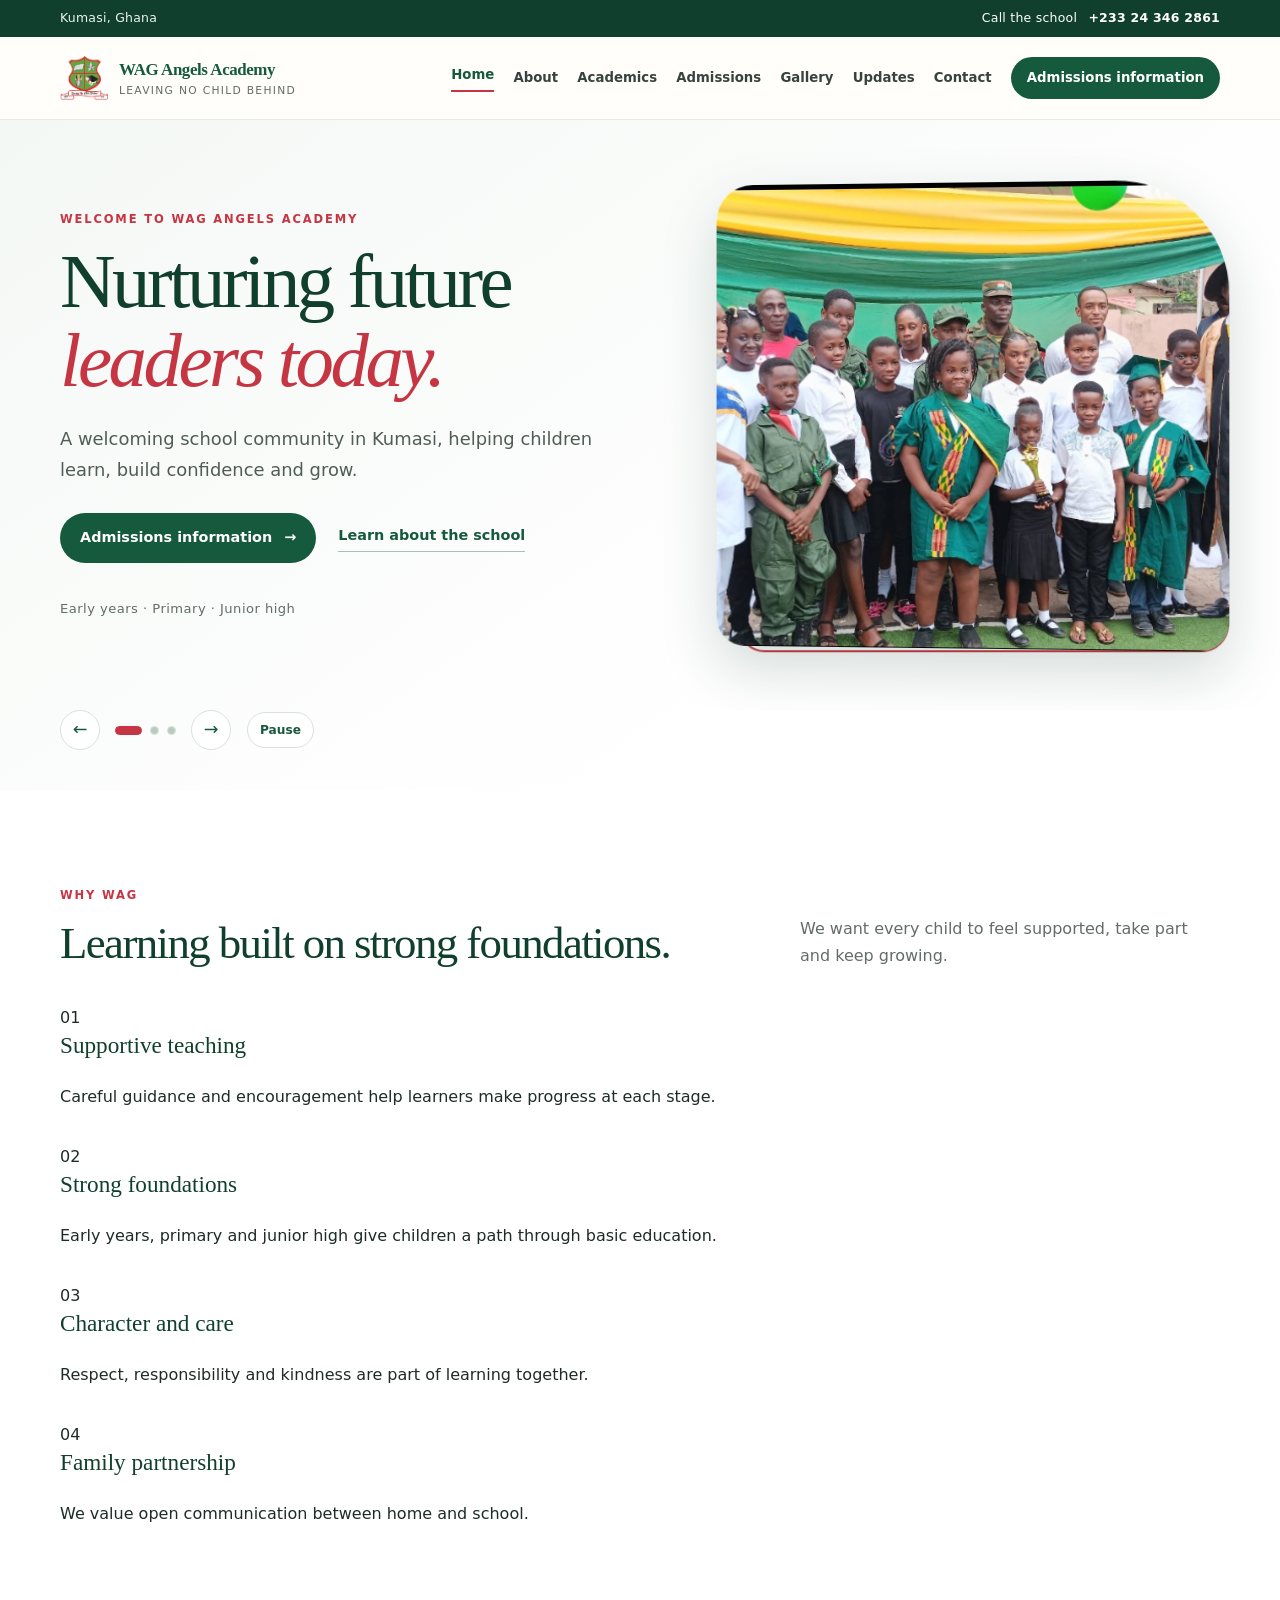
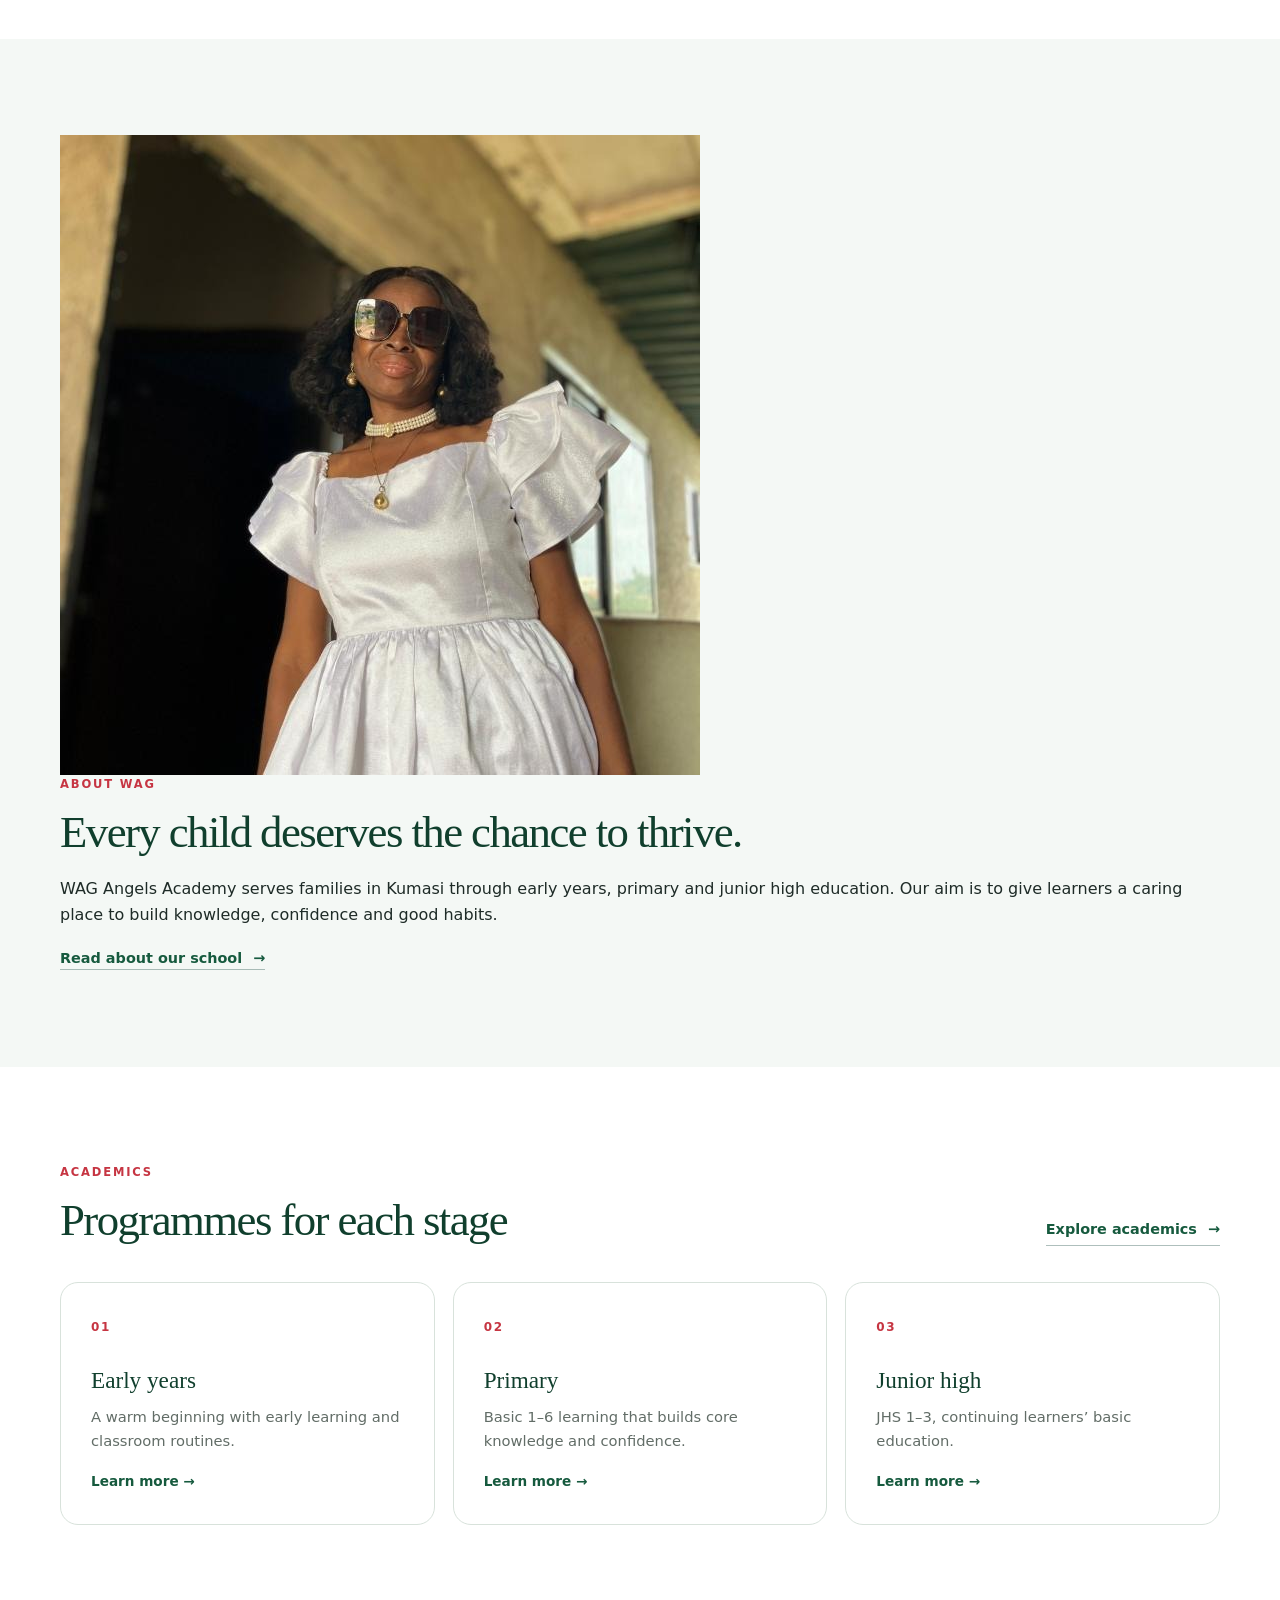
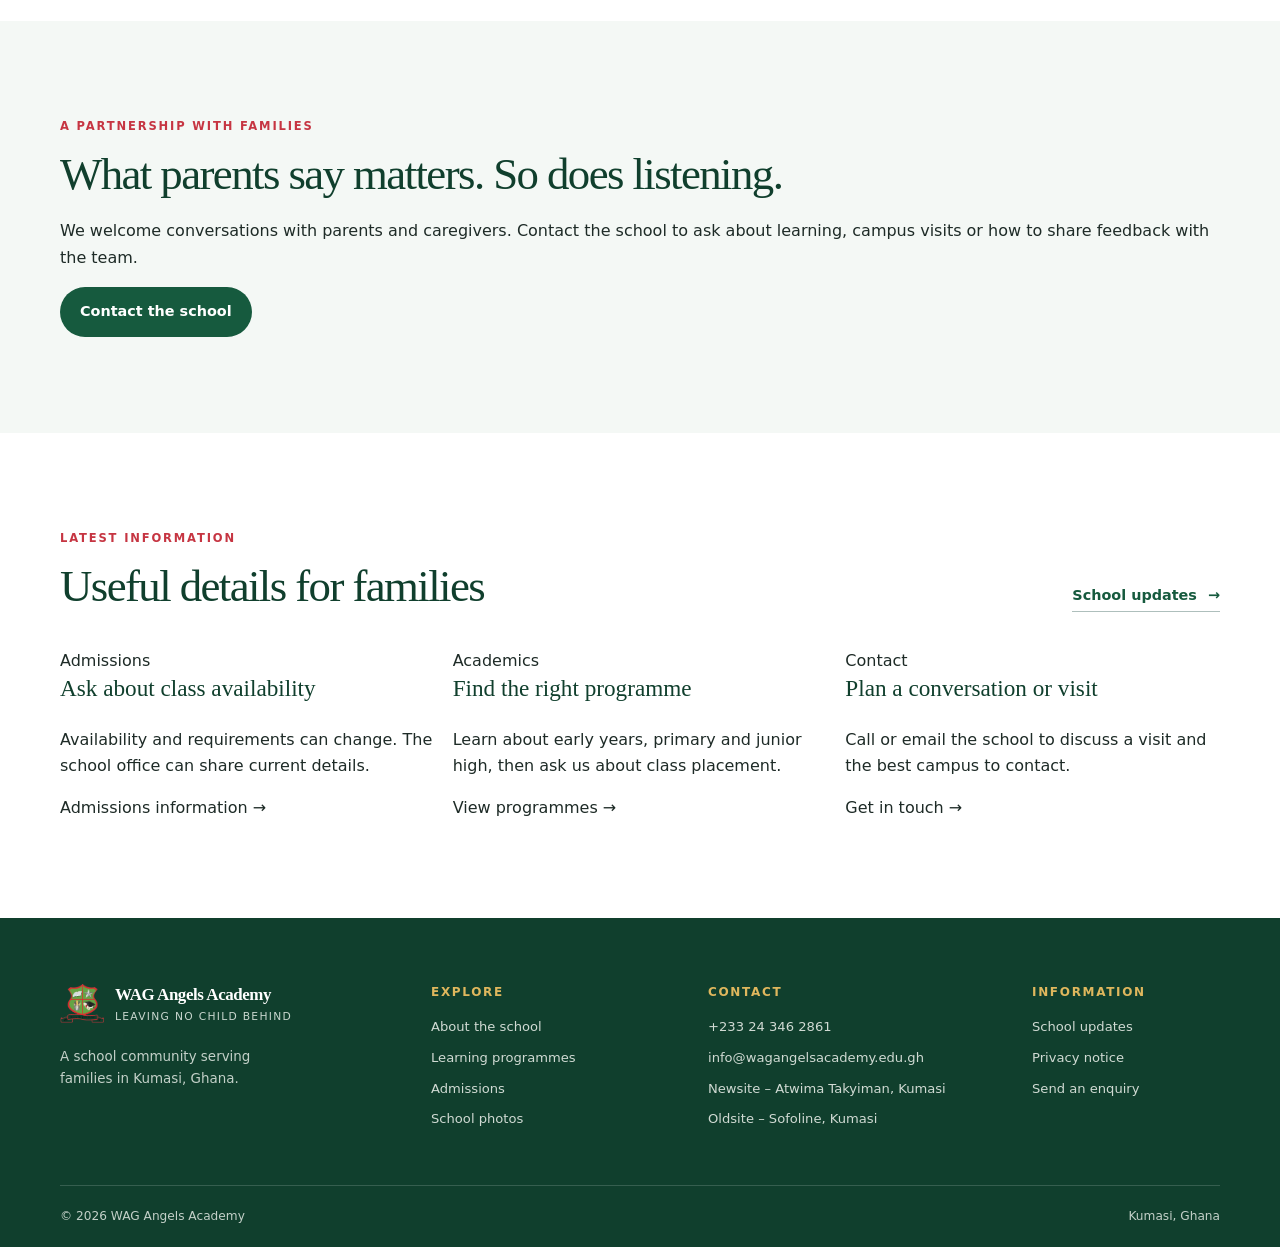
==== commit f4ddf866: "Align index.html sections with WAG site wireframe" ====
--- a/index.html
+++ b/index.html
@@ -29,17 +29,28 @@
   <main id="main">
     <section class="home-hero">
       <div class="wrap hero-grid">
-        <div class="hero-copy"><p class="eyebrow">Welcome to WAG Angels Academy</p><h1>A caring start.<br><em>A strong foundation.</em></h1><p class="lead">We work with families to help children learn, build confidence and grow into thoughtful members of their community.</p><div class="actions"><a class="button button-primary" href="admissions.html">Explore admissions <span aria-hidden="true">→</span></a><a class="text-link" href="academics.html">Discover our programmes</a></div><p class="hero-note">Early years · Primary · Junior high</p></div>
-        <figure class="hero-photo"><img src="assets/media/GRADUATION%20PIC.jpeg" alt="A school graduation gathering"><figcaption>Learning and growing together</figcaption></figure>
+        <div class="hero-copy"><p class="eyebrow">Welcome to WAG Angels Academy</p><h1>Nurturing future<br><em>leaders today.</em></h1><p class="lead">A welcoming school community in Kumasi, helping children learn, build confidence and grow.</p><div class="actions"><a class="button button-primary" href="admissions.html">Admissions information <span aria-hidden="true">→</span></a><a class="text-link" href="about.html">Learn about the school</a></div><p class="hero-note">Early years · Primary · Junior high</p></div>
+        <figure class="hero-photo"><img src="assets/media/GRADUATION%20PIC.jpeg" alt="A graduation gathering at WAG Angels Academy"><figcaption>Leaving No Child Behind</figcaption></figure>
       </div>
     </section>
-    <section class="intro-section section-pad"><div class="wrap intro-grid"><div><p class="eyebrow">A school in Kumasi</p><h2>Education shaped by care, curiosity and community.</h2></div><div><p>WAG Angels Academy serves families across two Kumasi locations. Our school includes early years, primary and junior high levels.</p><p>We believe a good school experience comes from clear communication between home and school, supportive teaching and a welcoming place to learn.</p><a class="text-link" href="about.html">Get to know the school <span aria-hidden="true">→</span></a></div></div></section>
-    <section class="section-pad soft-section"><div class="wrap"><div class="section-heading"><div><p class="eyebrow">Learning at WAG</p><h2>Programmes for each stage</h2></div><a class="text-link" href="academics.html">View academics <span aria-hidden="true">→</span></a></div><div class="cards three">
-      <article class="info-card"><span class="card-index">01</span><h3>Early years</h3><p>A welcoming beginning focused on early learning, routines and social development.</p><a href="academics.html#early-years">Learn about early years <span aria-hidden="true">→</span></a></article>
-      <article class="info-card"><span class="card-index">02</span><h3>Primary</h3><p>Primary education from Basic 1 through Basic 6, building core skills and confidence.</p><a href="academics.html#primary">Learn about primary <span aria-hidden="true">→</span></a></article>
-      <article class="info-card"><span class="card-index">03</span><h3>Junior high</h3><p>Junior high education for learners progressing through JHS 1 to JHS 3.</p><a href="academics.html#junior-high">Learn about junior high <span aria-hidden="true">→</span></a></article>
+    <section class="section-pad home-why"><div class="wrap"><div class="section-heading"><div><p class="eyebrow">Why WAG</p><h2>Learning built on strong foundations.</h2></div><p class="section-intro">We want every child to feel supported, take part and keep growing.</p></div><div class="cards four">
+      <article class="value-card"><span class="value-icon" aria-hidden="true">01</span><h3>Supportive teaching</h3><p>Careful guidance and encouragement help learners make progress at each stage.</p></article>
+      <article class="value-card"><span class="value-icon" aria-hidden="true">02</span><h3>Strong foundations</h3><p>Early years, primary and junior high give children a path through basic education.</p></article>
+      <article class="value-card"><span class="value-icon" aria-hidden="true">03</span><h3>Character and care</h3><p>Respect, responsibility and kindness are part of learning together.</p></article>
+      <article class="value-card"><span class="value-icon" aria-hidden="true">04</span><h3>Family partnership</h3><p>We value open communication between home and school.</p></article>
     </div></div></section>
-    <section class="section-pad"><div class="wrap campus-row"><div class="campus-photo"><img src="assets/media/exc.jpg" alt="A moment from school life" loading="lazy"></div><div><p class="eyebrow">Visit or get in touch</p><h2>Start with a conversation.</h2><p>Ask about class availability, current fees, school visits and the documents needed for enrolment. The office can give you the latest information.</p><div class="actions"><a class="button button-primary" href="contact.html">Contact the school</a><a class="text-link" href="admissions.html">How admissions work <span aria-hidden="true">→</span></a></div></div></div></section>
+    <section class="section-pad soft-section"><div class="wrap story-preview"><div class="story-photo"><img src="assets/media/HAED.jpeg" alt="A member of the WAG Angels Academy school leadership" loading="lazy"></div><div><p class="eyebrow">About WAG</p><h2>Every child deserves the chance to thrive.</h2><p>WAG Angels Academy serves families in Kumasi through early years, primary and junior high education. Our aim is to give learners a caring place to build knowledge, confidence and good habits.</p><a class="text-link" href="about.html">Read about our school <span aria-hidden="true">→</span></a></div></div></section>
+    <section class="section-pad"><div class="wrap"><div class="section-heading"><div><p class="eyebrow">Academics</p><h2>Programmes for each stage</h2></div><a class="text-link" href="academics.html">Explore academics <span aria-hidden="true">→</span></a></div><div class="cards three">
+      <article class="info-card program-card"><span class="card-index">01</span><h3>Early years</h3><p>A warm beginning with early learning and classroom routines.</p><a href="academics.html#early-years">Learn more <span aria-hidden="true">→</span></a></article>
+      <article class="info-card program-card"><span class="card-index">02</span><h3>Primary</h3><p>Basic 1–6 learning that builds core knowledge and confidence.</p><a href="academics.html#primary">Learn more <span aria-hidden="true">→</span></a></article>
+      <article class="info-card program-card"><span class="card-index">03</span><h3>Junior high</h3><p>JHS 1–3, continuing learners’ basic education.</p><a href="academics.html#junior-high">Learn more <span aria-hidden="true">→</span></a></article>
+    </div></div></section>
+    <section class="section-pad soft-section"><div class="wrap family-note"><p class="eyebrow">A partnership with families</p><h2>What parents say matters. So does listening.</h2><p>We welcome conversations with parents and caregivers. Contact the school to ask about learning, campus visits or how to share feedback with the team.</p><a class="button button-primary" href="contact.html">Contact the school</a></div></section>
+    <section class="section-pad"><div class="wrap"><div class="section-heading"><div><p class="eyebrow">Latest information</p><h2>Useful details for families</h2></div><a class="text-link" href="news.html">School updates <span aria-hidden="true">→</span></a></div><div class="cards three">
+      <article class="notice-card"><span class="notice-label">Admissions</span><h3>Ask about class availability</h3><p>Availability and requirements can change. The school office can share current details.</p><a href="admissions.html">Admissions information <span aria-hidden="true">→</span></a></article>
+      <article class="notice-card"><span class="notice-label">Academics</span><h3>Find the right programme</h3><p>Learn about early years, primary and junior high, then ask us about class placement.</p><a href="academics.html">View programmes <span aria-hidden="true">→</span></a></article>
+      <article class="notice-card"><span class="notice-label">Contact</span><h3>Plan a conversation or visit</h3><p>Call or email the school to discuss a visit and the best campus to contact.</p><a href="contact.html">Get in touch <span aria-hidden="true">→</span></a></article>
+    </div></div></section>
   </main>
   <footer class="site-footer">
     <div class="wrap footer-grid">
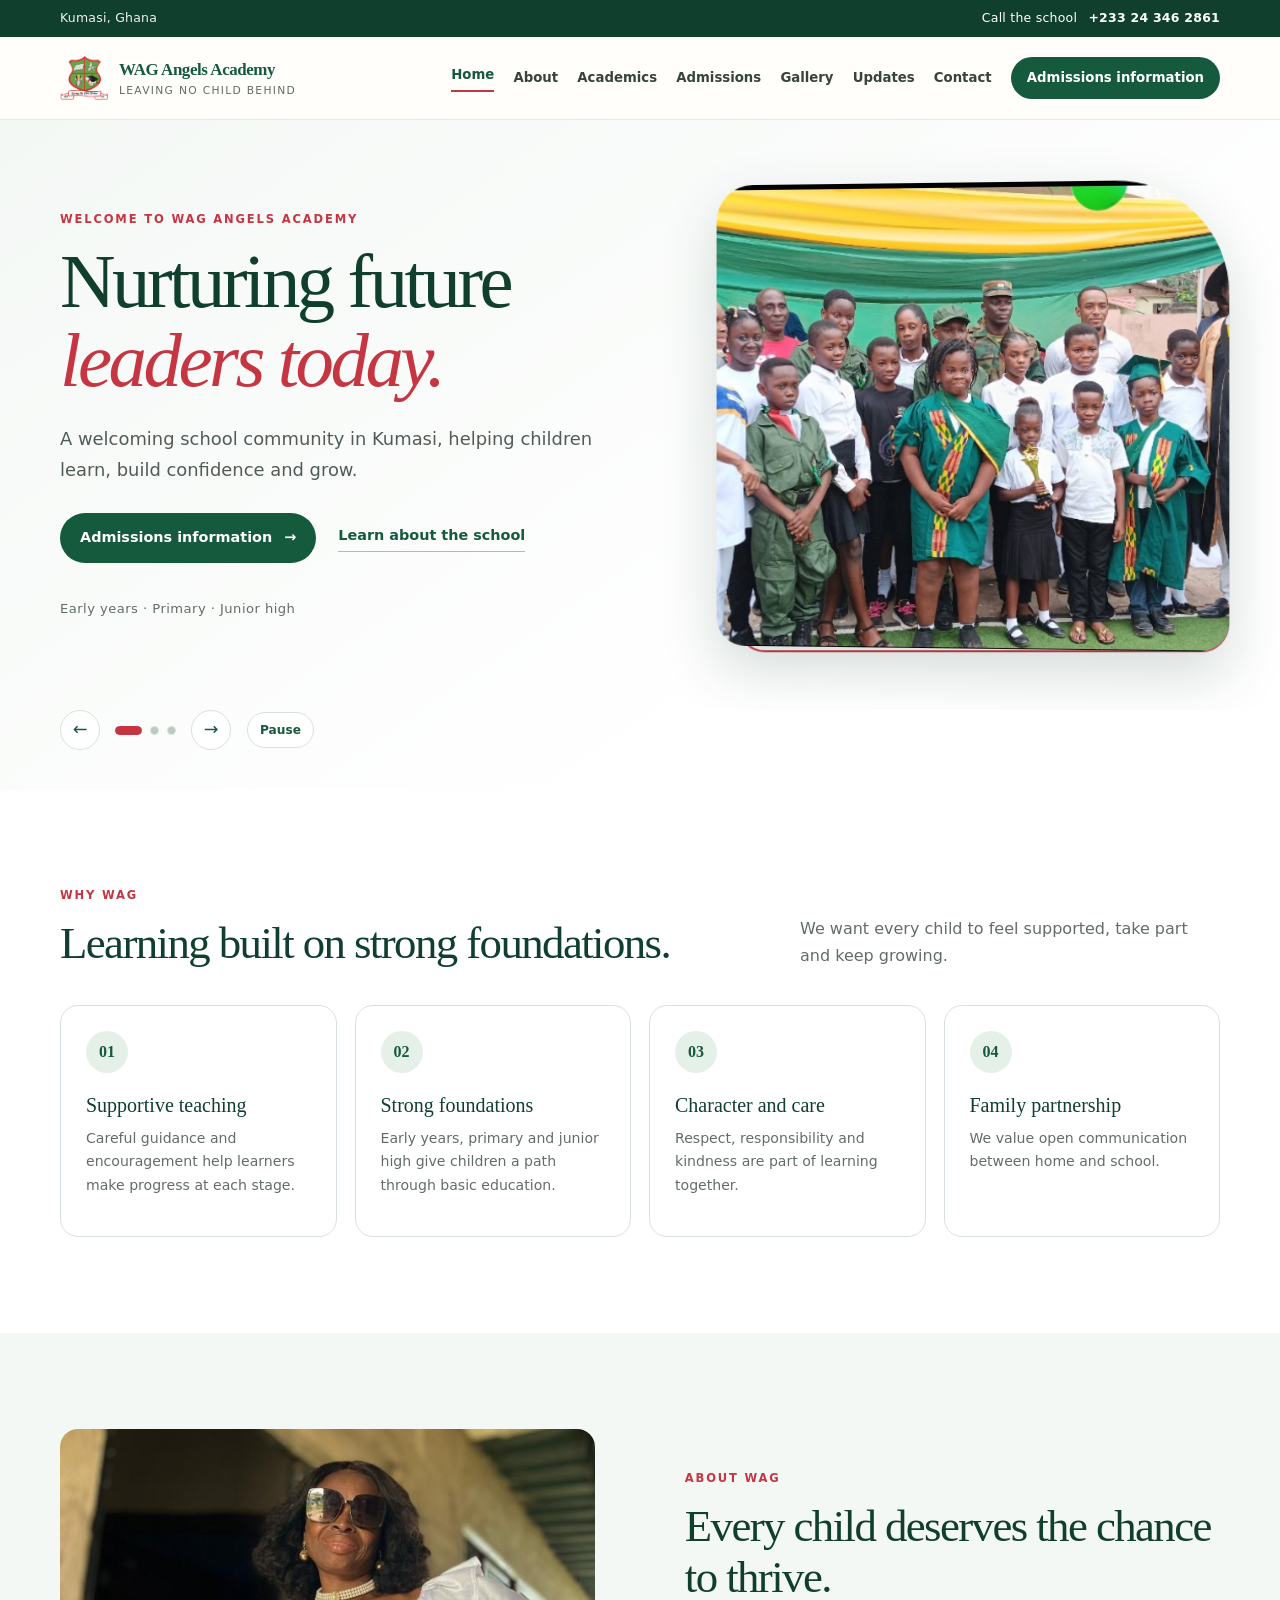
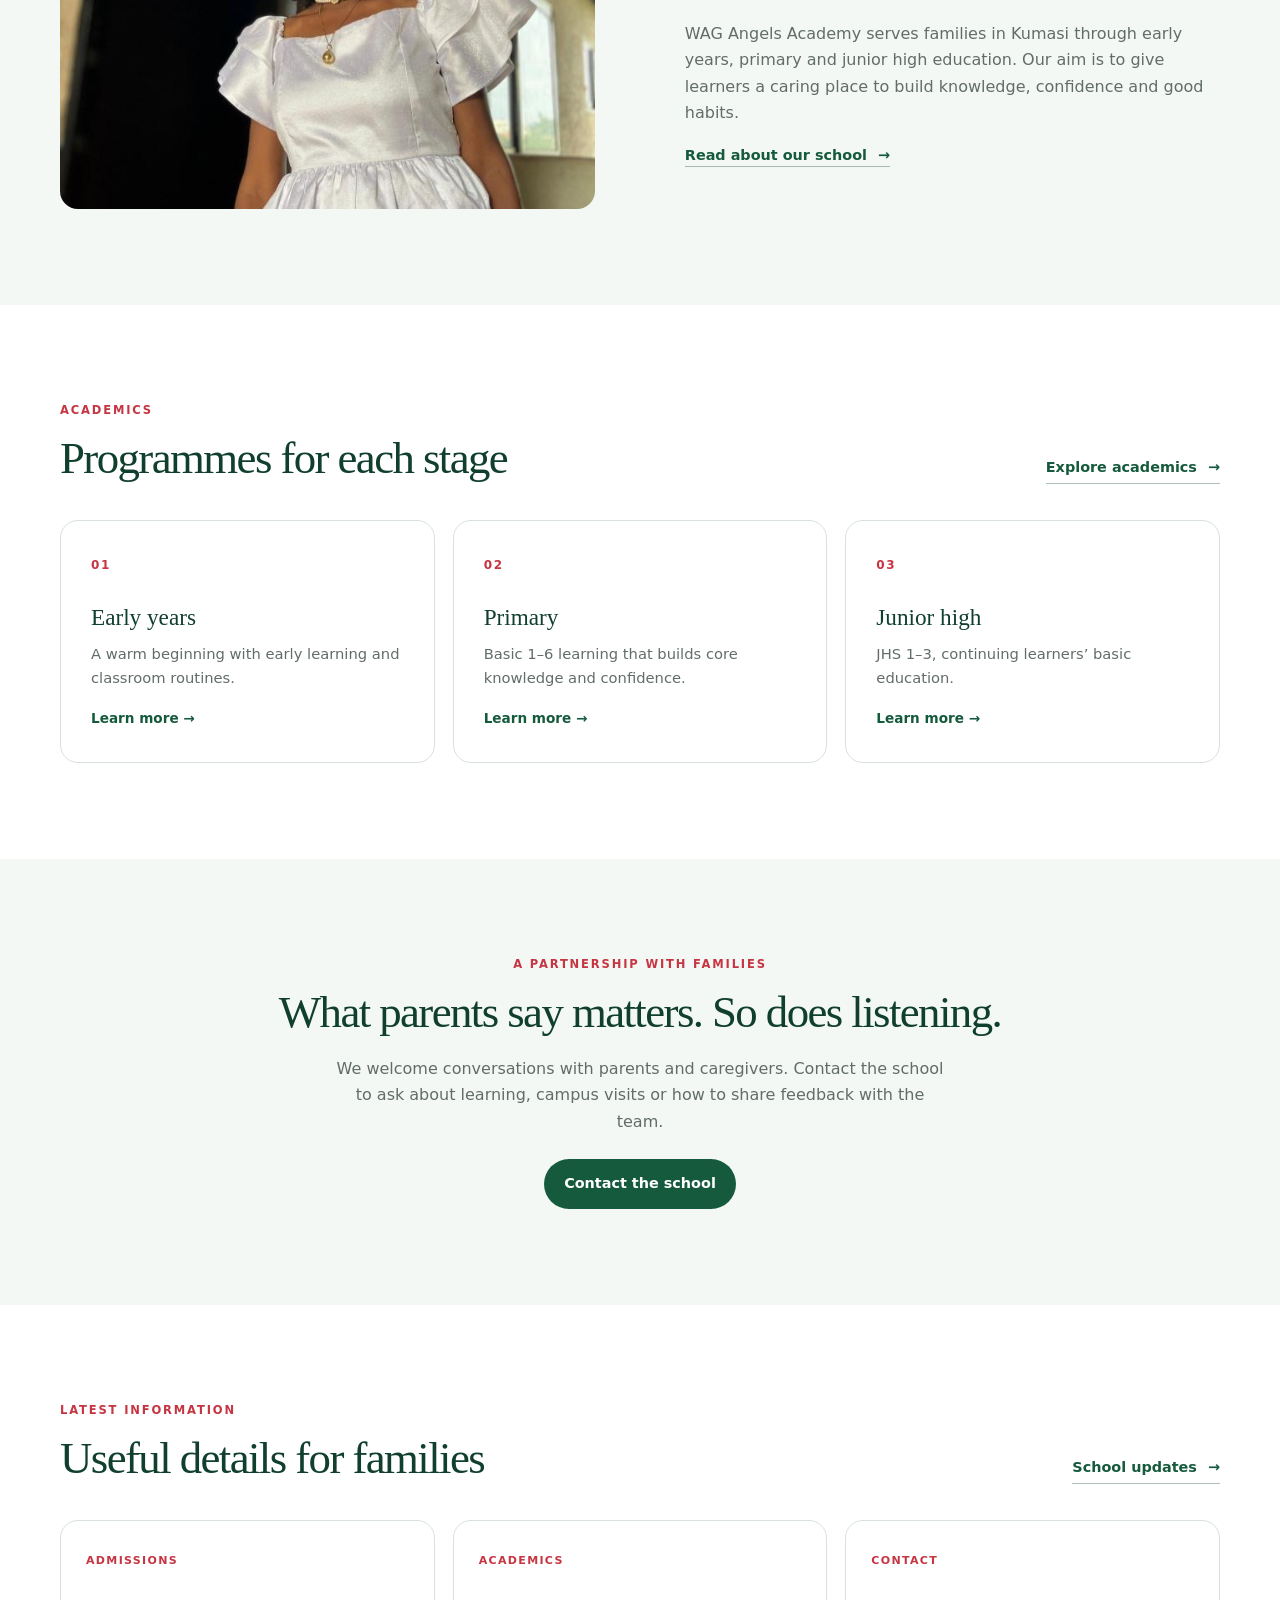
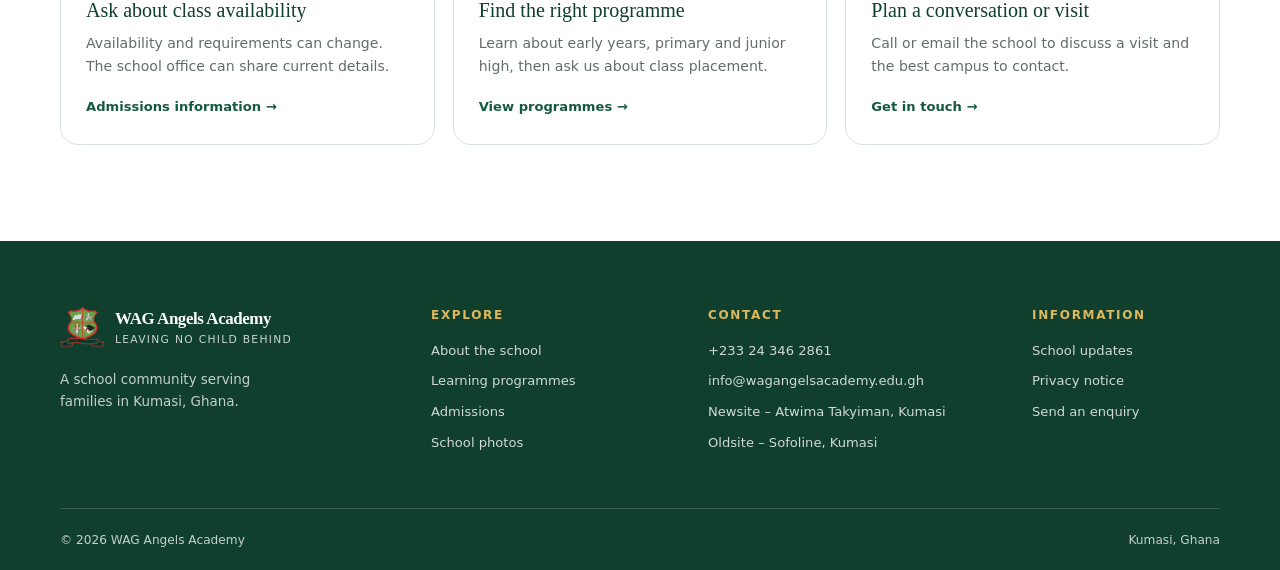
==== commit ad346f3a: "Fix home programme links to tab panels" ====
--- a/index.html
+++ b/index.html
@@ -41,9 +41,9 @@
     </div></div></section>
     <section class="section-pad soft-section"><div class="wrap story-preview"><div class="story-photo"><img src="assets/media/HAED.jpeg" alt="A member of the WAG Angels Academy school leadership" loading="lazy"></div><div><p class="eyebrow">About WAG</p><h2>Every child deserves the chance to thrive.</h2><p>WAG Angels Academy serves families in Kumasi through early years, primary and junior high education. Our aim is to give learners a caring place to build knowledge, confidence and good habits.</p><a class="text-link" href="about.html">Read about our school <span aria-hidden="true">→</span></a></div></div></section>
     <section class="section-pad"><div class="wrap"><div class="section-heading"><div><p class="eyebrow">Academics</p><h2>Programmes for each stage</h2></div><a class="text-link" href="academics.html">Explore academics <span aria-hidden="true">→</span></a></div><div class="cards three">
-      <article class="info-card program-card"><span class="card-index">01</span><h3>Early years</h3><p>A warm beginning with early learning and classroom routines.</p><a href="academics.html#early-years">Learn more <span aria-hidden="true">→</span></a></article>
-      <article class="info-card program-card"><span class="card-index">02</span><h3>Primary</h3><p>Basic 1–6 learning that builds core knowledge and confidence.</p><a href="academics.html#primary">Learn more <span aria-hidden="true">→</span></a></article>
-      <article class="info-card program-card"><span class="card-index">03</span><h3>Junior high</h3><p>JHS 1–3, continuing learners’ basic education.</p><a href="academics.html#junior-high">Learn more <span aria-hidden="true">→</span></a></article>
+      <article class="info-card program-card"><span class="card-index">01</span><h3>Early years</h3><p>A warm beginning with early learning and classroom routines.</p><a href="academics.html#panel-early-years">Learn more <span aria-hidden="true">→</span></a></article>
+      <article class="info-card program-card"><span class="card-index">02</span><h3>Primary</h3><p>Basic 1–6 learning that builds core knowledge and confidence.</p><a href="academics.html#panel-primary">Learn more <span aria-hidden="true">→</span></a></article>
+      <article class="info-card program-card"><span class="card-index">03</span><h3>Junior high</h3><p>JHS 1–3, continuing learners’ basic education.</p><a href="academics.html#panel-junior-high">Learn more <span aria-hidden="true">→</span></a></article>
     </div></div></section>
     <section class="section-pad soft-section"><div class="wrap family-note"><p class="eyebrow">A partnership with families</p><h2>What parents say matters. So does listening.</h2><p>We welcome conversations with parents and caregivers. Contact the school to ask about learning, campus visits or how to share feedback with the team.</p><a class="button button-primary" href="contact.html">Contact the school</a></div></section>
     <section class="section-pad"><div class="wrap"><div class="section-heading"><div><p class="eyebrow">Latest information</p><h2>Useful details for families</h2></div><a class="text-link" href="news.html">School updates <span aria-hidden="true">→</span></a></div><div class="cards three">
--- a/assets/styles.css
+++ b/assets/styles.css
@@ -49,3 +49,34 @@
 @media(max-width:800px){.slide-layout{grid-template-columns:1fr;gap:30px;min-height:auto;padding-block:48px}.slide-layout .slide-copy{order:0}.slide-art{order:1;max-width:620px;width:100%}.hero-slide .hero-grid{min-height:auto;padding-block:48px}.hero-slide .hero-photo img,.slide-art img{height:min(72vw,390px)}.carousel-controls{padding-bottom:18px}.hero-photo img,.slide-art img{transform:translateZ(12px) rotateY(-1deg)}}
 @media(max-width:520px){.hero-slide .hero-grid{width:calc(100% - 30px)}.slide-layout{width:calc(100% - 30px);padding-block:38px;gap:24px}.slide-copy h1,.slide-copy h2{font-size:clamp(2.55rem,12vw,3.35rem)}.carousel-controls{width:calc(100% - 30px)}.hero-photo img,.slide-art img{height:72vw;max-height:340px;border-radius:26px 82px 20px 20px}.hero-photo:before,.slide-art:before{border-radius:26px 82px 20px 20px}}
 @media(prefers-reduced-motion:reduce){.hero-slide,.hero-photo img,.slide-art img,.carousel-arrow,.carousel-pause{transition:none!important;transform:none!important}.hero-carousel{perspective:none}}
+
+/* Wireframe-led page sections */
+.cards.four{grid-template-columns:repeat(4,1fr)}
+.value-card,.notice-card,.activity-card{background:#fff;border:1px solid var(--line);border-radius:var(--radius);padding:25px}
+.value-icon{display:grid;place-items:center;width:42px;height:42px;border-radius:50%;background:var(--leaf);color:var(--forest);font-family:Georgia,serif;font-weight:700}
+.value-card h3,.notice-card h3,.activity-card h3{margin:20px 0 9px;font-size:1.25rem}
+.value-card p,.notice-card p{font-size:.88rem;color:var(--muted);margin-bottom:14px}
+.notice-label{display:inline-block;color:var(--clay);font-size:.69rem;font-weight:750;letter-spacing:.12em;text-transform:uppercase;margin-bottom:8px}
+.notice-card>a{font-size:.82rem;font-weight:700;color:var(--forest)}
+.story-preview,.head-message,.team-panel,.approach-grid{display:grid;grid-template-columns:1fr 1fr;gap:clamp(38px,7vw,92px);align-items:center}
+.story-photo img,.head-photo img,.team-photo img{width:100%;height:380px;object-fit:cover;border-radius:var(--radius)}
+.story-preview>div+div p:not(.eyebrow),.head-message>div+div p:not(.eyebrow),.team-panel>div:first-child p:not(.eyebrow),.approach-grid>div p:not(.eyebrow){color:var(--muted)}
+.family-note{max-width:760px;text-align:center}.family-note h2{margin-inline:auto}.family-note p:not(.eyebrow){max-width:620px;margin:0 auto 24px;color:var(--muted)}
+.timeline{list-style:none;padding:0;margin:0 auto;max-width:850px;position:relative}.timeline:before{content:"";position:absolute;left:22px;top:18px;bottom:24px;width:2px;background:var(--line)}
+.timeline li{position:relative;display:grid;grid-template-columns:46px 1fr;gap:22px;padding:0 0 28px}.timeline-marker{position:relative;z-index:1;width:44px;height:44px;border-radius:50%;background:var(--forest);border:4px solid white;color:white;display:grid;place-items:center;font-size:.7rem;font-weight:750}.timeline h3{margin:4px 0 6px;font-size:1.22rem}.timeline p{color:var(--muted);margin:0}
+.team-photo{position:relative}.team-photo span{position:absolute;left:14px;bottom:14px;background:var(--forest-deep);color:#fff;padding:8px 12px;border-radius:5px 12px;font-size:.75rem}
+.program-tabs{border:1px solid var(--line);border-radius:var(--radius);overflow:hidden;background:#fff}.tab-list{display:flex;background:#f4f8f5;border-bottom:1px solid var(--line)}.tab-button{flex:1;border:0;border-bottom:3px solid transparent;background:transparent;color:var(--muted);padding:16px 12px;font-weight:700;cursor:pointer}.tab-button:hover{color:var(--forest)}.tab-button.is-active{color:var(--forest);border-bottom-color:var(--clay);background:#fff}.tab-panel{display:grid;grid-template-columns:1fr .82fr;gap:40px;align-items:center;padding:clamp(24px,5vw,52px)}.tab-panel[hidden]{display:none}.tab-panel h3{font-size:2rem;margin:0 0 10px}.tab-panel p:not(.eyebrow){color:var(--muted);max-width:560px}.tab-panel img{width:100%;height:270px;object-fit:cover;border-radius:14px}.tab-panel .text-link{display:inline-block;margin-top:12px}
+.subject-grid{display:grid;grid-template-columns:repeat(3,1fr);gap:14px}.subject-card{border:1px solid var(--line);border-radius:14px;min-height:116px;padding:20px;display:flex;flex-direction:column;justify-content:space-between}.subject-card span,.activity-card span{color:var(--clay);font-size:.72rem;font-weight:750;letter-spacing:.12em}.subject-card h3{font-size:1rem;margin:15px 0 0}.approach-grid{align-items:center}.approach-list{list-style:none;padding:0;margin:0;display:grid;grid-template-columns:1fr 1fr;gap:10px}.approach-list li{padding:16px 18px;background:#fff;border:1px solid var(--line);border-left:3px solid var(--forest);border-radius:8px;font-weight:620;font-size:.88rem}.activity-card{min-height:155px;display:flex;flex-direction:column;justify-content:space-between}.activity-card h3{margin-bottom:0}
+.admission-grid{display:grid;grid-template-columns:1.1fr .9fr;gap:64px;align-items:start}.admission-grid>div>p:not(.eyebrow){color:var(--muted)}.requirements{margin-top:26px;border-top:1px solid var(--line);padding-top:22px}.requirements h3{font-size:1.1rem}.requirements ul{padding-left:20px;color:var(--muted)}.requirements li{margin:8px 0}.admission-card{position:sticky;top:110px}.admission-card h3{margin:10px 0}.admission-card p{color:var(--muted)}.admission-card .button,.admission-card .text-link{display:flex;width:max-content;margin-top:14px}.admission-steps{max-width:100%}.admission-steps li{grid-template-columns:58px 1fr}.admission-cta{display:flex;align-items:center;justify-content:space-between;gap:28px}.admission-cta h2{margin:0}
+.gallery-toolbar{display:flex;align-items:center;justify-content:space-between;gap:22px;margin-bottom:28px}.gallery-toolbar>p{font-weight:700;color:var(--forest);margin:0}.gallery-filters{display:flex;gap:8px;flex-wrap:wrap}.gallery-filter{border:1px solid var(--line);background:white;color:var(--ink);padding:8px 15px;border-radius:999px;cursor:pointer;font-size:.8rem;font-weight:650}.gallery-filter.is-active,.gallery-filter:hover{background:var(--forest);border-color:var(--forest);color:#fff}.gallery-item[hidden]{display:none}.gallery-item{transition:transform .3s ease}.gallery-item:hover{transform:translateY(-4px)}.gallery-caption{margin:22px 0 0;color:var(--muted);font-size:.83rem}
+.news-feature{display:grid;grid-template-columns:1fr .8fr;gap:44px;align-items:center;background:var(--cream);border-radius:var(--radius);padding:clamp(25px,5vw,52px)}.news-feature h2{font-size:clamp(2rem,3.5vw,3rem)}.news-feature p:not(.eyebrow){color:var(--muted)}.news-feature img{width:100%;height:310px;object-fit:cover;border-radius:14px}.newsletter-block{display:grid;grid-template-columns:1fr 1fr;gap:44px;align-items:center;padding:clamp(25px,5vw,48px);border-radius:var(--radius);background:#e7f1ea;border:1px solid #cbdccf}.newsletter-block h2{font-size:2rem}.newsletter-block p:not(.eyebrow){color:var(--muted)}.newsletter-form label{display:block;font-weight:700;font-size:.83rem;margin-bottom:8px}.newsletter-row{display:flex;gap:9px}.newsletter-row input{min-width:0;flex:1;border:1px solid #b9cbbf;border-radius:999px;padding:12px 16px;background:#fff}.newsletter-form .form-feedback{min-height:1.3em;margin:8px 0 0;font-size:.8rem}.newsletter-row button{white-space:nowrap}
+.contact-info-card{background:#fff;border:1px solid var(--line);border-radius:var(--radius);padding:25px}.contact-info-card h2{font-size:1.8rem}.contact-info-card .contact-line{padding:12px 0}.contact-details{display:grid;gap:18px}.map-card{background:#fff;border:1px solid var(--line);border-radius:var(--radius);overflow:hidden}.map-card>div:first-child{padding:22px}.map-card h3{margin:0 0 4px}.map-card p:not(.eyebrow){color:var(--muted);margin-bottom:10px}.map-visual{height:185px;position:relative;overflow:hidden;background-color:#eef4ee;background-image:linear-gradient(28deg,transparent 46%,#fff 47%,#fff 51%,transparent 52%),linear-gradient(112deg,transparent 36%,#d8e5da 37%,#d8e5da 40%,transparent 41%),linear-gradient(165deg,transparent 64%,#fff 65%,#fff 69%,transparent 70%);background-size:180px 130px,230px 190px,210px 160px}.map-road{position:absolute;background:#fff;box-shadow:0 0 0 1px #d7e3d9;transform-origin:left}.road-a{height:7px;width:125%;left:-8%;top:38%;transform:rotate(-12deg)}.road-b{height:6px;width:110%;left:11%;top:70%;transform:rotate(20deg)}.map-pin{position:absolute;left:55%;top:38%;background:var(--clay);color:#fff;font-weight:750;font-size:.64rem;padding:8px 10px;border-radius:14px 14px 14px 2px;transform:rotate(-45deg);box-shadow:0 7px 14px #1232}.map-label{position:absolute;right:12px;bottom:10px;background:#fff;color:var(--forest);padding:5px 9px;border-radius:99px;font-size:.67rem;font-weight:750;letter-spacing:.12em}.social-card{padding:20px;border-radius:var(--radius);background:#f4f8f5}.social-card h3{font-size:1.15rem;margin:0 0 8px}.social-card a{font-size:.85rem;color:var(--forest);font-weight:700}
+@media(max-width:800px){.cards.four{grid-template-columns:repeat(2,1fr)}.story-preview,.head-message,.team-panel,.approach-grid,.admission-grid,.newsletter-block{grid-template-columns:1fr;gap:32px}.team-photo{max-width:620px}.tab-panel{grid-template-columns:1fr}.tab-panel img{height:min(64vw,320px)}.approach-list{grid-template-columns:1fr 1fr}.admission-card{position:static}.news-feature{grid-template-columns:1fr}.news-feature img{height:min(65vw,350px)}.admission-cta{align-items:flex-start;flex-direction:column}}
+@media(max-width:520px){.cards.four,.subject-grid,.approach-list{grid-template-columns:1fr}.gallery-toolbar{align-items:flex-start;flex-direction:column}.gallery-filters{width:100%}.newsletter-row{align-items:stretch;flex-direction:column}.newsletter-row input{min-height:48px}.tab-button{padding:12px 7px;font-size:.8rem}.head-photo img,.story-photo img,.team-photo img{height:280px}}
+
+/* Gallery grid follows the wireframe while using only available school photographs */
+.gallery-grid{grid-template-columns:repeat(3,minmax(0,1fr))}
+@media(max-width:800px){.gallery-grid{grid-template-columns:repeat(2,minmax(0,1fr))}}
+@media(max-width:520px){.gallery-grid{grid-template-columns:1fr}}
+.map-pin{width:36px;height:36px;display:grid;place-items:center;border-radius:50% 50% 50% 0;transform:rotate(-45deg);left:55%;top:38%;font-size:0}
+.map-pin>span{transform:rotate(45deg);font-size:.75rem;color:#fff;font-weight:800}
